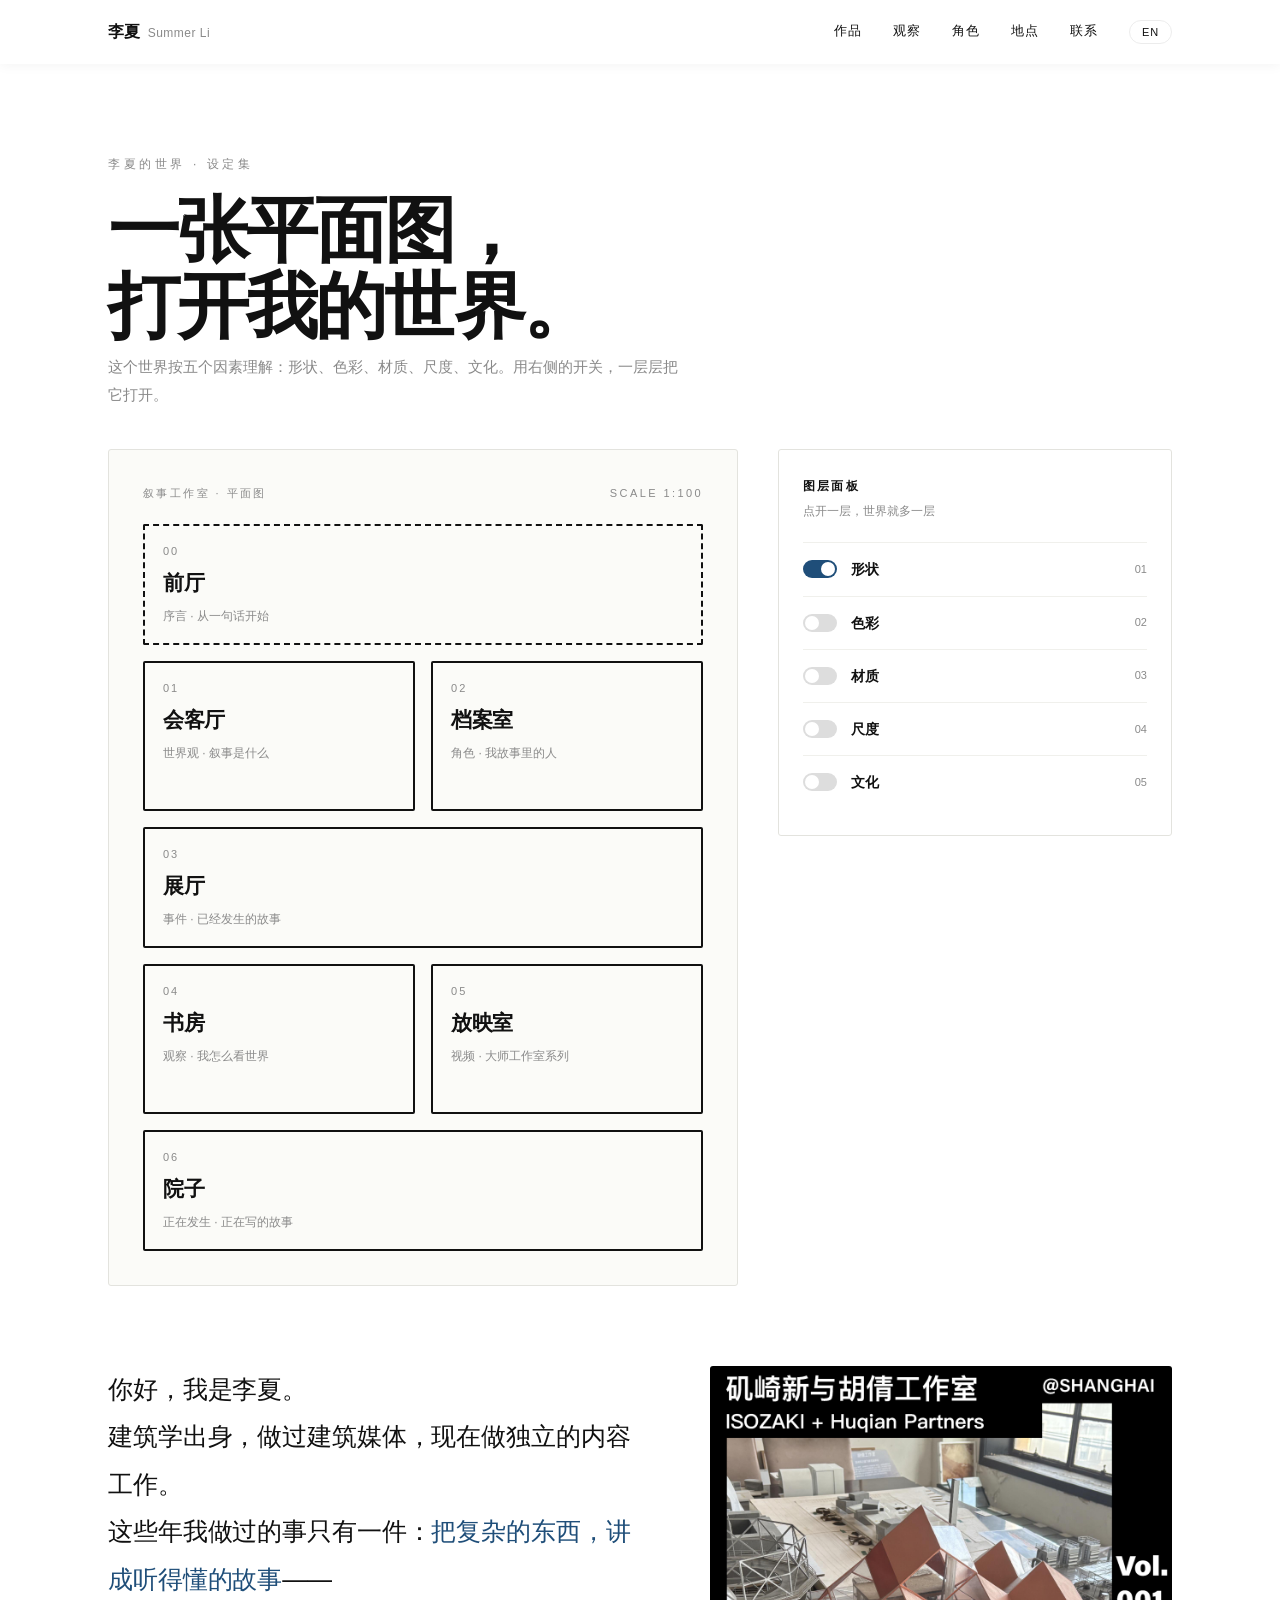
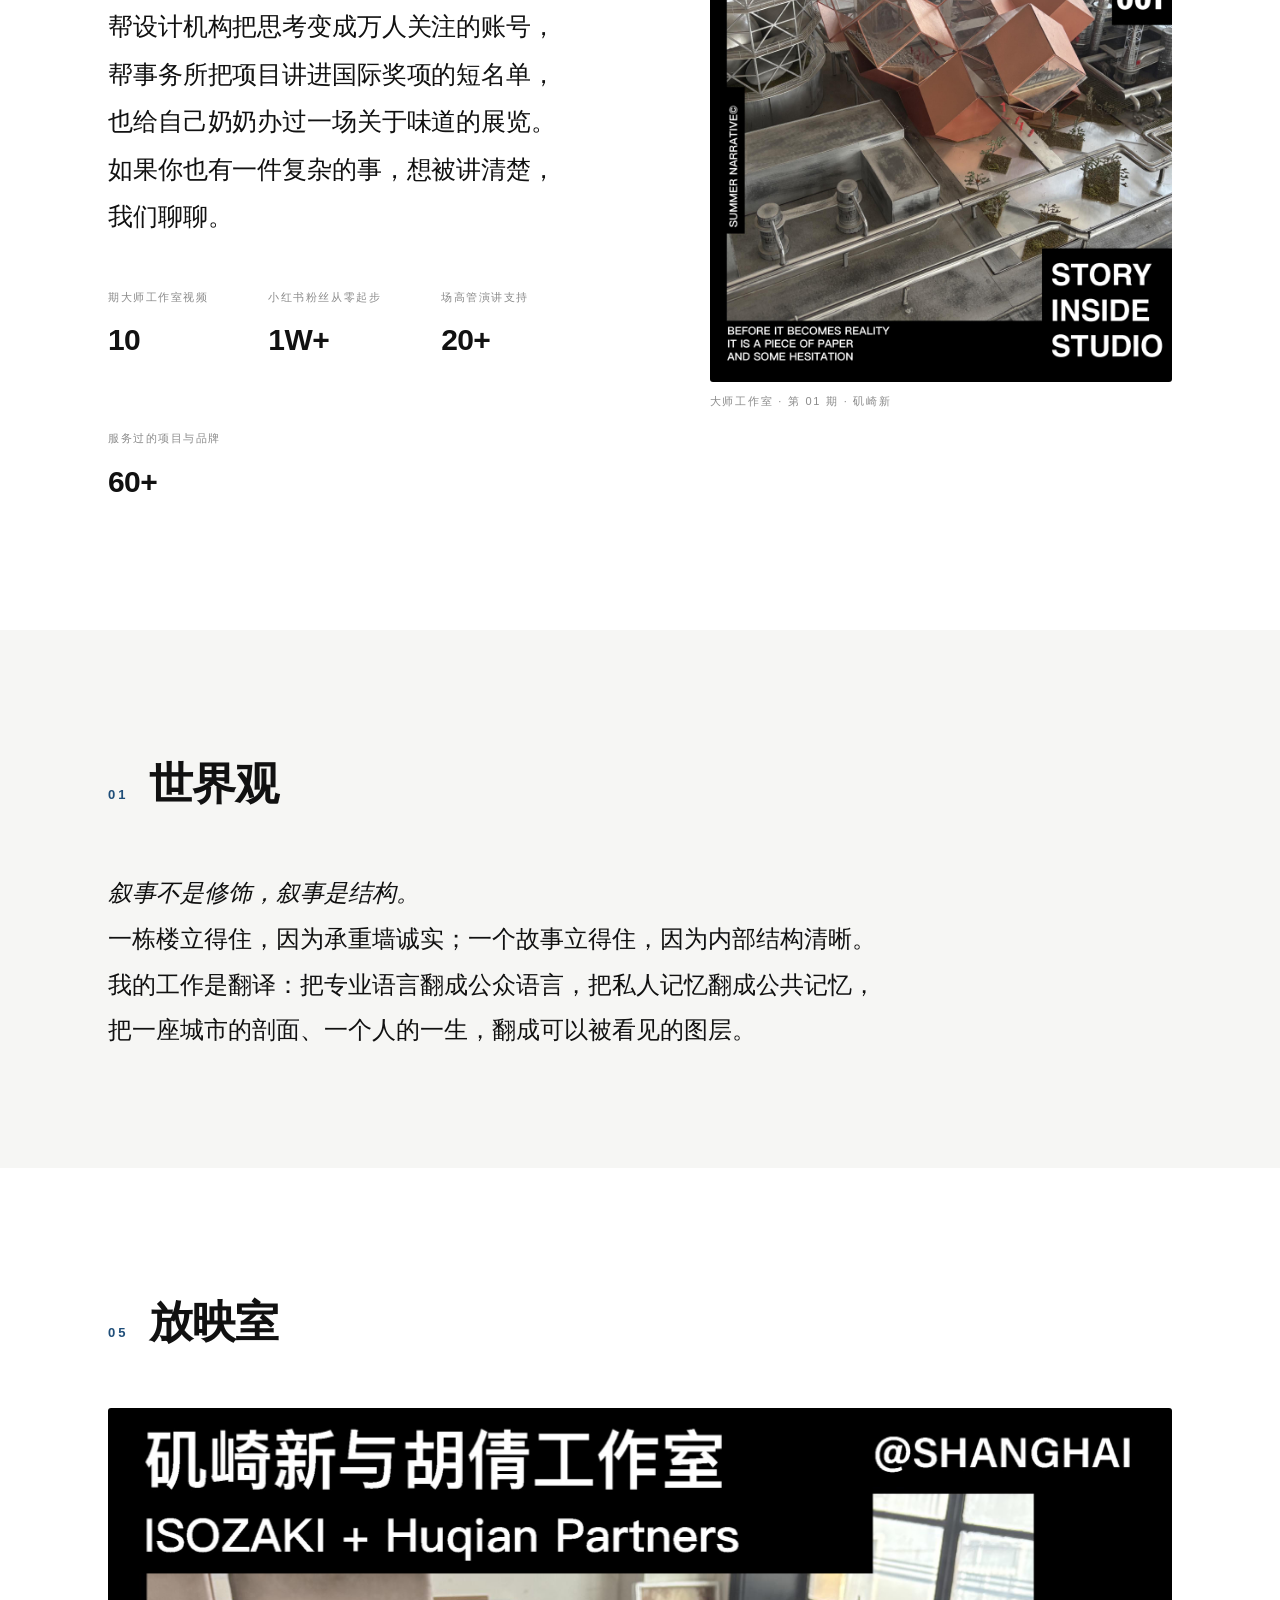
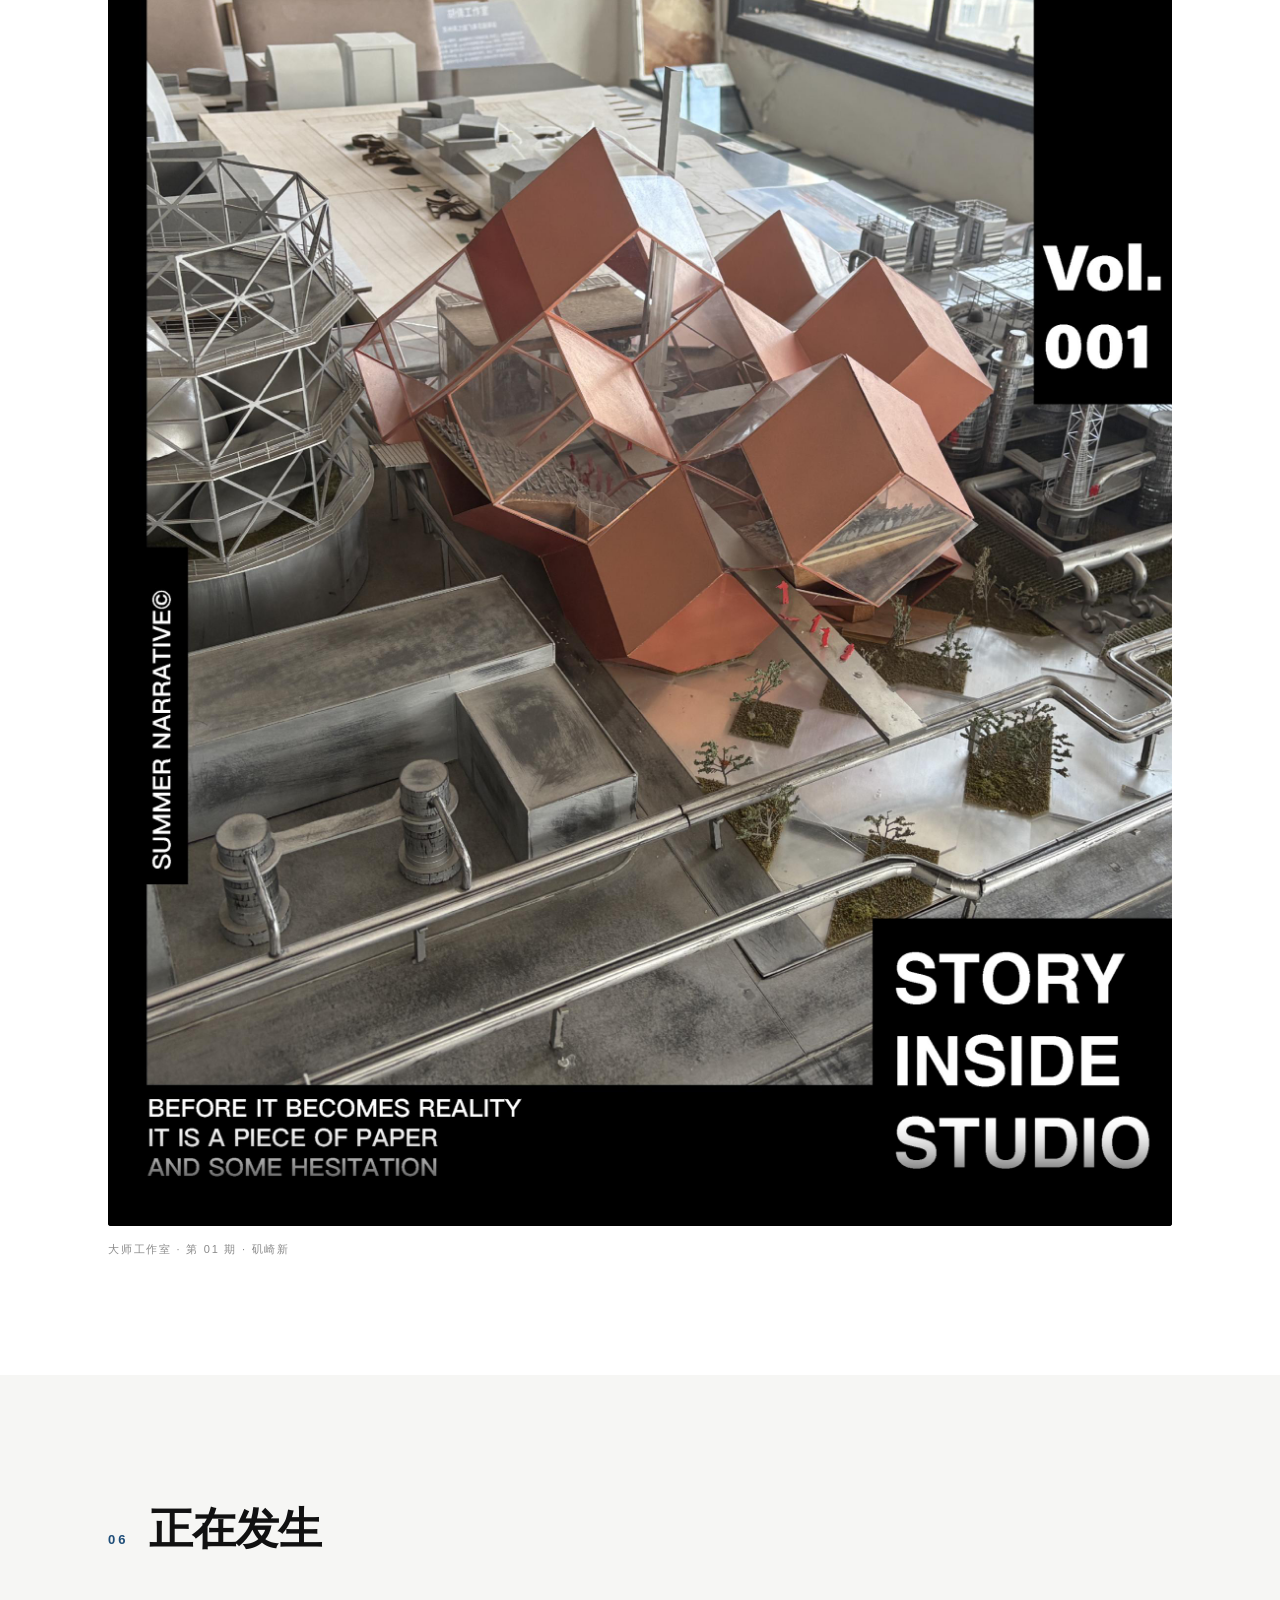
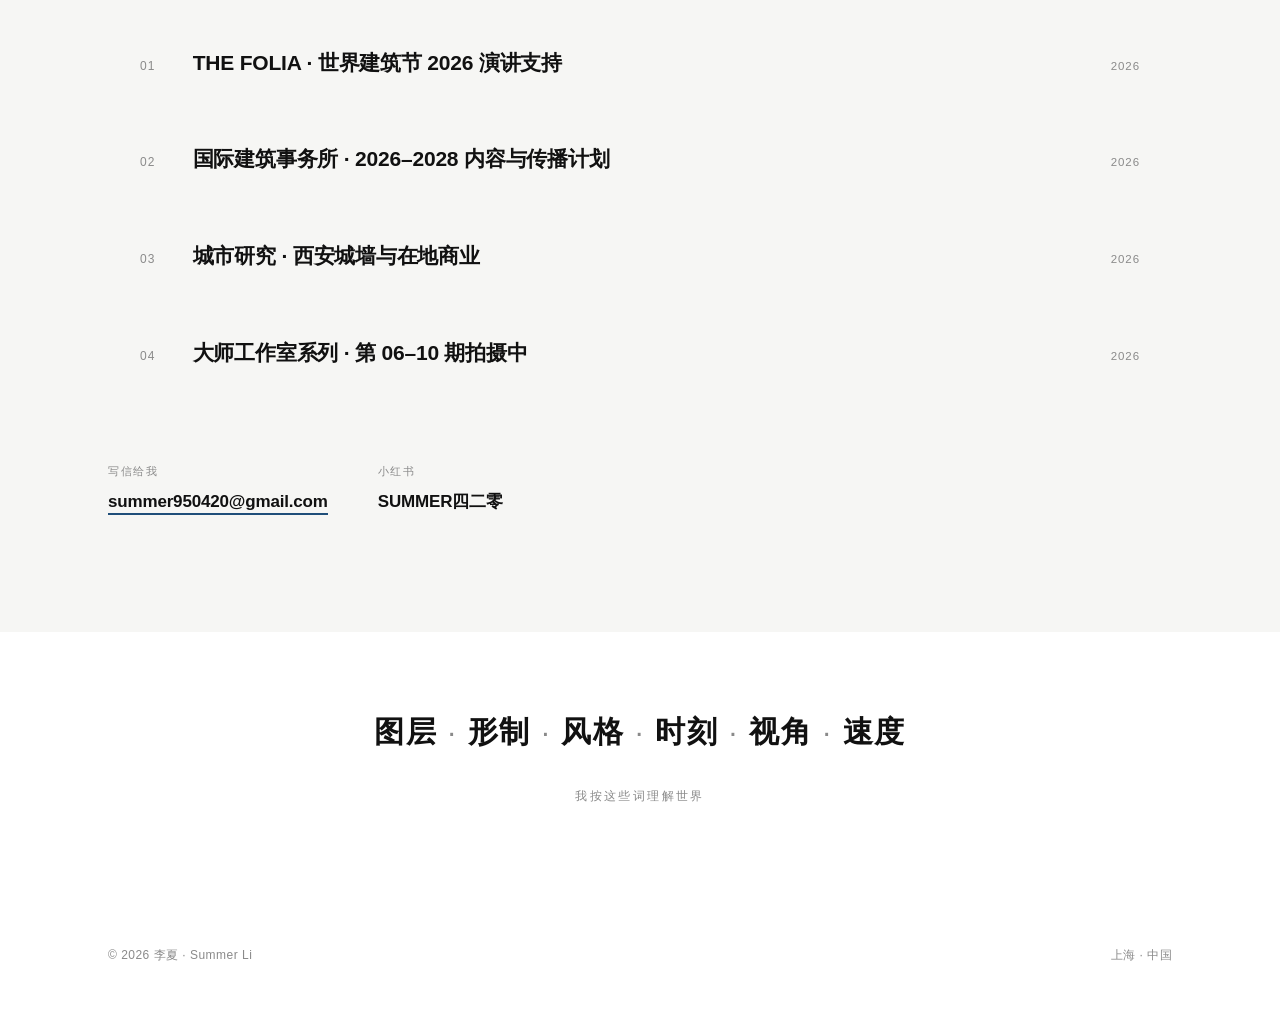
==== index.html @ 199f77d1 "世界设定集首页：平面图+五个图层+角色档案页" ====
<!DOCTYPE html>
<html lang="zh" data-lang="zh">
<head>
<meta charset="UTF-8">
<meta name="viewport" content="width=device-width, initial-scale=1.0">
<title>李夏 · Summer Li — 李夏的世界</title>
<link rel="stylesheet" href="css/style.css">
</head>
<body data-layers="shape">

<header class="site-head">
  <div class="inner">
    <a class="brand" href="index.html">李夏<span class="cn">Summer Li</span></a>
    <nav class="nav">
      <a href="works.html"><span class="zh">作品</span><span class="en">Work</span></a>
      <a href="writing.html"><span class="zh">观察</span><span class="en">Writing</span></a>
      <a href="roles.html"><span class="zh">角色</span><span class="en">Roles</span></a>
      <a href="places.html"><span class="zh">地点</span><span class="en">Places</span></a>
      <a href="mailto:summer950420@gmail.com"><span class="zh">联系</span><span class="en">Contact</span></a>
      <button class="lang-toggle" type="button">EN</button>
    </nav>
  </div>
</header>

<!-- 世界的平面图 -->
<section class="plan-world">
  <p class="kicker"><span class="zh">李夏的世界 · 设定集</span><span class="en">The World of Summer Li · Setting Book</span></p>
  <h1><span class="zh">一张平面图，<br>打开我的世界。</span><span class="en">A plan,<br>opening my world.</span></h1>
  <p class="sub">
    <span class="zh">这个世界按五个因素理解：形状、色彩、材质、尺度、文化。用右侧的开关，一层层把它打开。</span>
    <span class="en">This world is understood through five factors: shape, colour, material, scale, culture. Open them layer by layer.</span>
  </p>

  <div class="plan-layout">
    <!-- 平面图 -->
    <div class="plan">
      <p class="plan-title">
        <span><span class="zh">叙事工作室 · 平面图</span><span class="en">Narrative Studio · Plan</span></span>
        <span>SCALE 1:100</span>
      </p>
      <div class="plan-grid">
        <a class="room entrance double r1" href="#preface">
          <div>
            <p class="no">00</p>
            <p class="name"><span class="zh">前厅</span><span class="en">Foyer</span></p>
            <p class="desc"><span class="zh">序言 · 从一句话开始</span><span class="en">Preface — starts with one line</span></p>
          </div>
          <span class="go"><span class="zh">进入</span><span class="en">Enter</span></span>
          <span class="obj"><span class="zh">门开向世界</span><span class="en">the door opens</span></span>
        </a>

        <a class="room r2" href="#worldview">
          <div>
            <p class="no">01</p>
            <p class="name"><span class="zh">会客厅</span><span class="en">Sitting Room</span></p>
            <p class="desc"><span class="zh">世界观 · 叙事是什么</span><span class="en">Worldview — what narrative is</span></p>
          </div>
          <span class="go"><span class="zh">进入</span><span class="en">Enter</span></span>
          <span class="obj"><span class="zh">墙上有七句话</span><span class="en">seven lines on the wall</span></span>
        </a>

        <a class="room r3" href="roles.html">
          <div>
            <p class="no">02</p>
            <p class="name"><span class="zh">档案室</span><span class="en">Archive</span></p>
            <p class="desc"><span class="zh">角色 · 我故事里的人</span><span class="en">Roles — people in my stories</span></p>
          </div>
          <span class="go"><span class="zh">进入</span><span class="en">Enter</span></span>
          <span class="obj"><span class="zh">菜谱 · 名片 · 采访稿</span><span class="en">recipes · cards · transcripts</span></span>
        </a>

        <a class="room double r4" href="works.html">
          <div>
            <p class="no">03</p>
            <p class="name"><span class="zh">展厅</span><span class="en">Gallery</span></p>
            <p class="desc"><span class="zh">事件 · 已经发生的故事</span><span class="en">Events — stories that happened</span></p>
          </div>
          <span class="go"><span class="zh">进入</span><span class="en">Enter</span></span>
          <span class="obj"><span class="zh">墙上挂着作品</span><span class="en">works on the wall</span></span>
        </a>

        <a class="room r5" href="writing.html">
          <div>
            <p class="no">04</p>
            <p class="name"><span class="zh">书房</span><span class="en">Study</span></p>
            <p class="desc"><span class="zh">观察 · 我怎么看世界</span><span class="en">Observation — how I read the world</span></p>
          </div>
          <span class="go"><span class="zh">进入</span><span class="en">Enter</span></span>
          <span class="obj"><span class="zh">《引力场2》 · 演讲稿</span><span class="en">books · speeches</span></span>
        </a>

        <a class="room r6" href="works.html">
          <div>
            <p class="no">05</p>
            <p class="name"><span class="zh">放映室</span><span class="en">Projection Room</span></p>
            <p class="desc"><span class="zh">视频 · 大师工作室系列</span><span class="en">Video — Studio Visits</span></p>
          </div>
          <span class="go"><span class="zh">进入</span><span class="en">Enter</span></span>
          <span class="obj"><span class="zh">十段胶片</span><span class="en">ten reels</span></span>
        </a>

        <a class="room double r7" href="#now">
          <div>
            <p class="no">06</p>
            <p class="name"><span class="zh">院子</span><span class="en">Courtyard</span></p>
            <p class="desc"><span class="zh">正在发生 · 正在写的故事</span><span class="en">Now — stories in progress</span></p>
          </div>
          <span class="go"><span class="zh">进入</span><span class="en">Enter</span></span>
          <span class="obj"><span class="zh">花灯亮着</span><span class="en">lanterns lit</span></span>
        </a>
      </div>
    </div>

    <!-- 图层面板 -->
    <div class="layer-panel">
      <p class="t"><span class="zh">图层面板</span><span class="en">Layer Panel</span></p>
      <p class="hint"><span class="zh">点开一层，世界就多一层</span><span class="en">Open a layer — the world gains one</span></p>

      <label class="layer">
        <input type="checkbox" value="shape" checked>
        <span class="sw"></span>
        <span><span class="nm"><span class="zh">形状</span><span class="en">Shape</span></span></span>
        <span class="order">01</span>
      </label>
      <label class="layer">
        <input type="checkbox" value="color">
        <span class="sw"></span>
        <span><span class="nm"><span class="zh">色彩</span><span class="en">Colour</span></span></span>
        <span class="order">02</span>
      </label>
      <label class="layer">
        <input type="checkbox" value="material">
        <span class="sw"></span>
        <span><span class="nm"><span class="zh">材质</span><span class="en">Material</span></span></span>
        <span class="order">03</span>
      </label>
      <label class="layer">
        <input type="checkbox" value="scale">
        <span class="sw"></span>
        <span><span class="nm"><span class="zh">尺度</span><span class="en">Scale</span></span></span>
        <span class="order">04</span>
      </label>
      <label class="layer">
        <input type="checkbox" value="culture">
        <span class="sw"></span>
        <span><span class="nm"><span class="zh">文化</span><span class="en">Culture</span></span></span>
        <span class="order">05</span>
      </label>
    </div>
  </div>
</section>

<!-- 前厅：序言 -->
<section class="preface reveal" id="preface">
  <div class="talk">
    <span class="zh">
      你好，我是李夏。<br>
      建筑学出身，做过建筑媒体，现在做独立的内容工作。<br>
      这些年我做过的事只有一件：<em>把复杂的东西，讲成听得懂的故事</em>——<br>
      帮设计机构把思考变成万人关注的账号，<br>
      帮事务所把项目讲进国际奖项的短名单，<br>
      也给自己奶奶办过一场关于味道的展览。<br>
      如果你也有一件复杂的事，想被讲清楚，<br>
      我们聊聊。
    </span>
    <span class="en">
      Hello, I'm Summer.<br>
      Architecture-trained, media-born, now working independently.<br>
      For years I have been doing one thing: <em>turning complex things into stories people can hear</em> —<br>
      growing a design practice's account to ten thousand followers,<br>
      carrying projects into international award shortlists,<br>
      and curating an exhibition about my grandmother's cooking.<br>
      If you have something complex that deserves a story,<br>
      let's talk.
    </span>
    <div class="nums">
      <div class="cell"><span class="zh">期大师工作室视频</span><span class="en">Studio visits</span><b>10</b></div>
      <div class="cell"><span class="zh">小红书粉丝从零起步</span><span class="en">Followers from zero</span><b>1W+</b></div>
      <div class="cell"><span class="zh">场高管演讲支持</span><span class="en">Keynote supports</span><b>20+</b></div>
      <div class="cell"><span class="zh">服务过的项目与品牌</span><span class="en">Projects served</span><b>60+</b></div>
    </div>
  </div>
  <div>
    <div class="frame"><img src="images/studio_arata.jpg" alt="大师工作室 · 矶崎新"></div>
    <p class="cap"><span class="zh">大师工作室 · 第 01 期 · 矶崎新</span><span class="en">Studio Visits No.01 · Arata Isozaki</span></p>
  </div>
</section>

<!-- 会客厅：世界观 -->
<section class="chapter tint reveal" id="worldview">
  <div class="ch-head">
    <span class="no">01</span>
    <span class="t"><span class="zh">世界观</span><span class="en">Worldview</span></span>
    <span class="en">WHAT NARRATIVE IS</span>
  </div>
  <div class="wrap">
    <div class="talk" style="font-size:clamp(18px,2.2vw,24px);font-weight:500;line-height:1.9;max-width:32em;">
      <span class="zh">
        <em>叙事不是修饰，叙事是结构。</em><br>
        一栋楼立得住，因为承重墙诚实；一个故事立得住，因为内部结构清晰。<br>
        我的工作是翻译：把专业语言翻成公众语言，把私人记忆翻成公共记忆，<br>
        把一座城市的剖面、一个人的一生，翻成可以被看见的图层。
      </span>
      <span class="en">
        <em>Narrative is not decoration — narrative is structure.</em><br>
        A building stands because its load-bearing walls are honest; a story stands because its inner structure is clear.<br>
        My work is translation: professional language into public language, private memory into shared memory,<br>
        a city's section or a person's life into layers that can be seen.
      </span>
    </div>
  </div>
</section>

<!-- 放映室：视频 -->
<section class="chapter reveal" id="video">
  <div class="ch-head">
    <span class="no">05</span>
    <span class="t"><span class="zh">放映室</span><span class="en">Projection</span></span>
    <span class="en">VIDEO · STUDIO VISITS</span>
  </div>
  <div class="video-block">
    <video controls poster="images/studio_arata.jpg">
      <source src="images/studio_arata.m4v" type="video/mp4">
    </video>
    <p class="cap"><span class="zh">大师工作室 · 第 01 期 · 矶崎新</span><span class="en">Studio Visits No.01 · Arata Isozaki</span></p>
  </div>
</section>

<!-- 院子：正在发生 -->
<section class="chapter tint reveal" id="now">
  <div class="ch-head">
    <span class="no">06</span>
    <span class="t"><span class="zh">正在发生</span><span class="en">Now</span></span>
    <span class="en">STORIES IN PROGRESS</span>
  </div>
  <div class="wrap">
    <ul class="serial">
      <li><span class="no">01</span><span class="t"><span class="zh">THE FOLIA · 世界建筑节 2026 演讲支持</span><span class="en">THE FOLIA · WAF 2026 keynote</span></span><span class="meta">2026</span></li>
      <li><span class="no">02</span><span class="t"><span class="zh">国际建筑事务所 · 2026–2028 内容与传播计划</span><span class="en">International practice · content plan</span></span><span class="meta">2026</span></li>
      <li><span class="no">03</span><span class="t"><span class="zh">城市研究 · 西安城墙与在地商业</span><span class="en">Urban research · Xi'an wall &amp; local commerce</span></span><span class="meta">2026</span></li>
      <li><span class="no">04</span><span class="t"><span class="zh">大师工作室系列 · 第 06–10 期拍摄中</span><span class="en">Studio visits · No.06–10 in production</span></span><span class="meta">2026</span></li>
    </ul>
    <div class="nums" style="margin-top:60px;display:flex;gap:50px;flex-wrap:wrap;">
      <div class="cell" style="font-size:11px;color:var(--gray);letter-spacing:0.14em;text-transform:uppercase;">
        <span class="zh">写信给我</span><span class="en">Write to me</span>
        <b style="display:block;font-size:17px;font-weight:600;color:var(--ink);letter-spacing:-0.01em;margin-top:6px;text-transform:none;">
          <a href="mailto:summer950420@gmail.com" style="text-decoration:none;border-bottom:2px solid var(--accent);padding-bottom:2px;">summer950420@gmail.com</a>
        </b>
      </div>
      <div class="cell" style="font-size:11px;color:var(--gray);letter-spacing:0.14em;text-transform:uppercase;">
        <span class="zh">小红书</span><span class="en">Xiaohongshu</span>
        <b style="display:block;font-size:17px;font-weight:600;color:var(--ink);letter-spacing:-0.01em;margin-top:6px;text-transform:none;">SUMMER四二零</b>
      </div>
    </div>
  </div>
</section>

<!-- 诗行 -->
<section class="plan-poem reveal">
  <p class="line">
    <span>图层</span><span class="sep">·</span><span>形制</span><span class="sep">·</span><span>风格</span><span class="sep">·</span><span>时刻</span><span class="sep">·</span><span>视角</span><span class="sep">·</span><span>速度</span>
  </p>
  <p class="foot"><span class="zh">我按这些词理解世界</span><span class="en">these are the words I read the world by</span></p>
</section>

<footer class="site-foot">
  <div>© 2026 <span class="zh">李夏 · Summer Li</span><span class="en">Li Xia · Summer Li</span></div>
  <div><span class="zh">上海 · 中国</span><span class="en">Shanghai, China</span></div>
</footer>

<script src="js/main.js"></script>
</body>
</html>
---- css/style.css ----
/* 个人网站 · 国际媒体感设计系统
   白底、墨黑、一色强调；大写小标签、紧字距大标题、细线目录 */

:root {
  --ink: #111111;
  --gray: #8a8a8a;
  --line: #ececec;
  --paper: #ffffff;
  --accent: #1f4e79;
  --accent-soft: #f2f6fa;
  --sans: "Helvetica Neue", Helvetica, Arial, -apple-system, BlinkMacSystemFont, "PingFang SC", "Hiragino Sans GB", "Microsoft YaHei", sans-serif;
  --maxw: 1120px;
  --colw: 700px;
}

* { margin: 0; padding: 0; box-sizing: border-box; }
html { scroll-behavior: smooth; }
body {
  font-family: var(--sans);
  color: var(--ink);
  background: var(--paper);
  line-height: 1.75;
  font-size: 15px;
  -webkit-font-smoothing: antialiased;
}
a { color: inherit; }
img { display: block; }

/* ============ 顶栏 ============ */
.site-head {
  position: sticky; top: 0; z-index: 50;
  background: rgba(255, 255, 255, 0.94);
  backdrop-filter: blur(10px);
  box-shadow: 0 1px 12px rgba(0, 0, 0, 0.05);
}
.site-head .inner {
  max-width: var(--maxw); margin: 0 auto;
  display: flex; align-items: center; justify-content: space-between;
  padding: 18px 28px;
}
.brand { font-size: 16px; font-weight: 700; letter-spacing: -0.01em; text-decoration: none; color: var(--ink); }
.brand .cn { color: var(--gray); font-weight: 400; font-size: 12px; margin-left: 8px; letter-spacing: 0.04em; }
.nav { display: flex; gap: 30px; align-items: center; }
.nav a { text-decoration: none; color: var(--ink); font-size: 12.5px; letter-spacing: 0.12em; text-transform: uppercase; }
.nav a:hover { color: var(--accent); }
.nav a.active { color: var(--accent); }
.lang-toggle {
  border: 1px solid var(--line); background: none;
  font-size: 11px; padding: 5px 12px; border-radius: 999px;
  cursor: pointer; color: var(--ink); font-family: var(--sans);
  letter-spacing: 0.08em;
}
.lang-toggle:hover { border-color: var(--accent); color: var(--accent); }

/* ============ 版面 ============ */
.wrap { max-width: var(--maxw); margin: 0 auto; padding: 0 28px; }
.section { padding: 110px 0; }
.section.alt { background: #fafafa; }

/* 小节标签：编号 + 大写英文 + 细线 */
.section-label {
  display: flex; align-items: baseline; gap: 14px;
  font-size: 12px; color: var(--gray);
  letter-spacing: 0.26em; text-transform: uppercase;
  margin-bottom: 46px;
}
.section-label .no { font-size: 12px; color: var(--accent); letter-spacing: 0.1em; font-weight: 600; }
.section-label .zh, .section-label .en { font-weight: 500; color: var(--ink); }

/* ============ 首页 hero ============ */
.hero { padding: 120px 28px 96px; max-width: var(--maxw); margin: 0 auto; }
.hero .kicker {
  font-size: 11px; color: var(--gray); letter-spacing: 0.3em;
  text-transform: uppercase; margin-bottom: 30px;
}
.hero h1 {
  font-weight: 700; letter-spacing: -0.035em;
  font-size: clamp(44px, 7.2vw, 84px); line-height: 1.04;
  max-width: 11em;
}
.hero h1 .dim { color: var(--gray); }
.hero .sub { margin-top: 34px; font-size: 15.5px; color: var(--gray); max-width: 36em; line-height: 1.9; }
.hero .sub b { color: var(--ink); font-weight: 600; }
.hero .meta-row { margin-top: 64px; display: flex; gap: 72px; flex-wrap: wrap; }
.hero .meta-row .cell { font-size: 11px; color: var(--gray); letter-spacing: 0.14em; text-transform: uppercase; }
.hero .meta-row .cell b { display: block; font-size: 24px; font-weight: 600; color: var(--ink); letter-spacing: -0.01em; text-transform: none; margin-top: 6px; }

/* ============ 目录列表（写作 / 案例） ============ */
.dir-list { list-style: none; }
.dir-list a {
  display: flex; align-items: baseline; gap: 26px;
  padding: 30px 8px; text-decoration: none; color: var(--ink);
  transition: background 0.25s ease;
  border-radius: 4px;
}
.dir-list a:hover { background: var(--accent-soft); }
.dir-list .no { font-size: 12px; color: var(--gray); width: 3ch; flex: none; letter-spacing: 0.06em; }
.dir-list .t { font-size: 19px; font-weight: 500; letter-spacing: -0.01em; line-height: 1.4; transition: color 0.2s; }
.dir-list a:hover .t { color: var(--accent); }
.dir-list .meta { margin-left: auto; font-size: 11.5px; color: var(--gray); text-align: right; flex: none; letter-spacing: 0.06em; }
.dir-list .meta .full { color: var(--accent); }

/* ============ 作品网格 ============ */
.grid-works { display: grid; grid-template-columns: repeat(3, 1fr); gap: 34px 28px; }
.grid-works .card { text-decoration: none; color: var(--ink); }
.grid-works .thumb {
  aspect-ratio: 4 / 3; overflow: hidden; background: var(--accent-soft);
}
.grid-works .thumb img { width: 100%; height: 100%; object-fit: cover; transition: transform 0.5s ease; }
.grid-works .card:hover .thumb img { transform: scale(1.04); }
.grid-works .no { font-size: 11px; color: var(--gray); letter-spacing: 0.2em; margin-top: 16px; }
.grid-works .t { margin-top: 6px; font-size: 17px; font-weight: 600; letter-spacing: -0.01em; }
.grid-works .m { font-size: 11.5px; color: var(--gray); margin-top: 4px; letter-spacing: 0.06em; }
@media (max-width: 800px) { .grid-works { grid-template-columns: 1fr 1fr; } }
@media (max-width: 520px) { .grid-works { grid-template-columns: 1fr; } }

/* ============ 地点横幅 ============ */
.map-banner {
  display: flex; align-items: center; gap: 40px;
  background: var(--ink); color: #fff; padding: 56px 48px;
  transition: background 0.3s;
}
.map-banner:hover { background: var(--accent); }
.map-banner .t { font-size: 26px; font-weight: 600; letter-spacing: -0.01em; line-height: 1.4; }
.map-banner .m { margin-top: 12px; font-size: 13px; color: rgba(255,255,255,0.65); }
.map-banner .go {
  margin-left: auto; text-decoration: none; color: #fff;
  border: 1px solid rgba(255,255,255,0.4); border-radius: 999px;
  padding: 12px 26px; font-size: 12px; letter-spacing: 0.14em;
  white-space: nowrap; text-transform: uppercase;
}
.map-banner .go:hover { background: #fff; color: var(--ink); border-color: #fff; }

/* ============ 正在做的事 ============ */
.now-list { list-style: none; }
.now-list li { display: flex; gap: 24px; padding: 24px 4px; align-items: baseline; }
.now-list .tag {
  flex: none; font-size: 10.5px; color: var(--accent);
  border: 1px solid var(--accent); border-radius: 999px;
  padding: 3px 12px; letter-spacing: 0.14em; text-transform: uppercase;
}
.now-list .t { font-size: 17px; font-weight: 500; }
.now-list .m { margin-left: auto; font-size: 11.5px; color: var(--gray); letter-spacing: 0.06em; }

/* ============ 关于 / 时间线 ============ */
.about-grid { display: grid; grid-template-columns: 1.25fr 1fr; gap: 64px; }
.about-grid .t { font-size: 21px; font-weight: 500; line-height: 1.7; letter-spacing: -0.01em; }
.about-grid .p { color: var(--gray); font-size: 14px; margin-top: 20px; line-height: 1.9; }
.timeline { list-style: none; margin-top: 4px; }
.timeline li {
  display: flex; gap: 20px; padding: 14px 0; font-size: 14px;
}
.timeline .y { color: var(--accent); font-weight: 600; width: 5ch; flex: none; letter-spacing: 0.04em; }
.timeline .route { margin-top: 18px; font-size: 12px; color: var(--gray); letter-spacing: 0.14em; text-transform: uppercase; }

/* ============ 页脚 ============ */
.site-foot {
  padding: 48px 28px 60px; max-width: var(--maxw); margin: 0 auto;
  display: flex; justify-content: space-between; flex-wrap: wrap; gap: 16px;
  color: var(--gray); font-size: 12px; letter-spacing: 0.04em;
}
.site-foot a { color: var(--ink); text-decoration: none; }
.site-foot a:hover { color: var(--accent); }

/* ============ 内页页头 ============ */
.page-head { max-width: var(--maxw); margin: 0 auto; padding: 100px 28px 60px; }
.page-head .kicker {
  font-size: 11px; color: var(--gray); letter-spacing: 0.3em;
  text-transform: uppercase; margin-bottom: 24px;
}
.page-head h1 {
  font-weight: 700; letter-spacing: -0.03em;
  font-size: clamp(40px, 6vw, 68px); line-height: 1.08;
  max-width: 14em;
}
.page-head .lead { margin-top: 26px; color: var(--gray); font-size: 15px; max-width: 38em; line-height: 1.9; }

/* ============ 文章页 ============ */
.post-head { max-width: var(--colw); margin: 0 auto; padding: 90px 24px 16px; }
.post-head .series {
  font-size: 11px; color: var(--accent); letter-spacing: 0.28em;
  text-transform: uppercase;
}
.post-head h1 { font-weight: 700; letter-spacing: -0.025em; font-size: clamp(32px, 5vw, 52px); line-height: 1.18; margin: 20px 0 12px; }
.post-head .meta { font-size: 12px; color: var(--gray); letter-spacing: 0.1em; }
.post-head .lead { margin-top: 30px; font-size: 15px; color: var(--gray); border-left: 2px solid var(--accent); padding-left: 18px; line-height: 1.9; }
.post-body { max-width: var(--colw); margin: 0 auto; padding: 44px 24px 100px; }
.post-body p { margin-bottom: 1.7em; font-size: 16.5px; line-height: 2.05; }
.post-body .sec { font-weight: 700; font-size: 15px; letter-spacing: 0.24em; text-transform: uppercase; color: var(--accent); margin: 3em 0 1em; }
.post-body .dedication { margin-top: 3.4em; font-size: 18px; font-weight: 500; line-height: 1.9; }
.post-foot { max-width: var(--colw); margin: 0 auto; padding: 40px 24px 90px; display: flex; justify-content: space-between; flex-wrap: wrap; gap: 12px; }
.post-foot a { color: var(--ink); text-decoration: none; font-size: 13px; letter-spacing: 0.04em; }
.post-foot a:hover { color: var(--accent); }

/* ============ 地点地图页 ============ */
.places-layout { display: grid; grid-template-columns: 330px 1fr; height: calc(100vh - 61px); }
.places-side { overflow-y: auto; padding: 34px 24px 50px; background: #fafafa; }
.places-side h2 { font-size: 15px; font-weight: 700; letter-spacing: -0.01em; }
.places-side .hint { font-size: 11px; color: var(--gray); letter-spacing: 0.08em; margin: 8px 0 22px; }
.place-list { list-style: none; }

.place-list button {
  width: 100%; text-align: left; background: none; border: none;
  padding: 15px 6px; cursor: pointer; font-family: var(--sans);
  display: flex; align-items: baseline; gap: 14px;
  transition: padding 0.25s ease;
}
.place-list button:hover { background: var(--accent-soft); }
.place-list .n { font-size: 11.5px; color: var(--gray); letter-spacing: 0.06em; }
.place-list .p { font-size: 15.5px; font-weight: 500; color: var(--ink); }
.place-list .y { margin-left: auto; font-size: 11px; color: var(--gray); letter-spacing: 0.06em; }
#map { position: relative; }
#map .leaflet-container { width: 100%; height: 100%; background: #f4f4f2; }
.map-controls { position: absolute; z-index: 1000; right: 18px; top: 18px; }
.map-controls button {
  background: #fff; border: 1px solid var(--line); border-radius: 2px;
  padding: 9px 16px; font-size: 11px; letter-spacing: 0.1em; text-transform: uppercase;
  cursor: pointer; color: var(--ink); font-family: var(--sans);
  box-shadow: 0 1px 3px rgba(0,0,0,0.08);
}
.map-controls button:hover { color: var(--accent); border-color: var(--accent); }
.leaflet-popup-content { font-family: var(--sans); }
.leaflet-popup-content .pt { font-size: 16px; font-weight: 600; margin-bottom: 2px; letter-spacing: -0.01em; }
.leaflet-popup-content .py { font-size: 11px; color: var(--gray); letter-spacing: 0.08em; }
.leaflet-popup-content .pd { font-size: 12.5px; margin-top: 8px; max-width: 250px; line-height: 1.7; }
.leaflet-popup-content img { width: 240px; max-height: 170px; object-fit: cover; display: block; margin-bottom: 10px; }

/* 地图标记 */
.place-dot {
  background: var(--ink); border-radius: 50%; color: #fff;
  font-size: 11px; display: flex; align-items: center; justify-content: center;
  border: 2px solid #fff; box-shadow: 0 1px 4px rgba(0,0,0,0.3);
  font-family: var(--sans); font-weight: 600;
}

/* ============ 语言切换 ============ */
[data-lang="zh"] .en { display: none; }
[data-lang="en"] .zh { display: none; }

/* ============ 冲击力改版 ============ */
/* 滚动进场动画 */
.reveal { opacity: 0; transform: translateY(26px); transition: opacity 0.7s ease, transform 0.7s ease; }
.reveal.in { opacity: 1; transform: none; }

/* 超大标题页首 */
.hero-big {
  min-height: 92vh;
  display: flex; align-items: center; gap: 60px;
  max-width: var(--maxw); margin: 0 auto;
  padding: 110px 28px 90px;
}
.hero-big .left { flex: 1.15; }
.hero-big .right { flex: 1; }
.hero-big h1 {
  font-weight: 800; letter-spacing: -0.04em;
  font-size: clamp(56px, 9vw, 108px); line-height: 0.98;
}
.hero-big h1 .dim { color: var(--gray); }
.hero-big .right .frame { overflow: hidden; border-radius: 3px; }
.hero-big .right img { width: 100%; display: block; }
.hero-big .caption { margin-top: 12px; font-size: 11px; color: var(--gray); letter-spacing: 0.16em; text-transform: uppercase; }
@media (max-width: 860px) { .hero-big { flex-direction: column; padding-top: 70px; } }

/* 错落网格 */
.grid-masonry { display: grid; grid-template-columns: repeat(12, 1fr); gap: 26px; }
.grid-masonry .cell { position: relative; }
.g1 { grid-column: span 5; }
.g2 { grid-column: span 7; margin-top: 70px; }
.g3 { grid-column: span 6; }
.g4 { grid-column: span 6; margin-top: 40px; }
.grid-masonry .frame { overflow: hidden; border-radius: 3px; }
.grid-masonry .frame img { width: 100%; height: 100%; object-fit: cover; transition: transform 0.6s ease; }
.grid-masonry a:hover .frame img { transform: scale(1.05); }
.grid-masonry .cap { margin-top: 12px; }
.grid-masonry .cap .t { font-size: 17px; font-weight: 700; letter-spacing: -0.01em; }
.grid-masonry .cap .m { font-size: 11px; color: var(--gray); letter-spacing: 0.14em; text-transform: uppercase; margin-top: 3px; }
.grid-masonry a { text-decoration: none; color: var(--ink); }
@media (max-width: 860px) { .grid-masonry { grid-template-columns: 1fr; } .g1,.g2,.g3,.g4 { grid-column: span 1; margin-top: 0; } }

/* 视频区 */
.video-block { max-width: var(--maxw); margin: 0 auto; padding: 0 28px; }
.video-block video { width: 100%; border-radius: 3px; display: block; }
.video-block .cap { margin-top: 14px; font-size: 11px; color: var(--gray); letter-spacing: 0.16em; text-transform: uppercase; }

/* 超大编号 */
.big-no { font-size: 72px; font-weight: 800; line-height: 1; color: var(--ink); letter-spacing: -0.03em; }
.big-no small { font-size: 18px; color: var(--gray); font-weight: 500; margin-left: 10px; letter-spacing: 0.06em; }

/* 作品页错落网格大图 */
.grid-hero-works { display: grid; grid-template-columns: repeat(2, 1fr); gap: 30px; }
.grid-hero-works .big { grid-column: span 2; }
.grid-hero-works .frame { overflow: hidden; border-radius: 3px; }
.grid-hero-works img { width: 100%; height: 100%; object-fit: cover; transition: transform 0.6s ease; }
.grid-hero-works a:hover img { transform: scale(1.04); }
@media (max-width: 860px) { .grid-hero-works { grid-template-columns: 1fr; } .grid-hero-works .big { grid-column: span 1; } }

/* ============ 叙事者版本：封面 / 序言 / 章节 ============ */
.cover {
  min-height: 90vh;
  display: flex; flex-direction: column; justify-content: center;
  max-width: var(--maxw); margin: 0 auto;
  padding: 130px 28px 70px;
}
.cover .kicker { font-size: 12px; color: var(--gray); letter-spacing: 0.34em; text-transform: uppercase; margin-bottom: 34px; }
.cover h1 {
  font-weight: 900; letter-spacing: -0.045em;
  font-size: clamp(60px, 10.5vw, 128px); line-height: 0.94;
}
.cover h1 .dim { color: var(--gray); }
.cover .rule {
  margin-top: 44px; font-size: 16px; color: var(--gray);
  max-width: 34em; line-height: 2;
}
.cover .scroll-hint { margin-top: 70px; font-size: 11px; color: var(--gray); letter-spacing: 0.3em; text-transform: uppercase; }

/* 序言：第一人称 */
.preface {
  max-width: var(--maxw); margin: 0 auto;
  padding: 40px 28px 120px;
  display: grid; grid-template-columns: 1.15fr 1fr; gap: 70px; align-items: start;
}
.preface .talk { font-size: clamp(19px, 2.3vw, 25px); font-weight: 500; line-height: 1.9; letter-spacing: -0.005em; }
.preface .talk em { font-style: normal; color: var(--accent); }
.preface .frame { overflow: hidden; border-radius: 3px; }
.preface .frame img { width: 100%; display: block; }
.preface .cap { margin-top: 10px; font-size: 11px; color: var(--gray); letter-spacing: 0.16em; text-transform: uppercase; }
.preface .nums { margin-top: 46px; display: flex; gap: 60px; flex-wrap: wrap; }
.preface .nums .cell { font-size: 11px; color: var(--gray); letter-spacing: 0.14em; text-transform: uppercase; }
.preface .nums .cell b { display: block; font-size: 30px; font-weight: 800; color: var(--ink); letter-spacing: -0.02em; margin-top: 4px; text-transform: none; }
@media (max-width: 860px) { .preface { grid-template-columns: 1fr; } }

/* 章节 */
.chapter { padding: 115px 0; }
.chapter.tint { background: #f6f6f4; }
.chapter.dark { background: var(--ink); color: #fff; }
.ch-head { display: flex; align-items: baseline; gap: 20px; margin-bottom: 48px; max-width: var(--maxw); margin-left: auto; margin-right: auto; padding: 0 28px; }
.ch-head .no { font-size: 13px; font-weight: 700; letter-spacing: 0.24em; color: var(--accent); }
.ch-head .t { font-size: clamp(30px, 3.6vw, 44px); font-weight: 800; letter-spacing: -0.02em; }
.ch-head .en { margin-left: auto; font-size: 12px; color: var(--gray); letter-spacing: 0.2em; text-transform: uppercase; }
.chapter.dark .ch-head .en { color: rgba(255,255,255,0.5); }
.chapter.dark .ch-head .no { color: #8fb3d9; }

/* 章节内文字配色（深色区） */
.chapter.dark a { color: #fff; }
.chapter.dark .sub { color: rgba(255,255,255,0.6); }

/* 正在写 · 期刊式 */
.serial { list-style: none; max-width: var(--maxw); margin: 0 auto; padding: 0 28px; }
.serial li { display: flex; gap: 26px; padding: 30px 4px; align-items: baseline; }
.serial .no { font-size: 12px; color: var(--gray); width: 4ch; letter-spacing: 0.08em; }
.serial .t { font-size: 21px; font-weight: 700; letter-spacing: -0.01em; }
.serial .meta { margin-left: auto; font-size: 11.5px; color: var(--gray); letter-spacing: 0.08em; }
.serial a { text-decoration: none; color: var(--ink); display: flex; gap: 26px; align-items: baseline; width: 100%; }
.serial a:hover .t { color: var(--accent); }
.chapter.dark .serial a { color: #fff; }

/* 深色地图入口 */
.map-enter { max-width: var(--maxw); margin: 0 auto; padding: 20px 28px 0; }
.map-enter .t { font-size: clamp(26px, 3.4vw, 40px); font-weight: 800; letter-spacing: -0.02em; line-height: 1.35; }
.map-enter .t em { font-style: normal; color: #8fb3d9; }
.map-enter .go {
  display: inline-block; margin-top: 34px; color: #fff;
  border: 1px solid rgba(255,255,255,0.45); border-radius: 999px;
  padding: 14px 30px; font-size: 12px; letter-spacing: 0.16em;
  text-transform: uppercase; text-decoration: none;
  transition: background 0.3s;
}
.map-enter .go:hover { background: var(--accent); border-color: var(--accent); }

/* ============ 平面图世界：首页 ============ */
.plan-world { max-width: var(--maxw); margin: 0 auto; padding: 90px 28px 40px; }
.plan-world .kicker { font-size: 12px; color: var(--gray); letter-spacing: 0.3em; text-transform: uppercase; }
.plan-world h1 { font-weight: 900; letter-spacing: -0.04em; font-size: clamp(40px, 6vw, 72px); line-height: 1.05; margin: 18px 0 10px; }
.plan-world .sub { color: var(--gray); font-size: 14.5px; max-width: 40em; line-height: 1.9; }

.plan-layout { display: grid; grid-template-columns: 1.6fr 1fr; gap: 40px; margin-top: 40px; align-items: start; }
@media (max-width: 900px) { .plan-layout { grid-template-columns: 1fr; } }

/* 平面图 */
.plan {
  position: relative;
  background: #fbfbf8;
  border: 1px solid #e3e3de;
  border-radius: 3px;
  padding: 34px;
}
.plan .plan-title { font-size: 11px; color: var(--gray); letter-spacing: 0.22em; text-transform: uppercase; margin-bottom: 20px; display: flex; justify-content: space-between; }
.plan-grid { display: grid; grid-template-columns: 1fr 1fr; gap: 16px; }
.plan-grid .room { grid-column: span 1; }

.room {
  position: relative;
  border: 2px solid var(--ink);
  border-radius: 2px;
  min-height: 150px;
  display: flex; flex-direction: column; justify-content: space-between;
  padding: 16px 18px;
  text-decoration: none; color: var(--ink);
  transition: transform 0.3s ease, box-shadow 0.3s ease;
  overflow: hidden;
}
.room:hover { transform: translateY(-3px); box-shadow: 0 10px 30px rgba(0,0,0,0.08); }
.room .no { font-size: 11px; letter-spacing: 0.18em; color: var(--gray); }
.room .name { font-size: 21px; font-weight: 800; letter-spacing: -0.02em; margin-top: 4px; }
.room .desc { font-size: 12px; color: var(--gray); margin-top: 4px; }
.room .obj { position: absolute; right: 14px; bottom: 12px; font-size: 26px; opacity: 0; transform: translateY(6px); transition: opacity 0.4s, transform 0.4s; }
.room .go { position: absolute; right: 14px; top: 12px; font-size: 11px; letter-spacing: 0.12em; color: var(--ink); border: 1px solid var(--ink); border-radius: 999px; padding: 3px 10px; opacity: 0; transition: opacity 0.3s; }

/* 房间：形制 */
.room.entrance { border-style: dashed; }
.room.double { grid-column: span 2; min-height: 120px; }

/* 图层状态 */
body[data-layers~="shape"] .room { border-color: var(--ink); }
body[data-layers~="color"] .room.r1 { background: #f2ede4; }
body[data-layers~="color"] .room.r2 { background: #e8eef5; }
body[data-layers~="color"] .room.r3 { background: #f5e9e6; }
body[data-layers~="color"] .room.r4 { background: #eef3ec; }
body[data-layers~="color"] .room.r5 { background: #f0eaf4; }
body[data-layers~="color"] .room.r6 { background: #fdf3dc; }
body[data-layers~="color"] .room.r7 { background: #e7e7e7; }
body[data-layers~="material"] .room { background-image: linear-gradient(rgba(0,0,0,0.02) 1px, transparent 1px), linear-gradient(90deg, rgba(0,0,0,0.02) 1px, transparent 1px); background-size: 18px 18px; }
body[data-layers~="scale"] .room.r4 { transform: scale(1.04); box-shadow: 0 8px 24px rgba(0,0,0,0.1); z-index: 2; }
body[data-layers~="culture"] .room .obj { opacity: 1; transform: none; }
body[data-layers~="culture"] .room .go { opacity: 1; }

/* 图层面板 */
.layer-panel { border: 1px solid #e3e3de; border-radius: 3px; padding: 26px 24px; background: #fff; position: sticky; top: 90px; }
.layer-panel .t { font-size: 12px; font-weight: 700; letter-spacing: 0.18em; text-transform: uppercase; margin-bottom: 4px; }
.layer-panel .hint { font-size: 12px; color: var(--gray); margin-bottom: 20px; }
.layer { display: flex; align-items: center; gap: 14px; padding: 13px 0; border-top: 1px solid #f0f0ec; cursor: pointer; }
.layer input { display: none; }
.layer .sw { width: 34px; height: 18px; border-radius: 999px; background: #ddd; position: relative; transition: background 0.25s; flex: none; }
.layer .sw::after { content: ""; position: absolute; width: 14px; height: 14px; border-radius: 50%; background: #fff; top: 2px; left: 2px; transition: left 0.25s; }
.layer input:checked + .sw { background: var(--accent); }
.layer input:checked + .sw::after { left: 18px; }
.layer .nm { font-size: 14px; font-weight: 600; }
.layer .en { font-size: 10.5px; color: var(--gray); letter-spacing: 0.14em; text-transform: uppercase; }
.layer .order { margin-left: auto; font-size: 11px; color: var(--gray); font-family: var(--sans); }

/* 演讲诗行 */
.plan-poem { max-width: var(--maxw); margin: 0 auto; padding: 70px 28px 90px; text-align: center; }
.plan-poem .line { font-size: clamp(20px, 2.6vw, 30px); font-weight: 800; letter-spacing: 0.06em; line-height: 2; }
.plan-poem .line span { display: inline-block; }
.plan-poem .line .sep { color: var(--gray); font-weight: 400; margin: 0 10px; }
.plan-poem .foot { margin-top: 24px; font-size: 12px; color: var(--gray); letter-spacing: 0.2em; text-transform: uppercase; }
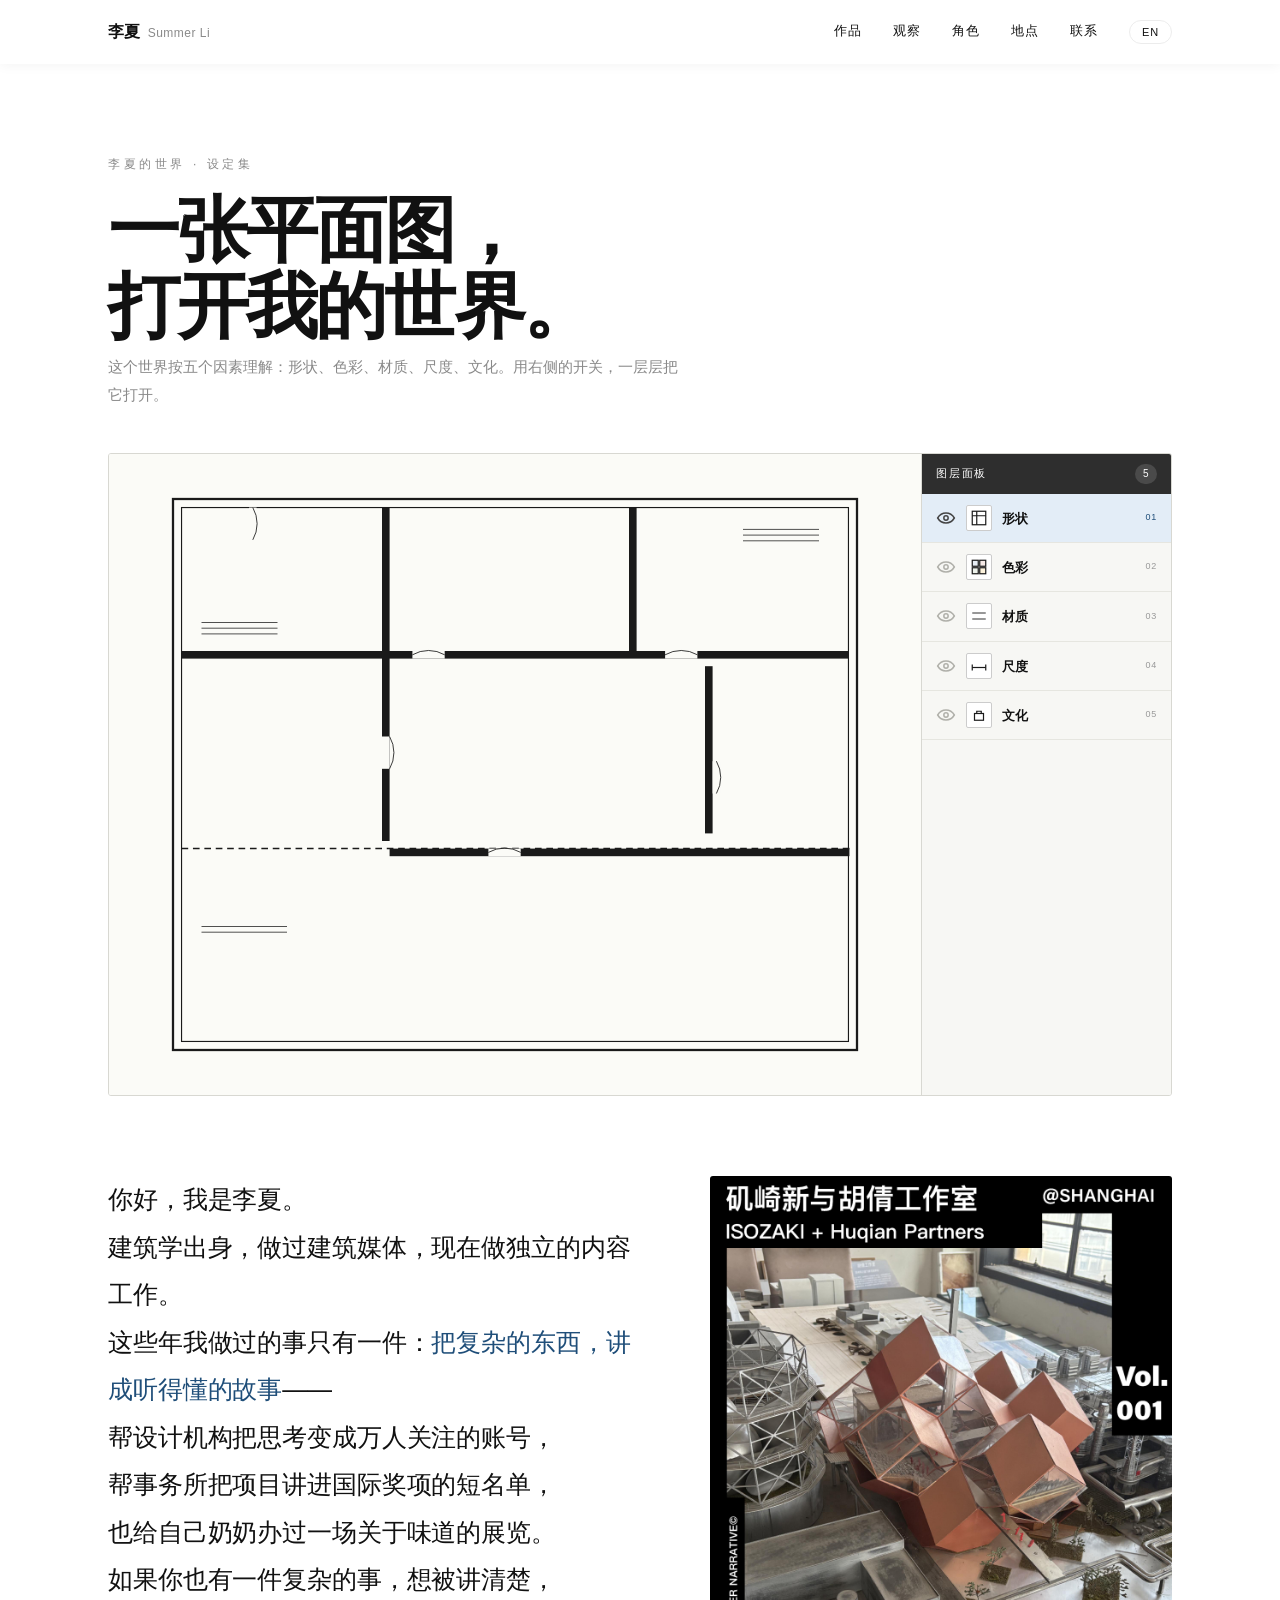
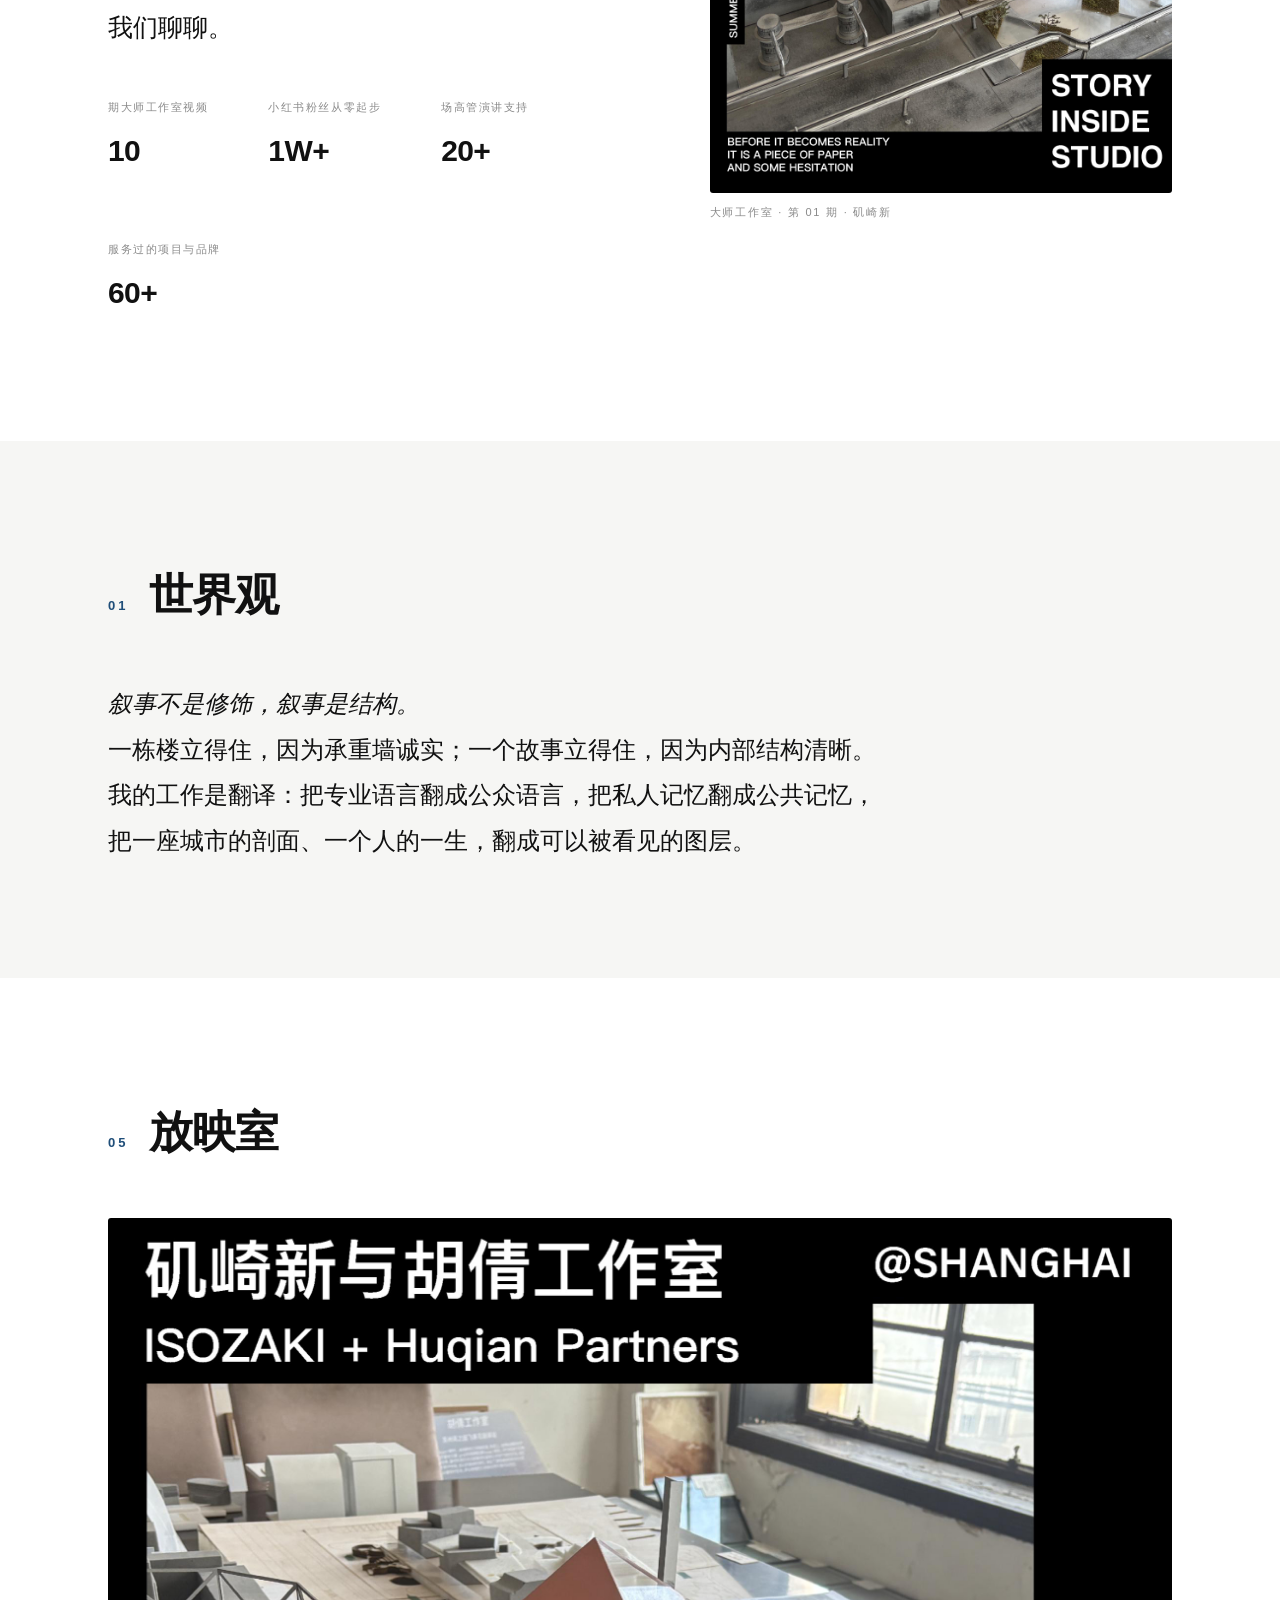
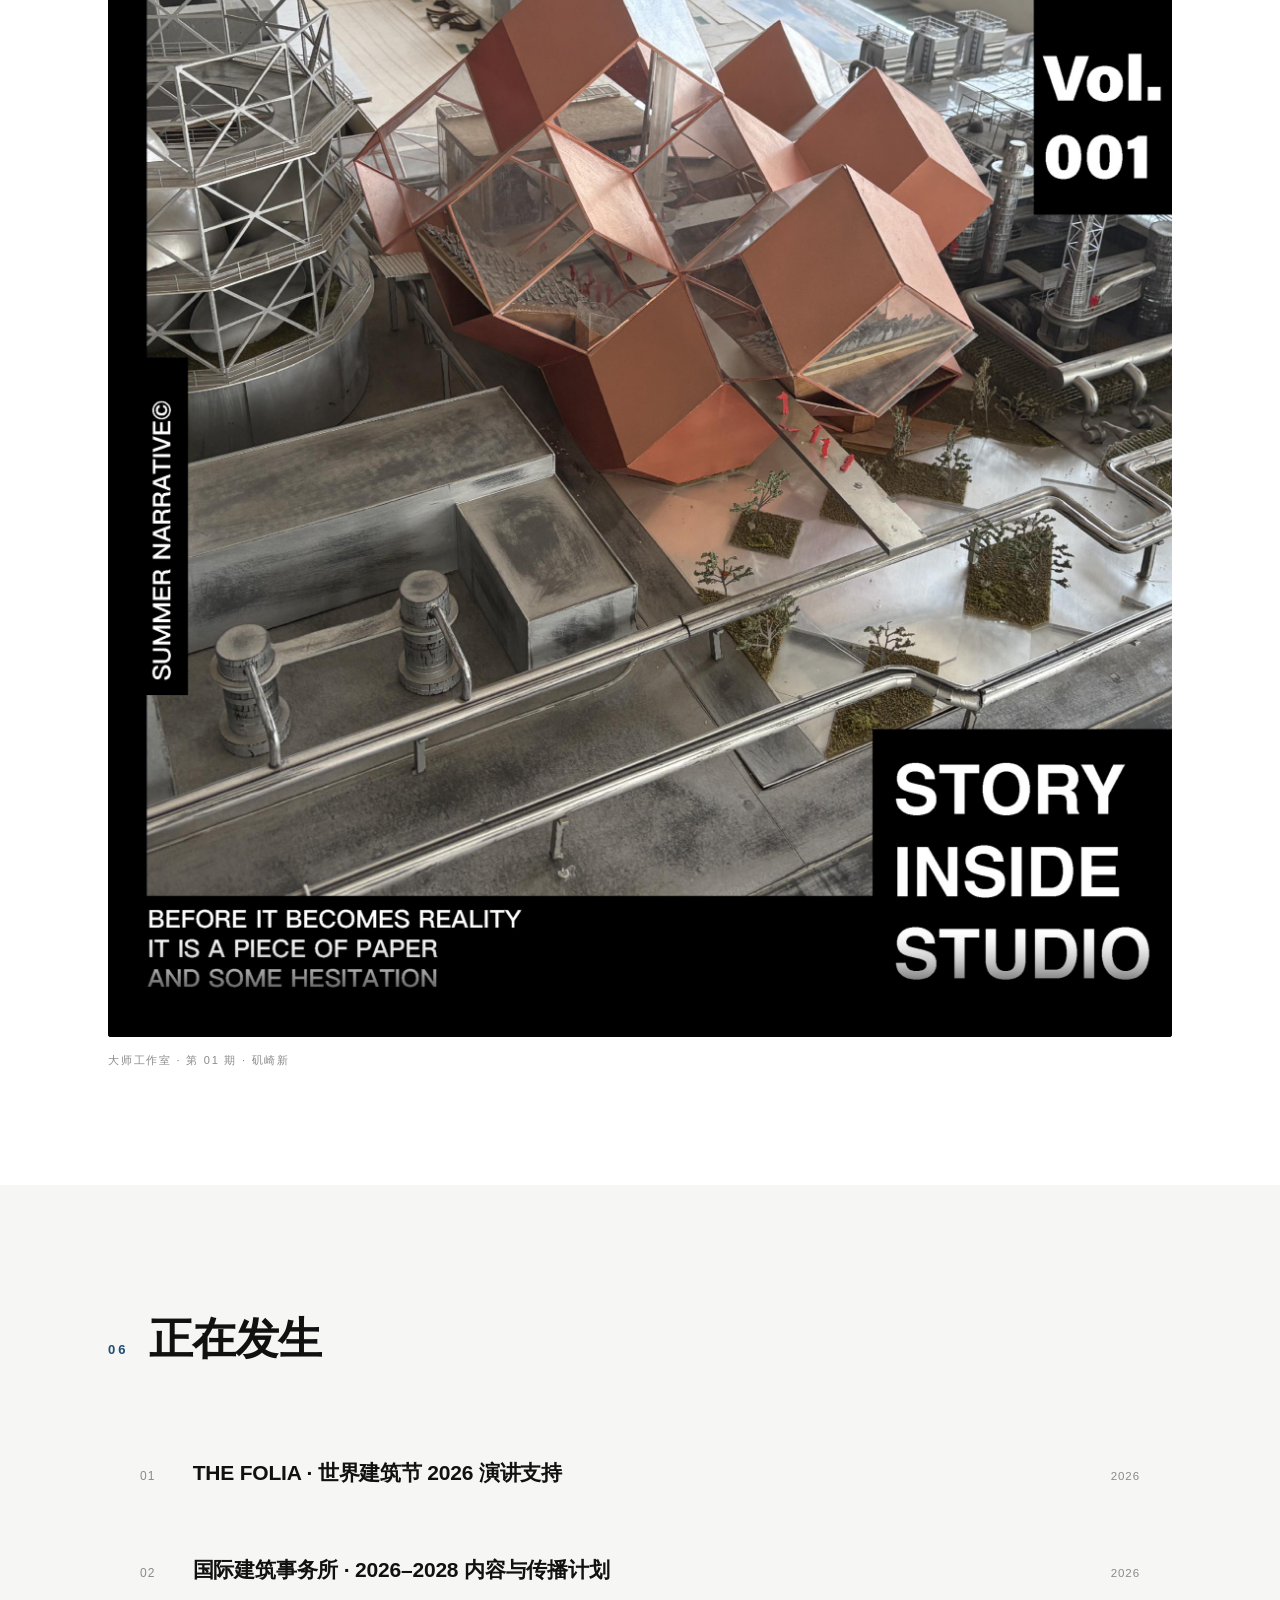
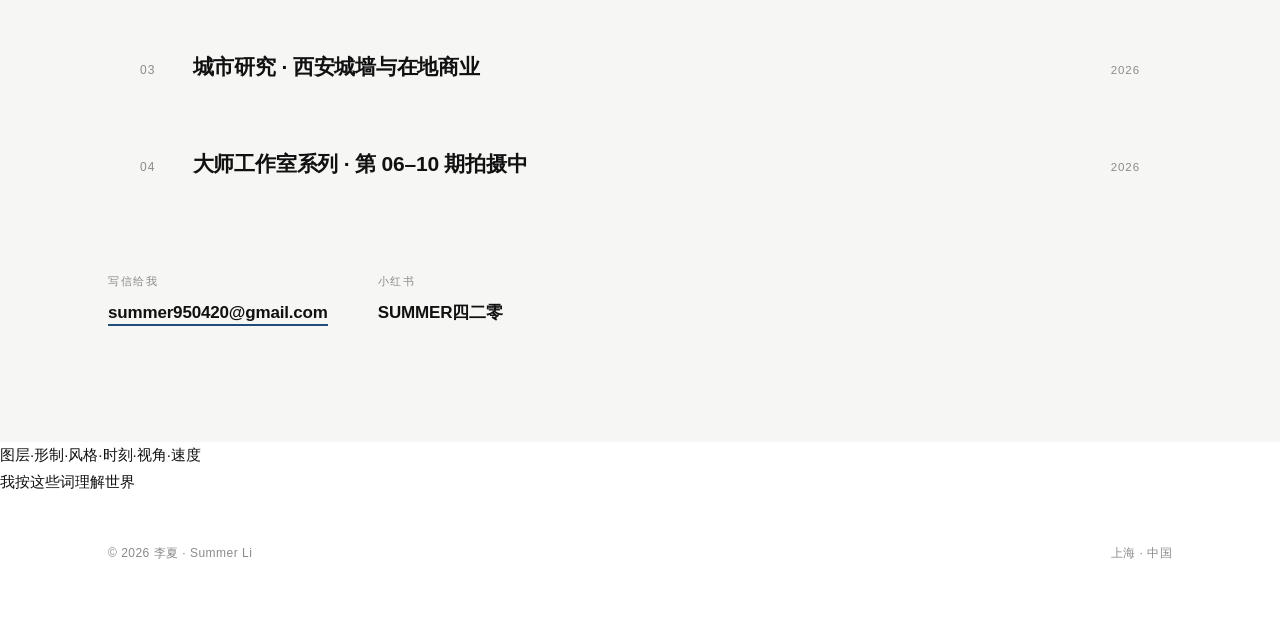
==== commit 3286338b: "首页重做：建筑平面图SVG+Adobe式图层面板（形状/色彩/材质/尺度/文化）" ====
--- a/index.html
+++ b/index.html
@@ -31,123 +31,232 @@
     <span class="en">This world is understood through five factors: shape, colour, material, scale, culture. Open them layer by layer.</span>
   </p>
 
-  <div class="plan-layout">
-    <!-- 平面图 -->
-    <div class="plan">
-      <p class="plan-title">
-        <span><span class="zh">叙事工作室 · 平面图</span><span class="en">Narrative Studio · Plan</span></span>
-        <span>SCALE 1:100</span>
-      </p>
-      <div class="plan-grid">
-        <a class="room entrance double r1" href="#preface">
-          <div>
-            <p class="no">00</p>
-            <p class="name"><span class="zh">前厅</span><span class="en">Foyer</span></p>
-            <p class="desc"><span class="zh">序言 · 从一句话开始</span><span class="en">Preface — starts with one line</span></p>
-          </div>
-          <span class="go"><span class="zh">进入</span><span class="en">Enter</span></span>
-          <span class="obj"><span class="zh">门开向世界</span><span class="en">the door opens</span></span>
-        </a>
-
-        <a class="room r2" href="#worldview">
-          <div>
-            <p class="no">01</p>
-            <p class="name"><span class="zh">会客厅</span><span class="en">Sitting Room</span></p>
-            <p class="desc"><span class="zh">世界观 · 叙事是什么</span><span class="en">Worldview — what narrative is</span></p>
-          </div>
-          <span class="go"><span class="zh">进入</span><span class="en">Enter</span></span>
-          <span class="obj"><span class="zh">墙上有七句话</span><span class="en">seven lines on the wall</span></span>
-        </a>
-
-        <a class="room r3" href="roles.html">
-          <div>
-            <p class="no">02</p>
-            <p class="name"><span class="zh">档案室</span><span class="en">Archive</span></p>
-            <p class="desc"><span class="zh">角色 · 我故事里的人</span><span class="en">Roles — people in my stories</span></p>
-          </div>
-          <span class="go"><span class="zh">进入</span><span class="en">Enter</span></span>
-          <span class="obj"><span class="zh">菜谱 · 名片 · 采访稿</span><span class="en">recipes · cards · transcripts</span></span>
-        </a>
-
-        <a class="room double r4" href="works.html">
-          <div>
-            <p class="no">03</p>
-            <p class="name"><span class="zh">展厅</span><span class="en">Gallery</span></p>
-            <p class="desc"><span class="zh">事件 · 已经发生的故事</span><span class="en">Events — stories that happened</span></p>
-          </div>
-          <span class="go"><span class="zh">进入</span><span class="en">Enter</span></span>
-          <span class="obj"><span class="zh">墙上挂着作品</span><span class="en">works on the wall</span></span>
-        </a>
-
-        <a class="room r5" href="writing.html">
-          <div>
-            <p class="no">04</p>
-            <p class="name"><span class="zh">书房</span><span class="en">Study</span></p>
-            <p class="desc"><span class="zh">观察 · 我怎么看世界</span><span class="en">Observation — how I read the world</span></p>
-          </div>
-          <span class="go"><span class="zh">进入</span><span class="en">Enter</span></span>
-          <span class="obj"><span class="zh">《引力场2》 · 演讲稿</span><span class="en">books · speeches</span></span>
-        </a>
-
-        <a class="room r6" href="works.html">
-          <div>
-            <p class="no">05</p>
-            <p class="name"><span class="zh">放映室</span><span class="en">Projection Room</span></p>
-            <p class="desc"><span class="zh">视频 · 大师工作室系列</span><span class="en">Video — Studio Visits</span></p>
-          </div>
-          <span class="go"><span class="zh">进入</span><span class="en">Enter</span></span>
-          <span class="obj"><span class="zh">十段胶片</span><span class="en">ten reels</span></span>
-        </a>
-
-        <a class="room double r7" href="#now">
-          <div>
-            <p class="no">06</p>
-            <p class="name"><span class="zh">院子</span><span class="en">Courtyard</span></p>
-            <p class="desc"><span class="zh">正在发生 · 正在写的故事</span><span class="en">Now — stories in progress</span></p>
-          </div>
-          <span class="go"><span class="zh">进入</span><span class="en">Enter</span></span>
-          <span class="obj"><span class="zh">花灯亮着</span><span class="en">lanterns lit</span></span>
-        </a>
-      </div>
+  <div class="studio-layout">
+    <!-- 图纸画布 -->
+    <div class="plan-canvas">
+      <svg viewBox="0 0 800 620" class="plan-svg" xmlns="http://www.w3.org/2000/svg">
+        <defs>
+          <pattern id="pat-wood" width="18" height="10" patternUnits="userSpaceOnUse">
+            <rect width="18" height="10" fill="#eef3ec"/>
+            <path d="M0 5 H18" stroke="#c8d2c2" stroke-width="0.7"/>
+          </pattern>
+          <pattern id="pat-brick" width="22" height="11" patternUnits="userSpaceOnUse">
+            <rect width="22" height="11" fill="#f5e9e6"/>
+            <path d="M0 5.5 H22 M5.5 0 V11 M16.5 0 V11" stroke="#e0cbc3" stroke-width="0.7"/>
+          </pattern>
+          <pattern id="pat-dot" width="12" height="12" patternUnits="userSpaceOnUse">
+            <rect width="12" height="12" fill="#f0eaf4"/>
+            <circle cx="3" cy="3" r="0.9" fill="#d3c8dc"/>
+            <circle cx="9" cy="9" r="0.9" fill="#d3c8dc"/>
+          </pattern>
+          <pattern id="pat-slash" width="12" height="12" patternUnits="userSpaceOnUse">
+            <rect width="12" height="12" fill="#fdf3dc"/>
+            <path d="M0 12 L12 0" stroke="#ead9ae" stroke-width="0.8"/>
+          </pattern>
+          <pattern id="pat-grid" width="16" height="16" patternUnits="userSpaceOnUse">
+            <rect width="16" height="16" fill="#e8eef5"/>
+            <path d="M0 8 H16 M8 0 V16" stroke="#c9d6e2" stroke-width="0.6"/>
+          </pattern>
+          <pattern id="pat-grass" width="14" height="14" patternUnits="userSpaceOnUse">
+            <rect width="14" height="14" fill="#e9f0e4"/>
+            <path d="M3 10 L3 4 M7 10 L7 4 M11 10 L11 4" stroke="#c4d3ba" stroke-width="0.8"/>
+          </pattern>
+        </defs>
+
+        <!-- 图层 02 色彩 -->
+        <g data-layer="color" style="display:none">
+          <rect x="49" y="29" width="211" height="143" fill="#f2ede4"/>
+          <rect x="268" y="29" width="244" height="143" fill="url(#pat-grid)"/>
+          <rect x="528" y="29" width="224" height="143" fill="#f5e9e6"/>
+          <rect x="49" y="196" width="203" height="176" fill="#eef3ec"/>
+          <rect x="268" y="196" width="324" height="176" fill="#f0eaf4"/>
+          <rect x="608" y="196" width="144" height="176" fill="#fdf3dc"/>
+          <rect x="49" y="388" width="703" height="184" fill="url(#pat-grass)"/>
+        </g>
+
+        <!-- 图层 03 材质 -->
+        <g data-layer="material" style="display:none">
+          <rect x="268" y="29" width="244" height="143" fill="url(#pat-grid)"/>
+          <rect x="528" y="29" width="224" height="143" fill="url(#pat-brick)"/>
+          <rect x="49" y="196" width="203" height="176" fill="url(#pat-wood)"/>
+          <rect x="268" y="196" width="324" height="176" fill="url(#pat-dot)"/>
+          <rect x="608" y="196" width="144" height="176" fill="url(#pat-slash)"/>
+          <rect x="49" y="388" width="703" height="184" fill="url(#pat-grass)"/>
+        </g>
+
+        <!-- 图层 01 形状：墙、门、窗 -->
+        <g data-layer="shape">
+          <rect x="40" y="20" width="720" height="580" fill="none" stroke="#1a1a1a" stroke-width="2.4"/>
+          <rect x="49" y="29" width="702" height="562" fill="none" stroke="#1a1a1a" stroke-width="1.2"/>
+          <rect x="49" y="180" width="702" height="8" fill="#1a1a1a"/>
+          <rect x="260" y="29" width="8" height="351" fill="#1a1a1a"/>
+          <rect x="520" y="29" width="8" height="151" fill="#1a1a1a"/>
+          <rect x="600" y="196" width="8" height="176" fill="#1a1a1a"/>
+          <rect x="268" y="388" width="484" height="8" fill="#1a1a1a"/>
+          <!-- 院子边界（虚线） -->
+          <path d="M49 388 H752" stroke="#1a1a1a" stroke-width="1.6" stroke-dasharray="7 5" fill="none"/>
+
+          <!-- 门洞（白盖） -->
+          <rect x="292" y="180" width="34" height="8" fill="#fbfbf7"/>
+          <rect x="558" y="180" width="34" height="8" fill="#fbfbf7"/>
+          <rect x="260" y="270" width="8" height="34" fill="#fbfbf7"/>
+          <rect x="372" y="388" width="34" height="8" fill="#fbfbf7"/>
+          <rect x="608" y="296" width="8" height="34" fill="#fbfbf7"/>
+          <rect x="120" y="29" width="8" height="34" fill="#fbfbf7"/>
+
+          <!-- 门扇弧线 -->
+          <path d="M292 184 a34 34 0 0 1 34 0" stroke="#1a1a1a" stroke-width="0.9" fill="none"/>
+          <path d="M558 184 a34 34 0 0 1 34 0" stroke="#1a1a1a" stroke-width="0.9" fill="none"/>
+          <path d="M268 270 a34 34 0 0 1 0 34" stroke="#1a1a1a" stroke-width="0.9" fill="none"/>
+          <path d="M372 392 a34 34 0 0 1 34 0" stroke="#1a1a1a" stroke-width="0.9" fill="none"/>
+          <path d="M612 296 a34 34 0 0 1 0 34" stroke="#1a1a1a" stroke-width="0.9" fill="none"/>
+          <path d="M124 29 a34 34 0 0 1 0 34" stroke="#1a1a1a" stroke-width="0.9" fill="none"/>
+
+          <!-- 窗 -->
+          <path d="M70 150 h80 M70 156 h80 M70 162 h80" stroke="#1a1a1a" stroke-width="0.8"/>
+          <path d="M640 52 h80 M640 58 h80 M640 64 h80" stroke="#1a1a1a" stroke-width="0.8"/>
+          <path d="M70 470 h90 M70 476 h90" stroke="#1a1a1a" stroke-width="0.8"/>
+        </g>
+
+        <!-- 图层 05 文化：家具与物件 -->
+        <g data-layer="culture" style="display:none">
+          <!-- 前厅：地毯 + 立伞 -->
+          <rect x="110" y="90" width="70" height="50" rx="4" fill="none" stroke="#8a8a8a" stroke-width="0.8"/>
+          <circle cx="172" cy="70" r="6" fill="none" stroke="#8a8a8a" stroke-width="0.9"/>
+          <line x1="172" y1="76" x2="172" y2="92" stroke="#8a8a8a" stroke-width="0.9"/>
+          <!-- 会客厅：沙发 + 茶几 -->
+          <rect x="300" y="60" width="70" height="22" rx="3" fill="none" stroke="#8a8a8a" stroke-width="1"/>
+          <rect x="296" y="52" width="8" height="22" rx="2" fill="none" stroke="#8a8a8a" stroke-width="1"/>
+          <rect x="366" y="52" width="8" height="22" rx="2" fill="none" stroke="#8a8a8a" stroke-width="1"/>
+          <rect x="322" y="96" width="26" height="10" rx="5" fill="none" stroke="#8a8a8a" stroke-width="0.9"/>
+          <!-- 档案室：书架 + 桌 + 盒子 -->
+          <rect x="548" y="48" width="70" height="44" fill="none" stroke="#8a8a8a" stroke-width="1"/>
+          <line x1="566" y1="48" x2="566" y2="92" stroke="#8a8a8a" stroke-width="0.7"/>
+          <line x1="584" y1="48" x2="584" y2="92" stroke="#8a8a8a" stroke-width="0.7"/>
+          <line x1="602" y1="48" x2="602" y2="92" stroke="#8a8a8a" stroke-width="0.7"/>
+          <line x1="548" y1="70" x2="618" y2="70" stroke="#8a8a8a" stroke-width="0.7"/>
+          <rect x="556" y="106" width="46" height="16" fill="none" stroke="#8a8a8a" stroke-width="0.9"/>
+          <rect x="620" y="102" width="12" height="12" fill="none" stroke="#8a8a8a" stroke-width="0.9"/>
+          <rect x="636" y="102" width="12" height="12" fill="none" stroke="#8a8a8a" stroke-width="0.9"/>
+          <!-- 书房：书桌 + 椅 + 书架 -->
+          <rect x="80" y="240" width="60" height="18" fill="none" stroke="#8a8a8a" stroke-width="1"/>
+          <rect x="92" y="258" width="6" height="10" fill="none" stroke="#8a8a8a" stroke-width="0.9"/>
+          <rect x="122" y="258" width="6" height="10" fill="none" stroke="#8a8a8a" stroke-width="0.9"/>
+          <circle cx="144" cy="232" r="9" fill="none" stroke="#8a8a8a" stroke-width="0.9"/>
+          <rect x="170" y="226" width="48" height="40" fill="none" stroke="#8a8a8a" stroke-width="1"/>
+          <line x1="170" y1="246" x2="218" y2="246" stroke="#8a8a8a" stroke-width="0.7"/>
+          <line x1="186" y1="226" x2="186" y2="266" stroke="#8a8a8a" stroke-width="0.7"/>
+          <line x1="202" y1="226" x2="202" y2="266" stroke="#8a8a8a" stroke-width="0.7"/>
+          <!-- 展厅：挂画 + 展台 -->
+          <rect x="300" y="230" width="34" height="26" fill="none" stroke="#8a8a8a" stroke-width="1"/>
+          <rect x="344" y="240" width="34" height="26" fill="none" stroke="#8a8a8a" stroke-width="1"/>
+          <rect x="388" y="218" width="60" height="60" fill="none" stroke="#8a8a8a" stroke-width="1.1"/>
+          <rect x="430" y="300" width="70" height="8" fill="#8a8a8a"/>
+          <!-- 放映室：放映机 + 银幕 -->
+          <path d="M640 260 l16 -16 h28 l16 16 z" fill="none" stroke="#8a8a8a" stroke-width="1"/>
+          <circle cx="670" cy="252" r="3.5" fill="#8a8a8a"/>
+          <rect x="644" y="290" width="70" height="40" fill="none" stroke="#8a8a8a" stroke-width="0.9"/>
+          <!-- 院子：树 + 长椅 + 花灯 -->
+          <circle cx="170" cy="470" r="16" fill="none" stroke="#8a8a8a" stroke-width="1"/>
+          <line x1="170" y1="486" x2="170" y2="512" stroke="#8a8a8a" stroke-width="1.1"/>
+          <rect x="380" y="480" width="60" height="10" rx="3" fill="none" stroke="#8a8a8a" stroke-width="1"/>
+          <rect x="392" y="490" width="6" height="10" fill="none" stroke="#8a8a8a" stroke-width="0.9"/>
+          <rect x="422" y="490" width="6" height="10" fill="none" stroke="#8a8a8a" stroke-width="0.9"/>
+          <line x1="640" y1="470" x2="640" y2="500" stroke="#8a8a8a" stroke-width="1.1"/>
+          <path d="M632 470 l8 -10 l8 10 z" fill="#8a8a8a"/>
+        </g>
+
+        <!-- 图层 04 尺度：标注、尺寸、指北针、比例尺、图名 -->
+        <g data-layer="scale" style="display:none">
+          <!-- 房间名 + 面积 -->
+          <text x="70" y="70" font-size="13" font-weight="700" fill="#1a1a1a">前厅</text>
+          <text x="70" y="86" font-size="9" fill="#8a8a8a">12.6 ㎡</text>
+          <text x="300" y="52" font-size="13" font-weight="700" fill="#1a1a1a">会客厅</text>
+          <text x="300" y="68" font-size="9" fill="#8a8a8a">27.4 ㎡</text>
+          <text x="560" y="52" font-size="13" font-weight="700" fill="#1a1a1a">档案室</text>
+          <text x="560" y="68" font-size="9" fill="#8a8a8a">25.1 ㎡</text>
+          <text x="70" y="232" font-size="13" font-weight="700" fill="#1a1a1a">书房</text>
+          <text x="70" y="248" font-size="9" fill="#8a8a8a">22.8 ㎡</text>
+          <text x="300" y="232" font-size="13" font-weight="700" fill="#1a1a1a">展厅</text>
+          <text x="300" y="248" font-size="9" fill="#8a8a8a">36.3 ㎡</text>
+          <text x="620" y="232" font-size="13" font-weight="700" fill="#1a1a1a">放映室</text>
+          <text x="620" y="248" font-size="9" fill="#8a8a8a">16.2 ㎡</text>
+          <text x="70" y="432" font-size="13" font-weight="700" fill="#1a1a1a">院子</text>
+          <text x="70" y="448" font-size="9" fill="#8a8a8a">92.1 ㎡ · 室外</text>
+
+          <!-- 标高 -->
+          <text x="640" y="580" font-size="9" fill="#8a8a8a">±0.000</text>
+
+          <!-- 尺寸线 -->
+          <line x1="40" y1="14" x2="760" y2="14" stroke="#8a8a8a" stroke-width="0.7"/>
+          <line x1="40" y1="10" x2="40" y2="18" stroke="#8a8a8a" stroke-width="0.7"/>
+          <line x1="760" y1="10" x2="760" y2="18" stroke="#8a8a8a" stroke-width="0.7"/>
+          <text x="390" y="10" font-size="9" fill="#8a8a8a" text-anchor="middle">7200</text>
+
+          <!-- 指北针 -->
+          <g transform="translate(736,60)">
+            <circle r="14" fill="none" stroke="#1a1a1a" stroke-width="0.9"/>
+            <path d="M0 -9 L4 5 L0 2 L-4 5 Z" fill="#1a1a1a"/>
+            <text y="-18" font-size="9" text-anchor="middle" fill="#1a1a1a">N</text>
+          </g>
+
+          <!-- 比例尺 -->
+          <g transform="translate(560,600)">
+            <rect x="0" y="-4" width="40" height="4" fill="#1a1a1a"/>
+            <rect x="40" y="-4" width="40" height="4" fill="none" stroke="#1a1a1a" stroke-width="1"/>
+            <text x="0" y="8" font-size="8" fill="#8a8a8a">0</text>
+            <text x="40" y="8" font-size="8" fill="#8a8a8a">2.5m</text>
+            <text x="80" y="8" font-size="8" fill="#8a8a8a">5m</text>
+          </g>
+
+          <!-- 图名 -->
+          <text x="700" y="598" font-size="11" font-weight="700" fill="#1a1a1a" text-anchor="end">李夏的世界 · 叙事工作室平面图</text>
+          <text x="700" y="610" font-size="8" fill="#8a8a8a" text-anchor="end">NARRATIVE STUDIO PLAN · 1:100</text>
+        </g>
+      </svg>
     </div>
 
-    <!-- 图层面板 -->
-    <div class="layer-panel">
-      <p class="t"><span class="zh">图层面板</span><span class="en">Layer Panel</span></p>
-      <p class="hint"><span class="zh">点开一层，世界就多一层</span><span class="en">Open a layer — the world gains one</span></p>
-
-      <label class="layer">
-        <input type="checkbox" value="shape" checked>
-        <span class="sw"></span>
-        <span><span class="nm"><span class="zh">形状</span><span class="en">Shape</span></span></span>
-        <span class="order">01</span>
-      </label>
-      <label class="layer">
-        <input type="checkbox" value="color">
-        <span class="sw"></span>
-        <span><span class="nm"><span class="zh">色彩</span><span class="en">Colour</span></span></span>
-        <span class="order">02</span>
-      </label>
-      <label class="layer">
-        <input type="checkbox" value="material">
-        <span class="sw"></span>
-        <span><span class="nm"><span class="zh">材质</span><span class="en">Material</span></span></span>
-        <span class="order">03</span>
-      </label>
-      <label class="layer">
-        <input type="checkbox" value="scale">
-        <span class="sw"></span>
-        <span><span class="nm"><span class="zh">尺度</span><span class="en">Scale</span></span></span>
-        <span class="order">04</span>
-      </label>
-      <label class="layer">
-        <input type="checkbox" value="culture">
-        <span class="sw"></span>
-        <span><span class="nm"><span class="zh">文化</span><span class="en">Culture</span></span></span>
-        <span class="order">05</span>
-      </label>
-    </div>
-  </div>
+    <!-- Adobe 式图层面板 -->
+    <aside class="layers-panel">
+      <div class="phead"><span><span class="zh">图层面板</span><span class="en">LAYERS</span></span><span class="cnt">5</span></div>
+
+      <div class="layer-row on" data-layer="shape">
+        <span class="eye"><svg viewBox="0 0 24 24" fill="none" stroke="currentColor" stroke-width="1.8"><path d="M2 12s3.5-6 10-6 10 6 10 6-3.5 6-10 6S2 12 2 12z"/><circle cx="12" cy="12" r="2.6"/></svg></span>
+        <span class="thumb"><svg viewBox="0 0 24 24" fill="none" stroke="#1a1a1a" stroke-width="1.6"><rect x="3" y="3" width="18" height="18"/><path d="M3 9h18M9 3v18"/></svg></span>
+        <span><span class="nm"><span class="zh">形状</span><span class="en">Shape</span></span><br><span class="en">WALLS &amp; DOORS</span></span>
+        <span class="tag">01</span>
+      </div>
+
+      <div class="layer-row off" data-layer="color">
+        <span class="eye"><svg viewBox="0 0 24 24" fill="none" stroke="currentColor" stroke-width="1.8"><path d="M2 12s3.5-6 10-6 10 6 10 6-3.5 6-10 6S2 12 2 12z"/><circle cx="12" cy="12" r="2.6"/></svg></span>
+        <span class="thumb"><svg viewBox="0 0 24 24" fill="none" stroke="#1a1a1a" stroke-width="1.6"><rect x="3" y="3" width="8" height="8" fill="#e8eef5"/><rect x="13" y="3" width="8" height="8" fill="#f5e9e6"/><rect x="3" y="13" width="8" height="8" fill="#eef3ec"/><rect x="13" y="13" width="8" height="8" fill="#fdf3dc"/></svg></span>
+        <span><span class="nm"><span class="zh">色彩</span><span class="en">Colour</span></span><br><span class="en">ROOM TONES</span></span>
+        <span class="tag">02</span>
+      </div>
+
+      <div class="layer-row off" data-layer="material">
+        <span class="eye"><svg viewBox="0 0 24 24" fill="none" stroke="currentColor" stroke-width="1.8"><path d="M2 12s3.5-6 10-6 10 6 10 6-3.5 6-10 6S2 12 2 12z"/><circle cx="12" cy="12" r="2.6"/></svg></span>
+        <span class="thumb"><svg viewBox="0 0 24 24" fill="none" stroke="#1a1a1a" stroke-width="1.2"><path d="M3 8h18M3 16h18"/></svg></span>
+        <span><span class="nm"><span class="zh">材质</span><span class="en">Material</span></span><br><span class="en">TEXTURES</span></span>
+        <span class="tag">03</span>
+      </div>
+
+      <div class="layer-row off" data-layer="scale">
+        <span class="eye"><svg viewBox="0 0 24 24" fill="none" stroke="currentColor" stroke-width="1.8"><path d="M2 12s3.5-6 10-6 10 6 10 6-3.5 6-10 6S2 12 2 12z"/><circle cx="12" cy="12" r="2.6"/></svg></span>
+        <span class="thumb"><svg viewBox="0 0 24 24" fill="none" stroke="#1a1a1a" stroke-width="1.6"><line x1="3" y1="14" x2="21" y2="14"/><line x1="3" y1="10" x2="3" y2="18"/><line x1="21" y1="10" x2="21" y2="18"/></svg></span>
+        <span><span class="nm"><span class="zh">尺度</span><span class="en">Scale</span></span><br><span class="en">DIMENSIONS</span></span>
+        <span class="tag">04</span>
+      </div>
+
+      <div class="layer-row off" data-layer="culture">
+        <span class="eye"><svg viewBox="0 0 24 24" fill="none" stroke="currentColor" stroke-width="1.8"><path d="M2 12s3.5-6 10-6 10 6 10 6-3.5 6-10 6S2 12 2 12z"/><circle cx="12" cy="12" r="2.6"/></svg></span>
+        <span class="thumb"><svg viewBox="0 0 24 24" fill="none" stroke="#1a1a1a" stroke-width="1.6"><rect x="6" y="10" width="12" height="9"/><path d="M9 10V7h6v3"/></svg></span>
+        <span><span class="nm"><span class="zh">文化</span><span class="en">Culture</span></span><br><span class="en">FURNITURE &amp; OBJECTS</span></span>
+        <span class="tag">05</span>
+      </div>
+    </aside>
+  </div>
+</div>
 </section>
 
 <!-- 前厅：序言 -->
--- a/css/style.css
+++ b/css/style.css
@@ -373,74 +373,37 @@
 .plan-world h1 { font-weight: 900; letter-spacing: -0.04em; font-size: clamp(40px, 6vw, 72px); line-height: 1.05; margin: 18px 0 10px; }
 .plan-world .sub { color: var(--gray); font-size: 14.5px; max-width: 40em; line-height: 1.9; }
 
-.plan-layout { display: grid; grid-template-columns: 1.6fr 1fr; gap: 40px; margin-top: 40px; align-items: start; }
-@media (max-width: 900px) { .plan-layout { grid-template-columns: 1fr; } }
-
-/* 平面图 */
-.plan {
-  position: relative;
-  background: #fbfbf8;
-  border: 1px solid #e3e3de;
-  border-radius: 3px;
-  padding: 34px;
-}
-.plan .plan-title { font-size: 11px; color: var(--gray); letter-spacing: 0.22em; text-transform: uppercase; margin-bottom: 20px; display: flex; justify-content: space-between; }
-.plan-grid { display: grid; grid-template-columns: 1fr 1fr; gap: 16px; }
-.plan-grid .room { grid-column: span 1; }
-
-.room {
-  position: relative;
-  border: 2px solid var(--ink);
-  border-radius: 2px;
-  min-height: 150px;
-  display: flex; flex-direction: column; justify-content: space-between;
-  padding: 16px 18px;
-  text-decoration: none; color: var(--ink);
-  transition: transform 0.3s ease, box-shadow 0.3s ease;
-  overflow: hidden;
-}
-.room:hover { transform: translateY(-3px); box-shadow: 0 10px 30px rgba(0,0,0,0.08); }
-.room .no { font-size: 11px; letter-spacing: 0.18em; color: var(--gray); }
-.room .name { font-size: 21px; font-weight: 800; letter-spacing: -0.02em; margin-top: 4px; }
-.room .desc { font-size: 12px; color: var(--gray); margin-top: 4px; }
-.room .obj { position: absolute; right: 14px; bottom: 12px; font-size: 26px; opacity: 0; transform: translateY(6px); transition: opacity 0.4s, transform 0.4s; }
-.room .go { position: absolute; right: 14px; top: 12px; font-size: 11px; letter-spacing: 0.12em; color: var(--ink); border: 1px solid var(--ink); border-radius: 999px; padding: 3px 10px; opacity: 0; transition: opacity 0.3s; }
-
-/* 房间：形制 */
-.room.entrance { border-style: dashed; }
-.room.double { grid-column: span 2; min-height: 120px; }
-
-/* 图层状态 */
-body[data-layers~="shape"] .room { border-color: var(--ink); }
-body[data-layers~="color"] .room.r1 { background: #f2ede4; }
-body[data-layers~="color"] .room.r2 { background: #e8eef5; }
-body[data-layers~="color"] .room.r3 { background: #f5e9e6; }
-body[data-layers~="color"] .room.r4 { background: #eef3ec; }
-body[data-layers~="color"] .room.r5 { background: #f0eaf4; }
-body[data-layers~="color"] .room.r6 { background: #fdf3dc; }
-body[data-layers~="color"] .room.r7 { background: #e7e7e7; }
-body[data-layers~="material"] .room { background-image: linear-gradient(rgba(0,0,0,0.02) 1px, transparent 1px), linear-gradient(90deg, rgba(0,0,0,0.02) 1px, transparent 1px); background-size: 18px 18px; }
-body[data-layers~="scale"] .room.r4 { transform: scale(1.04); box-shadow: 0 8px 24px rgba(0,0,0,0.1); z-index: 2; }
-body[data-layers~="culture"] .room .obj { opacity: 1; transform: none; }
-body[data-layers~="culture"] .room .go { opacity: 1; }
-
-/* 图层面板 */
-.layer-panel { border: 1px solid #e3e3de; border-radius: 3px; padding: 26px 24px; background: #fff; position: sticky; top: 90px; }
-.layer-panel .t { font-size: 12px; font-weight: 700; letter-spacing: 0.18em; text-transform: uppercase; margin-bottom: 4px; }
-.layer-panel .hint { font-size: 12px; color: var(--gray); margin-bottom: 20px; }
-.layer { display: flex; align-items: center; gap: 14px; padding: 13px 0; border-top: 1px solid #f0f0ec; cursor: pointer; }
-.layer input { display: none; }
-.layer .sw { width: 34px; height: 18px; border-radius: 999px; background: #ddd; position: relative; transition: background 0.25s; flex: none; }
-.layer .sw::after { content: ""; position: absolute; width: 14px; height: 14px; border-radius: 50%; background: #fff; top: 2px; left: 2px; transition: left 0.25s; }
-.layer input:checked + .sw { background: var(--accent); }
-.layer input:checked + .sw::after { left: 18px; }
-.layer .nm { font-size: 14px; font-weight: 600; }
-.layer .en { font-size: 10.5px; color: var(--gray); letter-spacing: 0.14em; text-transform: uppercase; }
-.layer .order { margin-left: auto; font-size: 11px; color: var(--gray); font-family: var(--sans); }
-
-/* 演讲诗行 */
-.plan-poem { max-width: var(--maxw); margin: 0 auto; padding: 70px 28px 90px; text-align: center; }
-.plan-poem .line { font-size: clamp(20px, 2.6vw, 30px); font-weight: 800; letter-spacing: 0.06em; line-height: 2; }
-.plan-poem .line span { display: inline-block; }
-.plan-poem .line .sep { color: var(--gray); font-weight: 400; margin: 0 10px; }
-.plan-poem .foot { margin-top: 24px; font-size: 12px; color: var(--gray); letter-spacing: 0.2em; text-transform: uppercase; }
+.studio-layout { display: grid; grid-template-columns: 1fr 250px; gap: 0; margin-top: 44px; border: 1px solid #d8d8d2; border-radius: 3px; overflow: hidden; }
+@media (max-width: 900px) { .studio-layout { grid-template-columns: 1fr; } }
+
+/* 图纸画布 */
+.plan-canvas { background: #fbfbf7; padding: 26px; }
+.plan-canvas svg { width: 100%; height: auto; display: block; }
+
+/* Adobe 式图层面板 */
+.layers-panel { background: #f7f7f4; border-left: 1px solid #d8d8d2; display: flex; flex-direction: column; }
+.layers-panel .phead {
+  background: #2e2e2e; color: #fff; font-size: 11px; letter-spacing: 0.16em;
+  text-transform: uppercase; padding: 10px 14px; display: flex; justify-content: space-between; align-items: center;
+}
+.layers-panel .phead .cnt { background: #4a4a4a; border-radius: 999px; font-size: 10px; padding: 1px 8px; letter-spacing: 0.05em; }
+.layer-row {
+  display: flex; align-items: center; gap: 10px;
+  padding: 11px 14px; cursor: pointer; border-bottom: 1px solid #e6e6e0;
+  user-select: none;
+}
+.layer-row:hover { background: #ececea; }
+.layer-row.on { background: #e3edf7; }
+.layer-row .eye { flex: none; width: 20px; height: 20px; color: #444; }
+.layer-row.off .eye { color: #b0b0aa; }
+.layer-row .thumb { flex: none; width: 26px; height: 26px; border: 1px solid #ccc; border-radius: 2px; background: #fff; display: flex; align-items: center; justify-content: center; }
+.layer-row .thumb svg { width: 18px; height: 18px; }
+.layer-row .nm { font-size: 12.5px; font-weight: 600; }
+.layer-row .en { font-size: 9.5px; color: #999; letter-spacing: 0.12em; text-transform: uppercase; }
+.layer-row .tag { margin-left: auto; font-size: 9px; color: #999; letter-spacing: 0.08em; }
+.layer-row.on .tag { color: var(--accent); }
+@media (max-width: 900px) { .layers-panel { border-left: none; border-top: 1px solid #d8d8d2; } }
+
+/* 平面图内文字 */
+.plan-svg text { font-family: var(--sans); }
+
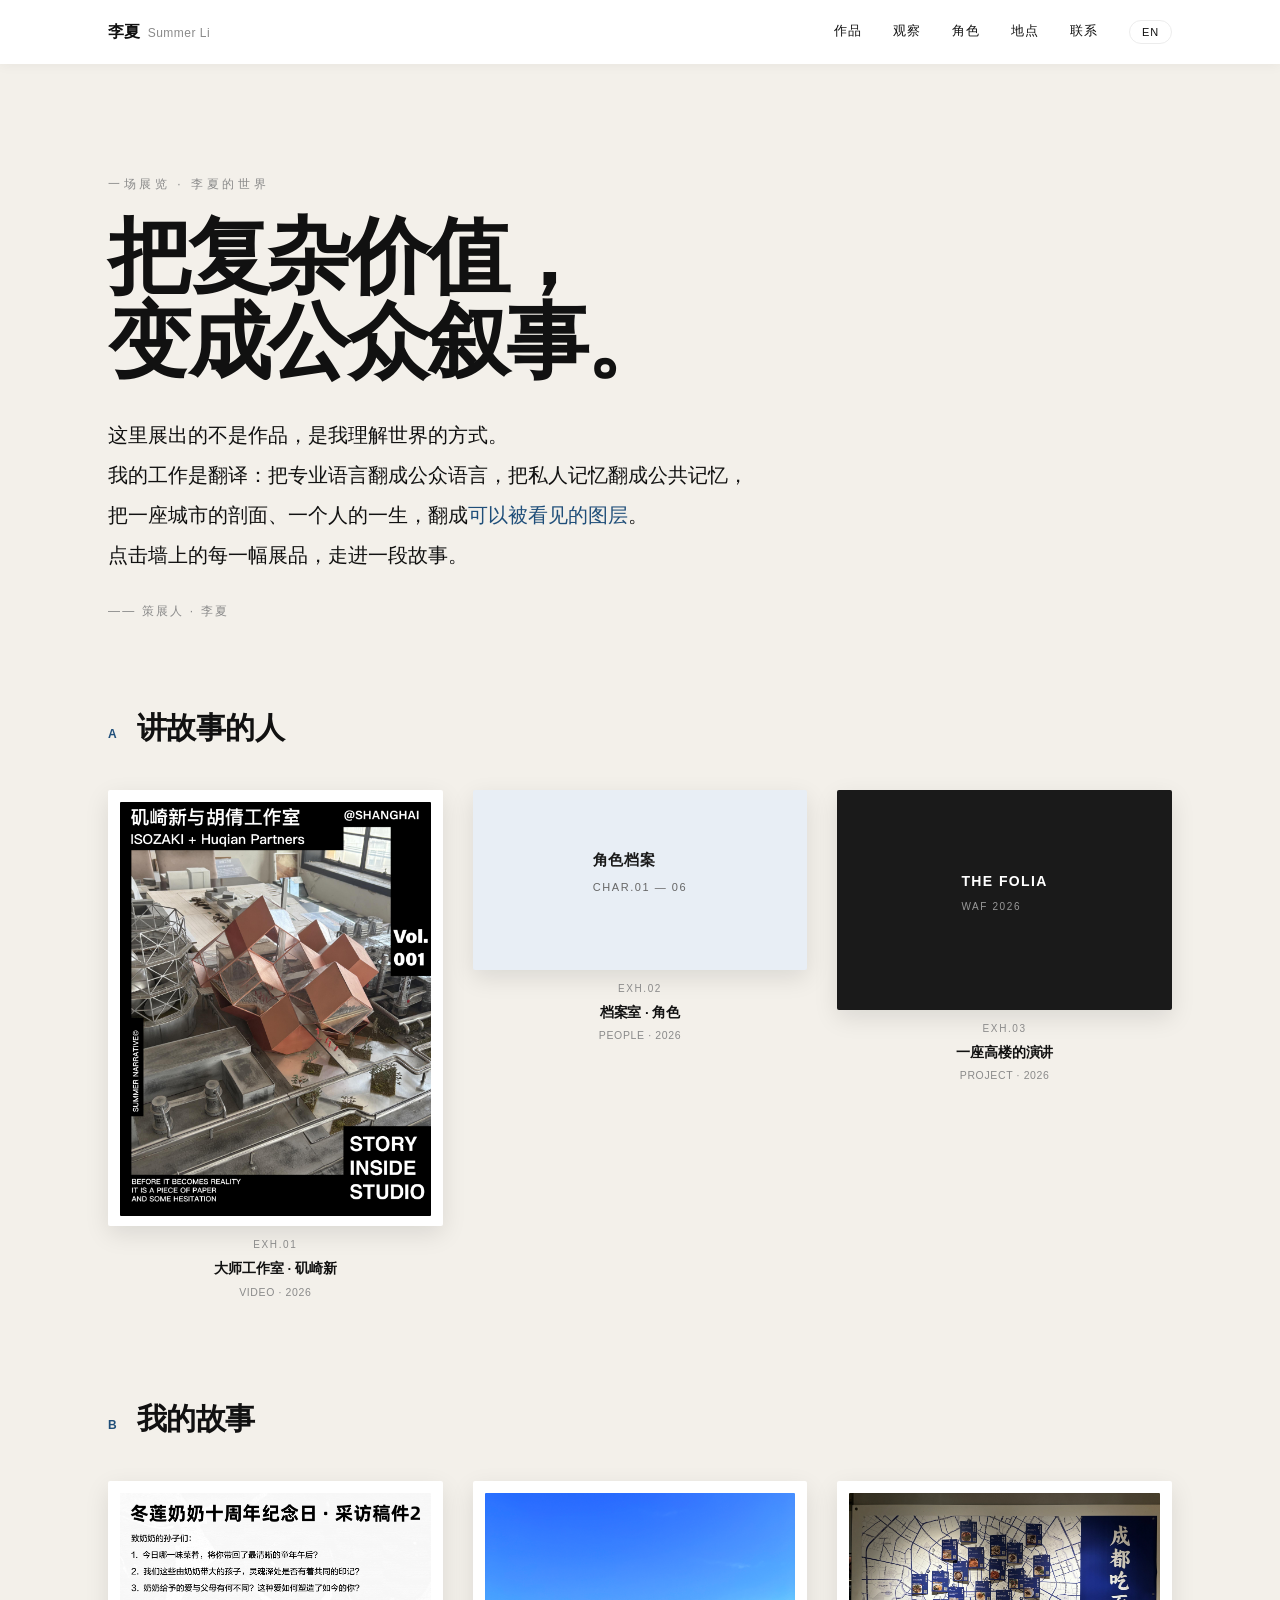
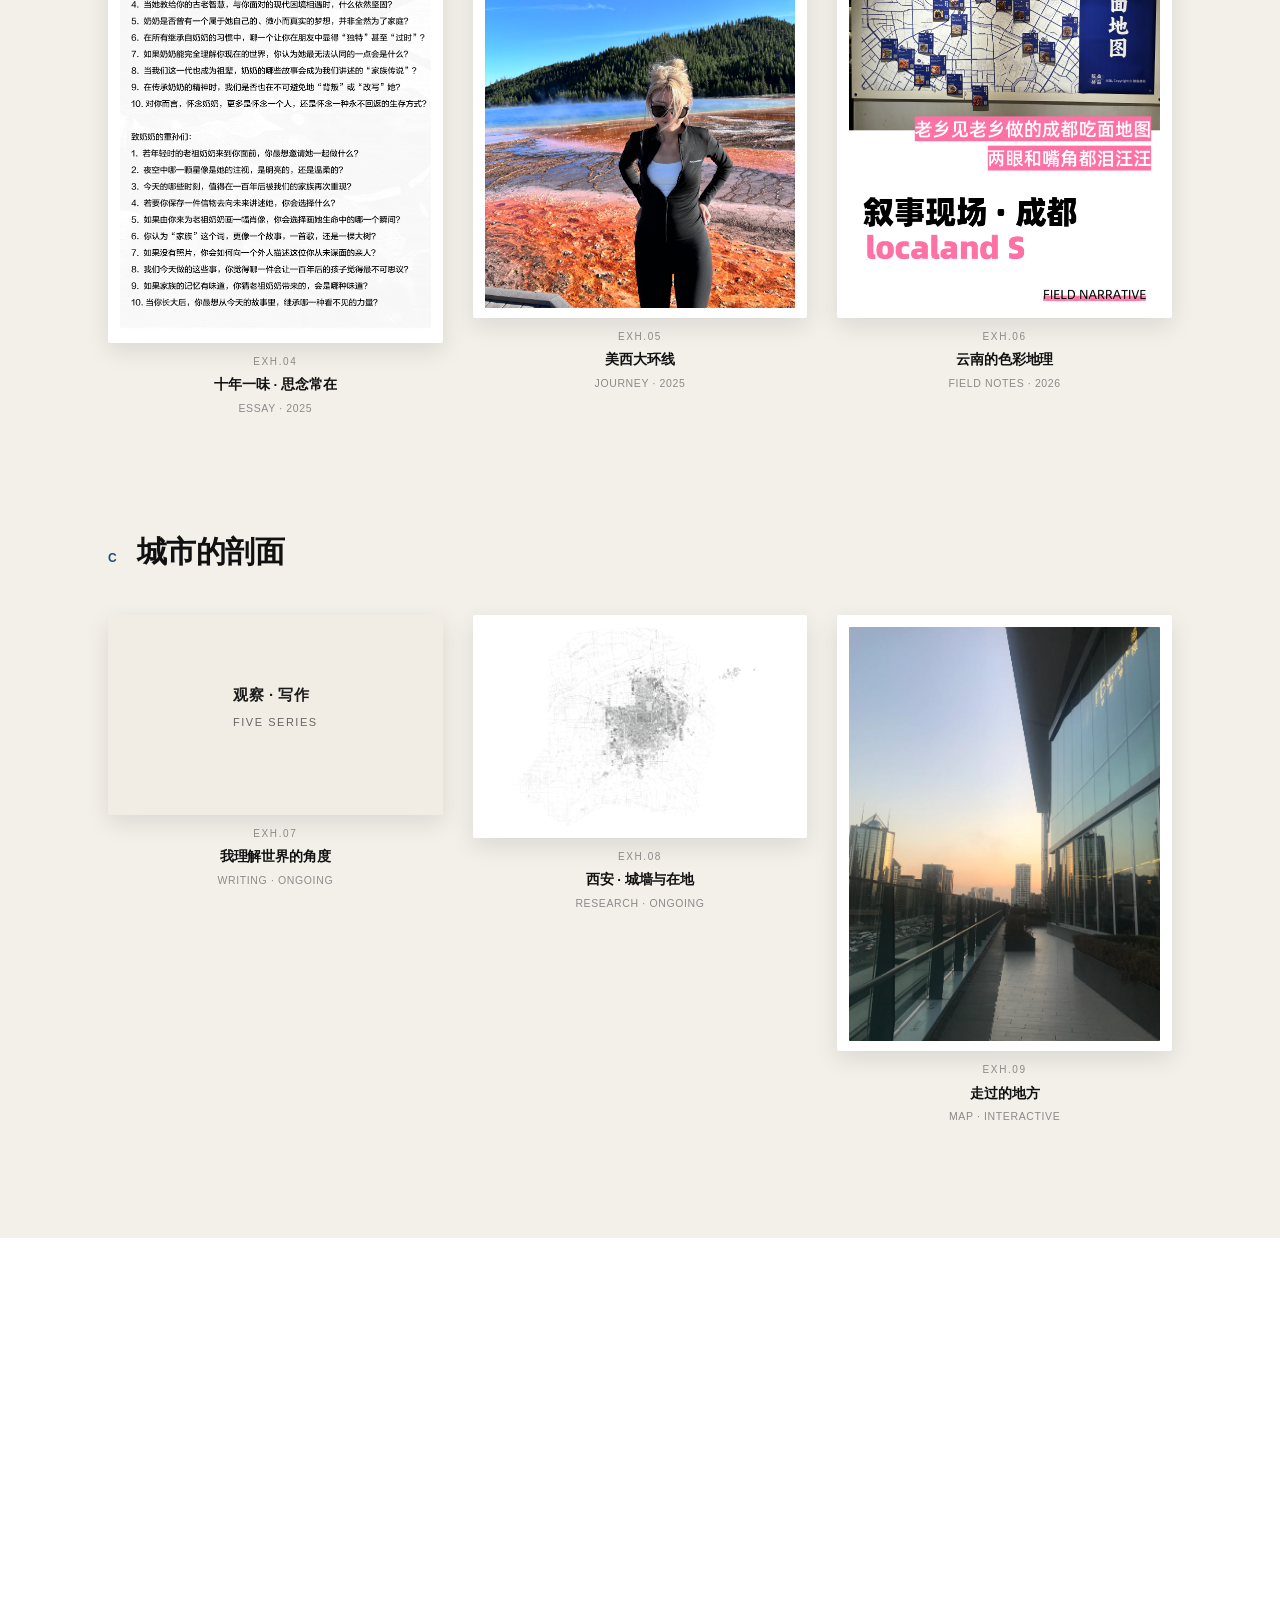
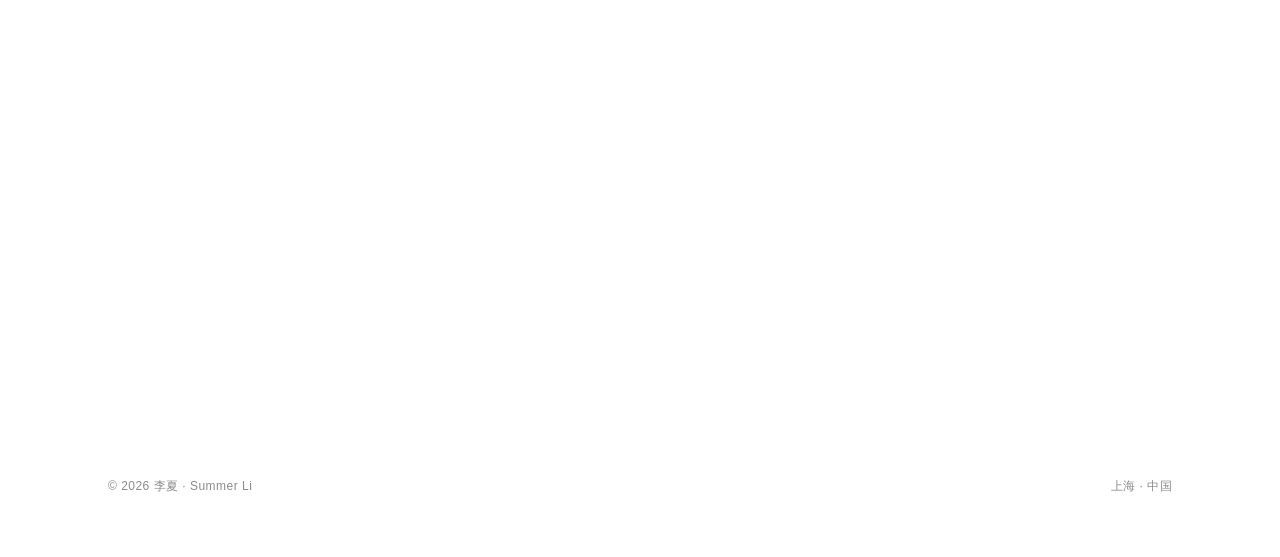
==== commit ed7ae97a: "首页改为展墙：前言+三个展区+九幅展品，点击进栏目" ====
--- a/index.html
+++ b/index.html
@@ -3,10 +3,10 @@
 <head>
 <meta charset="UTF-8">
 <meta name="viewport" content="width=device-width, initial-scale=1.0">
-<title>李夏 · Summer Li — 李夏的世界</title>
+<title>李夏 · Summer Li — 把复杂价值变成公众叙事</title>
 <link rel="stylesheet" href="css/style.css">
 </head>
-<body data-layers="shape">
+<body>
 
 <header class="site-head">
   <div class="inner">
@@ -22,354 +22,153 @@
   </div>
 </header>
 
-<!-- 世界的平面图 -->
-<section class="plan-world">
-  <p class="kicker"><span class="zh">李夏的世界 · 设定集</span><span class="en">The World of Summer Li · Setting Book</span></p>
-  <h1><span class="zh">一张平面图，<br>打开我的世界。</span><span class="en">A plan,<br>opening my world.</span></h1>
-  <p class="sub">
-    <span class="zh">这个世界按五个因素理解：形状、色彩、材质、尺度、文化。用右侧的开关，一层层把它打开。</span>
-    <span class="en">This world is understood through five factors: shape, colour, material, scale, culture. Open them layer by layer.</span>
-  </p>
+<!-- 展墙：前言 -->
+<section class="wall">
+  <div class="wall-head">
+    <p class="kicker"><span class="zh">一场展览 · 李夏的世界</span><span class="en">An Exhibition · The World of Summer Li</span></p>
+    <h1>
+      <span class="zh">把复杂价值，<br>变成公众叙事。</span>
+      <span class="en">Turning complex value<br>into public narrative.</span>
+    </h1>
+    <p class="curator">
+      <span class="zh">
+        这里展出的不是作品，是我理解世界的方式。<br>
+        我的工作是翻译：把专业语言翻成公众语言，把私人记忆翻成公共记忆，<br>
+        把一座城市的剖面、一个人的一生，翻成<em>可以被看见的图层</em>。<br>
+        点击墙上的每一幅展品，走进一段故事。
+      </span>
+      <span class="en">
+        What hangs here is not my work — it is the way I read the world.<br>
+        My work is translation: professional language into public language, private memory into shared memory,<br>
+        a city's section, or a life, into <em>layers that can be seen</em>.<br>
+        Click any piece on the wall to step into a story.
+      </span>
+    </p>
+    <p class="sign"><span class="zh">—— 策展人 · 李夏</span><span class="en">— Curated by Summer Li</span></p>
+  </div>
 
-  <div class="studio-layout">
-    <!-- 图纸画布 -->
-    <div class="plan-canvas">
-      <svg viewBox="0 0 800 620" class="plan-svg" xmlns="http://www.w3.org/2000/svg">
-        <defs>
-          <pattern id="pat-wood" width="18" height="10" patternUnits="userSpaceOnUse">
-            <rect width="18" height="10" fill="#eef3ec"/>
-            <path d="M0 5 H18" stroke="#c8d2c2" stroke-width="0.7"/>
-          </pattern>
-          <pattern id="pat-brick" width="22" height="11" patternUnits="userSpaceOnUse">
-            <rect width="22" height="11" fill="#f5e9e6"/>
-            <path d="M0 5.5 H22 M5.5 0 V11 M16.5 0 V11" stroke="#e0cbc3" stroke-width="0.7"/>
-          </pattern>
-          <pattern id="pat-dot" width="12" height="12" patternUnits="userSpaceOnUse">
-            <rect width="12" height="12" fill="#f0eaf4"/>
-            <circle cx="3" cy="3" r="0.9" fill="#d3c8dc"/>
-            <circle cx="9" cy="9" r="0.9" fill="#d3c8dc"/>
-          </pattern>
-          <pattern id="pat-slash" width="12" height="12" patternUnits="userSpaceOnUse">
-            <rect width="12" height="12" fill="#fdf3dc"/>
-            <path d="M0 12 L12 0" stroke="#ead9ae" stroke-width="0.8"/>
-          </pattern>
-          <pattern id="pat-grid" width="16" height="16" patternUnits="userSpaceOnUse">
-            <rect width="16" height="16" fill="#e8eef5"/>
-            <path d="M0 8 H16 M8 0 V16" stroke="#c9d6e2" stroke-width="0.6"/>
-          </pattern>
-          <pattern id="pat-grass" width="14" height="14" patternUnits="userSpaceOnUse">
-            <rect width="14" height="14" fill="#e9f0e4"/>
-            <path d="M3 10 L3 4 M7 10 L7 4 M11 10 L11 4" stroke="#c4d3ba" stroke-width="0.8"/>
-          </pattern>
-        </defs>
+  <!-- 展墙主体 -->
+  <div class="wall-body">
 
-        <!-- 图层 02 色彩 -->
-        <g data-layer="color" style="display:none">
-          <rect x="49" y="29" width="211" height="143" fill="#f2ede4"/>
-          <rect x="268" y="29" width="244" height="143" fill="url(#pat-grid)"/>
-          <rect x="528" y="29" width="224" height="143" fill="#f5e9e6"/>
-          <rect x="49" y="196" width="203" height="176" fill="#eef3ec"/>
-          <rect x="268" y="196" width="324" height="176" fill="#f0eaf4"/>
-          <rect x="608" y="196" width="144" height="176" fill="#fdf3dc"/>
-          <rect x="49" y="388" width="703" height="184" fill="url(#pat-grass)"/>
-        </g>
-
-        <!-- 图层 03 材质 -->
-        <g data-layer="material" style="display:none">
-          <rect x="268" y="29" width="244" height="143" fill="url(#pat-grid)"/>
-          <rect x="528" y="29" width="224" height="143" fill="url(#pat-brick)"/>
-          <rect x="49" y="196" width="203" height="176" fill="url(#pat-wood)"/>
-          <rect x="268" y="196" width="324" height="176" fill="url(#pat-dot)"/>
-          <rect x="608" y="196" width="144" height="176" fill="url(#pat-slash)"/>
-          <rect x="49" y="388" width="703" height="184" fill="url(#pat-grass)"/>
-        </g>
-
-        <!-- 图层 01 形状：墙、门、窗 -->
-        <g data-layer="shape">
-          <rect x="40" y="20" width="720" height="580" fill="none" stroke="#1a1a1a" stroke-width="2.4"/>
-          <rect x="49" y="29" width="702" height="562" fill="none" stroke="#1a1a1a" stroke-width="1.2"/>
-          <rect x="49" y="180" width="702" height="8" fill="#1a1a1a"/>
-          <rect x="260" y="29" width="8" height="351" fill="#1a1a1a"/>
-          <rect x="520" y="29" width="8" height="151" fill="#1a1a1a"/>
-          <rect x="600" y="196" width="8" height="176" fill="#1a1a1a"/>
-          <rect x="268" y="388" width="484" height="8" fill="#1a1a1a"/>
-          <!-- 院子边界（虚线） -->
-          <path d="M49 388 H752" stroke="#1a1a1a" stroke-width="1.6" stroke-dasharray="7 5" fill="none"/>
-
-          <!-- 门洞（白盖） -->
-          <rect x="292" y="180" width="34" height="8" fill="#fbfbf7"/>
-          <rect x="558" y="180" width="34" height="8" fill="#fbfbf7"/>
-          <rect x="260" y="270" width="8" height="34" fill="#fbfbf7"/>
-          <rect x="372" y="388" width="34" height="8" fill="#fbfbf7"/>
-          <rect x="608" y="296" width="8" height="34" fill="#fbfbf7"/>
-          <rect x="120" y="29" width="8" height="34" fill="#fbfbf7"/>
-
-          <!-- 门扇弧线 -->
-          <path d="M292 184 a34 34 0 0 1 34 0" stroke="#1a1a1a" stroke-width="0.9" fill="none"/>
-          <path d="M558 184 a34 34 0 0 1 34 0" stroke="#1a1a1a" stroke-width="0.9" fill="none"/>
-          <path d="M268 270 a34 34 0 0 1 0 34" stroke="#1a1a1a" stroke-width="0.9" fill="none"/>
-          <path d="M372 392 a34 34 0 0 1 34 0" stroke="#1a1a1a" stroke-width="0.9" fill="none"/>
-          <path d="M612 296 a34 34 0 0 1 0 34" stroke="#1a1a1a" stroke-width="0.9" fill="none"/>
-          <path d="M124 29 a34 34 0 0 1 0 34" stroke="#1a1a1a" stroke-width="0.9" fill="none"/>
-
-          <!-- 窗 -->
-          <path d="M70 150 h80 M70 156 h80 M70 162 h80" stroke="#1a1a1a" stroke-width="0.8"/>
-          <path d="M640 52 h80 M640 58 h80 M640 64 h80" stroke="#1a1a1a" stroke-width="0.8"/>
-          <path d="M70 470 h90 M70 476 h90" stroke="#1a1a1a" stroke-width="0.8"/>
-        </g>
-
-        <!-- 图层 05 文化：家具与物件 -->
-        <g data-layer="culture" style="display:none">
-          <!-- 前厅：地毯 + 立伞 -->
-          <rect x="110" y="90" width="70" height="50" rx="4" fill="none" stroke="#8a8a8a" stroke-width="0.8"/>
-          <circle cx="172" cy="70" r="6" fill="none" stroke="#8a8a8a" stroke-width="0.9"/>
-          <line x1="172" y1="76" x2="172" y2="92" stroke="#8a8a8a" stroke-width="0.9"/>
-          <!-- 会客厅：沙发 + 茶几 -->
-          <rect x="300" y="60" width="70" height="22" rx="3" fill="none" stroke="#8a8a8a" stroke-width="1"/>
-          <rect x="296" y="52" width="8" height="22" rx="2" fill="none" stroke="#8a8a8a" stroke-width="1"/>
-          <rect x="366" y="52" width="8" height="22" rx="2" fill="none" stroke="#8a8a8a" stroke-width="1"/>
-          <rect x="322" y="96" width="26" height="10" rx="5" fill="none" stroke="#8a8a8a" stroke-width="0.9"/>
-          <!-- 档案室：书架 + 桌 + 盒子 -->
-          <rect x="548" y="48" width="70" height="44" fill="none" stroke="#8a8a8a" stroke-width="1"/>
-          <line x1="566" y1="48" x2="566" y2="92" stroke="#8a8a8a" stroke-width="0.7"/>
-          <line x1="584" y1="48" x2="584" y2="92" stroke="#8a8a8a" stroke-width="0.7"/>
-          <line x1="602" y1="48" x2="602" y2="92" stroke="#8a8a8a" stroke-width="0.7"/>
-          <line x1="548" y1="70" x2="618" y2="70" stroke="#8a8a8a" stroke-width="0.7"/>
-          <rect x="556" y="106" width="46" height="16" fill="none" stroke="#8a8a8a" stroke-width="0.9"/>
-          <rect x="620" y="102" width="12" height="12" fill="none" stroke="#8a8a8a" stroke-width="0.9"/>
-          <rect x="636" y="102" width="12" height="12" fill="none" stroke="#8a8a8a" stroke-width="0.9"/>
-          <!-- 书房：书桌 + 椅 + 书架 -->
-          <rect x="80" y="240" width="60" height="18" fill="none" stroke="#8a8a8a" stroke-width="1"/>
-          <rect x="92" y="258" width="6" height="10" fill="none" stroke="#8a8a8a" stroke-width="0.9"/>
-          <rect x="122" y="258" width="6" height="10" fill="none" stroke="#8a8a8a" stroke-width="0.9"/>
-          <circle cx="144" cy="232" r="9" fill="none" stroke="#8a8a8a" stroke-width="0.9"/>
-          <rect x="170" y="226" width="48" height="40" fill="none" stroke="#8a8a8a" stroke-width="1"/>
-          <line x1="170" y1="246" x2="218" y2="246" stroke="#8a8a8a" stroke-width="0.7"/>
-          <line x1="186" y1="226" x2="186" y2="266" stroke="#8a8a8a" stroke-width="0.7"/>
-          <line x1="202" y1="226" x2="202" y2="266" stroke="#8a8a8a" stroke-width="0.7"/>
-          <!-- 展厅：挂画 + 展台 -->
-          <rect x="300" y="230" width="34" height="26" fill="none" stroke="#8a8a8a" stroke-width="1"/>
-          <rect x="344" y="240" width="34" height="26" fill="none" stroke="#8a8a8a" stroke-width="1"/>
-          <rect x="388" y="218" width="60" height="60" fill="none" stroke="#8a8a8a" stroke-width="1.1"/>
-          <rect x="430" y="300" width="70" height="8" fill="#8a8a8a"/>
-          <!-- 放映室：放映机 + 银幕 -->
-          <path d="M640 260 l16 -16 h28 l16 16 z" fill="none" stroke="#8a8a8a" stroke-width="1"/>
-          <circle cx="670" cy="252" r="3.5" fill="#8a8a8a"/>
-          <rect x="644" y="290" width="70" height="40" fill="none" stroke="#8a8a8a" stroke-width="0.9"/>
-          <!-- 院子：树 + 长椅 + 花灯 -->
-          <circle cx="170" cy="470" r="16" fill="none" stroke="#8a8a8a" stroke-width="1"/>
-          <line x1="170" y1="486" x2="170" y2="512" stroke="#8a8a8a" stroke-width="1.1"/>
-          <rect x="380" y="480" width="60" height="10" rx="3" fill="none" stroke="#8a8a8a" stroke-width="1"/>
-          <rect x="392" y="490" width="6" height="10" fill="none" stroke="#8a8a8a" stroke-width="0.9"/>
-          <rect x="422" y="490" width="6" height="10" fill="none" stroke="#8a8a8a" stroke-width="0.9"/>
-          <line x1="640" y1="470" x2="640" y2="500" stroke="#8a8a8a" stroke-width="1.1"/>
-          <path d="M632 470 l8 -10 l8 10 z" fill="#8a8a8a"/>
-        </g>
-
-        <!-- 图层 04 尺度：标注、尺寸、指北针、比例尺、图名 -->
-        <g data-layer="scale" style="display:none">
-          <!-- 房间名 + 面积 -->
-          <text x="70" y="70" font-size="13" font-weight="700" fill="#1a1a1a">前厅</text>
-          <text x="70" y="86" font-size="9" fill="#8a8a8a">12.6 ㎡</text>
-          <text x="300" y="52" font-size="13" font-weight="700" fill="#1a1a1a">会客厅</text>
-          <text x="300" y="68" font-size="9" fill="#8a8a8a">27.4 ㎡</text>
-          <text x="560" y="52" font-size="13" font-weight="700" fill="#1a1a1a">档案室</text>
-          <text x="560" y="68" font-size="9" fill="#8a8a8a">25.1 ㎡</text>
-          <text x="70" y="232" font-size="13" font-weight="700" fill="#1a1a1a">书房</text>
-          <text x="70" y="248" font-size="9" fill="#8a8a8a">22.8 ㎡</text>
-          <text x="300" y="232" font-size="13" font-weight="700" fill="#1a1a1a">展厅</text>
-          <text x="300" y="248" font-size="9" fill="#8a8a8a">36.3 ㎡</text>
-          <text x="620" y="232" font-size="13" font-weight="700" fill="#1a1a1a">放映室</text>
-          <text x="620" y="248" font-size="9" fill="#8a8a8a">16.2 ㎡</text>
-          <text x="70" y="432" font-size="13" font-weight="700" fill="#1a1a1a">院子</text>
-          <text x="70" y="448" font-size="9" fill="#8a8a8a">92.1 ㎡ · 室外</text>
-
-          <!-- 标高 -->
-          <text x="640" y="580" font-size="9" fill="#8a8a8a">±0.000</text>
-
-          <!-- 尺寸线 -->
-          <line x1="40" y1="14" x2="760" y2="14" stroke="#8a8a8a" stroke-width="0.7"/>
-          <line x1="40" y1="10" x2="40" y2="18" stroke="#8a8a8a" stroke-width="0.7"/>
-          <line x1="760" y1="10" x2="760" y2="18" stroke="#8a8a8a" stroke-width="0.7"/>
-          <text x="390" y="10" font-size="9" fill="#8a8a8a" text-anchor="middle">7200</text>
-
-          <!-- 指北针 -->
-          <g transform="translate(736,60)">
-            <circle r="14" fill="none" stroke="#1a1a1a" stroke-width="0.9"/>
-            <path d="M0 -9 L4 5 L0 2 L-4 5 Z" fill="#1a1a1a"/>
-            <text y="-18" font-size="9" text-anchor="middle" fill="#1a1a1a">N</text>
-          </g>
-
-          <!-- 比例尺 -->
-          <g transform="translate(560,600)">
-            <rect x="0" y="-4" width="40" height="4" fill="#1a1a1a"/>
-            <rect x="40" y="-4" width="40" height="4" fill="none" stroke="#1a1a1a" stroke-width="1"/>
-            <text x="0" y="8" font-size="8" fill="#8a8a8a">0</text>
-            <text x="40" y="8" font-size="8" fill="#8a8a8a">2.5m</text>
-            <text x="80" y="8" font-size="8" fill="#8a8a8a">5m</text>
-          </g>
-
-          <!-- 图名 -->
-          <text x="700" y="598" font-size="11" font-weight="700" fill="#1a1a1a" text-anchor="end">李夏的世界 · 叙事工作室平面图</text>
-          <text x="700" y="610" font-size="8" fill="#8a8a8a" text-anchor="end">NARRATIVE STUDIO PLAN · 1:100</text>
-        </g>
-      </svg>
+    <!-- 展区 A -->
+    <div class="zone">
+      <div class="zone-head">
+        <span class="no">A</span>
+        <span class="t"><span class="zh">讲故事的人</span><span class="en">Storytellers</span></span>
+        <span class="en">OTHERS' STORIES</span>
+      </div>
+      <div class="gallery">
+        <a class="exh" href="works.html">
+          <div class="frame"><img src="images/studio_arata.jpg" alt="大师工作室 · 矶崎新"></div>
+          <div class="plate"><p class="no">EXH.01</p><p class="t">大师工作室 · 矶崎新</p><p class="m">VIDEO · 2026</p></div>
+        </a>
+        <a class="exh" href="roles.html">
+          <div class="frame" style="padding-bottom:26px;min-height:180px;display:flex;align-items:center;justify-content:center;background:#e8eef5;">
+            <p style="font-size:15px;font-weight:700;letter-spacing:0.04em;color:#1a1a1a;">角色档案<br><span style="font-size:11px;font-weight:400;color:#666;letter-spacing:0.14em;">CHAR.01 — 06</span></p>
+          </div>
+          <div class="plate"><p class="no">EXH.02</p><p class="t"><span class="zh">档案室 · 角色</span><span class="en">Archive · Roles</span></p><p class="m">PEOPLE · 2026</p></div>
+        </a>
+        <a class="exh" href="works.html">
+          <div class="frame" style="padding-bottom:26px;min-height:220px;display:flex;align-items:center;justify-content:center;background:#1a1a1a;">
+            <p style="font-size:14px;font-weight:700;letter-spacing:0.1em;color:#fff;">THE FOLIA<br><span style="font-size:10px;font-weight:400;color:#999;letter-spacing:0.16em;">WAF 2026</span></p>
+          </div>
+          <div class="plate"><p class="no">EXH.03</p><p class="t"><span class="zh">一座高楼的演讲</span><span class="en">A Tower's Speech</span></p><p class="m">PROJECT · 2026</p></div>
+        </a>
+      </div>
     </div>
 
-    <!-- Adobe 式图层面板 -->
-    <aside class="layers-panel">
-      <div class="phead"><span><span class="zh">图层面板</span><span class="en">LAYERS</span></span><span class="cnt">5</span></div>
+    <!-- 展区 B -->
+    <div class="zone">
+      <div class="zone-head">
+        <span class="no">B</span>
+        <span class="t"><span class="zh">我的故事</span><span class="en">My Stories</span></span>
+        <span class="en">MEMORY &amp; JOURNEY</span>
+      </div>
+      <div class="gallery">
+        <a class="exh" href="shi-nian-yi-wei.html">
+          <div class="frame"><img src="images/memorial.jpg" alt="十年一味 · 展览"></div>
+          <div class="plate"><p class="no">EXH.04</p><p class="t">十年一味 · 思念常在</p><p class="m">ESSAY · 2025</p></div>
+        </a>
+        <a class="exh" href="places.html">
+          <div class="frame"><img src="images/route_west.jpg" alt="美西大环线"></div>
+          <div class="plate"><p class="no">EXH.05</p><p class="t"><span class="zh">美西大环线</span><span class="en">US West Loop</span></p><p class="m">JOURNEY · 2025</p></div>
+        </a>
+        <a class="exh" href="places.html">
+          <div class="frame"><img src="images/yunnan.png" alt="云南 · 景迈山"></div>
+          <div class="plate"><p class="no">EXH.06</p><p class="t"><span class="zh">云南的色彩地理</span><span class="en">Colour Geography</span></p><p class="m">FIELD NOTES · 2026</p></div>
+        </a>
+      </div>
+    </div>
 
-      <div class="layer-row on" data-layer="shape">
-        <span class="eye"><svg viewBox="0 0 24 24" fill="none" stroke="currentColor" stroke-width="1.8"><path d="M2 12s3.5-6 10-6 10 6 10 6-3.5 6-10 6S2 12 2 12z"/><circle cx="12" cy="12" r="2.6"/></svg></span>
-        <span class="thumb"><svg viewBox="0 0 24 24" fill="none" stroke="#1a1a1a" stroke-width="1.6"><rect x="3" y="3" width="18" height="18"/><path d="M3 9h18M9 3v18"/></svg></span>
-        <span><span class="nm"><span class="zh">形状</span><span class="en">Shape</span></span><br><span class="en">WALLS &amp; DOORS</span></span>
-        <span class="tag">01</span>
+    <!-- 展区 C -->
+    <div class="zone">
+      <div class="zone-head">
+        <span class="no">C</span>
+        <span class="t"><span class="zh">城市的剖面</span><span class="en">City Sections</span></span>
+        <span class="en">OBSERVATION &amp; RESEARCH</span>
       </div>
-
-      <div class="layer-row off" data-layer="color">
-        <span class="eye"><svg viewBox="0 0 24 24" fill="none" stroke="currentColor" stroke-width="1.8"><path d="M2 12s3.5-6 10-6 10 6 10 6-3.5 6-10 6S2 12 2 12z"/><circle cx="12" cy="12" r="2.6"/></svg></span>
-        <span class="thumb"><svg viewBox="0 0 24 24" fill="none" stroke="#1a1a1a" stroke-width="1.6"><rect x="3" y="3" width="8" height="8" fill="#e8eef5"/><rect x="13" y="3" width="8" height="8" fill="#f5e9e6"/><rect x="3" y="13" width="8" height="8" fill="#eef3ec"/><rect x="13" y="13" width="8" height="8" fill="#fdf3dc"/></svg></span>
-        <span><span class="nm"><span class="zh">色彩</span><span class="en">Colour</span></span><br><span class="en">ROOM TONES</span></span>
-        <span class="tag">02</span>
-      </div>
-
-      <div class="layer-row off" data-layer="material">
-        <span class="eye"><svg viewBox="0 0 24 24" fill="none" stroke="currentColor" stroke-width="1.8"><path d="M2 12s3.5-6 10-6 10 6 10 6-3.5 6-10 6S2 12 2 12z"/><circle cx="12" cy="12" r="2.6"/></svg></span>
-        <span class="thumb"><svg viewBox="0 0 24 24" fill="none" stroke="#1a1a1a" stroke-width="1.2"><path d="M3 8h18M3 16h18"/></svg></span>
-        <span><span class="nm"><span class="zh">材质</span><span class="en">Material</span></span><br><span class="en">TEXTURES</span></span>
-        <span class="tag">03</span>
-      </div>
-
-      <div class="layer-row off" data-layer="scale">
-        <span class="eye"><svg viewBox="0 0 24 24" fill="none" stroke="currentColor" stroke-width="1.8"><path d="M2 12s3.5-6 10-6 10 6 10 6-3.5 6-10 6S2 12 2 12z"/><circle cx="12" cy="12" r="2.6"/></svg></span>
-        <span class="thumb"><svg viewBox="0 0 24 24" fill="none" stroke="#1a1a1a" stroke-width="1.6"><line x1="3" y1="14" x2="21" y2="14"/><line x1="3" y1="10" x2="3" y2="18"/><line x1="21" y1="10" x2="21" y2="18"/></svg></span>
-        <span><span class="nm"><span class="zh">尺度</span><span class="en">Scale</span></span><br><span class="en">DIMENSIONS</span></span>
-        <span class="tag">04</span>
-      </div>
-
-      <div class="layer-row off" data-layer="culture">
-        <span class="eye"><svg viewBox="0 0 24 24" fill="none" stroke="currentColor" stroke-width="1.8"><path d="M2 12s3.5-6 10-6 10 6 10 6-3.5 6-10 6S2 12 2 12z"/><circle cx="12" cy="12" r="2.6"/></svg></span>
-        <span class="thumb"><svg viewBox="0 0 24 24" fill="none" stroke="#1a1a1a" stroke-width="1.6"><rect x="6" y="10" width="12" height="9"/><path d="M9 10V7h6v3"/></svg></span>
-        <span><span class="nm"><span class="zh">文化</span><span class="en">Culture</span></span><br><span class="en">FURNITURE &amp; OBJECTS</span></span>
-        <span class="tag">05</span>
-      </div>
-    </aside>
-  </div>
-</div>
-</section>
-
-<!-- 前厅：序言 -->
-<section class="preface reveal" id="preface">
-  <div class="talk">
-    <span class="zh">
-      你好，我是李夏。<br>
-      建筑学出身，做过建筑媒体，现在做独立的内容工作。<br>
-      这些年我做过的事只有一件：<em>把复杂的东西，讲成听得懂的故事</em>——<br>
-      帮设计机构把思考变成万人关注的账号，<br>
-      帮事务所把项目讲进国际奖项的短名单，<br>
-      也给自己奶奶办过一场关于味道的展览。<br>
-      如果你也有一件复杂的事，想被讲清楚，<br>
-      我们聊聊。
-    </span>
-    <span class="en">
-      Hello, I'm Summer.<br>
-      Architecture-trained, media-born, now working independently.<br>
-      For years I have been doing one thing: <em>turning complex things into stories people can hear</em> —<br>
-      growing a design practice's account to ten thousand followers,<br>
-      carrying projects into international award shortlists,<br>
-      and curating an exhibition about my grandmother's cooking.<br>
-      If you have something complex that deserves a story,<br>
-      let's talk.
-    </span>
-    <div class="nums">
-      <div class="cell"><span class="zh">期大师工作室视频</span><span class="en">Studio visits</span><b>10</b></div>
-      <div class="cell"><span class="zh">小红书粉丝从零起步</span><span class="en">Followers from zero</span><b>1W+</b></div>
-      <div class="cell"><span class="zh">场高管演讲支持</span><span class="en">Keynote supports</span><b>20+</b></div>
-      <div class="cell"><span class="zh">服务过的项目与品牌</span><span class="en">Projects served</span><b>60+</b></div>
-    </div>
-  </div>
-  <div>
-    <div class="frame"><img src="images/studio_arata.jpg" alt="大师工作室 · 矶崎新"></div>
-    <p class="cap"><span class="zh">大师工作室 · 第 01 期 · 矶崎新</span><span class="en">Studio Visits No.01 · Arata Isozaki</span></p>
-  </div>
-</section>
-
-<!-- 会客厅：世界观 -->
-<section class="chapter tint reveal" id="worldview">
-  <div class="ch-head">
-    <span class="no">01</span>
-    <span class="t"><span class="zh">世界观</span><span class="en">Worldview</span></span>
-    <span class="en">WHAT NARRATIVE IS</span>
-  </div>
-  <div class="wrap">
-    <div class="talk" style="font-size:clamp(18px,2.2vw,24px);font-weight:500;line-height:1.9;max-width:32em;">
-      <span class="zh">
-        <em>叙事不是修饰，叙事是结构。</em><br>
-        一栋楼立得住，因为承重墙诚实；一个故事立得住，因为内部结构清晰。<br>
-        我的工作是翻译：把专业语言翻成公众语言，把私人记忆翻成公共记忆，<br>
-        把一座城市的剖面、一个人的一生，翻成可以被看见的图层。
-      </span>
-      <span class="en">
-        <em>Narrative is not decoration — narrative is structure.</em><br>
-        A building stands because its load-bearing walls are honest; a story stands because its inner structure is clear.<br>
-        My work is translation: professional language into public language, private memory into shared memory,<br>
-        a city's section or a person's life into layers that can be seen.
-      </span>
-    </div>
-  </div>
-</section>
-
-<!-- 放映室：视频 -->
-<section class="chapter reveal" id="video">
-  <div class="ch-head">
-    <span class="no">05</span>
-    <span class="t"><span class="zh">放映室</span><span class="en">Projection</span></span>
-    <span class="en">VIDEO · STUDIO VISITS</span>
-  </div>
-  <div class="video-block">
-    <video controls poster="images/studio_arata.jpg">
-      <source src="images/studio_arata.m4v" type="video/mp4">
-    </video>
-    <p class="cap"><span class="zh">大师工作室 · 第 01 期 · 矶崎新</span><span class="en">Studio Visits No.01 · Arata Isozaki</span></p>
-  </div>
-</section>
-
-<!-- 院子：正在发生 -->
-<section class="chapter tint reveal" id="now">
-  <div class="ch-head">
-    <span class="no">06</span>
-    <span class="t"><span class="zh">正在发生</span><span class="en">Now</span></span>
-    <span class="en">STORIES IN PROGRESS</span>
-  </div>
-  <div class="wrap">
-    <ul class="serial">
-      <li><span class="no">01</span><span class="t"><span class="zh">THE FOLIA · 世界建筑节 2026 演讲支持</span><span class="en">THE FOLIA · WAF 2026 keynote</span></span><span class="meta">2026</span></li>
-      <li><span class="no">02</span><span class="t"><span class="zh">国际建筑事务所 · 2026–2028 内容与传播计划</span><span class="en">International practice · content plan</span></span><span class="meta">2026</span></li>
-      <li><span class="no">03</span><span class="t"><span class="zh">城市研究 · 西安城墙与在地商业</span><span class="en">Urban research · Xi'an wall &amp; local commerce</span></span><span class="meta">2026</span></li>
-      <li><span class="no">04</span><span class="t"><span class="zh">大师工作室系列 · 第 06–10 期拍摄中</span><span class="en">Studio visits · No.06–10 in production</span></span><span class="meta">2026</span></li>
-    </ul>
-    <div class="nums" style="margin-top:60px;display:flex;gap:50px;flex-wrap:wrap;">
-      <div class="cell" style="font-size:11px;color:var(--gray);letter-spacing:0.14em;text-transform:uppercase;">
-        <span class="zh">写信给我</span><span class="en">Write to me</span>
-        <b style="display:block;font-size:17px;font-weight:600;color:var(--ink);letter-spacing:-0.01em;margin-top:6px;text-transform:none;">
-          <a href="mailto:summer950420@gmail.com" style="text-decoration:none;border-bottom:2px solid var(--accent);padding-bottom:2px;">summer950420@gmail.com</a>
-        </b>
-      </div>
-      <div class="cell" style="font-size:11px;color:var(--gray);letter-spacing:0.14em;text-transform:uppercase;">
-        <span class="zh">小红书</span><span class="en">Xiaohongshu</span>
-        <b style="display:block;font-size:17px;font-weight:600;color:var(--ink);letter-spacing:-0.01em;margin-top:6px;text-transform:none;">SUMMER四二零</b>
+      <div class="gallery">
+        <a class="exh" href="writing.html">
+          <div class="frame" style="padding-bottom:26px;min-height:200px;display:flex;align-items:center;justify-content:center;background:#f2ede4;">
+            <p style="font-size:15px;font-weight:700;letter-spacing:0.04em;color:#1a1a1a;">观察 · 写作<br><span style="font-size:11px;font-weight:400;color:#666;letter-spacing:0.14em;">FIVE SERIES</span></p>
+          </div>
+          <div class="plate"><p class="no">EXH.07</p><p class="t"><span class="zh">我理解世界的角度</span><span class="en">How I Read the World</span></p><p class="m">WRITING · ONGOING</p></div>
+        </a>
+        <a class="exh" href="places.html">
+          <div class="frame"><img src="images/xian.png" alt="西安研究"></div>
+          <div class="plate"><p class="no">EXH.08</p><p class="t"><span class="zh">西安 · 城墙与在地</span><span class="en">Xi'an · Wall &amp; Local</span></p><p class="m">RESEARCH · ONGOING</p></div>
+        </a>
+        <a class="exh" href="places.html">
+          <div class="frame"><img src="images/place_beijing.webp" alt="地点地图"></div>
+          <div class="plate"><p class="no">EXH.09</p><p class="t"><span class="zh">走过的地方</span><span class="en">Places</span></p><p class="m">MAP · INTERACTIVE</p></div>
+        </a>
       </div>
     </div>
   </div>
 </section>
 
 <!-- 诗行 -->
-<section class="plan-poem reveal">
+<section class="plan-poem reveal" style="background:#fff;">
   <p class="line">
     <span>图层</span><span class="sep">·</span><span>形制</span><span class="sep">·</span><span>风格</span><span class="sep">·</span><span>时刻</span><span class="sep">·</span><span>视角</span><span class="sep">·</span><span>速度</span>
   </p>
   <p class="foot"><span class="zh">我按这些词理解世界</span><span class="en">these are the words I read the world by</span></p>
+</section>
+
+<!-- 关于与联系 -->
+<section class="section reveal" id="about">
+  <div class="wrap">
+    <div class="about-grid">
+      <div>
+        <p class="t">
+          <span class="zh">你好，我是李夏。建筑学出身，做过建筑媒体，现在做独立的内容工作。帮设计机构把思考变成万人关注的账号，帮事务所把项目讲进国际奖项的短名单，也给自己奶奶办过一场关于味道的展览。</span>
+          <span class="en">Hello, I'm Summer. Architecture-trained, media-born, now working independently — growing accounts, carrying projects into award shortlists, and curating exhibitions about my grandmother's cooking.</span>
+        </p>
+        <p class="p">
+          <span class="zh">如果你也有一件复杂的事，想被讲清楚，我们聊聊。</span>
+          <span class="en">If you have something complex that deserves a story, let's talk.</span>
+        </p>
+        <div class="nums" style="margin-top:34px;display:flex;gap:48px;flex-wrap:wrap;">
+          <div class="cell" style="font-size:11px;color:var(--gray);letter-spacing:0.14em;text-transform:uppercase;"><span class="zh">期工作室视频</span><span class="en">Studio visits</span><b>10</b></div>
+          <div class="cell" style="font-size:11px;color:var(--gray);letter-spacing:0.14em;text-transform:uppercase;"><span class="zh">粉丝从零起步</span><span class="en">Followers</span><b>1W+</b></div>
+          <div class="cell" style="font-size:11px;color:var(--gray);letter-spacing:0.14em;text-transform:uppercase;"><span class="zh">演讲支持</span><span class="en">Keynotes</span><b>20+</b></div>
+          <div class="cell" style="font-size:11px;color:var(--gray);letter-spacing:0.14em;text-transform:uppercase;"><span class="zh">服务项目</span><span class="en">Projects</span><b>60+</b></div>
+        </div>
+      </div>
+      <div>
+        <ul class="serial" style="padding:0;">
+          <li><span class="no">01</span><span class="t"><span class="zh">THE FOLIA · WAF 2026 演讲支持</span><span class="en">THE FOLIA · WAF keynote</span></span><span class="meta">2026</span></li>
+          <li><span class="no">02</span><span class="t"><span class="zh">国际建筑事务所 · 内容与传播计划</span><span class="en">International practice · content plan</span></span><span class="meta">2026</span></li>
+          <li><span class="no">03</span><span class="t"><span class="zh">西安城墙与在地商业 · 城市研究</span><span class="en">Xi'an wall · urban research</span></span><span class="meta">2026</span></li>
+          <li><span class="no">04</span><span class="t"><span class="zh">大师工作室系列 · 第 06–10 期拍摄中</span><span class="en">Studio visits · No.06–10</span></span><span class="meta">2026</span></li>
+        </ul>
+        <div style="margin-top:40px;">
+          <a href="mailto:summer950420@gmail.com" style="font-size:16px;font-weight:600;color:var(--ink);text-decoration:none;border-bottom:2px solid var(--accent);padding-bottom:2px;">summer950420@gmail.com</a>
+          <p style="margin-top:10px;font-size:12px;color:var(--gray);letter-spacing:0.1em;">小红书 · SUMMER四二零</p>
+        </div>
+      </div>
+    </div>
+  </div>
 </section>
 
 <footer class="site-foot">
--- a/css/style.css
+++ b/css/style.css
@@ -407,3 +407,40 @@
 /* 平面图内文字 */
 .plan-svg text { font-family: var(--sans); }
 
+
+/* ============ 展墙首页 ============ */
+.wall { background: #f3f0ea; }
+.wall-head { max-width: var(--maxw); margin: 0 auto; padding: 110px 28px 0; }
+.wall-head .kicker { font-size: 12px; color: var(--gray); letter-spacing: 0.3em; text-transform: uppercase; }
+.wall-head h1 { font-weight: 900; letter-spacing: -0.04em; font-size: clamp(44px, 6.5vw, 84px); line-height: 1.02; margin: 20px 0 30px; }
+.wall-head .curator {
+  max-width: 46em; font-size: clamp(16px, 1.9vw, 20px); line-height: 2;
+  color: var(--ink); font-weight: 500;
+}
+.wall-head .curator em { font-style: normal; color: var(--accent); }
+.wall-head .sign { margin-top: 26px; font-size: 12px; color: var(--gray); letter-spacing: 0.18em; text-transform: uppercase; }
+
+.wall-body { max-width: var(--maxw); margin: 0 auto; padding: 80px 28px 110px; }
+.zone { margin-bottom: 90px; }
+.zone:last-child { margin-bottom: 0; }
+.zone-head { display: flex; align-items: baseline; gap: 18px; margin-bottom: 36px; }
+.zone-head .no { font-size: 12px; font-weight: 700; color: var(--accent); letter-spacing: 0.2em; }
+.zone-head .t { font-size: clamp(22px, 2.6vw, 30px); font-weight: 800; letter-spacing: -0.02em; }
+.zone-head .en { margin-left: auto; font-size: 11px; color: var(--gray); letter-spacing: 0.2em; text-transform: uppercase; }
+
+.gallery { columns: 3; column-gap: 30px; }
+@media (max-width: 900px) { .gallery { columns: 2; } }
+@media (max-width: 560px) { .gallery { columns: 1; } }
+.exh { break-inside: avoid; margin-bottom: 34px; text-decoration: none; color: var(--ink); display: block; }
+.exh .frame {
+  background: #fff; padding: 12px 12px 10px;
+  box-shadow: 0 8px 24px rgba(0,0,0,0.1);
+  border-radius: 2px;
+  transition: transform 0.3s ease, box-shadow 0.3s ease;
+}
+.exh:hover .frame { transform: translateY(-5px); box-shadow: 0 16px 38px rgba(0,0,0,0.16); }
+.exh .frame img { width: 100%; display: block; border-radius: 1px; }
+.exh .plate { text-align: center; padding: 10px 4px 2px; }
+.exh .plate .no { font-size: 10px; color: var(--gray); letter-spacing: 0.16em; }
+.exh .plate .t { font-size: 13.5px; font-weight: 700; margin-top: 3px; letter-spacing: -0.005em; }
+.exh .plate .m { font-size: 10.5px; color: var(--gray); margin-top: 2px; letter-spacing: 0.06em; }
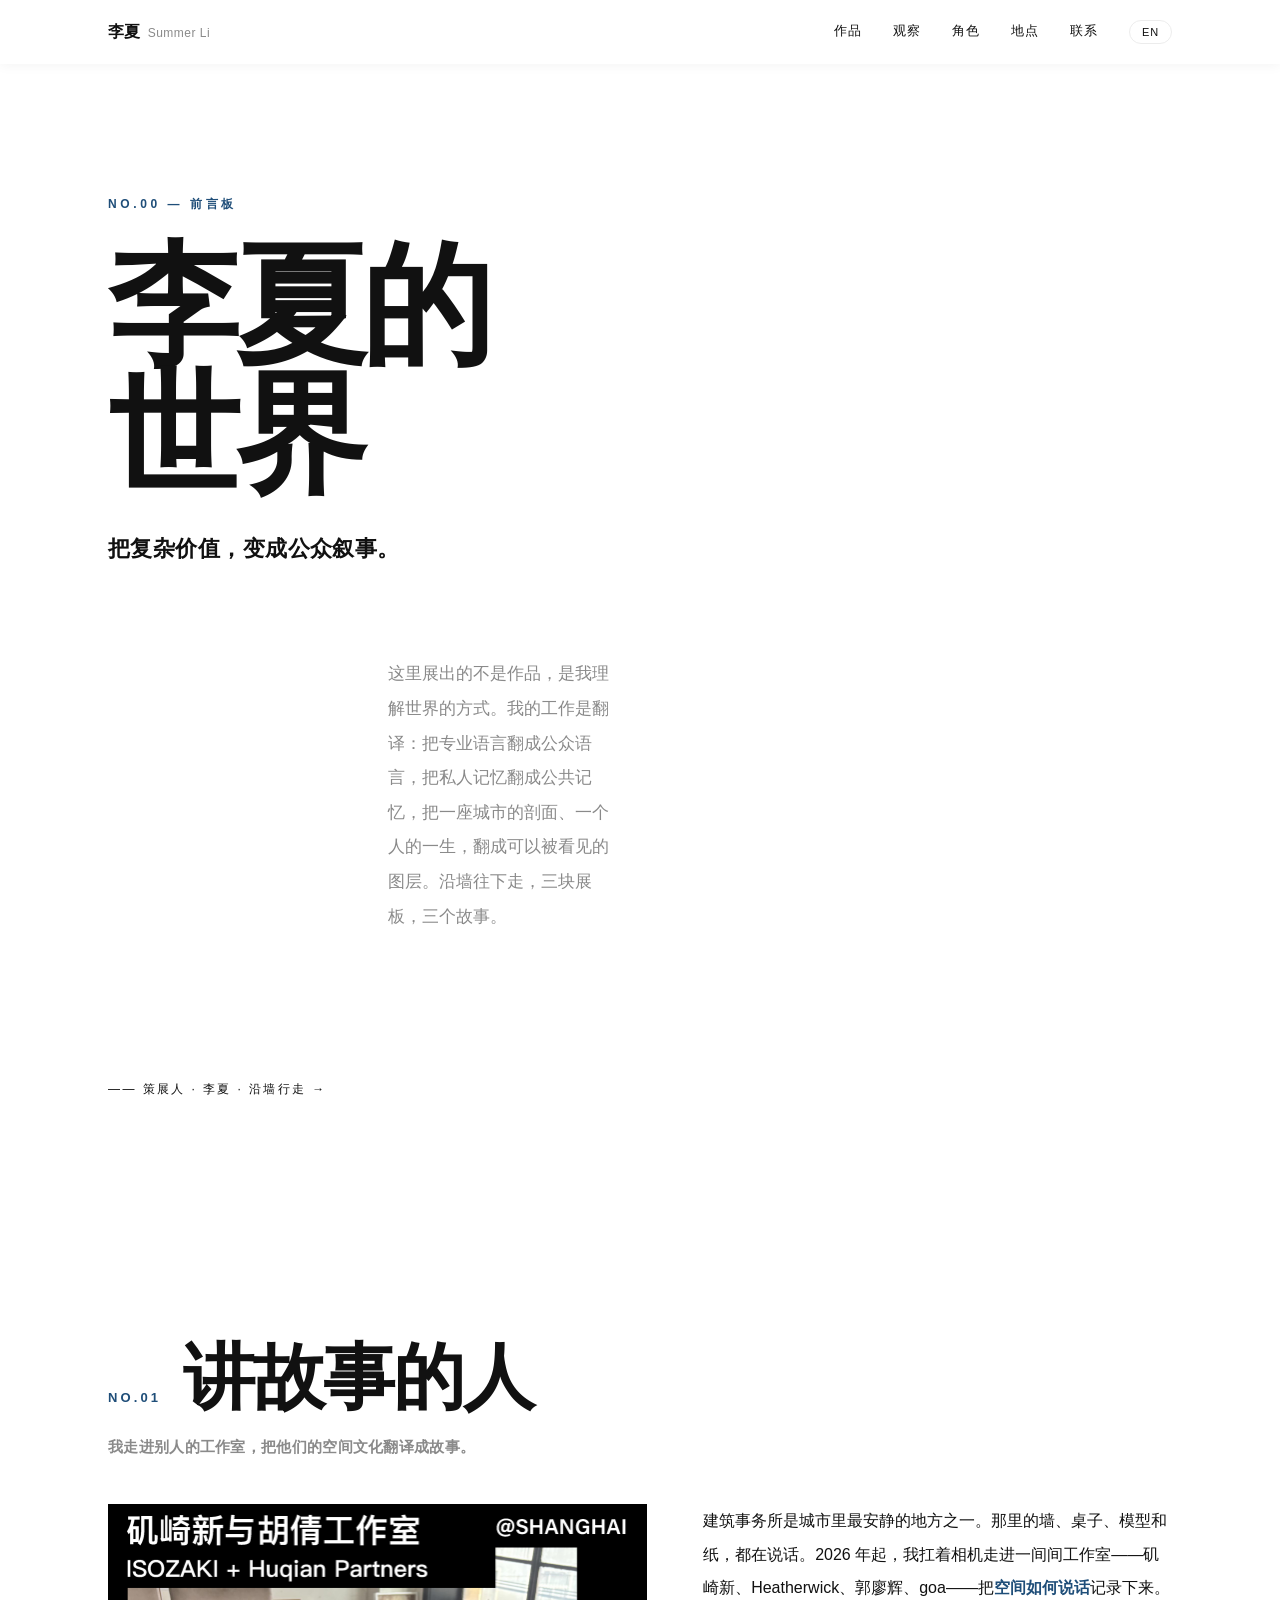
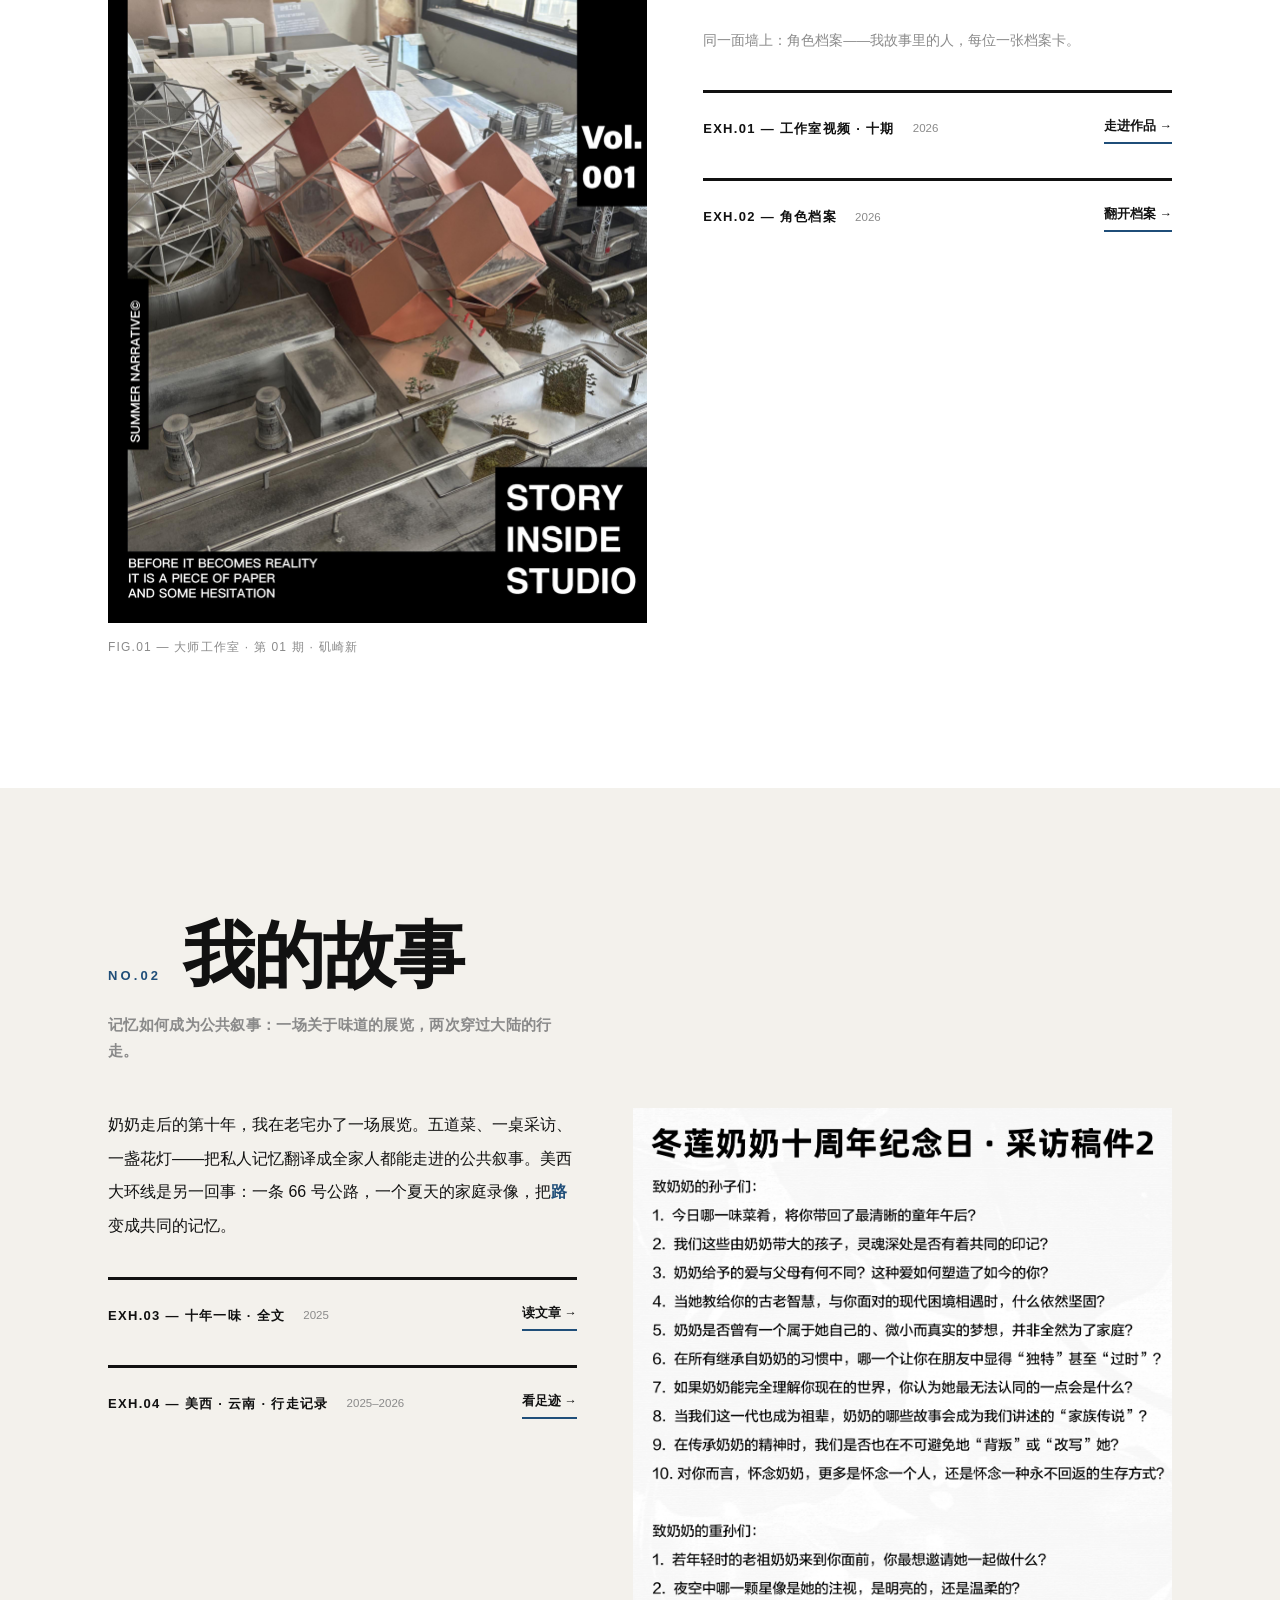
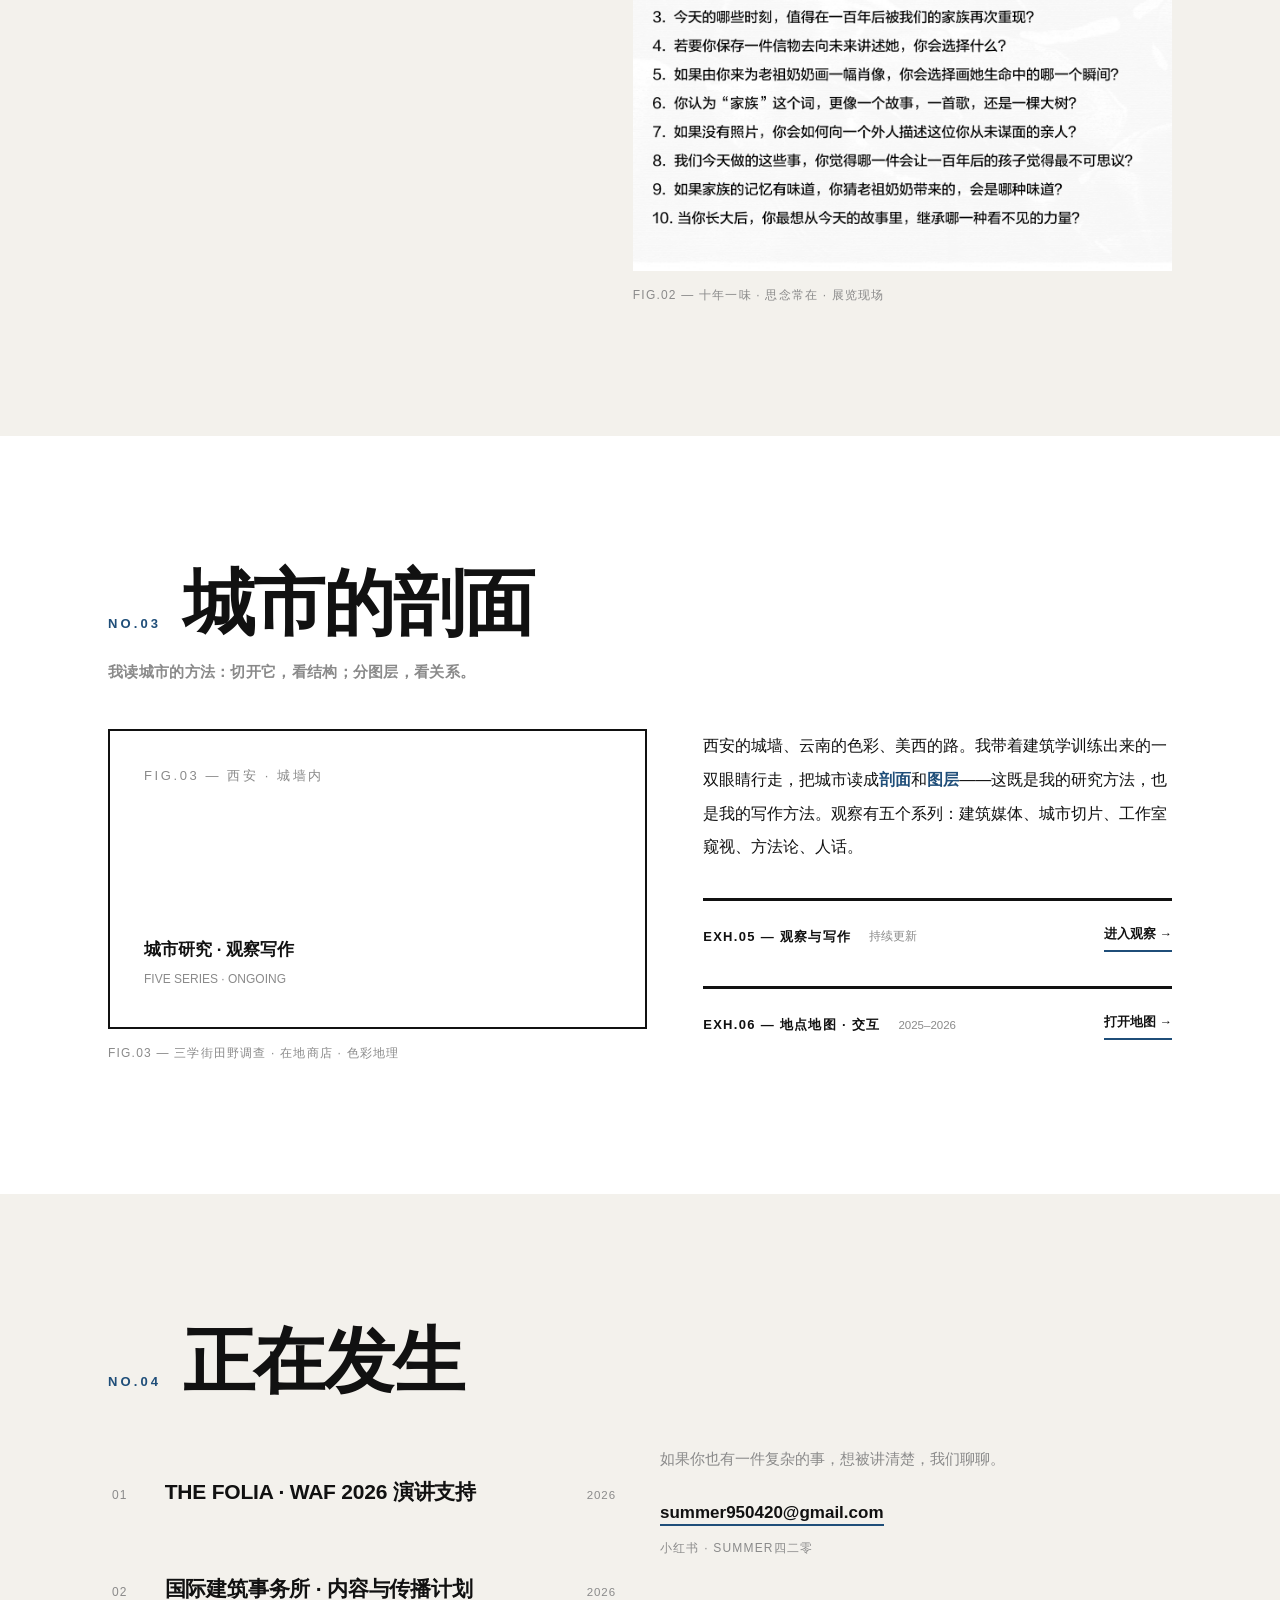
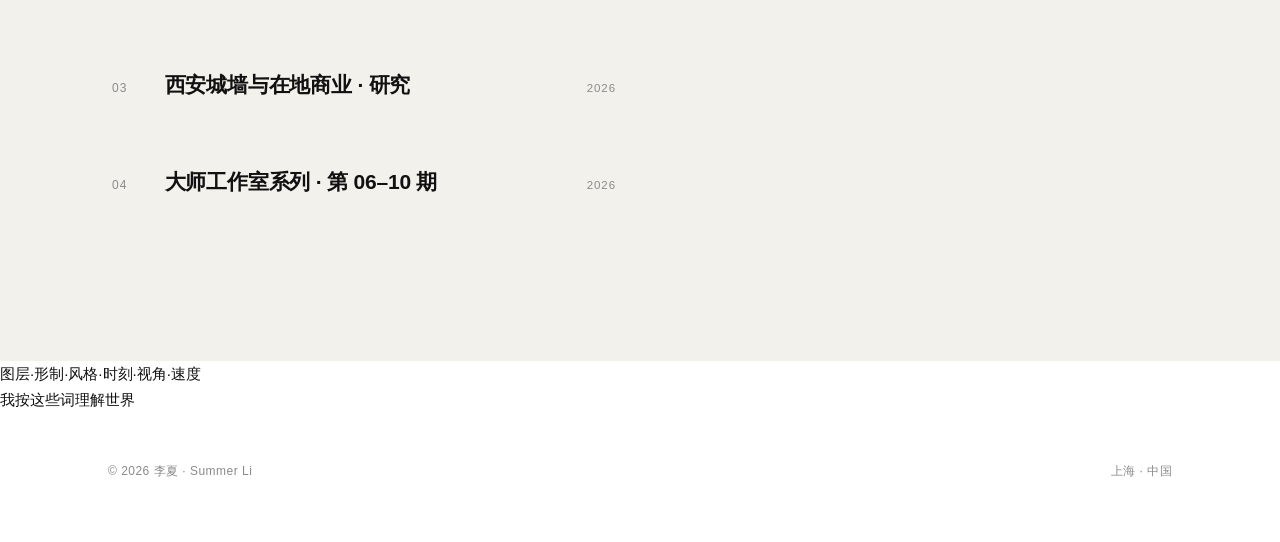
==== commit 1cc81769: "首页重做为真实展墙版面：前言板+三块展板+结语，图文混排整幅版面" ====
--- a/index.html
+++ b/index.html
@@ -3,7 +3,7 @@
 <head>
 <meta charset="UTF-8">
 <meta name="viewport" content="width=device-width, initial-scale=1.0">
-<title>李夏 · Summer Li — 把复杂价值变成公众叙事</title>
+<title>李夏 · Summer Li — 李夏的世界</title>
 <link rel="stylesheet" href="css/style.css">
 </head>
 <body>
@@ -22,153 +22,160 @@
   </div>
 </header>
 
-<!-- 展墙：前言 -->
-<section class="wall">
-  <div class="wall-head">
-    <p class="kicker"><span class="zh">一场展览 · 李夏的世界</span><span class="en">An Exhibition · The World of Summer Li</span></p>
-    <h1>
-      <span class="zh">把复杂价值，<br>变成公众叙事。</span>
-      <span class="en">Turning complex value<br>into public narrative.</span>
-    </h1>
-    <p class="curator">
-      <span class="zh">
-        这里展出的不是作品，是我理解世界的方式。<br>
-        我的工作是翻译：把专业语言翻成公众语言，把私人记忆翻成公共记忆，<br>
-        把一座城市的剖面、一个人的一生，翻成<em>可以被看见的图层</em>。<br>
-        点击墙上的每一幅展品，走进一段故事。
-      </span>
-      <span class="en">
-        What hangs here is not my work — it is the way I read the world.<br>
-        My work is translation: professional language into public language, private memory into shared memory,<br>
-        a city's section, or a life, into <em>layers that can be seen</em>.<br>
-        Click any piece on the wall to step into a story.
-      </span>
-    </p>
-    <p class="sign"><span class="zh">—— 策展人 · 李夏</span><span class="en">— Curated by Summer Li</span></p>
-  </div>
+<!-- 前言板 -->
+<section class="wall-intro">
+  <p class="num">NO.00 — <span class="zh">前言板</span><span class="en">INTRO</span></p>
+  <h1>
+    <span class="zh">李夏的<br>世界</span>
+    <span class="en">Summer's<br>World</span>
+  </h1>
+  <p class="subline"><span class="zh">把复杂价值，变成公众叙事。</span><span class="en">Turning complex value into public narrative.</span></p>
+  <p class="preface">
+    <span class="zh">
+      这里展出的不是作品，是我理解世界的方式。我的工作是翻译：把专业语言翻成公众语言，把私人记忆翻成公共记忆，把一座城市的剖面、一个人的一生，翻成可以被看见的图层。沿墙往下走，三块展板，三个故事。
+    </span>
+    <span class="en">
+      What hangs here is not my work — it is the way I read the world. My work is translation: professional language into public language, private memory into shared memory, a city's section or a life into layers that can be seen. Walk along the wall — three panels, three stories.
+    </span>
+  </p>
+  <p class="sign"><span class="zh">—— 策展人 · 李夏 · 沿墙行走 →</span><span class="en">— Curated by Summer Li · Walk the wall →</span></p>
+</section>
 
-  <!-- 展墙主体 -->
-  <div class="wall-body">
+<!-- A 展板 · 讲故事的人 -->
+<section class="panel">
+  <div class="p-in">
+    <div class="p-head">
+      <span class="p-no">NO.01</span>
+      <span class="p-title"><span class="zh">讲故事的人</span><span class="en">Storytellers</span></span>
+    </div>
+    <p class="p-sub"><span class="zh">我走进别人的工作室，把他们的空间文化翻译成故事。</span><span class="en">I step into other people's studios and translate their spatial culture into stories.</span></p>
 
-    <!-- 展区 A -->
-    <div class="zone">
-      <div class="zone-head">
-        <span class="no">A</span>
-        <span class="t"><span class="zh">讲故事的人</span><span class="en">Storytellers</span></span>
-        <span class="en">OTHERS' STORIES</span>
+    <div class="p-grid">
+      <div class="p-fig">
+        <div class="fig"><img src="images/studio_arata.jpg" alt="大师工作室 · 矶崎新"></div>
+        <p class="p-cap">FIG.01 — <span class="zh">大师工作室 · 第 01 期 · 矶崎新</span><span class="en">Studio Visits No.01 · Arata Isozaki</span></p>
       </div>
-      <div class="gallery">
-        <a class="exh" href="works.html">
-          <div class="frame"><img src="images/studio_arata.jpg" alt="大师工作室 · 矶崎新"></div>
-          <div class="plate"><p class="no">EXH.01</p><p class="t">大师工作室 · 矶崎新</p><p class="m">VIDEO · 2026</p></div>
-        </a>
-        <a class="exh" href="roles.html">
-          <div class="frame" style="padding-bottom:26px;min-height:180px;display:flex;align-items:center;justify-content:center;background:#e8eef5;">
-            <p style="font-size:15px;font-weight:700;letter-spacing:0.04em;color:#1a1a1a;">角色档案<br><span style="font-size:11px;font-weight:400;color:#666;letter-spacing:0.14em;">CHAR.01 — 06</span></p>
-          </div>
-          <div class="plate"><p class="no">EXH.02</p><p class="t"><span class="zh">档案室 · 角色</span><span class="en">Archive · Roles</span></p><p class="m">PEOPLE · 2026</p></div>
-        </a>
-        <a class="exh" href="works.html">
-          <div class="frame" style="padding-bottom:26px;min-height:220px;display:flex;align-items:center;justify-content:center;background:#1a1a1a;">
-            <p style="font-size:14px;font-weight:700;letter-spacing:0.1em;color:#fff;">THE FOLIA<br><span style="font-size:10px;font-weight:400;color:#999;letter-spacing:0.16em;">WAF 2026</span></p>
-          </div>
-          <div class="plate"><p class="no">EXH.03</p><p class="t"><span class="zh">一座高楼的演讲</span><span class="en">A Tower's Speech</span></p><p class="m">PROJECT · 2026</p></div>
-        </a>
+      <div class="p-body">
+        <p><span class="zh">建筑事务所是城市里最安静的地方之一。那里的墙、桌子、模型和纸，都在说话。2026 年起，我扛着相机走进一间间工作室——矶崎新、Heatherwick、郭廖辉、goa——把<em>空间如何说话</em>记录下来。</span><span class="en">Architecture studios are among the quietest places in the city — yet their walls, tables, models and paper all speak. Since 2026 I have carried a camera into one studio after another — Isozaki, Heatherwick, Guo Liaohui, goa — recording <em>how space speaks</em>.</span></p>
+        <p style="font-size:13.5px;color:var(--gray);"><span class="zh">同一面墙上：角色档案——我故事里的人，每位一张档案卡。</span><span class="en">On the same wall: the character archive — people in my stories.</span></p>
+        <div class="p-plate">
+          <span class="t">EXH.01 — <span class="zh">工作室视频 · 十期</span><span class="en">STUDIO VISITS · 10</span></span>
+          <span class="m">2026</span>
+          <a class="go" href="works.html"><span class="zh">走进作品 →</span><span class="en">Enter works →</span></a>
+        </div>
+        <div class="p-plate">
+          <span class="t">EXH.02 — <span class="zh">角色档案</span><span class="en">ROLE ARCHIVE</span></span>
+          <span class="m">2026</span>
+          <a class="go" href="roles.html"><span class="zh">翻开档案 →</span><span class="en">Open archive →</span></a>
+        </div>
       </div>
     </div>
+  </div>
+</section>
 
-    <!-- 展区 B -->
-    <div class="zone">
-      <div class="zone-head">
-        <span class="no">B</span>
-        <span class="t"><span class="zh">我的故事</span><span class="en">My Stories</span></span>
-        <span class="en">MEMORY &amp; JOURNEY</span>
+<!-- B 展板 · 我的故事 -->
+<section class="panel alt">
+  <div class="p-in">
+    <div class="p-head">
+      <span class="p-no">NO.02</span>
+      <span class="p-title"><span class="zh">我的故事</span><span class="en">My Stories</span></span>
+    </div>
+    <p class="p-sub"><span class="zh">记忆如何成为公共叙事：一场关于味道的展览，两次穿过大陆的行走。</span><span class="en">How memory becomes narrative: an exhibition about taste, and two journeys across continents.</span></p>
+
+    <div class="p-grid rev">
+      <div class="p-body">
+        <p><span class="zh">奶奶走后的第十年，我在老宅办了一场展览。五道菜、一桌采访、一盏花灯——把私人记忆翻译成全家人都能走进的公共叙事。美西大环线是另一回事：一条 66 号公路，一个夏天的家庭录像，把<em>路</em>变成共同的记忆。</span><span class="en">Ten years after my grandmother passed away, I held an exhibition in the old house — five dishes, a round of interviews, one paper lantern: private memory translated into a story the whole family could walk into. The US West loop was another kind of story: one summer, one family, a road that became shared memory.</span></p>
+        <div class="p-plate">
+          <span class="t">EXH.03 — <span class="zh">十年一味 · 全文</span><span class="en">A TASTE OF TEN YEARS · ESSAY</span></span>
+          <span class="m">2025</span>
+          <a class="go" href="shi-nian-yi-wei.html"><span class="zh">读文章 →</span><span class="en">Read →</span></a>
+        </div>
+        <div class="p-plate">
+          <span class="t">EXH.04 — <span class="zh">美西 · 云南 · 行走记录</span><span class="en">JOURNEYS · US &amp; YUNNAN</span></span>
+          <span class="m">2025–2026</span>
+          <a class="go" href="places.html"><span class="zh">看足迹 →</span><span class="en">See footprints →</span></a>
+        </div>
       </div>
-      <div class="gallery">
-        <a class="exh" href="shi-nian-yi-wei.html">
-          <div class="frame"><img src="images/memorial.jpg" alt="十年一味 · 展览"></div>
-          <div class="plate"><p class="no">EXH.04</p><p class="t">十年一味 · 思念常在</p><p class="m">ESSAY · 2025</p></div>
-        </a>
-        <a class="exh" href="places.html">
-          <div class="frame"><img src="images/route_west.jpg" alt="美西大环线"></div>
-          <div class="plate"><p class="no">EXH.05</p><p class="t"><span class="zh">美西大环线</span><span class="en">US West Loop</span></p><p class="m">JOURNEY · 2025</p></div>
-        </a>
-        <a class="exh" href="places.html">
-          <div class="frame"><img src="images/yunnan.png" alt="云南 · 景迈山"></div>
-          <div class="plate"><p class="no">EXH.06</p><p class="t"><span class="zh">云南的色彩地理</span><span class="en">Colour Geography</span></p><p class="m">FIELD NOTES · 2026</p></div>
-        </a>
+      <div class="p-fig">
+        <div class="fig"><img src="images/memorial.jpg" alt="十年一味 · 展览"></div>
+        <p class="p-cap">FIG.02 — <span class="zh">十年一味 · 思念常在 · 展览现场</span><span class="en">A Taste of Ten Years · exhibition</span></p>
       </div>
     </div>
+  </div>
+</section>
 
-    <!-- 展区 C -->
-    <div class="zone">
-      <div class="zone-head">
-        <span class="no">C</span>
-        <span class="t"><span class="zh">城市的剖面</span><span class="en">City Sections</span></span>
-        <span class="en">OBSERVATION &amp; RESEARCH</span>
+<!-- C 展板 · 城市的剖面 -->
+<section class="panel">
+  <div class="p-in">
+    <div class="p-head">
+      <span class="p-no">NO.03</span>
+      <span class="p-title"><span class="zh">城市的剖面</span><span class="en">City Sections</span></span>
+    </div>
+    <p class="p-sub"><span class="zh">我读城市的方法：切开它，看结构；分图层，看关系。</span><span class="en">My way of reading cities: cut them open to see structure, split into layers to see relations.</span></p>
+
+    <div class="p-grid">
+      <div class="p-fig">
+        <div class="fig plain">
+          <p style="font-size:13px;letter-spacing:0.2em;color:var(--gray);">FIG.03 — <span class="zh">西安 · 城墙内</span><span class="en">Xi'an · Inside the Wall</span></p>
+          <p style="font-size:17px;font-weight:700;line-height:1.7;">城市研究 · 观察写作<br><span style="font-size:12px;font-weight:400;color:var(--gray);">FIVE SERIES · ONGOING</span></p>
+        </div>
+        <p class="p-cap">FIG.03 — <span class="zh">三学街田野调查 · 在地商店 · 色彩地理</span><span class="en">Field notes · local shops · colour geography</span></p>
       </div>
-      <div class="gallery">
-        <a class="exh" href="writing.html">
-          <div class="frame" style="padding-bottom:26px;min-height:200px;display:flex;align-items:center;justify-content:center;background:#f2ede4;">
-            <p style="font-size:15px;font-weight:700;letter-spacing:0.04em;color:#1a1a1a;">观察 · 写作<br><span style="font-size:11px;font-weight:400;color:#666;letter-spacing:0.14em;">FIVE SERIES</span></p>
-          </div>
-          <div class="plate"><p class="no">EXH.07</p><p class="t"><span class="zh">我理解世界的角度</span><span class="en">How I Read the World</span></p><p class="m">WRITING · ONGOING</p></div>
-        </a>
-        <a class="exh" href="places.html">
-          <div class="frame"><img src="images/xian.png" alt="西安研究"></div>
-          <div class="plate"><p class="no">EXH.08</p><p class="t"><span class="zh">西安 · 城墙与在地</span><span class="en">Xi'an · Wall &amp; Local</span></p><p class="m">RESEARCH · ONGOING</p></div>
-        </a>
-        <a class="exh" href="places.html">
-          <div class="frame"><img src="images/place_beijing.webp" alt="地点地图"></div>
-          <div class="plate"><p class="no">EXH.09</p><p class="t"><span class="zh">走过的地方</span><span class="en">Places</span></p><p class="m">MAP · INTERACTIVE</p></div>
-        </a>
+      <div class="p-body">
+        <p><span class="zh">西安的城墙、云南的色彩、美西的路。我带着建筑学训练出来的一双眼睛行走，把城市读成<em>剖面</em>和<em>图层</em>——这既是我的研究方法，也是我的写作方法。观察有五个系列：建筑媒体、城市切片、工作室窥视、方法论、人话。</span><span class="en">The wall of Xi'an, the colours of Yunnan, the roads of the American West. I walk with a pair of eyes trained in architecture, reading cities as <em>sections</em> and <em>layers</em> — my way of research, and my way of writing. Five series: media watch, city slices, studio peeks, method, notes.</span></p>
+        <div class="p-plate">
+          <span class="t">EXH.05 — <span class="zh">观察与写作</span><span class="en">WRITING</span></span>
+          <span class="m"><span class="zh">持续更新</span><span class="en">ONGOING</span></span>
+          <a class="go" href="writing.html"><span class="zh">进入观察 →</span><span class="en">Enter writing →</span></a>
+        </div>
+        <div class="p-plate">
+          <span class="t">EXH.06 — <span class="zh">地点地图 · 交互</span><span class="en">PLACES · INTERACTIVE</span></span>
+          <span class="m">2025–2026</span>
+          <a class="go" href="places.html"><span class="zh">打开地图 →</span><span class="en">Open map →</span></a>
+        </div>
+      </div>
+    </div>
+  </div>
+</section>
+
+<!-- 结语板 -->
+<section class="panel alt">
+  <div class="p-in">
+    <div class="p-head">
+      <span class="p-no">NO.04</span>
+      <span class="p-title"><span class="zh">正在发生</span><span class="en">Now</span></span>
+    </div>
+    <div class="wall-end" style="padding:0;">
+      <div class="ends">
+        <div>
+          <ul class="serial" style="padding:0;">
+            <li><span class="no">01</span><span class="t"><span class="zh">THE FOLIA · WAF 2026 演讲支持</span><span class="en">THE FOLIA · WAF keynote</span></span><span class="meta">2026</span></li>
+            <li><span class="no">02</span><span class="t"><span class="zh">国际建筑事务所 · 内容与传播计划</span><span class="en">International practice · content plan</span></span><span class="meta">2026</span></li>
+            <li><span class="no">03</span><span class="t"><span class="zh">西安城墙与在地商业 · 研究</span><span class="en">Xi'an wall · urban research</span></span><span class="meta">2026</span></li>
+            <li><span class="no">04</span><span class="t"><span class="zh">大师工作室系列 · 第 06–10 期</span><span class="en">Studio visits · No.06–10</span></span><span class="meta">2026</span></li>
+          </ul>
+        </div>
+        <div>
+          <p style="font-size:15px;line-height:2;color:var(--gray);">
+            <span class="zh">如果你也有一件复杂的事，想被讲清楚，我们聊聊。</span>
+            <span class="en">If you have something complex that deserves a story, let's talk.</span>
+          </p>
+          <p style="margin-top:24px;">
+            <a href="mailto:summer950420@gmail.com" style="font-size:17px;font-weight:600;color:var(--ink);text-decoration:none;border-bottom:2px solid var(--accent);padding-bottom:2px;">summer950420@gmail.com</a>
+          </p>
+          <p style="margin-top:10px;font-size:12px;color:var(--gray);letter-spacing:0.1em;">小红书 · SUMMER四二零</p>
+        </div>
       </div>
     </div>
   </div>
 </section>
 
 <!-- 诗行 -->
-<section class="plan-poem reveal" style="background:#fff;">
+<section class="plan-poem reveal">
   <p class="line">
     <span>图层</span><span class="sep">·</span><span>形制</span><span class="sep">·</span><span>风格</span><span class="sep">·</span><span>时刻</span><span class="sep">·</span><span>视角</span><span class="sep">·</span><span>速度</span>
   </p>
   <p class="foot"><span class="zh">我按这些词理解世界</span><span class="en">these are the words I read the world by</span></p>
-</section>
-
-<!-- 关于与联系 -->
-<section class="section reveal" id="about">
-  <div class="wrap">
-    <div class="about-grid">
-      <div>
-        <p class="t">
-          <span class="zh">你好，我是李夏。建筑学出身，做过建筑媒体，现在做独立的内容工作。帮设计机构把思考变成万人关注的账号，帮事务所把项目讲进国际奖项的短名单，也给自己奶奶办过一场关于味道的展览。</span>
-          <span class="en">Hello, I'm Summer. Architecture-trained, media-born, now working independently — growing accounts, carrying projects into award shortlists, and curating exhibitions about my grandmother's cooking.</span>
-        </p>
-        <p class="p">
-          <span class="zh">如果你也有一件复杂的事，想被讲清楚，我们聊聊。</span>
-          <span class="en">If you have something complex that deserves a story, let's talk.</span>
-        </p>
-        <div class="nums" style="margin-top:34px;display:flex;gap:48px;flex-wrap:wrap;">
-          <div class="cell" style="font-size:11px;color:var(--gray);letter-spacing:0.14em;text-transform:uppercase;"><span class="zh">期工作室视频</span><span class="en">Studio visits</span><b>10</b></div>
-          <div class="cell" style="font-size:11px;color:var(--gray);letter-spacing:0.14em;text-transform:uppercase;"><span class="zh">粉丝从零起步</span><span class="en">Followers</span><b>1W+</b></div>
-          <div class="cell" style="font-size:11px;color:var(--gray);letter-spacing:0.14em;text-transform:uppercase;"><span class="zh">演讲支持</span><span class="en">Keynotes</span><b>20+</b></div>
-          <div class="cell" style="font-size:11px;color:var(--gray);letter-spacing:0.14em;text-transform:uppercase;"><span class="zh">服务项目</span><span class="en">Projects</span><b>60+</b></div>
-        </div>
-      </div>
-      <div>
-        <ul class="serial" style="padding:0;">
-          <li><span class="no">01</span><span class="t"><span class="zh">THE FOLIA · WAF 2026 演讲支持</span><span class="en">THE FOLIA · WAF keynote</span></span><span class="meta">2026</span></li>
-          <li><span class="no">02</span><span class="t"><span class="zh">国际建筑事务所 · 内容与传播计划</span><span class="en">International practice · content plan</span></span><span class="meta">2026</span></li>
-          <li><span class="no">03</span><span class="t"><span class="zh">西安城墙与在地商业 · 城市研究</span><span class="en">Xi'an wall · urban research</span></span><span class="meta">2026</span></li>
-          <li><span class="no">04</span><span class="t"><span class="zh">大师工作室系列 · 第 06–10 期拍摄中</span><span class="en">Studio visits · No.06–10</span></span><span class="meta">2026</span></li>
-        </ul>
-        <div style="margin-top:40px;">
-          <a href="mailto:summer950420@gmail.com" style="font-size:16px;font-weight:600;color:var(--ink);text-decoration:none;border-bottom:2px solid var(--accent);padding-bottom:2px;">summer950420@gmail.com</a>
-          <p style="margin-top:10px;font-size:12px;color:var(--gray);letter-spacing:0.1em;">小红书 · SUMMER四二零</p>
-        </div>
-      </div>
-    </div>
-  </div>
 </section>
 
 <footer class="site-foot">
--- a/css/style.css
+++ b/css/style.css
@@ -444,3 +444,66 @@
 .exh .plate .no { font-size: 10px; color: var(--gray); letter-spacing: 0.16em; }
 .exh .plate .t { font-size: 13.5px; font-weight: 700; margin-top: 3px; letter-spacing: -0.005em; }
 .exh .plate .m { font-size: 10.5px; color: var(--gray); margin-top: 2px; letter-spacing: 0.06em; }
+
+/* ============ 展墙：整面墙的版面 ============ */
+.wall-intro {
+  max-width: var(--maxw); margin: 0 auto;
+  padding: 130px 28px 110px;
+}
+.wall-intro .num { font-size: 12px; color: var(--accent); font-weight: 700; letter-spacing: 0.3em; }
+.wall-intro h1 {
+  font-weight: 900; letter-spacing: -0.04em;
+  font-size: clamp(64px, 11vw, 132px); line-height: 0.98;
+  margin: 26px 0 0;
+}
+.wall-intro .subline {
+  margin-top: 30px; font-size: clamp(17px, 2vw, 22px); font-weight: 600;
+  letter-spacing: 0.02em; max-width: 24em;
+}
+.wall-intro .preface {
+  margin-top: 48px; max-width: 34em;
+  font-size: 16.5px; line-height: 2.1; color: var(--gray);
+}
+.wall-intro .sign { margin-top: 26px; font-size: 12px; color: var(--ink); letter-spacing: 0.2em; }
+
+/* 展板：图文混排整幅版面 */
+.panel { padding: 130px 0; }
+.panel.alt { background: #f3f1ec; }
+.panel .p-in { max-width: var(--maxw); margin: 0 auto; padding: 0 28px; }
+.panel .p-head { display: flex; align-items: baseline; gap: 22px; margin-bottom: 18px; }
+.panel .p-no { font-size: 13px; font-weight: 700; color: var(--accent); letter-spacing: 0.24em; }
+.panel .p-title { font-size: clamp(40px, 6vw, 72px); font-weight: 900; letter-spacing: -0.03em; line-height: 1.05; }
+.panel .p-sub { margin-top: 14px; font-size: 15px; font-weight: 600; color: var(--gray); letter-spacing: 0.02em; max-width: 30em; }
+
+.panel .p-grid { display: grid; grid-template-columns: 1.15fr 1fr; gap: 56px; margin-top: 44px; align-items: start; }
+.panel .p-grid.rev { grid-template-columns: 1fr 1.15fr; }
+@media (max-width: 900px) { .panel .p-grid, .panel .p-grid.rev { grid-template-columns: 1fr; } }
+
+.panel .p-fig .fig { background: #fff; }
+.panel .p-fig .fig img { width: 100%; display: block; }
+.panel .p-fig .fig.plain {
+  padding: 34px; min-height: 300px; display: flex; flex-direction: column;
+  justify-content: space-between; border: 2px solid var(--ink);
+}
+.panel .p-cap { margin-top: 14px; font-size: 12px; color: var(--gray); letter-spacing: 0.1em; }
+
+.panel .p-body { font-size: 16px; line-height: 2.1; color: var(--ink); }
+.panel .p-body em { font-style: normal; color: var(--accent); font-weight: 600; }
+.panel .p-body p { margin-bottom: 1.4em; }
+.panel .p-plate {
+  margin-top: 34px; padding-top: 20px; border-top: 3px solid var(--ink);
+  display: flex; align-items: center; gap: 18px; flex-wrap: wrap;
+}
+.panel .p-plate .t { font-size: 13px; font-weight: 700; letter-spacing: 0.1em; }
+.panel .p-plate .m { font-size: 11.5px; color: var(--gray); }
+.panel .p-plate .go {
+  margin-left: auto; font-size: 12.5px; font-weight: 600; color: var(--ink);
+  text-decoration: none; border-bottom: 2px solid var(--accent); padding-bottom: 3px;
+}
+.panel .p-plate .go:hover { color: var(--accent); }
+
+/* 结语板 */
+.wall-end { max-width: var(--maxw); margin: 0 auto; padding: 100px 28px 110px; }
+.wall-end h2 { font-weight: 900; letter-spacing: -0.03em; font-size: clamp(36px, 5vw, 60px); }
+.wall-end .ends { margin-top: 44px; display: grid; grid-template-columns: 1fr 1fr; gap: 40px; }
+@media (max-width: 800px) { .wall-end .ends { grid-template-columns: 1fr; } }
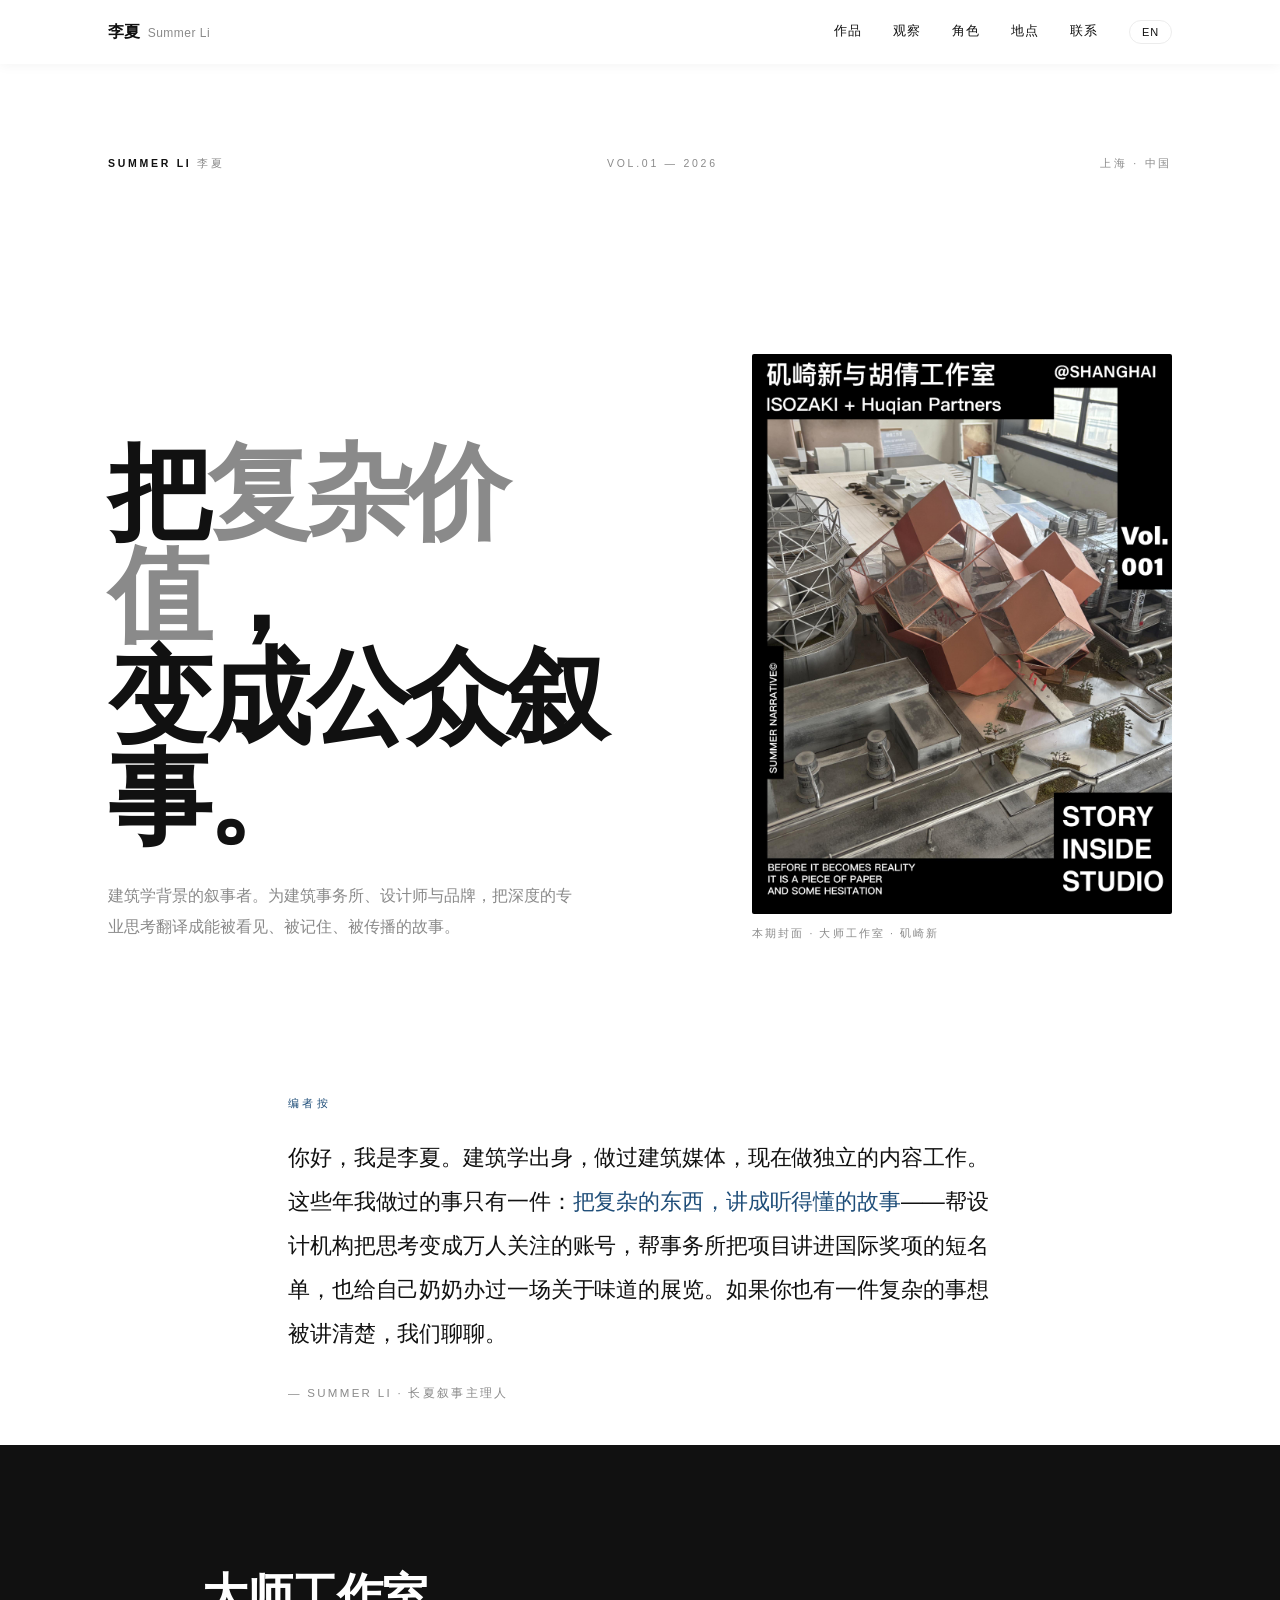
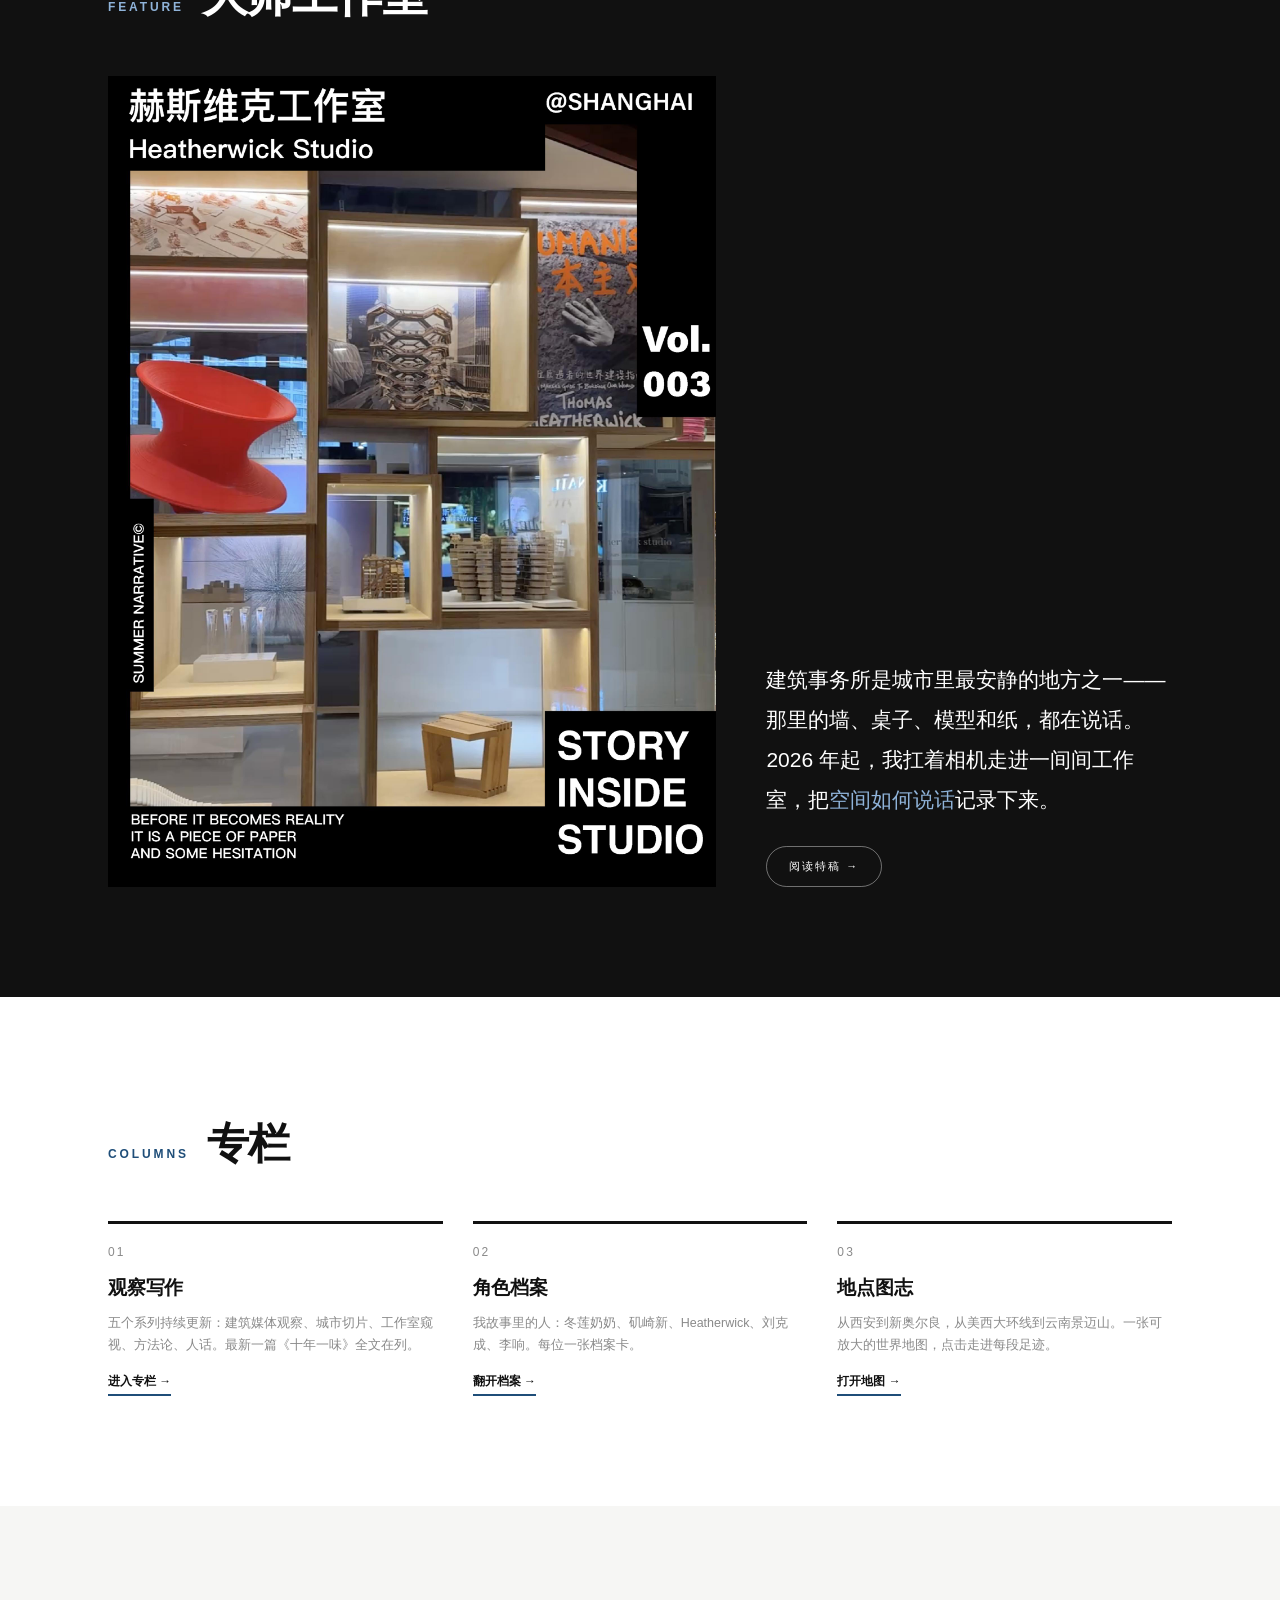
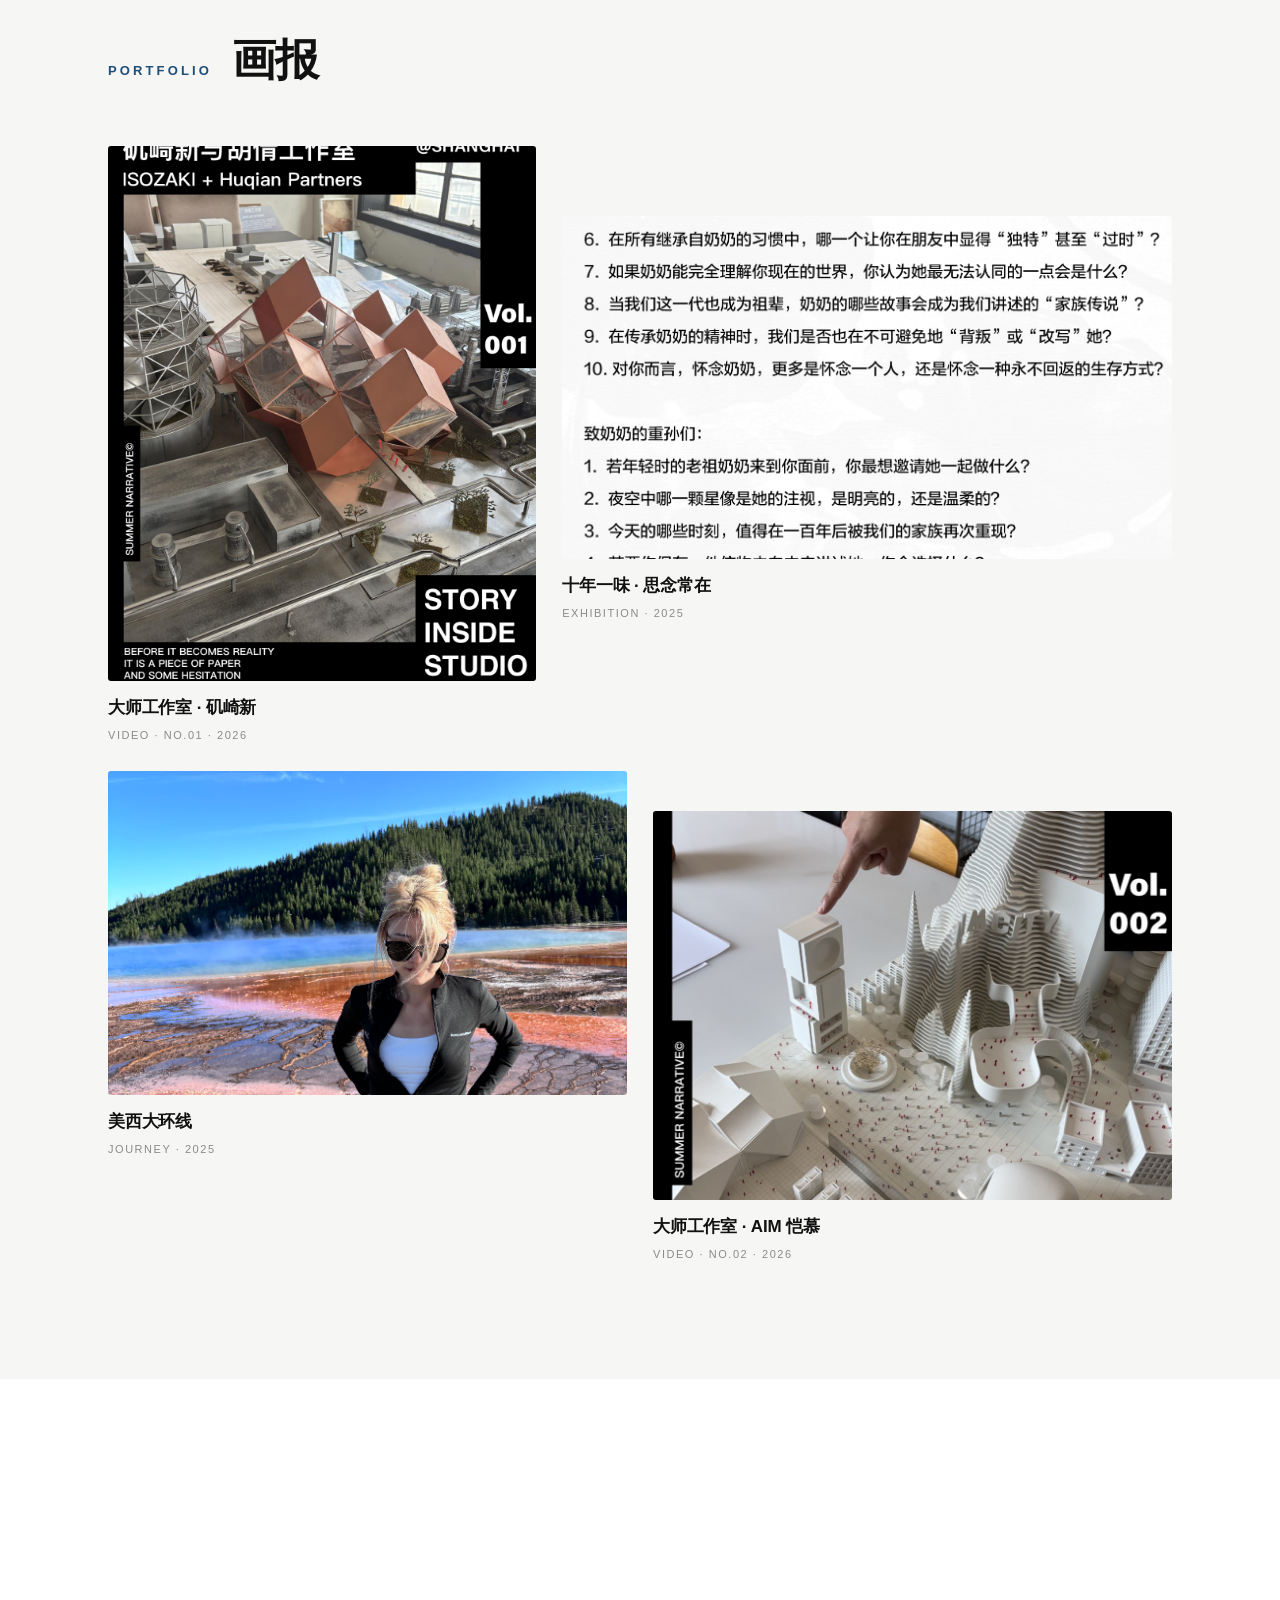
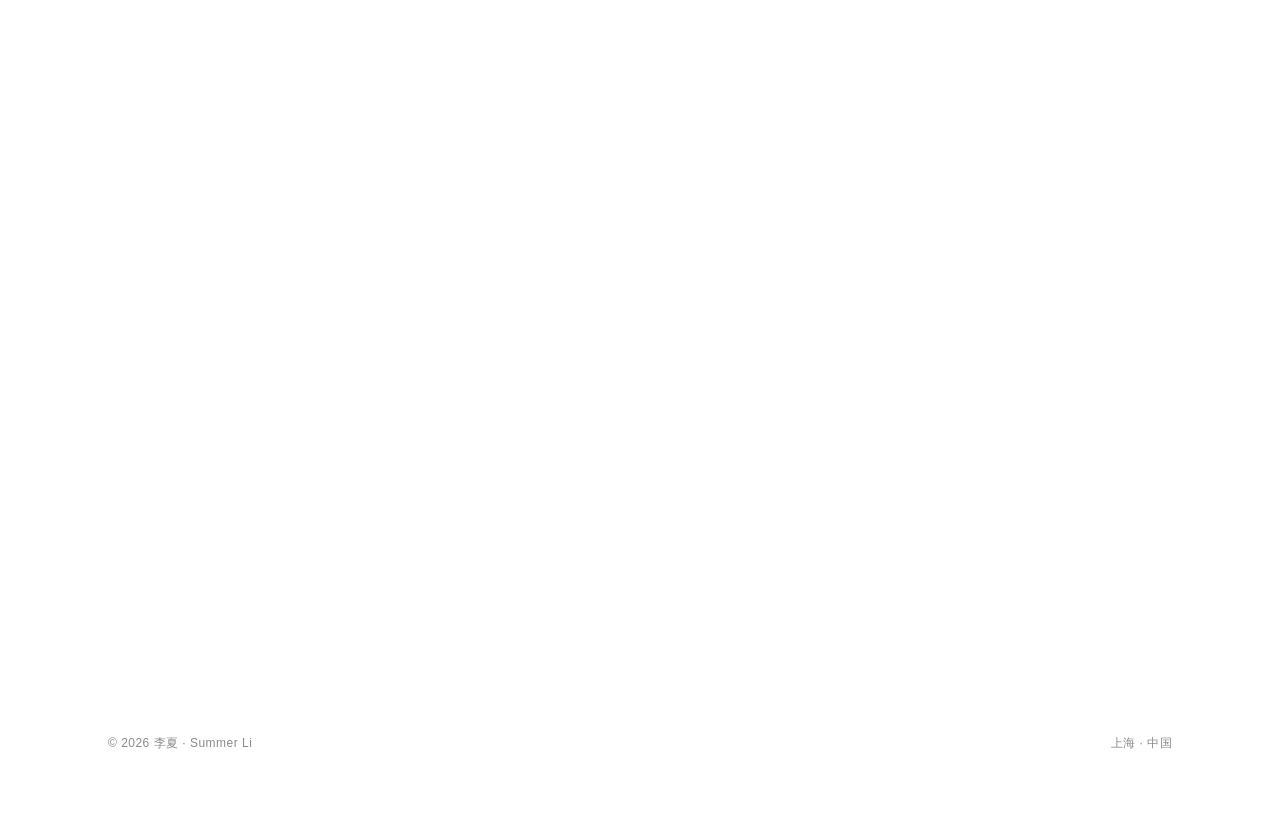
==== commit 8b5b74dc: "首页定稿为杂志刊：刊头+封面+编者按+特稿+专栏+画报+后记" ====
--- a/index.html
+++ b/index.html
@@ -3,7 +3,7 @@
 <head>
 <meta charset="UTF-8">
 <meta name="viewport" content="width=device-width, initial-scale=1.0">
-<title>李夏 · Summer Li — 李夏的世界</title>
+<title>李夏 · Summer Li — 把复杂价值变成公众叙事</title>
 <link rel="stylesheet" href="css/style.css">
 </head>
 <body>
@@ -22,160 +22,167 @@
   </div>
 </header>
 
-<!-- 前言板 -->
-<section class="wall-intro">
-  <p class="num">NO.00 — <span class="zh">前言板</span><span class="en">INTRO</span></p>
-  <h1>
-    <span class="zh">李夏的<br>世界</span>
-    <span class="en">Summer's<br>World</span>
-  </h1>
-  <p class="subline"><span class="zh">把复杂价值，变成公众叙事。</span><span class="en">Turning complex value into public narrative.</span></p>
-  <p class="preface">
+<!-- 刊头 -->
+<div class="mast">
+  <span><b>SUMMER LI</b> <span class="zh">李夏</span></span>
+  <span>VOL.01 — 2026</span>
+  <span><span class="zh">上海 · 中国</span><span class="en">SHANGHAI, CN</span></span>
+</div>
+
+<!-- 封面 -->
+<section class="cover">
+  <div class="cover-t">
+    <h1>
+      <span class="zh">把<span class="dim">复杂价值</span>，<br>变成公众叙事。</span>
+      <span class="en">Turning <span class="dim">complex value</span><br>into public narrative.</span>
+    </h1>
+    <p class="rule">
+      <span class="zh">建筑学背景的叙事者。为建筑事务所、设计师与品牌，把深度的专业思考翻译成能被看见、被记住、被传播的故事。</span>
+      <span class="en">Architecture-trained storyteller. For practices, designers and brands — translating deep thinking into stories that can be seen, remembered and shared.</span>
+    </p>
+  </div>
+  <div class="cover-img">
+    <div class="frame"><img src="images/studio_arata.jpg" alt="大师工作室 · 矶崎新"></div>
+    <p class="cap"><span class="zh">本期封面 · 大师工作室 · 矶崎新</span><span class="en">COVER · STUDIO VISITS NO.01</span></p>
+  </div>
+</section>
+
+<!-- 编者按 -->
+<section class="editorial reveal">
+  <p class="lab"><span class="zh">编者按</span><span class="en">EDITOR'S NOTE</span></p>
+  <p>
     <span class="zh">
-      这里展出的不是作品，是我理解世界的方式。我的工作是翻译：把专业语言翻成公众语言，把私人记忆翻成公共记忆，把一座城市的剖面、一个人的一生，翻成可以被看见的图层。沿墙往下走，三块展板，三个故事。
+      你好，我是李夏。建筑学出身，做过建筑媒体，现在做独立的内容工作。这些年我做过的事只有一件：<em>把复杂的东西，讲成听得懂的故事</em>——帮设计机构把思考变成万人关注的账号，帮事务所把项目讲进国际奖项的短名单，也给自己奶奶办过一场关于味道的展览。如果你也有一件复杂的事想被讲清楚，我们聊聊。
     </span>
     <span class="en">
-      What hangs here is not my work — it is the way I read the world. My work is translation: professional language into public language, private memory into shared memory, a city's section or a life into layers that can be seen. Walk along the wall — three panels, three stories.
+      Hello, I'm Summer. Architecture-trained, media-born, now working independently. For years I have been doing one thing: <em>turning complex things into stories people can hear</em> — growing accounts, carrying projects into award shortlists, and curating an exhibition about my grandmother's cooking. If you have something complex that deserves a story, let's talk.
     </span>
   </p>
-  <p class="sign"><span class="zh">—— 策展人 · 李夏 · 沿墙行走 →</span><span class="en">— Curated by Summer Li · Walk the wall →</span></p>
+  <p class="sign">— SUMMER LI · <span class="zh">长夏叙事主理人</span><span class="en">Summer Narrative</span></p>
 </section>
 
-<!-- A 展板 · 讲故事的人 -->
-<section class="panel">
-  <div class="p-in">
-    <div class="p-head">
-      <span class="p-no">NO.01</span>
-      <span class="p-title"><span class="zh">讲故事的人</span><span class="en">Storytellers</span></span>
+<!-- 特稿：大师工作室 -->
+<section class="feature reveal">
+  <div class="f-in">
+    <div class="f-head">
+      <span class="no">FEATURE</span>
+      <span class="t"><span class="zh">大师工作室</span><span class="en">Studio Visits</span></span>
+      <span class="en">INSIDE THE STUDIO</span>
     </div>
-    <p class="p-sub"><span class="zh">我走进别人的工作室，把他们的空间文化翻译成故事。</span><span class="en">I step into other people's studios and translate their spatial culture into stories.</span></p>
-
-    <div class="p-grid">
-      <div class="p-fig">
-        <div class="fig"><img src="images/studio_arata.jpg" alt="大师工作室 · 矶崎新"></div>
-        <p class="p-cap">FIG.01 — <span class="zh">大师工作室 · 第 01 期 · 矶崎新</span><span class="en">Studio Visits No.01 · Arata Isozaki</span></p>
-      </div>
-      <div class="p-body">
-        <p><span class="zh">建筑事务所是城市里最安静的地方之一。那里的墙、桌子、模型和纸，都在说话。2026 年起，我扛着相机走进一间间工作室——矶崎新、Heatherwick、郭廖辉、goa——把<em>空间如何说话</em>记录下来。</span><span class="en">Architecture studios are among the quietest places in the city — yet their walls, tables, models and paper all speak. Since 2026 I have carried a camera into one studio after another — Isozaki, Heatherwick, Guo Liaohui, goa — recording <em>how space speaks</em>.</span></p>
-        <p style="font-size:13.5px;color:var(--gray);"><span class="zh">同一面墙上：角色档案——我故事里的人，每位一张档案卡。</span><span class="en">On the same wall: the character archive — people in my stories.</span></p>
-        <div class="p-plate">
-          <span class="t">EXH.01 — <span class="zh">工作室视频 · 十期</span><span class="en">STUDIO VISITS · 10</span></span>
-          <span class="m">2026</span>
-          <a class="go" href="works.html"><span class="zh">走进作品 →</span><span class="en">Enter works →</span></a>
-        </div>
-        <div class="p-plate">
-          <span class="t">EXH.02 — <span class="zh">角色档案</span><span class="en">ROLE ARCHIVE</span></span>
-          <span class="m">2026</span>
-          <a class="go" href="roles.html"><span class="zh">翻开档案 →</span><span class="en">Open archive →</span></a>
-        </div>
+    <div class="f-grid">
+      <div class="f-img"><img src="images/studio_heatherwick.jpg" alt="Heatherwick Studio"></div>
+      <div class="f-body">
+        <p class="lede">
+          <span class="zh">建筑事务所是城市里最安静的地方之一——那里的墙、桌子、模型和纸，都在说话。2026 年起，我扛着相机走进一间间工作室，把<em>空间如何说话</em>记录下来。</span>
+          <span class="en">Architecture studios are among the quietest places in the city — yet their walls, tables, models and paper all speak. Since 2026 I have carried a camera into one studio after another, recording <em>how space speaks</em>.</span>
+        </p>
+        <a class="more" href="works.html"><span class="zh">阅读特稿</span><span class="en">READ THE FEATURE</span> →</a>
       </div>
     </div>
   </div>
 </section>
 
-<!-- B 展板 · 我的故事 -->
-<section class="panel alt">
-  <div class="p-in">
-    <div class="p-head">
-      <span class="p-no">NO.02</span>
-      <span class="p-title"><span class="zh">我的故事</span><span class="en">My Stories</span></span>
+<!-- 专栏 -->
+<section class="columns reveal" id="columns">
+  <div class="c-head">
+    <span class="no">COLUMNS</span>
+    <span class="t"><span class="zh">专栏</span><span class="en">Columns</span></span>
+    <span class="en">FIVE SERIES</span>
+  </div>
+  <div class="cols">
+    <div class="col">
+      <p class="cn">01</p>
+      <p class="ct"><span class="zh">观察写作</span><span class="en">Writing</span></p>
+      <p class="cd"><span class="zh">五个系列持续更新：建筑媒体观察、城市切片、工作室窥视、方法论、人话。最新一篇《十年一味》全文在列。</span><span class="en">Five ongoing series: media watch, city slices, studio peeks, method, notes. Latest: the full text of "A Taste of Ten Years".</span></p>
+      <a class="go" href="writing.html"><span class="zh">进入专栏 →</span><span class="en">Enter →</span></a>
     </div>
-    <p class="p-sub"><span class="zh">记忆如何成为公共叙事：一场关于味道的展览，两次穿过大陆的行走。</span><span class="en">How memory becomes narrative: an exhibition about taste, and two journeys across continents.</span></p>
+    <div class="col">
+      <p class="cn">02</p>
+      <p class="ct"><span class="zh">角色档案</span><span class="en">Roles</span></p>
+      <p class="cd"><span class="zh">我故事里的人：冬莲奶奶、矶崎新、Heatherwick、刘克成、李响。每位一张档案卡。</span><span class="en">People in my stories — each with an archive card.</span></p>
+      <a class="go" href="roles.html"><span class="zh">翻开档案 →</span><span class="en">Open →</span></a>
+    </div>
+    <div class="col">
+      <p class="cn">03</p>
+      <p class="ct"><span class="zh">地点图志</span><span class="en">Places</span></p>
+      <p class="cd"><span class="zh">从西安到新奥尔良，从美西大环线到云南景迈山。一张可放大的世界地图，点击走进每段足迹。</span><span class="en">From Xi'an to New Orleans, from the West loop to Yunnan — a zoomable world map of footprints.</span></p>
+      <a class="go" href="places.html"><span class="zh">打开地图 →</span><span class="en">Open →</span></a>
+    </div>
+  </div>
+</section>
 
-    <div class="p-grid rev">
-      <div class="p-body">
-        <p><span class="zh">奶奶走后的第十年，我在老宅办了一场展览。五道菜、一桌采访、一盏花灯——把私人记忆翻译成全家人都能走进的公共叙事。美西大环线是另一回事：一条 66 号公路，一个夏天的家庭录像，把<em>路</em>变成共同的记忆。</span><span class="en">Ten years after my grandmother passed away, I held an exhibition in the old house — five dishes, a round of interviews, one paper lantern: private memory translated into a story the whole family could walk into. The US West loop was another kind of story: one summer, one family, a road that became shared memory.</span></p>
-        <div class="p-plate">
-          <span class="t">EXH.03 — <span class="zh">十年一味 · 全文</span><span class="en">A TASTE OF TEN YEARS · ESSAY</span></span>
-          <span class="m">2025</span>
-          <a class="go" href="shi-nian-yi-wei.html"><span class="zh">读文章 →</span><span class="en">Read →</span></a>
-        </div>
-        <div class="p-plate">
-          <span class="t">EXH.04 — <span class="zh">美西 · 云南 · 行走记录</span><span class="en">JOURNEYS · US &amp; YUNNAN</span></span>
-          <span class="m">2025–2026</span>
-          <a class="go" href="places.html"><span class="zh">看足迹 →</span><span class="en">See footprints →</span></a>
-        </div>
+<!-- 画报：精选作品 -->
+<section class="chapter tint reveal" id="works">
+  <div class="ch-head">
+    <span class="no">PORTFOLIO</span>
+    <span class="t"><span class="zh">画报</span><span class="en">Portfolio</span></span>
+    <span class="en">SELECTED WORKS</span>
+  </div>
+  <div class="wrap">
+    <div class="grid-masonry">
+      <div class="cell g1 reveal">
+        <a href="works.html">
+          <div class="frame" style="aspect-ratio:4/5;"><img src="images/studio_arata.jpg" alt="大师工作室 · 矶崎新"></div>
+          <div class="cap"><p class="t">大师工作室 · 矶崎新</p><p class="m">VIDEO · NO.01 · 2026</p></div>
+        </a>
       </div>
-      <div class="p-fig">
-        <div class="fig"><img src="images/memorial.jpg" alt="十年一味 · 展览"></div>
-        <p class="p-cap">FIG.02 — <span class="zh">十年一味 · 思念常在 · 展览现场</span><span class="en">A Taste of Ten Years · exhibition</span></p>
+      <div class="cell g2 reveal">
+        <a href="works.html">
+          <div class="frame" style="aspect-ratio:16/9;"><img src="images/memorial.jpg" alt="十年一味 · 展览"></div>
+          <div class="cap"><p class="t">十年一味 · 思念常在</p><p class="m">EXHIBITION · 2025</p></div>
+        </a>
+      </div>
+      <div class="cell g3 reveal">
+        <a href="works.html">
+          <div class="frame" style="aspect-ratio:16/10;"><img src="images/route_west.jpg" alt="美西大环线"></div>
+          <div class="cap"><p class="t">美西大环线</p><p class="m">JOURNEY · 2025</p></div>
+        </a>
+      </div>
+      <div class="cell g4 reveal">
+        <a href="works.html">
+          <div class="frame" style="aspect-ratio:4/3;"><img src="images/studio_aim.jpg" alt="AIM 恺慕"></div>
+          <div class="cap"><p class="t">大师工作室 · AIM 恺慕</p><p class="m">VIDEO · NO.02 · 2026</p></div>
+        </a>
       </div>
     </div>
   </div>
 </section>
 
-<!-- C 展板 · 城市的剖面 -->
-<section class="panel">
-  <div class="p-in">
-    <div class="p-head">
-      <span class="p-no">NO.03</span>
-      <span class="p-title"><span class="zh">城市的剖面</span><span class="en">City Sections</span></span>
-    </div>
-    <p class="p-sub"><span class="zh">我读城市的方法：切开它，看结构；分图层，看关系。</span><span class="en">My way of reading cities: cut them open to see structure, split into layers to see relations.</span></p>
-
-    <div class="p-grid">
-      <div class="p-fig">
-        <div class="fig plain">
-          <p style="font-size:13px;letter-spacing:0.2em;color:var(--gray);">FIG.03 — <span class="zh">西安 · 城墙内</span><span class="en">Xi'an · Inside the Wall</span></p>
-          <p style="font-size:17px;font-weight:700;line-height:1.7;">城市研究 · 观察写作<br><span style="font-size:12px;font-weight:400;color:var(--gray);">FIVE SERIES · ONGOING</span></p>
-        </div>
-        <p class="p-cap">FIG.03 — <span class="zh">三学街田野调查 · 在地商店 · 色彩地理</span><span class="en">Field notes · local shops · colour geography</span></p>
+<!-- 后记 -->
+<section class="chapter reveal" id="now">
+  <div class="ch-head">
+    <span class="no">COLOPHON</span>
+    <span class="t"><span class="zh">后记</span><span class="en">Colophon</span></span>
+    <span class="en">NOW &amp; CONTACT</span>
+  </div>
+  <div class="wrap">
+    <ul class="serial">
+      <li><span class="no">01</span><span class="t"><span class="zh">THE FOLIA · WAF 2026 演讲支持</span><span class="en">THE FOLIA · WAF keynote</span></span><span class="meta">2026</span></li>
+      <li><span class="no">02</span><span class="t"><span class="zh">国际建筑事务所 · 内容与传播计划</span><span class="en">International practice · content plan</span></span><span class="meta">2026</span></li>
+      <li><span class="no">03</span><span class="t"><span class="zh">西安城墙与在地商业 · 研究</span><span class="en">Xi'an wall · urban research</span></span><span class="meta">2026</span></li>
+      <li><span class="no">04</span><span class="t"><span class="zh">大师工作室系列 · 第 06–10 期拍摄中</span><span class="en">Studio visits · No.06–10</span></span><span class="meta">2026</span></li>
+    </ul>
+    <div class="nums" style="margin-top:56px;display:flex;gap:56px;flex-wrap:wrap;">
+      <div class="cell" style="font-size:11px;color:var(--gray);letter-spacing:0.14em;text-transform:uppercase;">
+        <span class="zh">写信给我</span><span class="en">WRITE TO ME</span>
+        <b style="display:block;font-size:17px;font-weight:600;color:var(--ink);margin-top:6px;">
+          <a href="mailto:summer950420@gmail.com" style="text-decoration:none;border-bottom:2px solid var(--accent);padding-bottom:2px;">summer950420@gmail.com</a>
+        </b>
       </div>
-      <div class="p-body">
-        <p><span class="zh">西安的城墙、云南的色彩、美西的路。我带着建筑学训练出来的一双眼睛行走，把城市读成<em>剖面</em>和<em>图层</em>——这既是我的研究方法，也是我的写作方法。观察有五个系列：建筑媒体、城市切片、工作室窥视、方法论、人话。</span><span class="en">The wall of Xi'an, the colours of Yunnan, the roads of the American West. I walk with a pair of eyes trained in architecture, reading cities as <em>sections</em> and <em>layers</em> — my way of research, and my way of writing. Five series: media watch, city slices, studio peeks, method, notes.</span></p>
-        <div class="p-plate">
-          <span class="t">EXH.05 — <span class="zh">观察与写作</span><span class="en">WRITING</span></span>
-          <span class="m"><span class="zh">持续更新</span><span class="en">ONGOING</span></span>
-          <a class="go" href="writing.html"><span class="zh">进入观察 →</span><span class="en">Enter writing →</span></a>
-        </div>
-        <div class="p-plate">
-          <span class="t">EXH.06 — <span class="zh">地点地图 · 交互</span><span class="en">PLACES · INTERACTIVE</span></span>
-          <span class="m">2025–2026</span>
-          <a class="go" href="places.html"><span class="zh">打开地图 →</span><span class="en">Open map →</span></a>
-        </div>
+      <div class="cell" style="font-size:11px;color:var(--gray);letter-spacing:0.14em;text-transform:uppercase;">
+        <span class="zh">小红书</span><span class="en">XIAOHONGSHU</span>
+        <b style="display:block;font-size:17px;font-weight:600;color:var(--ink);margin-top:6px;">SUMMER四二零</b>
       </div>
     </div>
   </div>
 </section>
 
-<!-- 结语板 -->
-<section class="panel alt">
-  <div class="p-in">
-    <div class="p-head">
-      <span class="p-no">NO.04</span>
-      <span class="p-title"><span class="zh">正在发生</span><span class="en">Now</span></span>
-    </div>
-    <div class="wall-end" style="padding:0;">
-      <div class="ends">
-        <div>
-          <ul class="serial" style="padding:0;">
-            <li><span class="no">01</span><span class="t"><span class="zh">THE FOLIA · WAF 2026 演讲支持</span><span class="en">THE FOLIA · WAF keynote</span></span><span class="meta">2026</span></li>
-            <li><span class="no">02</span><span class="t"><span class="zh">国际建筑事务所 · 内容与传播计划</span><span class="en">International practice · content plan</span></span><span class="meta">2026</span></li>
-            <li><span class="no">03</span><span class="t"><span class="zh">西安城墙与在地商业 · 研究</span><span class="en">Xi'an wall · urban research</span></span><span class="meta">2026</span></li>
-            <li><span class="no">04</span><span class="t"><span class="zh">大师工作室系列 · 第 06–10 期</span><span class="en">Studio visits · No.06–10</span></span><span class="meta">2026</span></li>
-          </ul>
-        </div>
-        <div>
-          <p style="font-size:15px;line-height:2;color:var(--gray);">
-            <span class="zh">如果你也有一件复杂的事，想被讲清楚，我们聊聊。</span>
-            <span class="en">If you have something complex that deserves a story, let's talk.</span>
-          </p>
-          <p style="margin-top:24px;">
-            <a href="mailto:summer950420@gmail.com" style="font-size:17px;font-weight:600;color:var(--ink);text-decoration:none;border-bottom:2px solid var(--accent);padding-bottom:2px;">summer950420@gmail.com</a>
-          </p>
-          <p style="margin-top:10px;font-size:12px;color:var(--gray);letter-spacing:0.1em;">小红书 · SUMMER四二零</p>
-        </div>
-      </div>
-    </div>
-  </div>
-</section>
-
-<!-- 诗行 -->
+<!-- 版权页 -->
 <section class="plan-poem reveal">
   <p class="line">
     <span>图层</span><span class="sep">·</span><span>形制</span><span class="sep">·</span><span>风格</span><span class="sep">·</span><span>时刻</span><span class="sep">·</span><span>视角</span><span class="sep">·</span><span>速度</span>
   </p>
-  <p class="foot"><span class="zh">我按这些词理解世界</span><span class="en">these are the words I read the world by</span></p>
+  <p class="foot"><span class="zh">我按这些词理解世界 · 李夏 · VOL.01</span><span class="en">the words I read the world by · Summer Li · VOL.01</span></p>
 </section>
 
 <footer class="site-foot">
--- a/css/style.css
+++ b/css/style.css
@@ -507,3 +507,65 @@
 .wall-end h2 { font-weight: 900; letter-spacing: -0.03em; font-size: clamp(36px, 5vw, 60px); }
 .wall-end .ends { margin-top: 44px; display: grid; grid-template-columns: 1fr 1fr; gap: 40px; }
 @media (max-width: 800px) { .wall-end .ends { grid-template-columns: 1fr; } }
+
+/* ============ 杂志刊：精进版 ============ */
+.mast {
+  max-width: var(--maxw); margin: 0 auto; padding: 90px 28px 0;
+  display: flex; justify-content: space-between; gap: 20px; flex-wrap: wrap;
+  font-size: 10.5px; color: var(--gray); letter-spacing: 0.26em; text-transform: uppercase;
+}
+.mast b { color: var(--ink); font-weight: 700; }
+
+.cover {
+  max-width: var(--maxw); margin: 0 auto;
+  padding: 60px 28px 40px;
+  display: grid; grid-template-columns: 1.4fr 1fr; gap: 56px; align-items: end;
+}
+.cover .cover-t h1 {
+  font-weight: 900; letter-spacing: -0.045em;
+  font-size: clamp(52px, 8.4vw, 104px); line-height: 0.98;
+}
+.cover .cover-t h1 .dim { color: var(--gray); }
+.cover .cover-t .rule { margin-top: 30px; font-size: 15.5px; color: var(--gray); line-height: 2; max-width: 30em; }
+.cover .cover-img { position: relative; }
+.cover .cover-img .frame { overflow: hidden; border-radius: 2px; }
+.cover .cover-img img { width: 100%; display: block; }
+.cover .cover-img .cap { margin-top: 10px; font-size: 10.5px; color: var(--gray); letter-spacing: 0.2em; text-transform: uppercase; }
+@media (max-width: 900px) { .cover { grid-template-columns: 1fr; } }
+
+/* 编者按 */
+.editorial { max-width: 760px; margin: 0 auto; padding: 110px 28px 40px; }
+.editorial .lab { font-size: 11px; color: var(--accent); letter-spacing: 0.3em; text-transform: uppercase; margin-bottom: 22px; }
+.editorial p { font-size: clamp(17px, 2.1vw, 22px); line-height: 2; font-weight: 500; letter-spacing: -0.005em; }
+.editorial p em { font-style: normal; color: var(--accent); }
+.editorial .sign { margin-top: 26px; font-size: 11.5px; color: var(--gray); letter-spacing: 0.2em; text-transform: uppercase; }
+
+/* 特稿 */
+.feature { background: var(--ink); color: #fff; padding: 110px 0; }
+.feature .f-in { max-width: var(--maxw); margin: 0 auto; padding: 0 28px; }
+.feature .f-head { display: flex; align-items: baseline; gap: 18px; margin-bottom: 40px; }
+.feature .f-head .no { font-size: 12px; font-weight: 700; color: #8fb3d9; letter-spacing: 0.24em; }
+.feature .f-head .t { font-size: clamp(30px, 3.6vw, 46px); font-weight: 900; letter-spacing: -0.02em; }
+.feature .f-head .en { margin-left: auto; font-size: 11px; color: rgba(255,255,255,0.5); letter-spacing: 0.22em; text-transform: uppercase; }
+.feature .f-grid { display: grid; grid-template-columns: 1.5fr 1fr; gap: 50px; align-items: end; }
+.feature .f-grid img { width: 100%; display: block; }
+.feature .f-body .lede { font-size: clamp(17px, 2vw, 21px); line-height: 1.9; font-weight: 500; }
+.feature .f-body .lede em { font-style: normal; color: #8fb3d9; }
+.feature .f-body .more { margin-top: 26px; display: inline-block; color: #fff; border: 1px solid rgba(255,255,255,0.4); border-radius: 999px; padding: 10px 22px; font-size: 11px; letter-spacing: 0.18em; text-transform: uppercase; text-decoration: none; }
+.feature .f-body .more:hover { background: var(--accent); border-color: var(--accent); }
+@media (max-width: 900px) { .feature .f-grid { grid-template-columns: 1fr; } }
+
+/* 栏目 */
+.columns { max-width: var(--maxw); margin: 0 auto; padding: 110px 28px; }
+.columns .c-head { display: flex; align-items: baseline; gap: 18px; margin-bottom: 40px; }
+.columns .c-head .no { font-size: 12px; font-weight: 700; color: var(--accent); letter-spacing: 0.24em; }
+.columns .c-head .t { font-size: clamp(28px, 3.4vw, 42px); font-weight: 900; letter-spacing: -0.02em; }
+.columns .c-head .en { margin-left: auto; font-size: 11px; color: var(--gray); letter-spacing: 0.22em; text-transform: uppercase; }
+.columns .cols { display: grid; grid-template-columns: repeat(3, 1fr); gap: 30px; }
+@media (max-width: 900px) { .columns .cols { grid-template-columns: 1fr; } }
+.columns .col { border-top: 3px solid var(--ink); padding-top: 18px; }
+.columns .col .cn { font-size: 12px; color: var(--gray); letter-spacing: 0.18em; }
+.columns .col .ct { font-size: 19px; font-weight: 800; letter-spacing: -0.01em; margin-top: 8px; }
+.columns .col .cd { font-size: 12.5px; color: var(--gray); margin-top: 8px; line-height: 1.8; }
+.columns .col a.go { display: inline-block; margin-top: 14px; font-size: 12px; font-weight: 600; color: var(--ink); text-decoration: none; border-bottom: 2px solid var(--accent); padding-bottom: 2px; }
+.columns .col a.go:hover { color: var(--accent); }
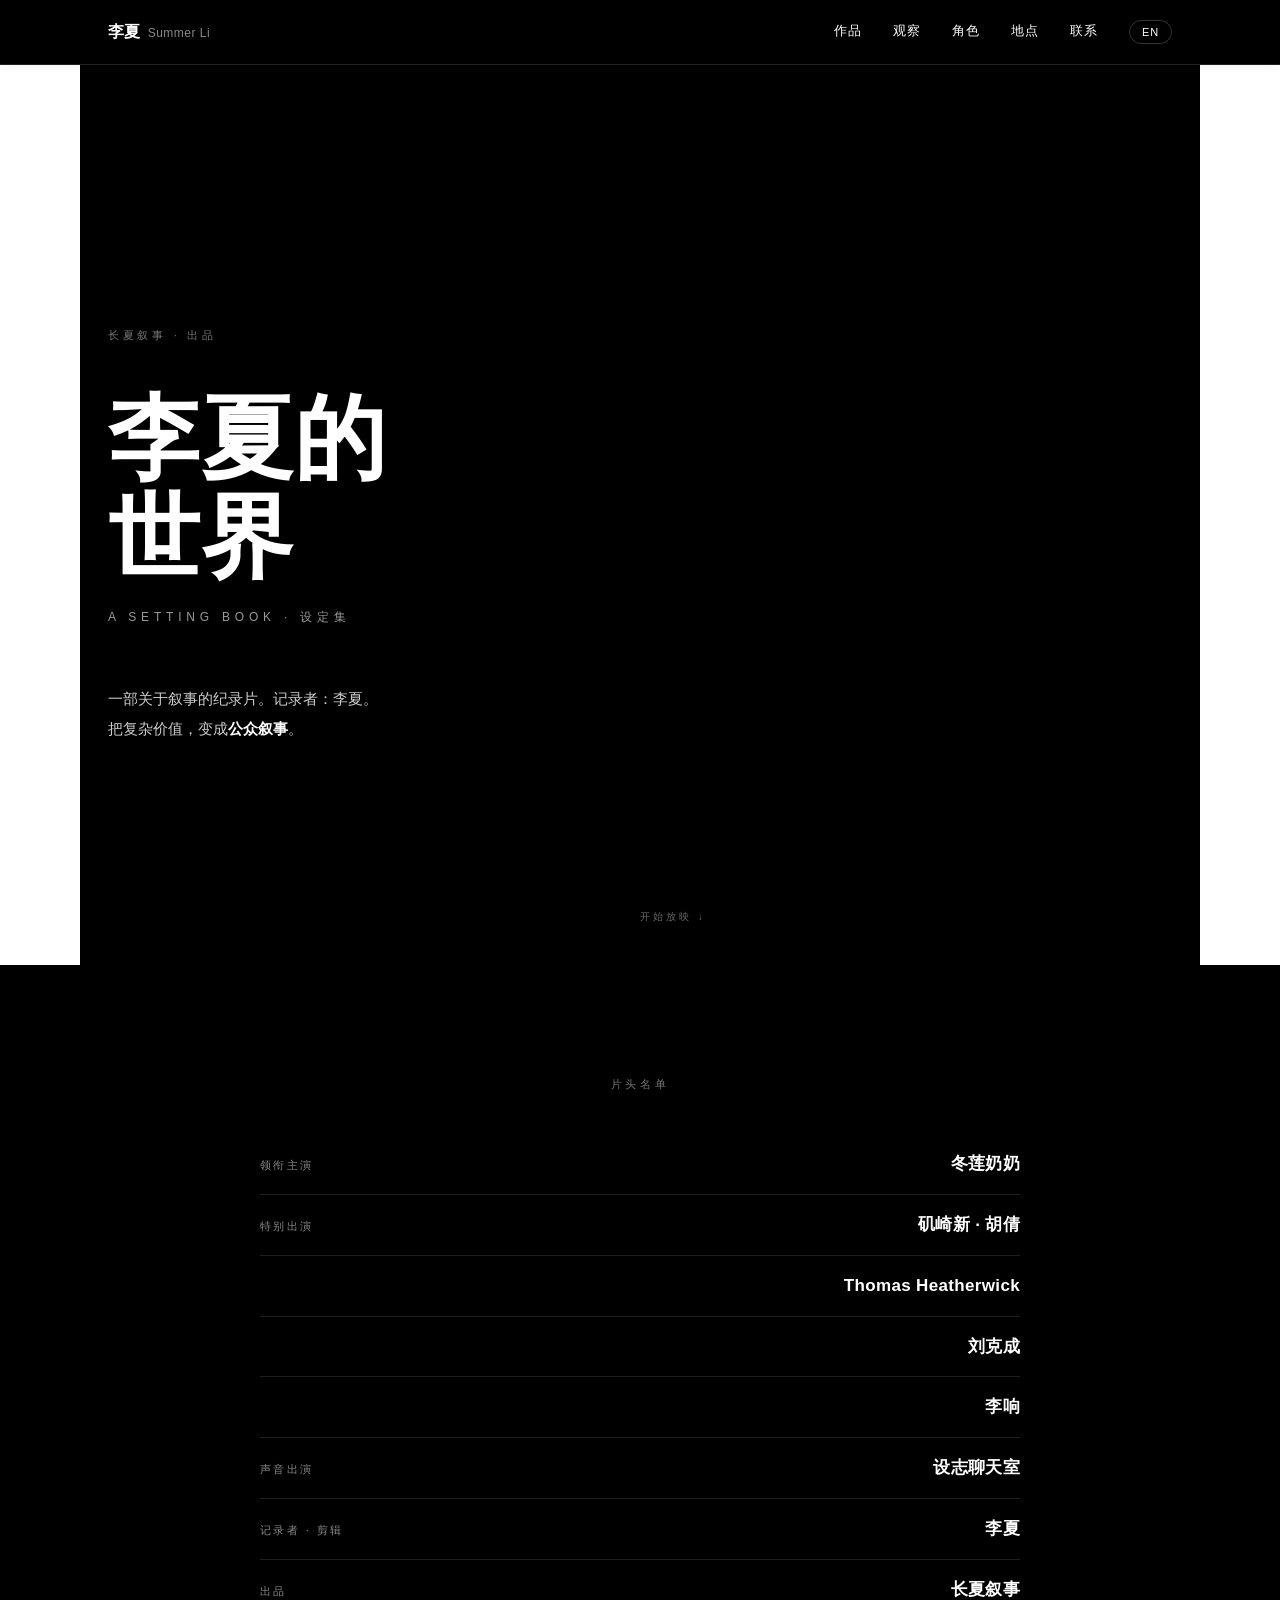
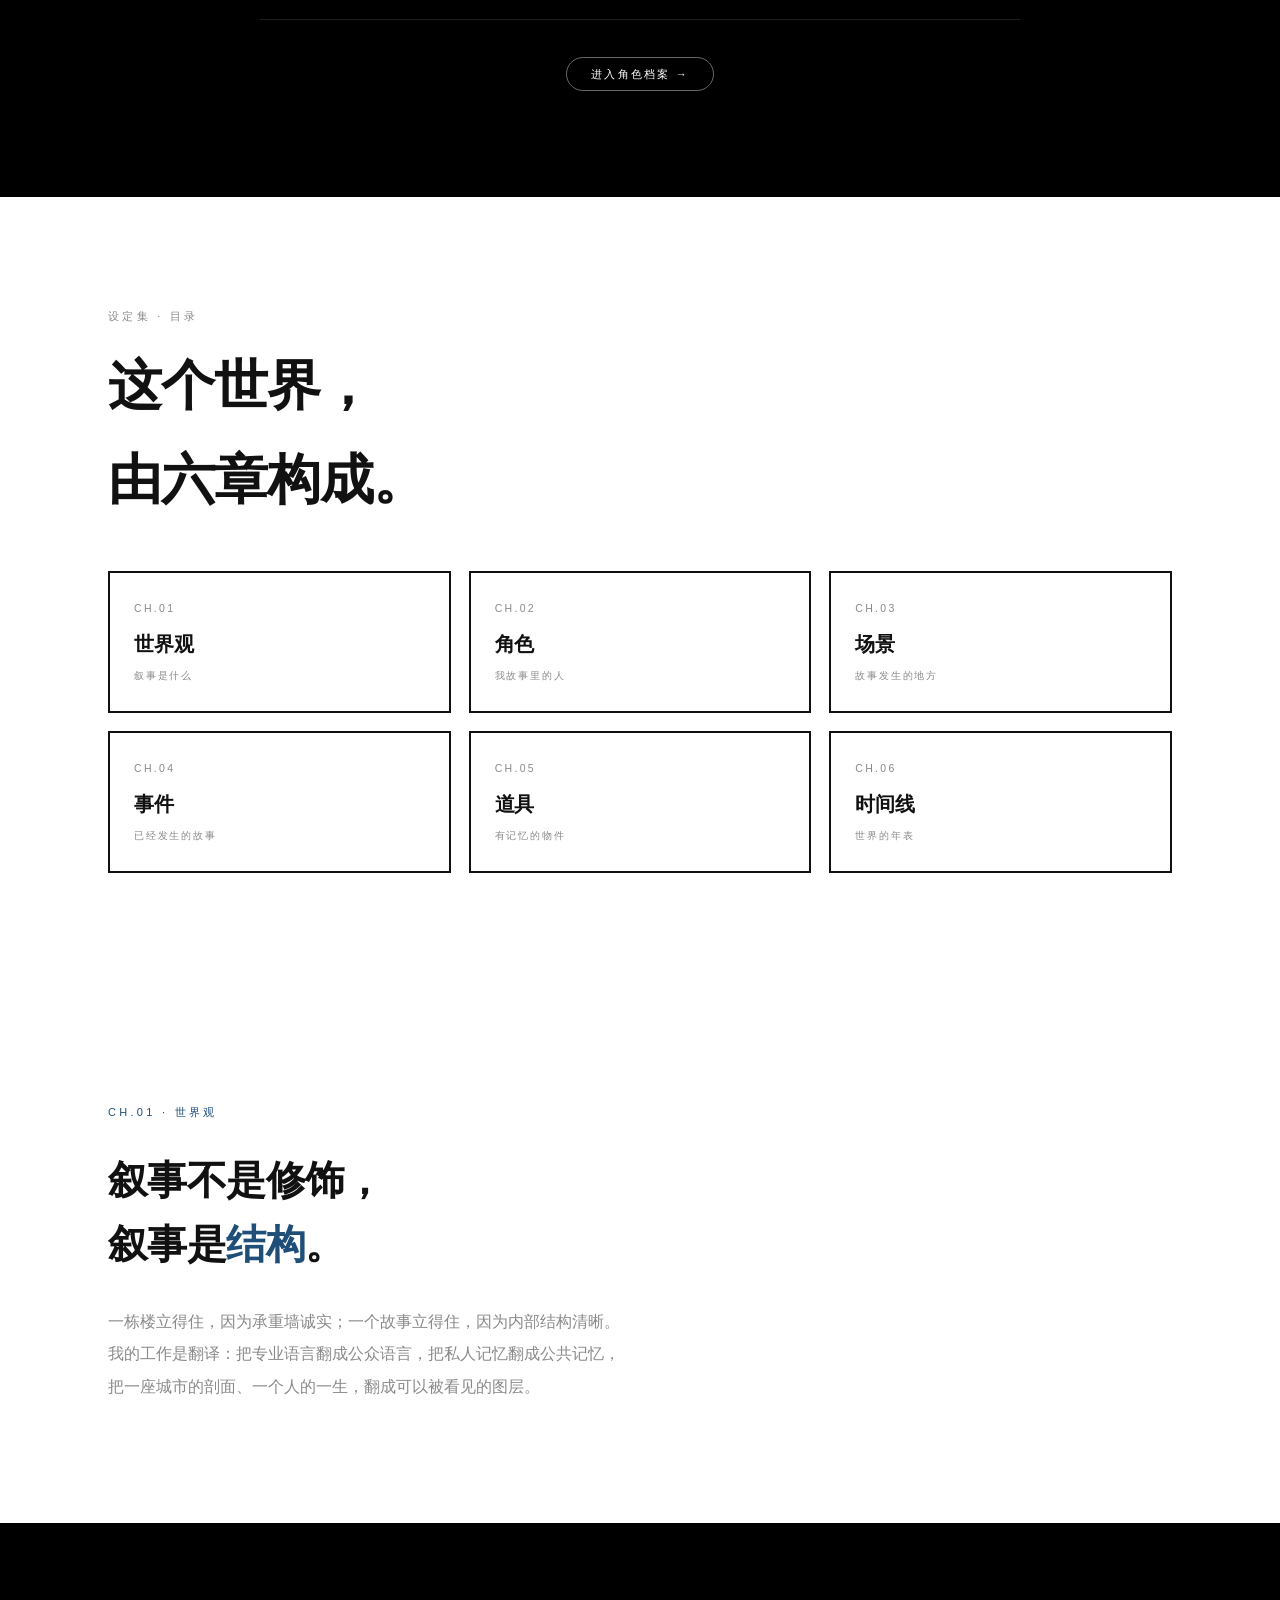
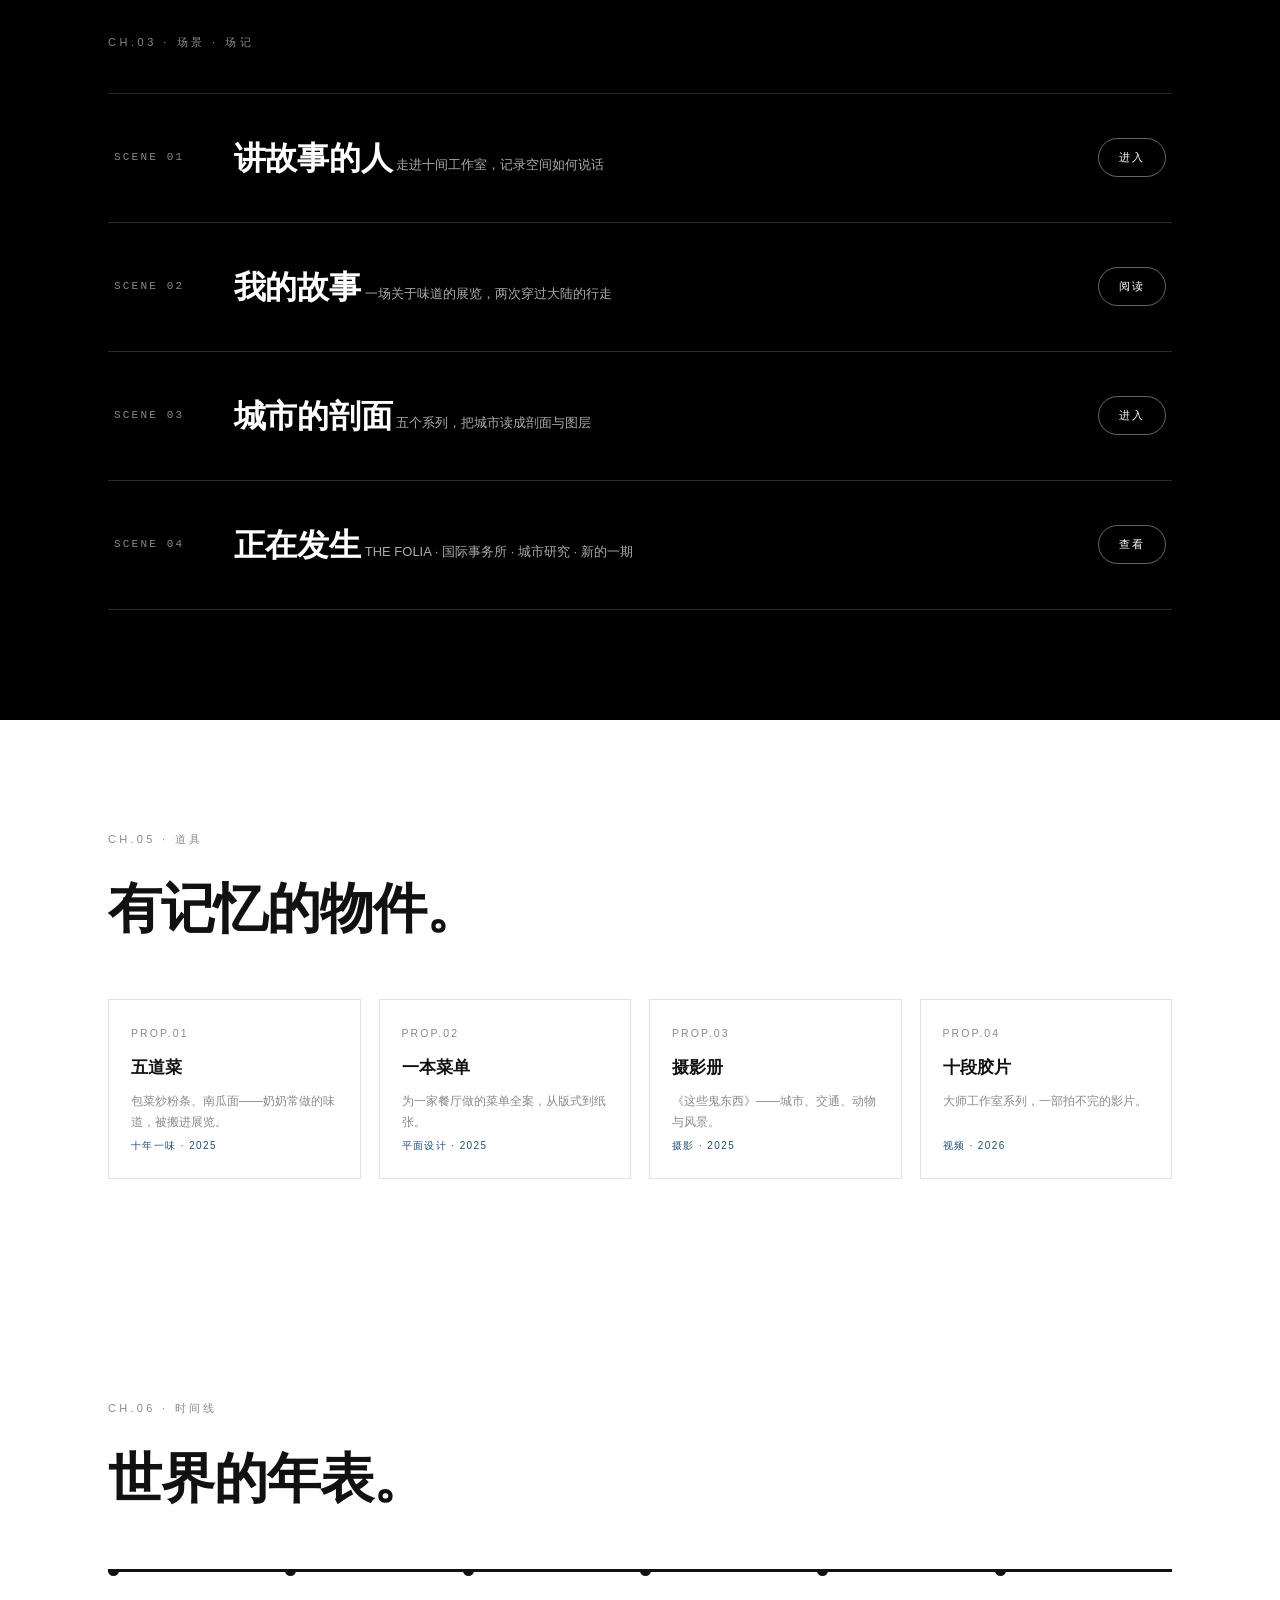
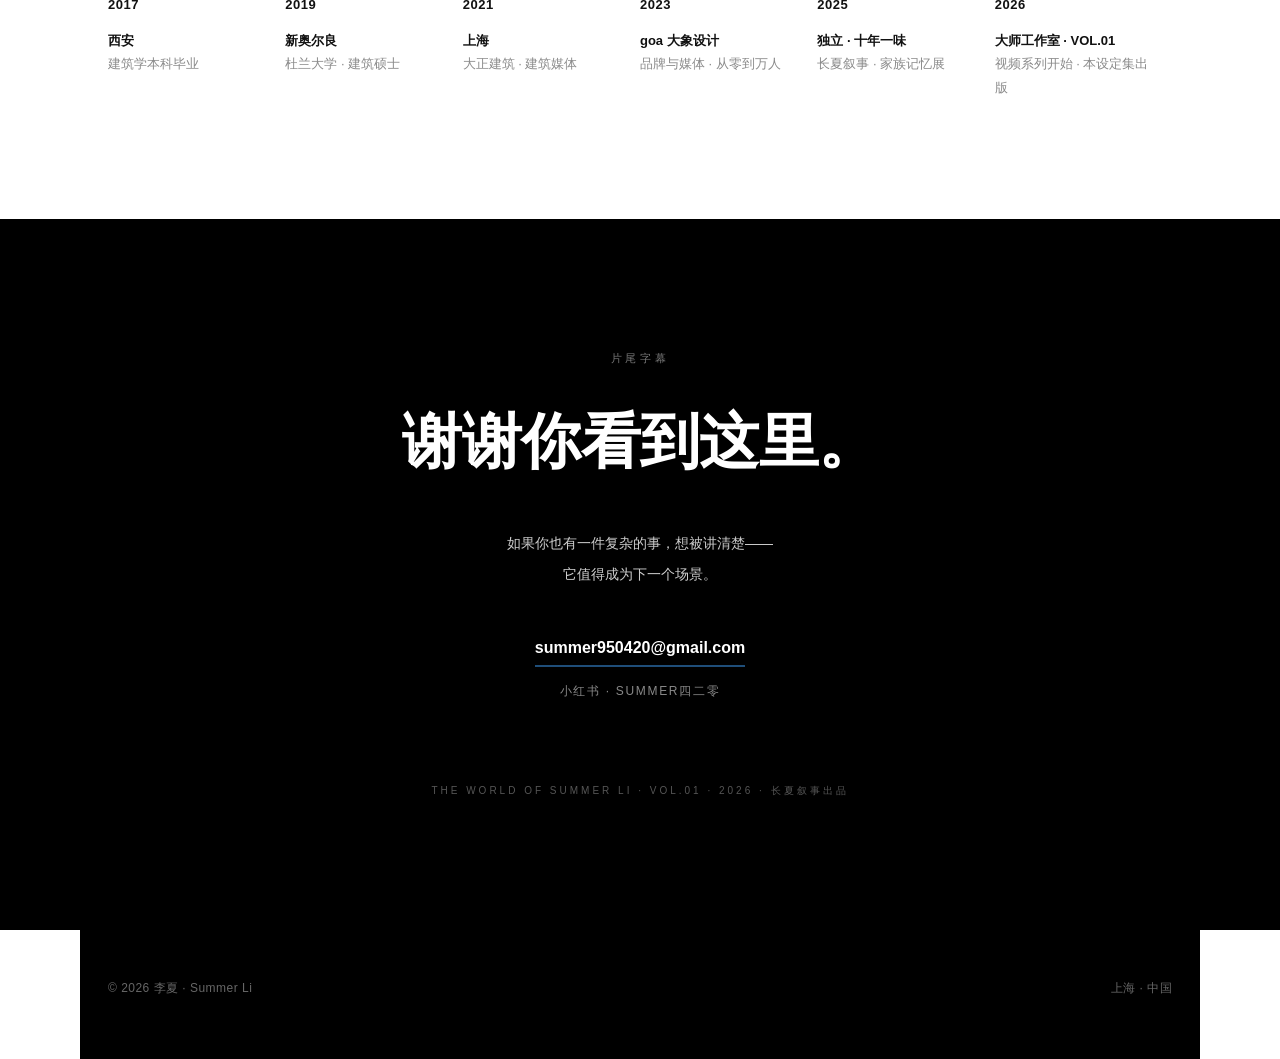
==== commit 4fbc0622: "首页定稿：电影设定集风格（黑场片头/片头名单/设定集目录/世界观/场记场景/道具/时间线/片尾字幕）" ====
--- a/index.html
+++ b/index.html
@@ -3,189 +3,176 @@
 <head>
 <meta charset="UTF-8">
 <meta name="viewport" content="width=device-width, initial-scale=1.0">
-<title>李夏 · Summer Li — 把复杂价值变成公众叙事</title>
+<title>李夏的世界 · The World of Summer Li</title>
 <link rel="stylesheet" href="css/style.css">
 </head>
 <body>
 
-<header class="site-head">
+<header class="site-head" style="background:#000;border-bottom:1px solid #222;">
   <div class="inner">
-    <a class="brand" href="index.html">李夏<span class="cn">Summer Li</span></a>
+    <a class="brand" href="index.html" style="color:#fff;">李夏<span class="cn" style="color:#888;">Summer Li</span></a>
     <nav class="nav">
-      <a href="works.html"><span class="zh">作品</span><span class="en">Work</span></a>
-      <a href="writing.html"><span class="zh">观察</span><span class="en">Writing</span></a>
-      <a href="roles.html"><span class="zh">角色</span><span class="en">Roles</span></a>
-      <a href="places.html"><span class="zh">地点</span><span class="en">Places</span></a>
-      <a href="mailto:summer950420@gmail.com"><span class="zh">联系</span><span class="en">Contact</span></a>
-      <button class="lang-toggle" type="button">EN</button>
+      <a href="works.html" style="color:#fff;"><span class="zh">作品</span><span class="en">Work</span></a>
+      <a href="writing.html" style="color:#fff;"><span class="zh">观察</span><span class="en">Writing</span></a>
+      <a href="roles.html" style="color:#fff;"><span class="zh">角色</span><span class="en">Roles</span></a>
+      <a href="places.html" style="color:#fff;"><span class="zh">地点</span><span class="en">Places</span></a>
+      <a href="mailto:summer950420@gmail.com" style="color:#fff;"><span class="zh">联系</span><span class="en">Contact</span></a>
+      <button class="lang-toggle" type="button" style="border-color:#333;color:#fff;">EN</button>
     </nav>
   </div>
 </header>
 
-<!-- 刊头 -->
-<div class="mast">
-  <span><b>SUMMER LI</b> <span class="zh">李夏</span></span>
-  <span>VOL.01 — 2026</span>
-  <span><span class="zh">上海 · 中国</span><span class="en">SHANGHAI, CN</span></span>
-</div>
+<!-- 黑场片头 -->
+<section class="title-seq">
+  <p class="prod anim-fade"><span class="zh">长夏叙事 · 出品</span><span class="en">SUMMER NARRATIVE PRESENTS</span></p>
+  <h1 class="film-title anim-fade d1">
+    <span class="zh">李夏的<br>世界</span>
+    <span class="en">THE WORLD<br>OF SUMMER LI</span>
+  </h1>
+  <p class="film-title-en anim-fade d2">A SETTING BOOK · 设定集</p>
+  <p class="tagline anim-fade d3">
+    <span class="zh">一部关于叙事的纪录片。记录者：李夏。<br>把复杂价值，变成<em>公众叙事</em>。</span>
+    <span class="en">A documentary about narrative, recorded by Summer Li.<br>Turning complex value into <em>public narrative</em>.</span>
+  </p>
+  <p class="scroll-hint anim-fade d4"><span class="zh">开始放映 ↓</span><span class="en">PLAY ↓</span></p>
+</section>
 
-<!-- 封面 -->
-<section class="cover">
-  <div class="cover-t">
-    <h1>
-      <span class="zh">把<span class="dim">复杂价值</span>，<br>变成公众叙事。</span>
-      <span class="en">Turning <span class="dim">complex value</span><br>into public narrative.</span>
-    </h1>
-    <p class="rule">
-      <span class="zh">建筑学背景的叙事者。为建筑事务所、设计师与品牌，把深度的专业思考翻译成能被看见、被记住、被传播的故事。</span>
-      <span class="en">Architecture-trained storyteller. For practices, designers and brands — translating deep thinking into stories that can be seen, remembered and shared.</span>
-    </p>
-  </div>
-  <div class="cover-img">
-    <div class="frame"><img src="images/studio_arata.jpg" alt="大师工作室 · 矶崎新"></div>
-    <p class="cap"><span class="zh">本期封面 · 大师工作室 · 矶崎新</span><span class="en">COVER · STUDIO VISITS NO.01</span></p>
+<!-- 片头名单 -->
+<section class="cast-seq">
+  <div class="c-in">
+    <p class="c-lab anim-fade"><span class="zh">片头名单</span><span class="en">CAST</span></p>
+    <div class="c-row anim-fade d1"><span class="c-role"><span class="zh">领衔主演</span><span class="en">STARRING</span></span><span class="c-name">冬莲奶奶</span></div>
+    <div class="c-row anim-fade d2"><span class="c-role"><span class="zh">特别出演</span><span class="en">FEATURING</span></span><span class="c-name">矶崎新 · 胡倩</span></div>
+    <div class="c-row anim-fade d2"><span class="c-role">&nbsp;</span><span class="c-name">Thomas Heatherwick</span></div>
+    <div class="c-row anim-fade d2"><span class="c-role">&nbsp;</span><span class="c-name">刘克成</span></div>
+    <div class="c-row anim-fade d2"><span class="c-role">&nbsp;</span><span class="c-name">李响</span></div>
+    <div class="c-row anim-fade d3"><span class="c-role"><span class="zh">声音出演</span><span class="en">VOICE</span></span><span class="c-name"><span class="zh">设志聊天室</span><span class="en">Shezhi Podcast</span></span></div>
+    <div class="c-row anim-fade d3"><span class="c-role"><span class="zh">记录者 · 剪辑</span><span class="en">DIRECTED BY</span></span><span class="c-name">李夏</span></div>
+    <div class="c-row anim-fade d4"><span class="c-role"><span class="zh">出品</span><span class="en">PRODUCED BY</span></span><span class="c-name"><span class="zh">长夏叙事</span><span class="en">Summer Narrative</span></span></div>
+    <p class="c-go anim-fade d4"><a href="roles.html"><span class="zh">进入角色档案 →</span><span class="en">ROLE ARCHIVE →</span></a></p>
   </div>
 </section>
 
-<!-- 编者按 -->
-<section class="editorial reveal">
-  <p class="lab"><span class="zh">编者按</span><span class="en">EDITOR'S NOTE</span></p>
-  <p>
-    <span class="zh">
-      你好，我是李夏。建筑学出身，做过建筑媒体，现在做独立的内容工作。这些年我做过的事只有一件：<em>把复杂的东西，讲成听得懂的故事</em>——帮设计机构把思考变成万人关注的账号，帮事务所把项目讲进国际奖项的短名单，也给自己奶奶办过一场关于味道的展览。如果你也有一件复杂的事想被讲清楚，我们聊聊。
-    </span>
-    <span class="en">
-      Hello, I'm Summer. Architecture-trained, media-born, now working independently. For years I have been doing one thing: <em>turning complex things into stories people can hear</em> — growing accounts, carrying projects into award shortlists, and curating an exhibition about my grandmother's cooking. If you have something complex that deserves a story, let's talk.
-    </span>
-  </p>
-  <p class="sign">— SUMMER LI · <span class="zh">长夏叙事主理人</span><span class="en">Summer Narrative</span></p>
+<!-- 设定集目录 -->
+<section class="settings">
+  <p class="s-lab"><span class="zh">设定集 · 目录</span><span class="en">SETTING BOOK · CONTENTS</span></p>
+  <h2><span class="zh">这个世界，<br>由六章构成。</span><span class="en">Six chapters<br>of this world.</span></h2>
+  <div class="s-grid">
+    <a class="s-item" href="#worldview"><p class="s-no">CH.01</p><p class="s-t"><span class="zh">世界观</span><span class="en">Worldview</span></p><p class="s-en"><span class="zh">叙事是什么</span><span class="en">WHAT NARRATIVE IS</span></p></a>
+    <a class="s-item" href="roles.html"><p class="s-no">CH.02</p><p class="s-t"><span class="zh">角色</span><span class="en">Characters</span></p><p class="s-en"><span class="zh">我故事里的人</span><span class="en">PEOPLE IN MY STORIES</span></p></a>
+    <a class="s-item" href="places.html"><p class="s-no">CH.03</p><p class="s-t"><span class="zh">场景</span><span class="en">Scenes</span></p><p class="s-en"><span class="zh">故事发生的地方</span><span class="en">WHERE STORIES HAPPEN</span></p></a>
+    <a class="s-item" href="works.html"><p class="s-no">CH.04</p><p class="s-t"><span class="zh">事件</span><span class="en">Events</span></p><p class="s-en"><span class="zh">已经发生的故事</span><span class="en">STORIES THAT HAPPENED</span></p></a>
+    <a class="s-item" href="#props"><p class="s-no">CH.05</p><p class="s-t"><span class="zh">道具</span><span class="en">Props</span></p><p class="s-en"><span class="zh">有记忆的物件</span><span class="en">OBJECTS WITH MEMORY</span></p></a>
+    <a class="s-item" href="#timeline"><p class="s-no">CH.06</p><p class="s-t"><span class="zh">时间线</span><span class="en">Timeline</span></p><p class="s-en"><span class="zh">世界的年表</span><span class="en">THE WORLD'S CHRONICLE</span></p></a>
+  </div>
 </section>
 
-<!-- 特稿：大师工作室 -->
-<section class="feature reveal">
-  <div class="f-in">
-    <div class="f-head">
-      <span class="no">FEATURE</span>
-      <span class="t"><span class="zh">大师工作室</span><span class="en">Studio Visits</span></span>
-      <span class="en">INSIDE THE STUDIO</span>
+<!-- 世界观 -->
+<section class="worldview" id="worldview">
+  <p class="w-lab"><span class="zh">CH.01 · 世界观</span><span class="en">CH.01 · WORLDVIEW</span></p>
+  <p class="w-t">
+    <span class="zh">叙事不是修饰，<br>叙事是<em>结构</em>。</span>
+    <span class="en">Narrative is not decoration —<br>narrative is <em>structure</em>.</span>
+  </p>
+  <p class="w-p">
+    <span class="zh">一栋楼立得住，因为承重墙诚实；一个故事立得住，因为内部结构清晰。我的工作是翻译：把专业语言翻成公众语言，把私人记忆翻成公共记忆，把一座城市的剖面、一个人的一生，翻成可以被看见的图层。</span>
+    <span class="en">A building stands because its load-bearing walls are honest; a story stands because its inner structure is clear. My work is translation: professional language into public language, private memory into shared memory — a city's section, or a life, into layers that can be seen.</span>
+  </p>
+</section>
+
+<!-- 场景 · 场记 -->
+<section class="scenes" id="scenes">
+  <div class="sc-in">
+    <p class="sc-lab"><span class="zh">CH.03 · 场景 · 场记</span><span class="en">CH.03 · SCENES</span></p>
+    <a class="scene-row" href="works.html">
+      <span class="s-no">SCENE 01</span>
+      <span><span class="s-t"><span class="zh">讲故事的人</span><span class="en">Storytellers</span></span>
+      <span class="s-d"><span class="zh">走进十间工作室，记录空间如何说话</span><span class="en">Ten studios, recorded how space speaks</span></span></span>
+      <span class="s-go"><span class="zh">进入</span><span class="en">Enter</span></span>
+    </a>
+    <a class="scene-row" href="shi-nian-yi-wei.html">
+      <span class="s-no">SCENE 02</span>
+      <span><span class="s-t"><span class="zh">我的故事</span><span class="en">My Stories</span></span>
+      <span class="s-d"><span class="zh">一场关于味道的展览，两次穿过大陆的行走</span><span class="en">An exhibition about taste, two journeys across continents</span></span></span>
+      <span class="s-go"><span class="zh">阅读</span><span class="en">Read</span></span>
+    </a>
+    <a class="scene-row" href="writing.html">
+      <span class="s-no">SCENE 03</span>
+      <span><span class="s-t"><span class="zh">城市的剖面</span><span class="en">City Sections</span></span>
+      <span class="s-d"><span class="zh">五个系列，把城市读成剖面与图层</span><span class="en">Five series, reading cities as sections and layers</span></span></span>
+      <span class="s-go"><span class="zh">进入</span><span class="en">Enter</span></span>
+    </a>
+    <a class="scene-row" href="#now">
+      <span class="s-no">SCENE 04</span>
+      <span><span class="s-t"><span class="zh">正在发生</span><span class="en">Now</span></span>
+      <span class="s-d"><span class="zh">THE FOLIA · 国际事务所 · 城市研究 · 新的一期</span><span class="en">THE FOLIA · international practice · urban research · new episodes</span></span></span>
+      <span class="s-go"><span class="zh">查看</span><span class="en">See</span></span>
+    </a>
+  </div>
+</section>
+
+<!-- 道具 -->
+<section class="props" id="props">
+  <p class="pr-lab"><span class="zh">CH.05 · 道具</span><span class="en">CH.05 · PROPS</span></p>
+  <h2><span class="zh">有记忆的物件。</span><span class="en">Objects with memory.</span></h2>
+  <div class="pr-grid">
+    <div class="prop">
+      <p class="no">PROP.01</p>
+      <p class="t"><span class="zh">五道菜</span><span class="en">Five Dishes</span></p>
+      <p class="d"><span class="zh">包菜炒粉条、南瓜面——奶奶常做的味道，被搬进展览。</span><span class="en">Her everyday cooking, carried into an exhibition.</span></p>
+      <p class="tag2">十年一味 · 2025</p>
     </div>
-    <div class="f-grid">
-      <div class="f-img"><img src="images/studio_heatherwick.jpg" alt="Heatherwick Studio"></div>
-      <div class="f-body">
-        <p class="lede">
-          <span class="zh">建筑事务所是城市里最安静的地方之一——那里的墙、桌子、模型和纸，都在说话。2026 年起，我扛着相机走进一间间工作室，把<em>空间如何说话</em>记录下来。</span>
-          <span class="en">Architecture studios are among the quietest places in the city — yet their walls, tables, models and paper all speak. Since 2026 I have carried a camera into one studio after another, recording <em>how space speaks</em>.</span>
-        </p>
-        <a class="more" href="works.html"><span class="zh">阅读特稿</span><span class="en">READ THE FEATURE</span> →</a>
-      </div>
+    <div class="prop">
+      <p class="no">PROP.02</p>
+      <p class="t"><span class="zh">一本菜单</span><span class="en">A Menu</span></p>
+      <p class="d"><span class="zh">为一家餐厅做的菜单全案，从版式到纸张。</span><span class="en">A full menu system — layout to paper.</span></p>
+      <p class="tag2">平面设计 · 2025</p>
+    </div>
+    <div class="prop">
+      <p class="no">PROP.03</p>
+      <p class="t"><span class="zh">摄影册</span><span class="en">Photobook</span></p>
+      <p class="d"><span class="zh">《这些鬼东西》——城市、交通、动物与风景。</span><span class="en">"These Weird Things" — city, traffic, animals, scenery.</span></p>
+      <p class="tag2">摄影 · 2025</p>
+    </div>
+    <div class="prop">
+      <p class="no">PROP.04</p>
+      <p class="t"><span class="zh">十段胶片</span><span class="en">Ten Reels</span></p>
+      <p class="d"><span class="zh">大师工作室系列，一部拍不完的影片。</span><span class="en">Studio Visits — a film that never ends.</span></p>
+      <p class="tag2">视频 · 2026</p>
     </div>
   </div>
 </section>
 
-<!-- 专栏 -->
-<section class="columns reveal" id="columns">
-  <div class="c-head">
-    <span class="no">COLUMNS</span>
-    <span class="t"><span class="zh">专栏</span><span class="en">Columns</span></span>
-    <span class="en">FIVE SERIES</span>
-  </div>
-  <div class="cols">
-    <div class="col">
-      <p class="cn">01</p>
-      <p class="ct"><span class="zh">观察写作</span><span class="en">Writing</span></p>
-      <p class="cd"><span class="zh">五个系列持续更新：建筑媒体观察、城市切片、工作室窥视、方法论、人话。最新一篇《十年一味》全文在列。</span><span class="en">Five ongoing series: media watch, city slices, studio peeks, method, notes. Latest: the full text of "A Taste of Ten Years".</span></p>
-      <a class="go" href="writing.html"><span class="zh">进入专栏 →</span><span class="en">Enter →</span></a>
-    </div>
-    <div class="col">
-      <p class="cn">02</p>
-      <p class="ct"><span class="zh">角色档案</span><span class="en">Roles</span></p>
-      <p class="cd"><span class="zh">我故事里的人：冬莲奶奶、矶崎新、Heatherwick、刘克成、李响。每位一张档案卡。</span><span class="en">People in my stories — each with an archive card.</span></p>
-      <a class="go" href="roles.html"><span class="zh">翻开档案 →</span><span class="en">Open →</span></a>
-    </div>
-    <div class="col">
-      <p class="cn">03</p>
-      <p class="ct"><span class="zh">地点图志</span><span class="en">Places</span></p>
-      <p class="cd"><span class="zh">从西安到新奥尔良，从美西大环线到云南景迈山。一张可放大的世界地图，点击走进每段足迹。</span><span class="en">From Xi'an to New Orleans, from the West loop to Yunnan — a zoomable world map of footprints.</span></p>
-      <a class="go" href="places.html"><span class="zh">打开地图 →</span><span class="en">Open →</span></a>
+<!-- 时间线 -->
+<section class="timeline-x" id="timeline">
+  <p class="t-lab"><span class="zh">CH.06 · 时间线</span><span class="en">CH.06 · TIMELINE</span></p>
+  <h2><span class="zh">世界的年表。</span><span class="en">The world's chronicle.</span></h2>
+  <div class="tl-wrap">
+    <div class="tl">
+      <div class="tl-item"><p class="tl-y">2017</p><p class="tl-t"><b><span class="zh">西安</span><span class="en">Xi'an</span></b><br><span class="zh">建筑学本科毕业</span><span class="en">B.Arch</span></p></div>
+      <div class="tl-item"><p class="tl-y">2019</p><p class="tl-t"><b><span class="zh">新奥尔良</span><span class="en">New Orleans</span></b><br><span class="zh">杜兰大学 · 建筑硕士</span><span class="en">Tulane, M.Arch</span></p></div>
+      <div class="tl-item"><p class="tl-y">2021</p><p class="tl-t"><b><span class="zh">上海</span><span class="en">Shanghai</span></b><br><span class="zh">大正建筑 · 建筑媒体</span><span class="en">Dazheng · media</span></p></div>
+      <div class="tl-item"><p class="tl-y">2023</p><p class="tl-t"><b>goa <span class="zh">大象设计</span><span class="en">Goa</span></b><br><span class="zh">品牌与媒体 · 从零到万人</span><span class="en">brand &amp; media</span></p></div>
+      <div class="tl-item"><p class="tl-y">2025</p><p class="tl-t"><b><span class="zh">独立 · 十年一味</span><span class="en">Independent</span></b><br><span class="zh">长夏叙事 · 家族记忆展</span><span class="en">Summer Narrative · exhibition</span></p></div>
+      <div class="tl-item"><p class="tl-y">2026</p><p class="tl-t"><b><span class="zh">大师工作室 · VOL.01</span><span class="en">Studio Visits</span></b><br><span class="zh">视频系列开始 · 本设定集出版</span><span class="en">the video series begins · this book</span></p></div>
     </div>
   </div>
 </section>
 
-<!-- 画报：精选作品 -->
-<section class="chapter tint reveal" id="works">
-  <div class="ch-head">
-    <span class="no">PORTFOLIO</span>
-    <span class="t"><span class="zh">画报</span><span class="en">Portfolio</span></span>
-    <span class="en">SELECTED WORKS</span>
-  </div>
-  <div class="wrap">
-    <div class="grid-masonry">
-      <div class="cell g1 reveal">
-        <a href="works.html">
-          <div class="frame" style="aspect-ratio:4/5;"><img src="images/studio_arata.jpg" alt="大师工作室 · 矶崎新"></div>
-          <div class="cap"><p class="t">大师工作室 · 矶崎新</p><p class="m">VIDEO · NO.01 · 2026</p></div>
-        </a>
-      </div>
-      <div class="cell g2 reveal">
-        <a href="works.html">
-          <div class="frame" style="aspect-ratio:16/9;"><img src="images/memorial.jpg" alt="十年一味 · 展览"></div>
-          <div class="cap"><p class="t">十年一味 · 思念常在</p><p class="m">EXHIBITION · 2025</p></div>
-        </a>
-      </div>
-      <div class="cell g3 reveal">
-        <a href="works.html">
-          <div class="frame" style="aspect-ratio:16/10;"><img src="images/route_west.jpg" alt="美西大环线"></div>
-          <div class="cap"><p class="t">美西大环线</p><p class="m">JOURNEY · 2025</p></div>
-        </a>
-      </div>
-      <div class="cell g4 reveal">
-        <a href="works.html">
-          <div class="frame" style="aspect-ratio:4/3;"><img src="images/studio_aim.jpg" alt="AIM 恺慕"></div>
-          <div class="cap"><p class="t">大师工作室 · AIM 恺慕</p><p class="m">VIDEO · NO.02 · 2026</p></div>
-        </a>
-      </div>
-    </div>
-  </div>
+<!-- 片尾字幕 -->
+<section class="credits" id="now">
+  <p class="c-lab"><span class="zh">片尾字幕</span><span class="en">END CREDITS</span></p>
+  <h2><span class="zh">谢谢你看到这里。</span><span class="en">Thanks for watching.</span></h2>
+  <p class="c-line">
+    <span class="zh">如果你也有一件复杂的事，想被讲清楚——<br>它值得成为下一个场景。</span>
+    <span class="en">If you have something complex that deserves a story —<br>it could be the next scene.</span>
+  </p>
+  <a class="c-mail" href="mailto:summer950420@gmail.com">summer950420@gmail.com</a>
+  <p class="c-xhs"><span class="zh">小红书 · SUMMER四二零</span><span class="en">Xiaohongshu · SUMMER四二零</span></p>
+  <p class="c-end">THE WORLD OF SUMMER LI · VOL.01 · 2026 · <span class="zh">长夏叙事出品</span><span class="en">A SUMMER NARRATIVE PRODUCTION</span></p>
 </section>
 
-<!-- 后记 -->
-<section class="chapter reveal" id="now">
-  <div class="ch-head">
-    <span class="no">COLOPHON</span>
-    <span class="t"><span class="zh">后记</span><span class="en">Colophon</span></span>
-    <span class="en">NOW &amp; CONTACT</span>
-  </div>
-  <div class="wrap">
-    <ul class="serial">
-      <li><span class="no">01</span><span class="t"><span class="zh">THE FOLIA · WAF 2026 演讲支持</span><span class="en">THE FOLIA · WAF keynote</span></span><span class="meta">2026</span></li>
-      <li><span class="no">02</span><span class="t"><span class="zh">国际建筑事务所 · 内容与传播计划</span><span class="en">International practice · content plan</span></span><span class="meta">2026</span></li>
-      <li><span class="no">03</span><span class="t"><span class="zh">西安城墙与在地商业 · 研究</span><span class="en">Xi'an wall · urban research</span></span><span class="meta">2026</span></li>
-      <li><span class="no">04</span><span class="t"><span class="zh">大师工作室系列 · 第 06–10 期拍摄中</span><span class="en">Studio visits · No.06–10</span></span><span class="meta">2026</span></li>
-    </ul>
-    <div class="nums" style="margin-top:56px;display:flex;gap:56px;flex-wrap:wrap;">
-      <div class="cell" style="font-size:11px;color:var(--gray);letter-spacing:0.14em;text-transform:uppercase;">
-        <span class="zh">写信给我</span><span class="en">WRITE TO ME</span>
-        <b style="display:block;font-size:17px;font-weight:600;color:var(--ink);margin-top:6px;">
-          <a href="mailto:summer950420@gmail.com" style="text-decoration:none;border-bottom:2px solid var(--accent);padding-bottom:2px;">summer950420@gmail.com</a>
-        </b>
-      </div>
-      <div class="cell" style="font-size:11px;color:var(--gray);letter-spacing:0.14em;text-transform:uppercase;">
-        <span class="zh">小红书</span><span class="en">XIAOHONGSHU</span>
-        <b style="display:block;font-size:17px;font-weight:600;color:var(--ink);margin-top:6px;">SUMMER四二零</b>
-      </div>
-    </div>
-  </div>
-</section>
-
-<!-- 版权页 -->
-<section class="plan-poem reveal">
-  <p class="line">
-    <span>图层</span><span class="sep">·</span><span>形制</span><span class="sep">·</span><span>风格</span><span class="sep">·</span><span>时刻</span><span class="sep">·</span><span>视角</span><span class="sep">·</span><span>速度</span>
-  </p>
-  <p class="foot"><span class="zh">我按这些词理解世界 · 李夏 · VOL.01</span><span class="en">the words I read the world by · Summer Li · VOL.01</span></p>
-</section>
-
-<footer class="site-foot">
+<footer class="site-foot" style="background:#000;color:#666;">
   <div>© 2026 <span class="zh">李夏 · Summer Li</span><span class="en">Li Xia · Summer Li</span></div>
   <div><span class="zh">上海 · 中国</span><span class="en">Shanghai, China</span></div>
 </footer>
--- a/css/style.css
+++ b/css/style.css
@@ -569,3 +569,118 @@
 .columns .col .cd { font-size: 12.5px; color: var(--gray); margin-top: 8px; line-height: 1.8; }
 .columns .col a.go { display: inline-block; margin-top: 14px; font-size: 12px; font-weight: 600; color: var(--ink); text-decoration: none; border-bottom: 2px solid var(--accent); padding-bottom: 2px; }
 .columns .col a.go:hover { color: var(--accent); }
+
+/* ============ 电影设定集 ============ */
+body.film-theme { background: #000; color: #fff; }
+
+/* 黑场片头 */
+.title-seq {
+  background: #000; color: #fff; min-height: 100vh;
+  display: flex; flex-direction: column; justify-content: center;
+  max-width: var(--maxw); margin: 0 auto; padding: 120px 28px 80px;
+  position: relative;
+}
+.title-seq .prod { font-size: 11px; letter-spacing: 0.34em; color: #777; text-transform: uppercase; }
+.title-seq .film-title {
+  font-size: clamp(44px, 7.4vw, 92px); font-weight: 900;
+  letter-spacing: 0.01em; line-height: 1.08; margin-top: 44px;
+}
+.title-seq .film-title-en { font-size: 12px; letter-spacing: 0.4em; color: #999; text-transform: uppercase; margin-top: 20px; }
+.title-seq .tagline { margin-top: 56px; font-size: 15px; color: #ccc; max-width: 32em; line-height: 2; }
+.title-seq .tagline em { font-style: normal; color: #fff; font-weight: 600; }
+.title-seq .scroll-hint {
+  position: absolute; bottom: 40px; left: 50%; transform: translateX(-50%);
+  font-size: 10px; letter-spacing: 0.3em; color: #666; text-transform: uppercase;
+}
+.anim-fade { opacity: 0; animation: filmIn 1.3s ease forwards; }
+.anim-fade.d1 { animation-delay: 0.4s; }
+.anim-fade.d2 { animation-delay: 1.1s; }
+.anim-fade.d3 { animation-delay: 1.9s; }
+.anim-fade.d4 { animation-delay: 2.7s; }
+@keyframes filmIn { from { opacity: 0; transform: translateY(16px); } to { opacity: 1; transform: none; } }
+
+/* 片头名单 */
+.cast-seq { background: #000; color: #fff; padding: 110px 28px; }
+.cast-seq .c-in { max-width: 760px; margin: 0 auto; }
+.cast-seq .c-lab { font-size: 11px; letter-spacing: 0.32em; color: #777; text-transform: uppercase; margin-bottom: 40px; text-align: center; }
+.cast-seq .c-row { display: flex; justify-content: space-between; align-items: baseline; padding: 15px 0; border-bottom: 1px solid rgba(255,255,255,0.12); }
+.cast-seq .c-role { font-size: 11px; color: #888; letter-spacing: 0.22em; text-transform: uppercase; width: 30%; }
+.cast-seq .c-name { font-size: 17px; font-weight: 600; letter-spacing: 0.02em; }
+.cast-seq .c-go { margin-top: 40px; text-align: center; }
+.cast-seq .c-go a { color: #fff; border: 1px solid rgba(255,255,255,0.4); border-radius: 999px; padding: 10px 24px; font-size: 11px; letter-spacing: 0.2em; text-transform: uppercase; text-decoration: none; }
+.cast-seq .c-go a:hover { background: var(--accent); border-color: var(--accent); }
+
+/* 设定集目录 */
+.settings { max-width: var(--maxw); margin: 0 auto; padding: 110px 28px; }
+.settings .s-lab { font-size: 11px; letter-spacing: 0.3em; color: var(--gray); text-transform: uppercase; margin-bottom: 12px; }
+.settings h2 { font-size: clamp(32px, 4.4vw, 54px); font-weight: 900; letter-spacing: -0.02em; margin-bottom: 44px; }
+.settings .s-grid { display: grid; grid-template-columns: repeat(3, 1fr); gap: 18px; }
+.settings .s-item {
+  border: 2px solid var(--ink); padding: 26px 24px; text-decoration: none; color: var(--ink);
+  transition: background 0.25s, color 0.25s;
+}
+.settings .s-item:hover { background: var(--ink); color: #fff; }
+.settings .s-no { font-size: 10.5px; letter-spacing: 0.22em; color: var(--gray); }
+.settings .s-t { font-size: 20px; font-weight: 800; letter-spacing: -0.01em; margin-top: 10px; }
+.settings .s-en { font-size: 10px; color: var(--gray); letter-spacing: 0.18em; margin-top: 5px; text-transform: uppercase; }
+@media (max-width: 900px) { .settings .s-grid { grid-template-columns: 1fr 1fr; } }
+@media (max-width: 560px) { .settings .s-grid { grid-template-columns: 1fr; } }
+
+/* 世界观 */
+.worldview { max-width: var(--maxw); margin: 0 auto; padding: 120px 28px; }
+.worldview .w-lab { font-size: 11px; letter-spacing: 0.3em; color: var(--accent); text-transform: uppercase; margin-bottom: 26px; }
+.worldview .w-t { font-size: clamp(23px, 3.2vw, 40px); font-weight: 800; line-height: 1.6; letter-spacing: -0.015em; max-width: 22em; }
+.worldview .w-t em { font-style: normal; color: var(--accent); }
+.worldview .w-p { margin-top: 30px; font-size: 15.5px; color: var(--gray); line-height: 2.1; max-width: 34em; }
+
+/* 场景 · 场记 */
+.scenes { background: #000; color: #fff; padding: 110px 0; }
+.scenes .sc-in { max-width: var(--maxw); margin: 0 auto; padding: 0 28px; }
+.scenes .sc-lab { font-size: 11px; letter-spacing: 0.32em; color: #888; text-transform: uppercase; margin-bottom: 40px; }
+.scene-row {
+  display: flex; gap: 34px; padding: 36px 6px; align-items: center;
+  border-top: 1px solid rgba(255,255,255,0.16); text-decoration: none; color: #fff;
+}
+.scene-row:last-child { border-bottom: 1px solid rgba(255,255,255,0.16); }
+.scene-row .s-no { font-size: 11px; color: #888; width: 13ch; letter-spacing: 0.2em; flex: none; font-family: "SF Mono", Menlo, monospace; }
+.scene-row .s-t { font-size: clamp(21px, 2.8vw, 32px); font-weight: 800; letter-spacing: -0.01em; }
+.scene-row .s-d { font-size: 13px; color: #aaa; margin-top: 5px; }
+.scene-row .s-go { margin-left: auto; font-size: 10.5px; letter-spacing: 0.2em; border: 1px solid rgba(255,255,255,0.4); border-radius: 999px; padding: 9px 20px; flex: none; text-transform: uppercase; }
+.scene-row:hover .s-t { color: #8fb3d9; }
+.scene-row:hover .s-go { background: var(--accent); border-color: var(--accent); }
+@media (max-width: 700px) { .scene-row { flex-direction: column; align-items: flex-start; gap: 12px; } .scene-row .s-go { margin-left: 0; } }
+
+/* 道具 */
+.props { max-width: var(--maxw); margin: 0 auto; padding: 110px 28px; }
+.props .pr-lab { font-size: 11px; letter-spacing: 0.3em; color: var(--gray); text-transform: uppercase; margin-bottom: 12px; }
+.props h2 { font-size: clamp(32px, 4.4vw, 54px); font-weight: 900; letter-spacing: -0.02em; margin-bottom: 44px; }
+.props .pr-grid { display: grid; grid-template-columns: repeat(4, 1fr); gap: 18px; }
+.props .prop { border: 1px solid #e3e3de; padding: 24px 22px; min-height: 180px; display: flex; flex-direction: column; }
+.props .prop .no { font-size: 10.5px; letter-spacing: 0.2em; color: var(--gray); }
+.props .prop .t { font-size: 17px; font-weight: 800; margin-top: 10px; }
+.props .prop .d { font-size: 12px; color: var(--gray); margin-top: 8px; line-height: 1.8; }
+.props .prop .tag2 { margin-top: auto; font-size: 10px; color: var(--accent); letter-spacing: 0.14em; text-transform: uppercase; }
+@media (max-width: 900px) { .props .pr-grid { grid-template-columns: 1fr 1fr; } }
+@media (max-width: 560px) { .props .pr-grid { grid-template-columns: 1fr; } }
+
+/* 时间线 */
+.timeline-x { max-width: var(--maxw); margin: 0 auto; padding: 110px 28px; }
+.timeline-x .t-lab { font-size: 11px; letter-spacing: 0.3em; color: var(--gray); text-transform: uppercase; margin-bottom: 12px; }
+.timeline-x h2 { font-size: clamp(32px, 4.4vw, 54px); font-weight: 900; letter-spacing: -0.02em; margin-bottom: 44px; }
+.tl-wrap { overflow-x: auto; padding-bottom: 10px; }
+.tl { display: flex; min-width: 100%; }
+.tl .tl-item { flex: 1; min-width: 170px; padding: 22px 22px 0 0; border-top: 3px solid var(--ink); position: relative; }
+.tl .tl-item::before { content: ""; position: absolute; top: -7px; left: 0; width: 11px; height: 11px; border-radius: 50%; background: var(--ink); }
+.tl .tl-y { font-size: 13px; font-weight: 700; letter-spacing: 0.04em; }
+.tl .tl-t { font-size: 13px; color: var(--gray); margin-top: 12px; line-height: 1.8; }
+.tl .tl-t b { color: var(--ink); font-weight: 600; }
+
+/* 片尾字幕 */
+.credits { background: #000; color: #fff; padding: 130px 28px; text-align: center; }
+.credits .c-lab { font-size: 10.5px; letter-spacing: 0.34em; color: #777; text-transform: uppercase; }
+.credits h2 { font-size: clamp(34px, 5vw, 60px); font-weight: 900; margin-top: 22px; letter-spacing: -0.01em; }
+.credits .c-line { margin-top: 34px; font-size: 14px; color: #ccc; line-height: 2.2; }
+.credits .c-mail { display: inline-block; margin-top: 44px; font-size: 16px; font-weight: 600; color: #fff; text-decoration: none; border-bottom: 2px solid var(--accent); padding-bottom: 3px; }
+.credits .c-mail:hover { color: #8fb3d9; }
+.credits .c-xhs { margin-top: 14px; font-size: 12px; color: #888; letter-spacing: 0.14em; }
+.credits .c-end { margin-top: 80px; font-size: 10px; letter-spacing: 0.3em; color: #555; text-transform: uppercase; }
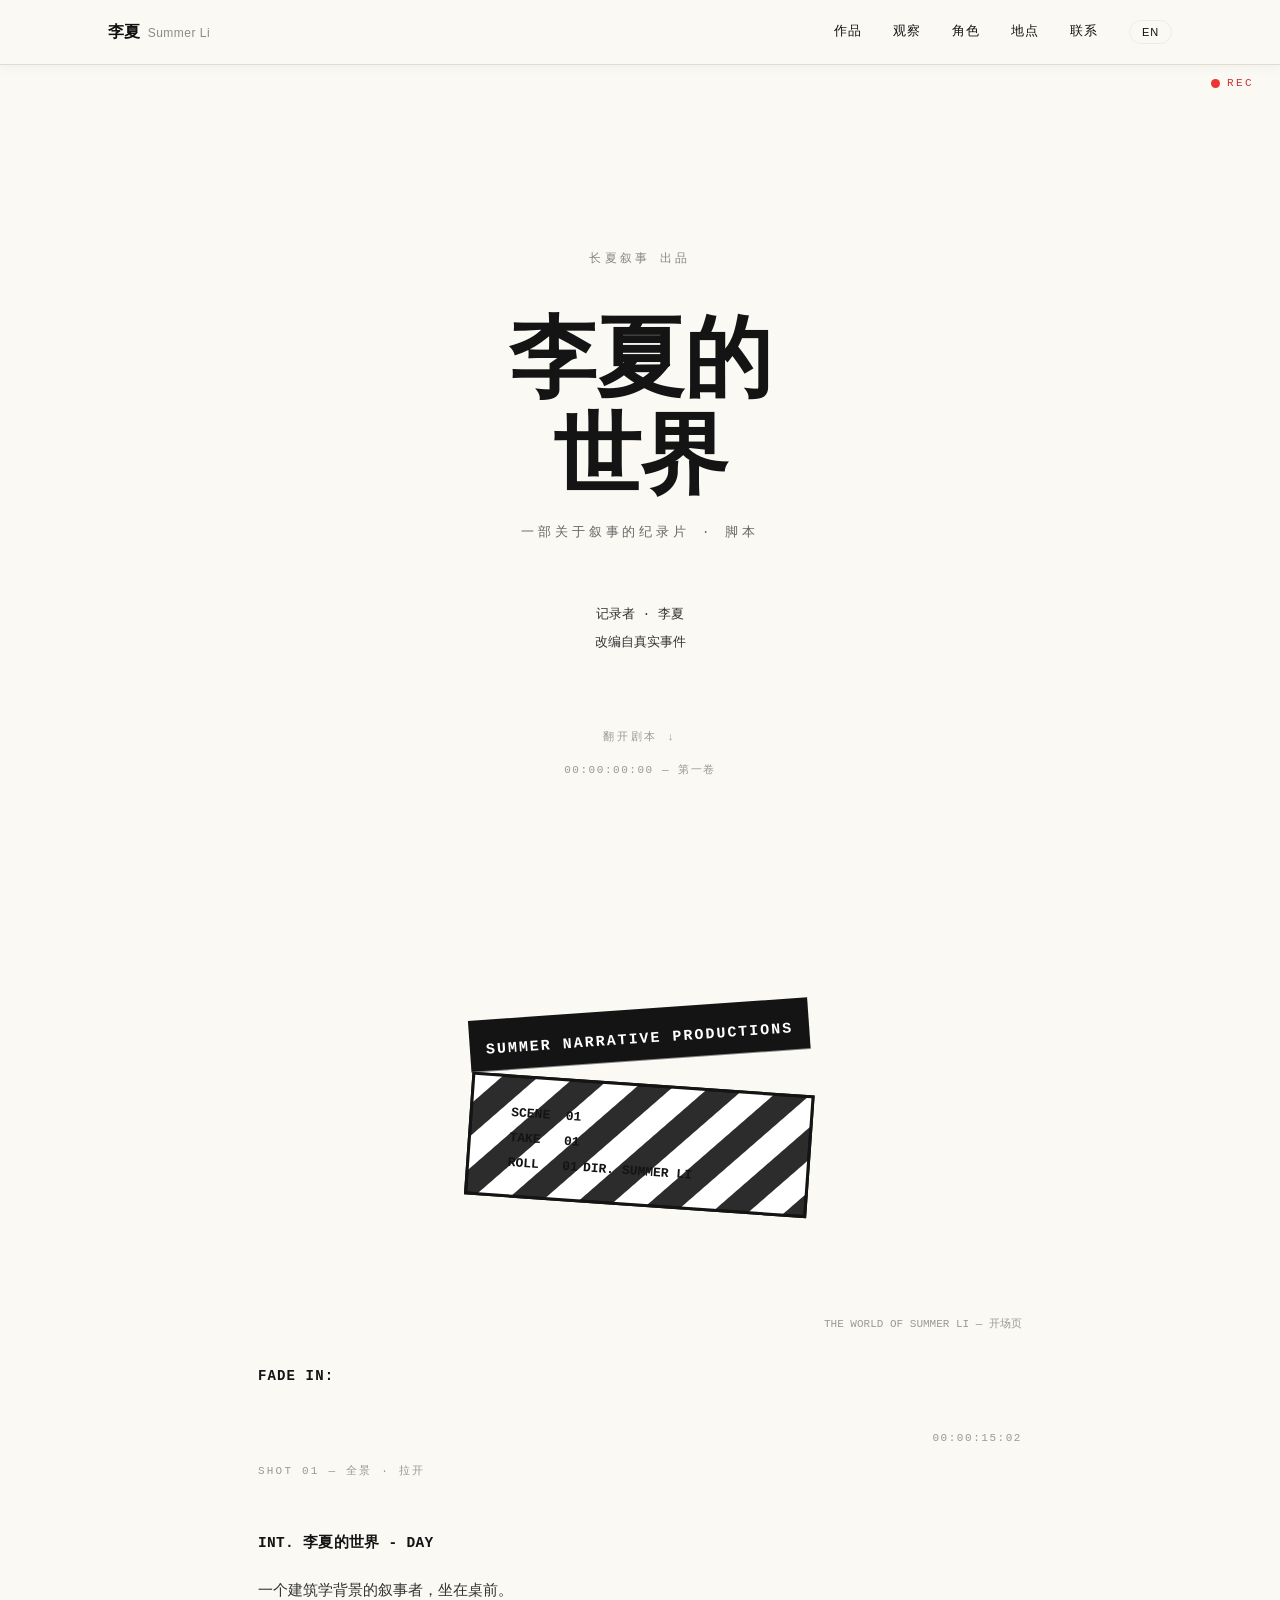
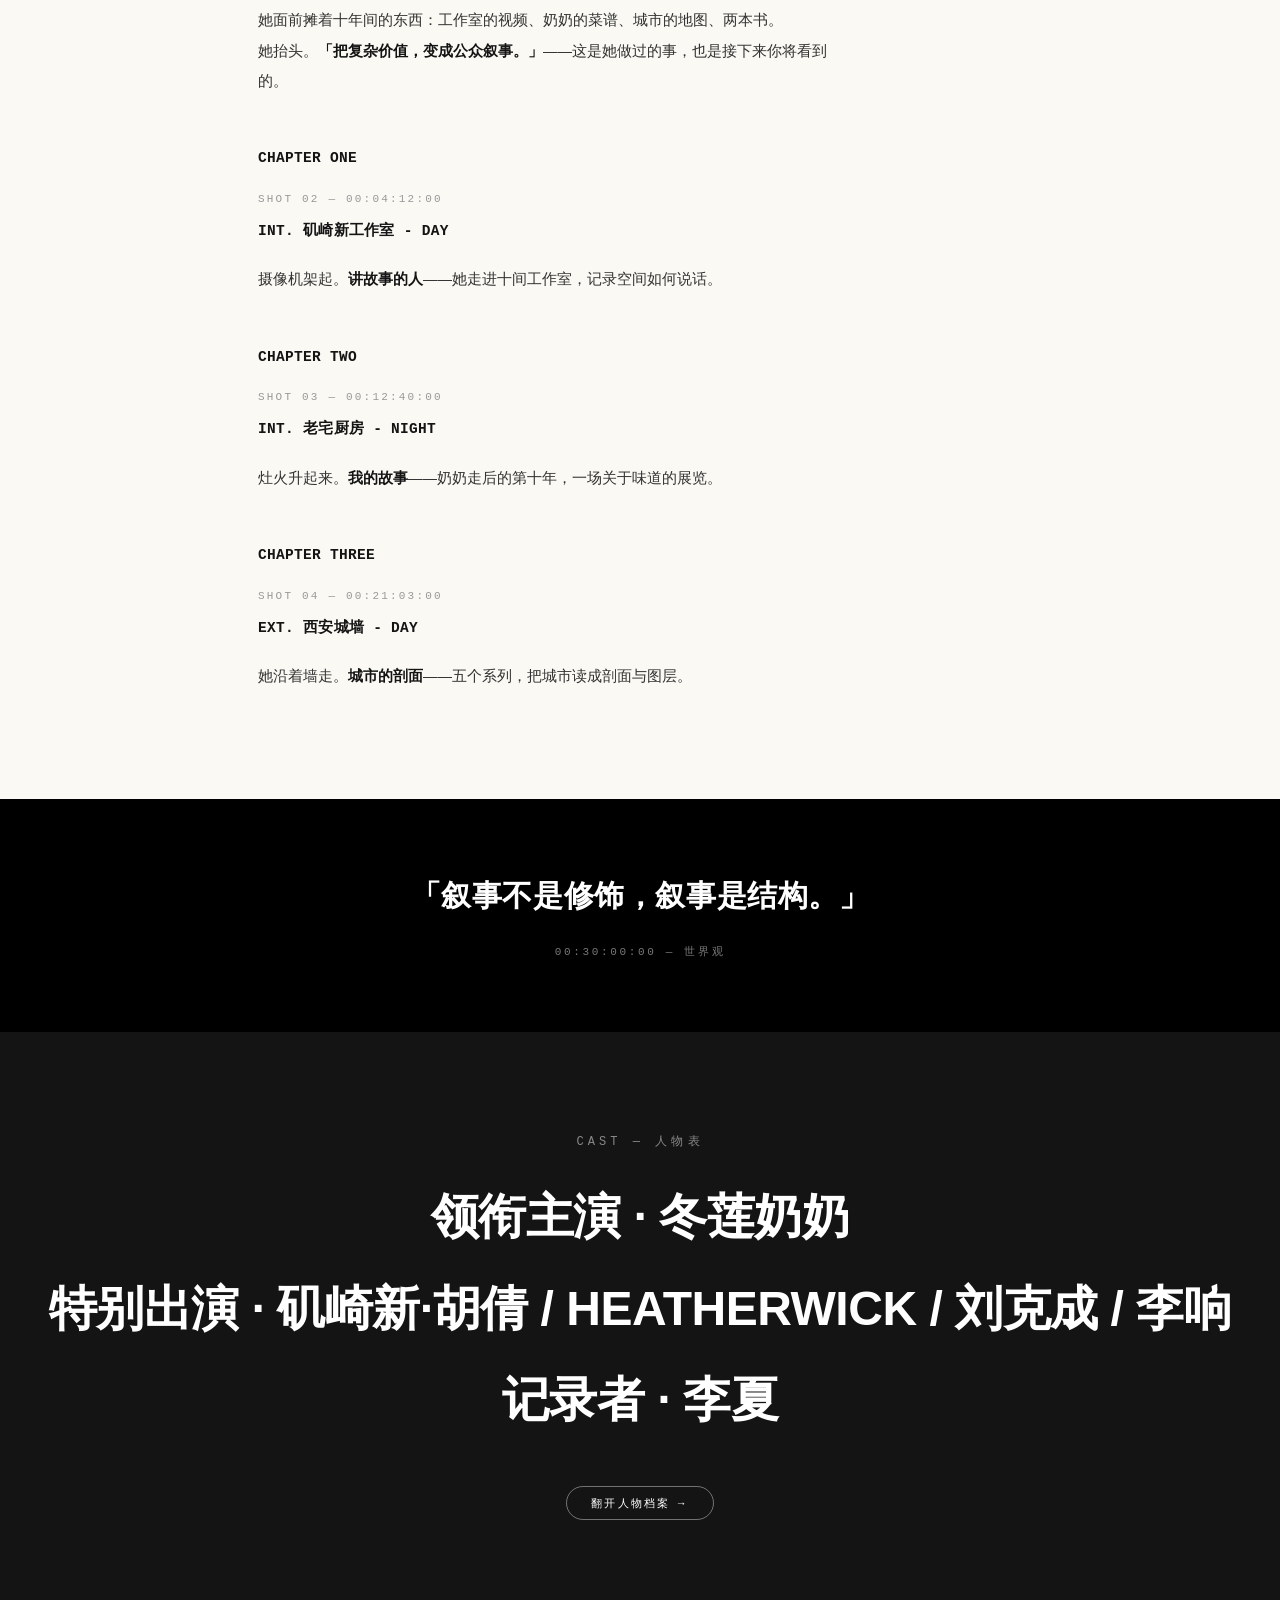
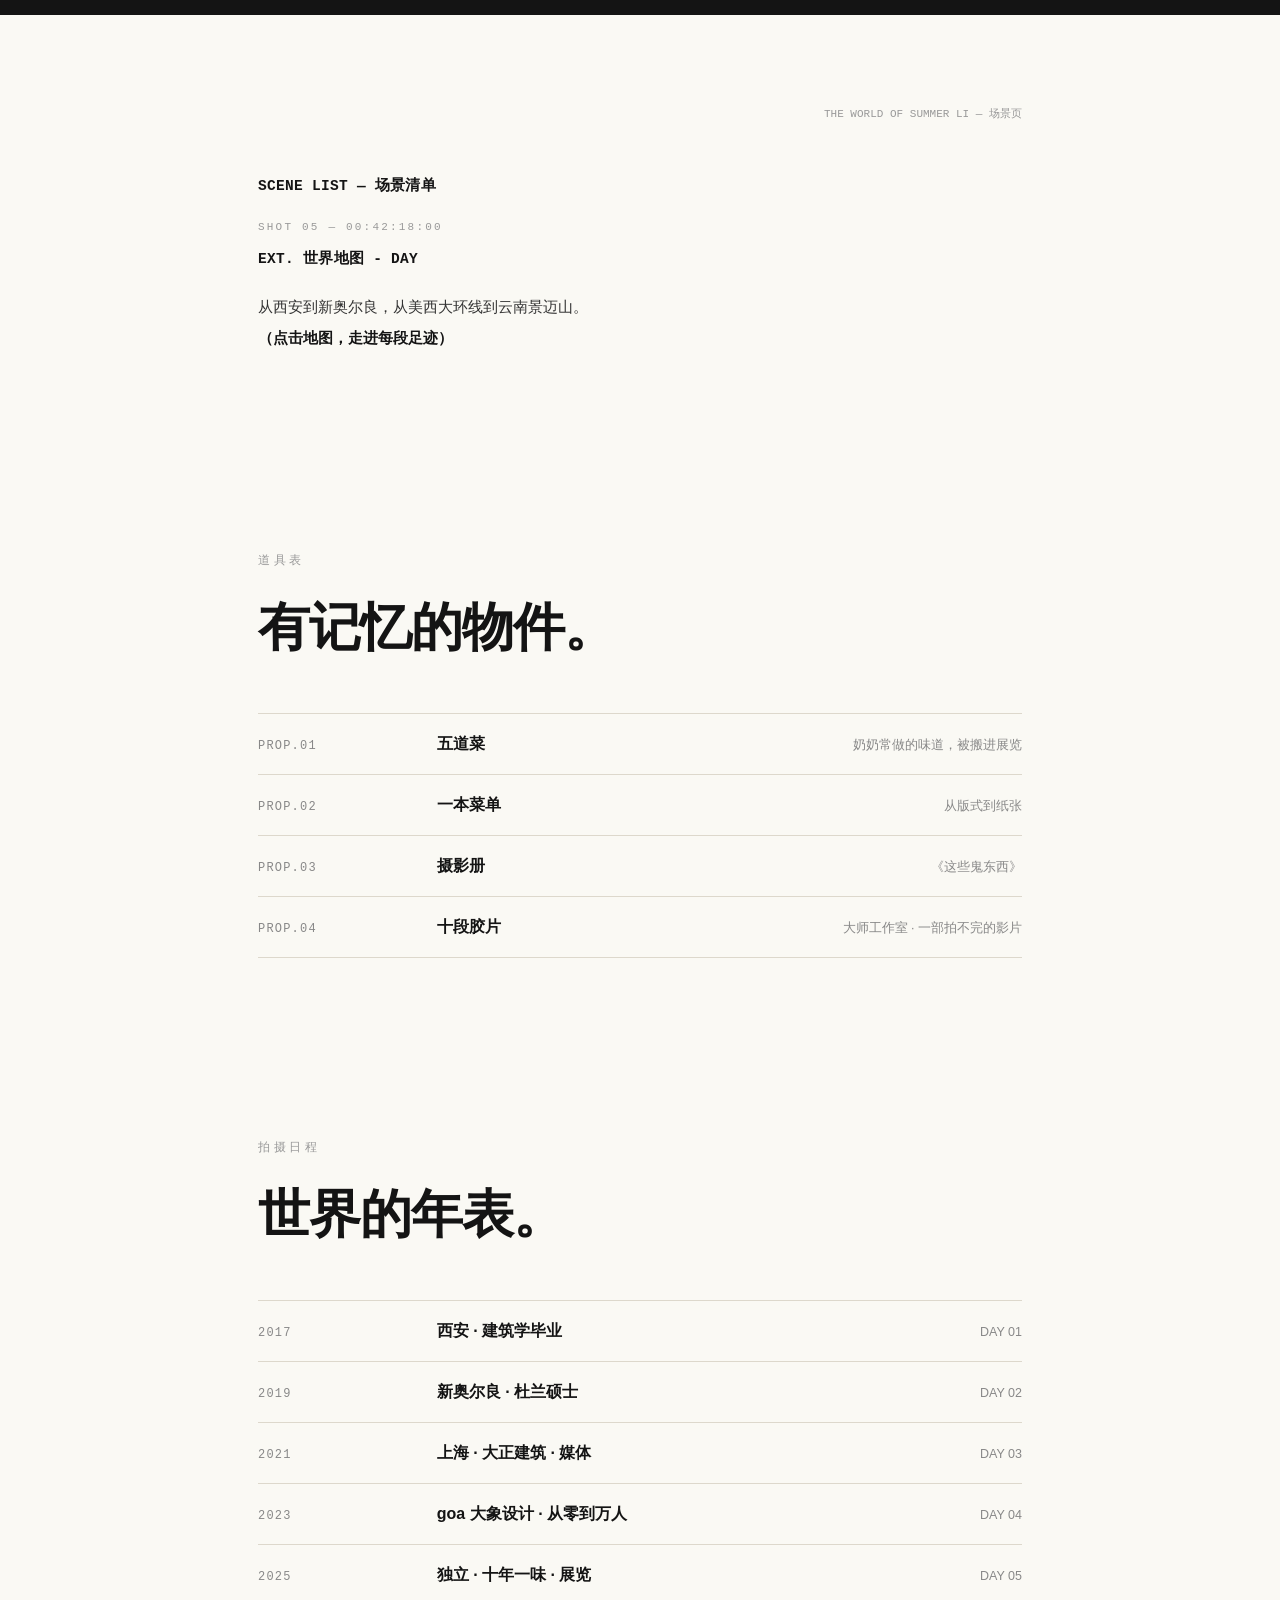
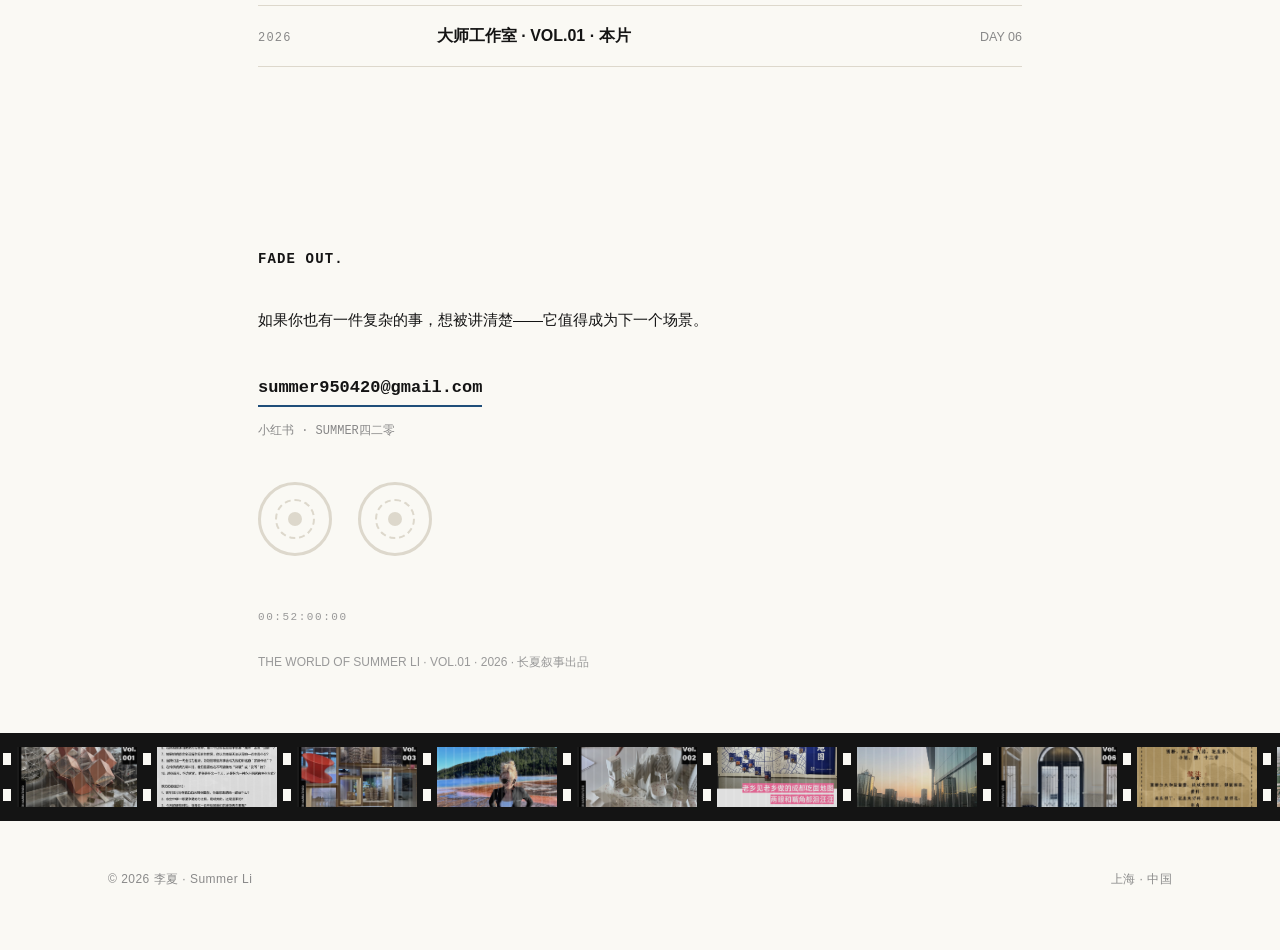
==== commit 506131f9: "剧本档案首页加电影元素：场记板/REC指示灯/时间码/镜号/字幕条/胶片条/片盘" ====
--- a/index.html
+++ b/index.html
@@ -6,173 +6,193 @@
 <title>李夏的世界 · The World of Summer Li</title>
 <link rel="stylesheet" href="css/style.css">
 </head>
-<body>
-
-<header class="site-head" style="background:#000;border-bottom:1px solid #222;">
+<body class="sheet-page">
+<div class="rec"><span class="dot"></span>REC</div>
+
+<header class="site-head" style="background:#faf9f4;border-bottom:1px solid #e0dcd0;">
   <div class="inner">
-    <a class="brand" href="index.html" style="color:#fff;">李夏<span class="cn" style="color:#888;">Summer Li</span></a>
+    <a class="brand" href="index.html">李夏<span class="cn">Summer Li</span></a>
     <nav class="nav">
-      <a href="works.html" style="color:#fff;"><span class="zh">作品</span><span class="en">Work</span></a>
-      <a href="writing.html" style="color:#fff;"><span class="zh">观察</span><span class="en">Writing</span></a>
-      <a href="roles.html" style="color:#fff;"><span class="zh">角色</span><span class="en">Roles</span></a>
-      <a href="places.html" style="color:#fff;"><span class="zh">地点</span><span class="en">Places</span></a>
-      <a href="mailto:summer950420@gmail.com" style="color:#fff;"><span class="zh">联系</span><span class="en">Contact</span></a>
-      <button class="lang-toggle" type="button" style="border-color:#333;color:#fff;">EN</button>
+      <a href="works.html"><span class="zh">作品</span><span class="en">Work</span></a>
+      <a href="writing.html"><span class="zh">观察</span><span class="en">Writing</span></a>
+      <a href="roles.html"><span class="zh">角色</span><span class="en">Roles</span></a>
+      <a href="places.html"><span class="zh">地点</span><span class="en">Places</span></a>
+      <a href="mailto:summer950420@gmail.com"><span class="zh">联系</span><span class="en">Contact</span></a>
+      <button class="lang-toggle" type="button">EN</button>
     </nav>
   </div>
 </header>
 
-<!-- 黑场片头 -->
-<section class="title-seq">
-  <p class="prod anim-fade"><span class="zh">长夏叙事 · 出品</span><span class="en">SUMMER NARRATIVE PRESENTS</span></p>
-  <h1 class="film-title anim-fade d1">
-    <span class="zh">李夏的<br>世界</span>
-    <span class="en">THE WORLD<br>OF SUMMER LI</span>
-  </h1>
-  <p class="film-title-en anim-fade d2">A SETTING BOOK · 设定集</p>
-  <p class="tagline anim-fade d3">
-    <span class="zh">一部关于叙事的纪录片。记录者：李夏。<br>把复杂价值，变成<em>公众叙事</em>。</span>
-    <span class="en">A documentary about narrative, recorded by Summer Li.<br>Turning complex value into <em>public narrative</em>.</span>
-  </p>
-  <p class="scroll-hint anim-fade d4"><span class="zh">开始放映 ↓</span><span class="en">PLAY ↓</span></p>
-</section>
-
-<!-- 片头名单 -->
-<section class="cast-seq">
-  <div class="c-in">
-    <p class="c-lab anim-fade"><span class="zh">片头名单</span><span class="en">CAST</span></p>
-    <div class="c-row anim-fade d1"><span class="c-role"><span class="zh">领衔主演</span><span class="en">STARRING</span></span><span class="c-name">冬莲奶奶</span></div>
-    <div class="c-row anim-fade d2"><span class="c-role"><span class="zh">特别出演</span><span class="en">FEATURING</span></span><span class="c-name">矶崎新 · 胡倩</span></div>
-    <div class="c-row anim-fade d2"><span class="c-role">&nbsp;</span><span class="c-name">Thomas Heatherwick</span></div>
-    <div class="c-row anim-fade d2"><span class="c-role">&nbsp;</span><span class="c-name">刘克成</span></div>
-    <div class="c-row anim-fade d2"><span class="c-role">&nbsp;</span><span class="c-name">李响</span></div>
-    <div class="c-row anim-fade d3"><span class="c-role"><span class="zh">声音出演</span><span class="en">VOICE</span></span><span class="c-name"><span class="zh">设志聊天室</span><span class="en">Shezhi Podcast</span></span></div>
-    <div class="c-row anim-fade d3"><span class="c-role"><span class="zh">记录者 · 剪辑</span><span class="en">DIRECTED BY</span></span><span class="c-name">李夏</span></div>
-    <div class="c-row anim-fade d4"><span class="c-role"><span class="zh">出品</span><span class="en">PRODUCED BY</span></span><span class="c-name"><span class="zh">长夏叙事</span><span class="en">Summer Narrative</span></span></div>
-    <p class="c-go anim-fade d4"><a href="roles.html"><span class="zh">进入角色档案 →</span><span class="en">ROLE ARCHIVE →</span></a></p>
-  </div>
-</section>
-
-<!-- 设定集目录 -->
-<section class="settings">
-  <p class="s-lab"><span class="zh">设定集 · 目录</span><span class="en">SETTING BOOK · CONTENTS</span></p>
-  <h2><span class="zh">这个世界，<br>由六章构成。</span><span class="en">Six chapters<br>of this world.</span></h2>
-  <div class="s-grid">
-    <a class="s-item" href="#worldview"><p class="s-no">CH.01</p><p class="s-t"><span class="zh">世界观</span><span class="en">Worldview</span></p><p class="s-en"><span class="zh">叙事是什么</span><span class="en">WHAT NARRATIVE IS</span></p></a>
-    <a class="s-item" href="roles.html"><p class="s-no">CH.02</p><p class="s-t"><span class="zh">角色</span><span class="en">Characters</span></p><p class="s-en"><span class="zh">我故事里的人</span><span class="en">PEOPLE IN MY STORIES</span></p></a>
-    <a class="s-item" href="places.html"><p class="s-no">CH.03</p><p class="s-t"><span class="zh">场景</span><span class="en">Scenes</span></p><p class="s-en"><span class="zh">故事发生的地方</span><span class="en">WHERE STORIES HAPPEN</span></p></a>
-    <a class="s-item" href="works.html"><p class="s-no">CH.04</p><p class="s-t"><span class="zh">事件</span><span class="en">Events</span></p><p class="s-en"><span class="zh">已经发生的故事</span><span class="en">STORIES THAT HAPPENED</span></p></a>
-    <a class="s-item" href="#props"><p class="s-no">CH.05</p><p class="s-t"><span class="zh">道具</span><span class="en">Props</span></p><p class="s-en"><span class="zh">有记忆的物件</span><span class="en">OBJECTS WITH MEMORY</span></p></a>
-    <a class="s-item" href="#timeline"><p class="s-no">CH.06</p><p class="s-t"><span class="zh">时间线</span><span class="en">Timeline</span></p><p class="s-en"><span class="zh">世界的年表</span><span class="en">THE WORLD'S CHRONICLE</span></p></a>
-  </div>
-</section>
-
-<!-- 世界观 -->
-<section class="worldview" id="worldview">
-  <p class="w-lab"><span class="zh">CH.01 · 世界观</span><span class="en">CH.01 · WORLDVIEW</span></p>
-  <p class="w-t">
-    <span class="zh">叙事不是修饰，<br>叙事是<em>结构</em>。</span>
-    <span class="en">Narrative is not decoration —<br>narrative is <em>structure</em>.</span>
-  </p>
-  <p class="w-p">
-    <span class="zh">一栋楼立得住，因为承重墙诚实；一个故事立得住，因为内部结构清晰。我的工作是翻译：把专业语言翻成公众语言，把私人记忆翻成公共记忆，把一座城市的剖面、一个人的一生，翻成可以被看见的图层。</span>
-    <span class="en">A building stands because its load-bearing walls are honest; a story stands because its inner structure is clear. My work is translation: professional language into public language, private memory into shared memory — a city's section, or a life, into layers that can be seen.</span>
-  </p>
-</section>
-
-<!-- 场景 · 场记 -->
-<section class="scenes" id="scenes">
-  <div class="sc-in">
-    <p class="sc-lab"><span class="zh">CH.03 · 场景 · 场记</span><span class="en">CH.03 · SCENES</span></p>
-    <a class="scene-row" href="works.html">
-      <span class="s-no">SCENE 01</span>
-      <span><span class="s-t"><span class="zh">讲故事的人</span><span class="en">Storytellers</span></span>
-      <span class="s-d"><span class="zh">走进十间工作室，记录空间如何说话</span><span class="en">Ten studios, recorded how space speaks</span></span></span>
-      <span class="s-go"><span class="zh">进入</span><span class="en">Enter</span></span>
-    </a>
-    <a class="scene-row" href="shi-nian-yi-wei.html">
-      <span class="s-no">SCENE 02</span>
-      <span><span class="s-t"><span class="zh">我的故事</span><span class="en">My Stories</span></span>
-      <span class="s-d"><span class="zh">一场关于味道的展览，两次穿过大陆的行走</span><span class="en">An exhibition about taste, two journeys across continents</span></span></span>
-      <span class="s-go"><span class="zh">阅读</span><span class="en">Read</span></span>
-    </a>
-    <a class="scene-row" href="writing.html">
-      <span class="s-no">SCENE 03</span>
-      <span><span class="s-t"><span class="zh">城市的剖面</span><span class="en">City Sections</span></span>
-      <span class="s-d"><span class="zh">五个系列，把城市读成剖面与图层</span><span class="en">Five series, reading cities as sections and layers</span></span></span>
-      <span class="s-go"><span class="zh">进入</span><span class="en">Enter</span></span>
-    </a>
-    <a class="scene-row" href="#now">
-      <span class="s-no">SCENE 04</span>
-      <span><span class="s-t"><span class="zh">正在发生</span><span class="en">Now</span></span>
-      <span class="s-d"><span class="zh">THE FOLIA · 国际事务所 · 城市研究 · 新的一期</span><span class="en">THE FOLIA · international practice · urban research · new episodes</span></span></span>
-      <span class="s-go"><span class="zh">查看</span><span class="en">See</span></span>
-    </a>
-  </div>
-</section>
-
-<!-- 道具 -->
-<section class="props" id="props">
-  <p class="pr-lab"><span class="zh">CH.05 · 道具</span><span class="en">CH.05 · PROPS</span></p>
+<!-- 剧本封面 -->
+<section class="script-cover">
+  <p class="c-prod"><span class="zh">长夏叙事 出品</span><span class="en">A SUMMER NARRATIVE PRODUCTION</span></p>
+  <h1 class="c-title"><span class="zh">李夏的<br>世界</span><span class="en">THE WORLD<br>OF SUMMER LI</span></h1>
+  <p class="c-sub"><span class="zh">一部关于叙事的纪录片 · 脚本</span><span class="en">A DOCUMENTARY SCRIPT</span></p>
+  <p class="c-rule">
+    <span class="zh">记录者 · 李夏</span><span class="en">Written &amp; Directed by Summer Li</span><br>
+    <span class="zh">改编自真实事件</span><span class="en">Based on true events</span>
+  </p>
+  <p class="c-scroll"><span class="zh">翻开剧本 ↓</span><span class="en">OPEN SCRIPT ↓</span></p>
+  <p class="tc" style="margin-top:14px;">00:00:00:00 — <span class="zh">第一卷</span><span class="en">REEL 01</span></p>
+</section>
+
+<!-- 场记板 -->
+<div class="clapboard">
+  <svg viewBox="0 0 420 240" xmlns="http://www.w3.org/2000/svg">
+    <!-- 上板 -->
+    <g transform="rotate(-4 210 60)">
+      <rect x="40" y="24" width="340" height="52" fill="#141414"/>
+      <path d="M40 76 L380 76" stroke="#fff" stroke-width="2" opacity="0.5"/>
+      <text x="210" y="58" text-anchor="middle" font-family="Courier New, monospace" font-size="15" font-weight="bold" fill="#fff" letter-spacing="2">SUMMER NARRATIVE PRODUCTIONS</text>
+    </g>
+    <!-- 下板 -->
+    <g transform="rotate(4 210 150)">
+      <rect x="40" y="100" width="340" height="120" fill="#fff" stroke="#141414" stroke-width="3"/>
+      <rect x="40" y="100" width="340" height="120" fill="url(#stripe)" opacity="0.9"/>
+      <rect x="40" y="100" width="340" height="120" fill="none" stroke="#141414" stroke-width="3"/>
+      <text x="80" y="140" font-family="Courier New, monospace" font-size="13" font-weight="bold" fill="#141414">SCENE&nbsp;&nbsp;01</text>
+      <text x="80" y="165" font-family="Courier New, monospace" font-size="13" font-weight="bold" fill="#141414">TAKE&nbsp;&nbsp;&nbsp;01</text>
+      <text x="80" y="190" font-family="Courier New, monospace" font-size="13" font-weight="bold" fill="#141414">ROLL&nbsp;&nbsp;&nbsp;01</text>
+      <text x="210" y="190" text-anchor="middle" font-family="Courier New, monospace" font-size="13" font-weight="bold" fill="#141414">DIR. SUMMER LI</text>
+      <defs>
+        <pattern id="stripe" patternUnits="userSpaceOnUse" width="48" height="48" patternTransform="rotate(45)">
+          <rect width="24" height="48" fill="#fff"/>
+          <rect x="24" width="24" height="48" fill="#141414"/>
+        </pattern>
+      </defs>
+    </g>
+  </svg>
+</div>
+
+<!-- 开场页 -->
+<section class="script">
+  <p class="pg">THE WORLD OF SUMMER LI — <span class="zh">开场页</span><span class="en">PAGE 01</span></p>
+  <p class="fade">FADE IN:</p>
+
+  <p class="tc" style="text-align:right;margin-bottom:14px;">00:00:15:02</p>
+  <p class="shot-no">SHOT 01 — <span class="zh">全景 · 拉开</span><span class="en">WIDE · PUSH IN</span></p>
+  <p class="slug">INT. <span class="zh">李夏的世界</span><span class="en">THE WORLD OF SUMMER LI</span> - DAY</p>
+  <p class="action">
+    <span class="zh">一个建筑学背景的叙事者，坐在桌前。<br>她面前摊着十年间的东西：工作室的视频、奶奶的菜谱、城市的地图、两本书。<br>她抬头。<b>「把复杂价值，变成公众叙事。」</b>——这是她做过的事，也是接下来你将看到的。</span>
+    <span class="en">An architecture-trained storyteller sits at her desk. Before her: ten years of material — studio videos, grandmother's recipes, city maps, two books. She looks up. "Turning complex value into public narrative" — what she has done, and what you are about to see.</span>
+  </p>
+
+  <p class="slug">CHAPTER ONE</p>
+  <div class="scene-link" onclick="location.href='works.html'">
+    <p class="shot-no" style="margin-top:14px;">SHOT 02 — 00:04:12:00</p>
+    <p class="slug" style="margin-top:6px;">INT. <span class="zh">矶崎新工作室</span><span class="en">ISQZAKI'S STUDIO</span> - DAY</p>
+    <p class="action">
+      <span class="zh">摄像机架起。<b>讲故事的人</b>——她走进十间工作室，记录空间如何说话。</span>
+      <span class="en">Camera up. The storyteller — she enters ten studios, recording how space speaks.</span>
+    </p>
+  </div>
+
+  <p class="slug">CHAPTER TWO</p>
+  <div class="scene-link" onclick="location.href='shi-nian-yi-wei.html'">
+    <p class="shot-no" style="margin-top:14px;">SHOT 03 — 00:12:40:00</p>
+    <p class="slug" style="margin-top:6px;">INT. <span class="zh">老宅厨房</span><span class="en">THE OLD HOUSE KITCHEN</span> - NIGHT</p>
+    <p class="action">
+      <span class="zh">灶火升起来。<b>我的故事</b>——奶奶走后的第十年，一场关于味道的展览。</span>
+      <span class="en">The stove is lit. My stories — ten years after grandma left, an exhibition about taste.</span>
+    </p>
+  </div>
+
+  <p class="slug">CHAPTER THREE</p>
+  <div class="scene-link" onclick="location.href='writing.html'">
+    <p class="shot-no" style="margin-top:14px;">SHOT 04 — 00:21:03:00</p>
+    <p class="slug" style="margin-top:6px;">EXT. <span class="zh">西安城墙</span><span class="en">XI'AN CITY WALL</span> - DAY</p>
+    <p class="action">
+      <span class="zh">她沿着墙走。<b>城市的剖面</b>——五个系列，把城市读成剖面与图层。</span>
+      <span class="en">She walks the wall. City sections — five series, reading cities as sections and layers.</span>
+    </p>
+  </div>
+</section>
+
+<!-- 字幕条 -->
+<section class="subtitle-bar">
+  <p class="st-text"><span class="zh">「叙事不是修饰，叙事是结构。」</span><span class="en">"Narrative is not decoration — narrative is structure."</span></p>
+  <p class="st-tc">00:30:00:00 — <span class="zh">世界观</span><span class="en">WORLDVIEW</span></p>
+</section>
+
+<!-- 人物表 -->
+<section class="chapter-card">
+  <p class="cc-no">CAST — <span class="zh">人物表</span><span class="en">CHARACTERS</span></p>
+  <p class="cc-t" style="font-size:clamp(28px,4vw,48px);line-height:1.9;">
+    <span class="zh">领衔主演</span><span class="en">STARRING</span> · <span class="zh">冬莲奶奶</span><span class="en">GRANDMA DONGLIAN</span><br>
+    <span class="zh">特别出演</span><span class="en">FEATURING</span> · 矶崎新·胡倩 / HEATHERWICK / <span class="zh">刘克成</span><span class="en">LIU JIAKUN</span> / <span class="zh">李响</span><span class="en">LI XIANG</span><br>
+    <span class="zh">记录者</span><span class="en">DIRECTED BY</span> · <span class="zh">李夏</span><span class="en">SUMMER LI</span>
+  </p>
+  <p style="margin-top:44px;"><a href="roles.html" style="color:#fff;border:1px solid rgba(255,255,255,0.4);border-radius:999px;padding:10px 24px;font-size:11px;letter-spacing:0.2em;text-decoration:none;text-transform:uppercase;"><span class="zh">翻开人物档案 →</span><span class="en">ROLE ARCHIVE →</span></a></p>
+</section>
+
+<!-- 场景页 -->
+<section class="script">
+  <p class="pg">THE WORLD OF SUMMER LI — <span class="zh">场景页</span><span class="en">PAGE 02</span></p>
+  <p class="slug">SCENE LIST — <span class="zh">场景清单</span><span class="en">LOCATIONS</span></p>
+
+  <div class="scene-link" onclick="location.href='places.html'">
+    <p class="shot-no">SHOT 05 — 00:42:18:00</p>
+    <p class="slug" style="margin-top:6px;">EXT. <span class="zh">世界地图</span><span class="en">WORLD MAP</span> - DAY</p>
+    <p class="action">
+      <span class="zh">从西安到新奥尔良，从美西大环线到云南景迈山。<br><b>（点击地图，走进每段足迹）</b></span>
+      <span class="en">From Xi'an to New Orleans, from the West loop to Yunnan. (Click the map — step into each footprint.)</span>
+    </p>
+  </div>
+</section>
+
+<!-- 道具表 -->
+<section class="sheet-table">
+  <p class="st-lab"><span class="zh">道具表</span><span class="en">PROP LIST</span></p>
   <h2><span class="zh">有记忆的物件。</span><span class="en">Objects with memory.</span></h2>
-  <div class="pr-grid">
-    <div class="prop">
-      <p class="no">PROP.01</p>
-      <p class="t"><span class="zh">五道菜</span><span class="en">Five Dishes</span></p>
-      <p class="d"><span class="zh">包菜炒粉条、南瓜面——奶奶常做的味道，被搬进展览。</span><span class="en">Her everyday cooking, carried into an exhibition.</span></p>
-      <p class="tag2">十年一味 · 2025</p>
-    </div>
-    <div class="prop">
-      <p class="no">PROP.02</p>
-      <p class="t"><span class="zh">一本菜单</span><span class="en">A Menu</span></p>
-      <p class="d"><span class="zh">为一家餐厅做的菜单全案，从版式到纸张。</span><span class="en">A full menu system — layout to paper.</span></p>
-      <p class="tag2">平面设计 · 2025</p>
-    </div>
-    <div class="prop">
-      <p class="no">PROP.03</p>
-      <p class="t"><span class="zh">摄影册</span><span class="en">Photobook</span></p>
-      <p class="d"><span class="zh">《这些鬼东西》——城市、交通、动物与风景。</span><span class="en">"These Weird Things" — city, traffic, animals, scenery.</span></p>
-      <p class="tag2">摄影 · 2025</p>
-    </div>
-    <div class="prop">
-      <p class="no">PROP.04</p>
-      <p class="t"><span class="zh">十段胶片</span><span class="en">Ten Reels</span></p>
-      <p class="d"><span class="zh">大师工作室系列，一部拍不完的影片。</span><span class="en">Studio Visits — a film that never ends.</span></p>
-      <p class="tag2">视频 · 2026</p>
-    </div>
-  </div>
-</section>
-
-<!-- 时间线 -->
-<section class="timeline-x" id="timeline">
-  <p class="t-lab"><span class="zh">CH.06 · 时间线</span><span class="en">CH.06 · TIMELINE</span></p>
+  <div class="st-row"><span class="k">PROP.01</span><span class="v"><span class="zh">五道菜</span><span class="en">Five Dishes</span></span><span class="d"><span class="zh">奶奶常做的味道，被搬进展览</span><span class="en">her cooking, in the exhibition</span></span></div>
+  <div class="st-row"><span class="k">PROP.02</span><span class="v"><span class="zh">一本菜单</span><span class="en">A Menu</span></span><span class="d"><span class="zh">从版式到纸张</span><span class="en">layout to paper</span></span></div>
+  <div class="st-row"><span class="k">PROP.03</span><span class="v"><span class="zh">摄影册</span><span class="en">Photobook</span></span><span class="d">《<span class="zh">这些鬼东西</span><span class="en">These Weird Things</span>》</span></div>
+  <div class="st-row"><span class="k">PROP.04</span><span class="v"><span class="zh">十段胶片</span><span class="en">Ten Reels</span></span><span class="d"><span class="zh">大师工作室 · 一部拍不完的影片</span><span class="en">Studio Visits, never ending</span></span></div>
+</section>
+
+<!-- 拍摄日程 -->
+<section class="sheet-table">
+  <p class="st-lab"><span class="zh">拍摄日程</span><span class="en">SHOOTING SCHEDULE</span></p>
   <h2><span class="zh">世界的年表。</span><span class="en">The world's chronicle.</span></h2>
-  <div class="tl-wrap">
-    <div class="tl">
-      <div class="tl-item"><p class="tl-y">2017</p><p class="tl-t"><b><span class="zh">西安</span><span class="en">Xi'an</span></b><br><span class="zh">建筑学本科毕业</span><span class="en">B.Arch</span></p></div>
-      <div class="tl-item"><p class="tl-y">2019</p><p class="tl-t"><b><span class="zh">新奥尔良</span><span class="en">New Orleans</span></b><br><span class="zh">杜兰大学 · 建筑硕士</span><span class="en">Tulane, M.Arch</span></p></div>
-      <div class="tl-item"><p class="tl-y">2021</p><p class="tl-t"><b><span class="zh">上海</span><span class="en">Shanghai</span></b><br><span class="zh">大正建筑 · 建筑媒体</span><span class="en">Dazheng · media</span></p></div>
-      <div class="tl-item"><p class="tl-y">2023</p><p class="tl-t"><b>goa <span class="zh">大象设计</span><span class="en">Goa</span></b><br><span class="zh">品牌与媒体 · 从零到万人</span><span class="en">brand &amp; media</span></p></div>
-      <div class="tl-item"><p class="tl-y">2025</p><p class="tl-t"><b><span class="zh">独立 · 十年一味</span><span class="en">Independent</span></b><br><span class="zh">长夏叙事 · 家族记忆展</span><span class="en">Summer Narrative · exhibition</span></p></div>
-      <div class="tl-item"><p class="tl-y">2026</p><p class="tl-t"><b><span class="zh">大师工作室 · VOL.01</span><span class="en">Studio Visits</span></b><br><span class="zh">视频系列开始 · 本设定集出版</span><span class="en">the video series begins · this book</span></p></div>
-    </div>
-  </div>
-</section>
-
-<!-- 片尾字幕 -->
-<section class="credits" id="now">
-  <p class="c-lab"><span class="zh">片尾字幕</span><span class="en">END CREDITS</span></p>
-  <h2><span class="zh">谢谢你看到这里。</span><span class="en">Thanks for watching.</span></h2>
-  <p class="c-line">
-    <span class="zh">如果你也有一件复杂的事，想被讲清楚——<br>它值得成为下一个场景。</span>
-    <span class="en">If you have something complex that deserves a story —<br>it could be the next scene.</span>
-  </p>
-  <a class="c-mail" href="mailto:summer950420@gmail.com">summer950420@gmail.com</a>
-  <p class="c-xhs"><span class="zh">小红书 · SUMMER四二零</span><span class="en">Xiaohongshu · SUMMER四二零</span></p>
-  <p class="c-end">THE WORLD OF SUMMER LI · VOL.01 · 2026 · <span class="zh">长夏叙事出品</span><span class="en">A SUMMER NARRATIVE PRODUCTION</span></p>
-</section>
-
-<footer class="site-foot" style="background:#000;color:#666;">
+  <div class="st-row"><span class="k">2017</span><span class="v"><span class="zh">西安 · 建筑学毕业</span><span class="en">Xi'an · B.Arch</span></span><span class="d">DAY 01</span></div>
+  <div class="st-row"><span class="k">2019</span><span class="v"><span class="zh">新奥尔良 · 杜兰硕士</span><span class="en">New Orleans · Tulane</span></span><span class="d">DAY 02</span></div>
+  <div class="st-row"><span class="k">2021</span><span class="v"><span class="zh">上海 · 大正建筑 · 媒体</span><span class="en">Shanghai · Dazheng</span></span><span class="d">DAY 03</span></div>
+  <div class="st-row"><span class="k">2023</span><span class="v">goa <span class="zh">大象设计 · 从零到万人</span><span class="en">goa · brand &amp; media</span></span><span class="d">DAY 04</span></div>
+  <div class="st-row"><span class="k">2025</span><span class="v"><span class="zh">独立 · 十年一味 · 展览</span><span class="en">Independent · exhibition</span></span><span class="d">DAY 05</span></div>
+  <div class="st-row"><span class="k">2026</span><span class="v"><span class="zh">大师工作室 · VOL.01 · 本片</span><span class="en">Studio Visits · this film</span></span><span class="d">DAY 06</span></div>
+</section>
+
+<!-- 片尾 -->
+<section class="fade-out" id="now">
+  <p class="fade">FADE OUT.</p>
+  <p class="action" style="margin-top:36px;">
+    <span class="zh">如果你也有一件复杂的事，想被讲清楚——它值得成为下一个场景。</span>
+    <span class="en">If you have something complex that deserves a story — it could be the next scene.</span>
+  </p>
+  <a class="mail" href="mailto:summer950420@gmail.com">summer950420@gmail.com</a>
+  <p class="xhs"><span class="zh">小红书 · SUMMER四二零</span><span class="en">Xiaohongshu · SUMMER四二零</span></p>
+  <div class="reel"><span class="disc"></span><span class="disc"></span></div>
+  <p class="tc" style="margin-top:44px;">00:52:00:00</p>
+  <p class="action" style="margin-top:24px;font-size:12px;color:#999;">
+    THE WORLD OF SUMMER LI · VOL.01 · 2026 · <span class="zh">长夏叙事出品</span><span class="en">A SUMMER NARRATIVE PRODUCTION</span>
+  </p>
+</section>
+
+<!-- 胶片条 -->
+<div class="film-strip">
+  <span class="sp"></span><span class="fr"><img src="images/studio_arata.jpg" alt=""></span><span class="sp"></span>
+  <span class="fr"><img src="images/memorial.jpg" alt=""></span><span class="sp"></span>
+  <span class="fr"><img src="images/studio_heatherwick.jpg" alt=""></span><span class="sp"></span>
+  <span class="fr"><img src="images/route_west.jpg" alt=""></span><span class="sp"></span>
+  <span class="fr"><img src="images/studio_aim.jpg" alt=""></span><span class="sp"></span>
+  <span class="fr"><img src="images/yunnan.png" alt=""></span><span class="sp"></span>
+  <span class="fr"><img src="images/place_beijing.webp" alt=""></span><span class="sp"></span>
+  <span class="fr"><img src="images/studio_goa.jpg" alt=""></span><span class="sp"></span>
+  <span class="fr"><img src="images/memorial_menu.jpg" alt=""></span><span class="sp"></span>
+  <span class="fr"><img src="images/place_xizhai.jpg" alt=""></span><span class="sp"></span>
+</div>
+
+<footer class="site-foot">
   <div>© 2026 <span class="zh">李夏 · Summer Li</span><span class="en">Li Xia · Summer Li</span></div>
   <div><span class="zh">上海 · 中国</span><span class="en">Shanghai, China</span></div>
 </footer>
--- a/css/style.css
+++ b/css/style.css
@@ -684,3 +684,122 @@
 .credits .c-mail:hover { color: #8fb3d9; }
 .credits .c-xhs { margin-top: 14px; font-size: 12px; color: #888; letter-spacing: 0.14em; }
 .credits .c-end { margin-top: 80px; font-size: 10px; letter-spacing: 0.3em; color: #555; text-transform: uppercase; }
+
+/* ============ 剧本档案（昆汀式） ============ */
+.sheet-page { background: #faf9f4; color: #141414; }
+
+/* 剧本封面 */
+.script-cover { min-height: 100vh; display: flex; flex-direction: column; justify-content: center; align-items: center; text-align: center; padding: 120px 28px; }
+.script-cover .c-prod { font-family: "Courier New", Courier, monospace; font-size: 12px; letter-spacing: 0.26em; color: #888; }
+.script-cover .c-title { font-size: clamp(40px, 7vw, 88px); font-weight: 900; letter-spacing: -0.01em; line-height: 1.1; margin-top: 40px; }
+.script-cover .c-sub { font-family: "Courier New", Courier, monospace; font-size: 13px; letter-spacing: 0.3em; color: #666; margin-top: 18px; text-transform: uppercase; }
+.script-cover .c-rule { margin-top: 56px; font-family: "Courier New", Courier, monospace; font-size: 13px; color: #333; line-height: 2.2; }
+.script-cover .c-scroll { margin-top: 70px; font-family: "Courier New", Courier, monospace; font-size: 11px; letter-spacing: 0.24em; color: #999; }
+
+/* 剧本正文 */
+.script { max-width: 820px; margin: 0 auto; padding: 90px 28px; }
+.script .pg { font-family: "Courier New", Courier, monospace; font-size: 11px; color: #999; text-align: right; margin-bottom: 30px; }
+.script .fade { font-family: "Courier New", Courier, monospace; font-size: 14px; font-weight: 700; letter-spacing: 0.08em; margin-bottom: 40px; }
+.script .slug { font-family: "Courier New", Courier, monospace; font-size: 14.5px; font-weight: 700; text-transform: uppercase; margin: 50px 0 18px; letter-spacing: 0.02em; }
+.script .action { font-size: 14.5px; line-height: 2.1; color: #333; margin-bottom: 1.2em; max-width: 40em; }
+.script .action b { font-weight: 700; color: #141414; }
+.script .paren { font-family: "Courier New", Courier, monospace; font-size: 13px; color: #666; margin-bottom: 1em; }
+.script .dialogue { font-size: 14.5px; line-height: 2; max-width: 30em; margin: 1em auto; text-align: center; color: #333; }
+.script .who { font-family: "Courier New", Courier, monospace; font-size: 13px; font-weight: 700; text-transform: uppercase; text-align: center; margin-top: 1.6em; }
+
+/* 章卡 */
+.chapter-card { background: #141414; color: #fff; text-align: center; padding: 100px 28px; }
+.chapter-card .cc-no { font-family: "Courier New", Courier, monospace; font-size: 12px; letter-spacing: 0.34em; color: #888; }
+.chapter-card .cc-t { font-size: clamp(34px, 5.4vw, 66px); font-weight: 900; letter-spacing: -0.01em; margin-top: 18px; }
+.chapter-card .cc-en { font-family: "Courier New", Courier, monospace; font-size: 12px; letter-spacing: 0.3em; color: #999; margin-top: 12px; text-transform: uppercase; }
+
+/* 场景条目（含链接） */
+.scene-link { display: block; text-decoration: none; color: inherit; margin-bottom: 8px; }
+.scene-link:hover .slug { color: var(--accent); }
+.scene-link .slug { display: inline-block; border-bottom: 2px solid transparent; transition: border-color 0.2s; }
+.scene-link:hover .slug { border-color: var(--accent); }
+
+/* 表格式页面（人物/道具/日程） */
+.sheet-table { max-width: 820px; margin: 0 auto; padding: 90px 28px; }
+.sheet-table .st-lab { font-family: "Courier New", Courier, monospace; font-size: 12px; letter-spacing: 0.3em; color: #999; text-transform: uppercase; margin-bottom: 10px; }
+.sheet-table h2 { font-size: clamp(30px, 4.4vw, 52px); font-weight: 900; letter-spacing: -0.02em; margin-bottom: 40px; }
+.st-row { display: flex; gap: 26px; padding: 16px 0; border-top: 1px solid #ddd8cc; align-items: baseline; }
+.st-row:last-child { border-bottom: 1px solid #ddd8cc; }
+.st-row .k { font-family: "Courier New", Courier, monospace; font-size: 12px; color: #888; width: 20%; flex: none; letter-spacing: 0.1em; }
+.st-row .v { font-size: 16px; font-weight: 600; }
+.st-row .d { margin-left: auto; font-size: 12.5px; color: #888; text-align: right; }
+
+/* 片尾 */
+.fade-out { max-width: 820px; margin: 0 auto; padding: 90px 28px 60px; }
+.fade-out .fade { font-family: "Courier New", Courier, monospace; font-size: 14px; font-weight: 700; letter-spacing: 0.08em; }
+.fade-out .mail { display: inline-block; margin-top: 40px; font-family: "Courier New", Courier, monospace; font-size: 17px; font-weight: 700; color: #141414; text-decoration: none; border-bottom: 2px solid var(--accent); padding-bottom: 2px; }
+.fade-out .xhs { margin-top: 14px; font-family: "Courier New", Courier, monospace; font-size: 12px; color: #888; }
+
+/* ============ 电影元素 ============ */
+/* REC 指示灯 */
+.rec {
+  position: fixed; top: 74px; right: 26px; z-index: 60;
+  display: flex; align-items: center; gap: 7px;
+  font-family: "Courier New", Courier, monospace; font-size: 11px; letter-spacing: 0.22em; color: #c33;
+}
+.rec .dot { width: 9px; height: 9px; border-radius: 50%; background: #e33; animation: recBlink 1.4s infinite; }
+@keyframes recBlink { 0%,60% { opacity: 1; } 61%,100% { opacity: 0.15; } }
+
+/* 时间码 */
+.tc { font-family: "Courier New", Courier, monospace; font-size: 11px; letter-spacing: 0.14em; color: #999; }
+
+/* 场记板 */
+.clapboard { display: flex; justify-content: center; padding: 20px 28px 0; }
+.clapboard svg { width: 100%; max-width: 420px; height: auto; }
+
+/* 字幕条（金句） */
+.subtitle-bar {
+  background: #000; color: #fff; text-align: center;
+  padding: 70px 28px; margin: 0;
+}
+.subtitle-bar .st-text { font-size: clamp(20px, 2.6vw, 30px); font-weight: 700; letter-spacing: 0.02em; line-height: 1.8; }
+.subtitle-bar .st-tc { margin-top: 20px; font-family: "Courier New", Courier, monospace; font-size: 11px; letter-spacing: 0.24em; color: #777; }
+
+/* 镜号 */
+.shot-no { font-family: "Courier New", Courier, monospace; font-size: 11px; letter-spacing: 0.2em; color: #999; margin-bottom: 4px; }
+
+/* 取景框角标 */
+.viewfinder { position: relative; display: inline-block; }
+.viewfinder::before, .viewfinder::after,
+.viewfinder .vf-in::before, .viewfinder .vf-in::after {
+  content: ""; position: absolute; width: 22px; height: 22px; z-index: 5;
+}
+.viewfinder::before { top: 8px; left: 8px; border-top: 3px solid #fff; border-left: 3px solid #fff; }
+.viewfinder::after { top: 8px; right: 8px; border-top: 3px solid #fff; border-right: 3px solid #fff; }
+.viewfinder .vf-in::before { bottom: 8px; left: 8px; border-bottom: 3px solid #fff; border-left: 3px solid #fff; }
+.viewfinder .vf-in::after { bottom: 8px; right: 8px; border-bottom: 3px solid #fff; border-right: 3px solid #fff; }
+
+/* 胶片条 */
+.film-strip {
+  display: flex; overflow: hidden; background: #141414;
+  padding: 14px 0; gap: 0;
+}
+.film-strip .fr {
+  flex: none; width: 120px; margin: 0 3px; height: 60px;
+  background: #2a2a2a; position: relative;
+  overflow: hidden;
+}
+.film-strip .fr img { width: 100%; height: 100%; object-fit: cover; opacity: 0.85; }
+.film-strip .fr::after {
+  content: ""; position: absolute; inset: 0;
+  background: repeating-linear-gradient(90deg, #141414 0 2px, transparent 2px 8px);
+  mix-blend-mode: screen;
+}
+/* 齿孔 */
+.film-strip .sp { flex: none; width: 14px; height: 60px; background: #141414; position: relative; }
+.film-strip .sp::before, .film-strip .sp::after {
+  content: ""; position: absolute; left: 3px; width: 8px; height: 12px; background: #faf9f4;
+}
+.film-strip .sp::before { top: 6px; }
+.film-strip .sp::after { bottom: 6px; }
+
+/* 片盘（片尾） */
+.reel { display: inline-flex; gap: 26px; margin-top: 40px; }
+.reel .disc { width: 74px; height: 74px; border-radius: 50%; border: 3px solid #ddd8cc; position: relative; }
+.reel .disc::before { content: ""; position: absolute; inset: 14px; border-radius: 50%; border: 2px dashed #ddd8cc; }
+.reel .disc::after { content: ""; position: absolute; inset: 27px; border-radius: 50%; background: #ddd8cc; }
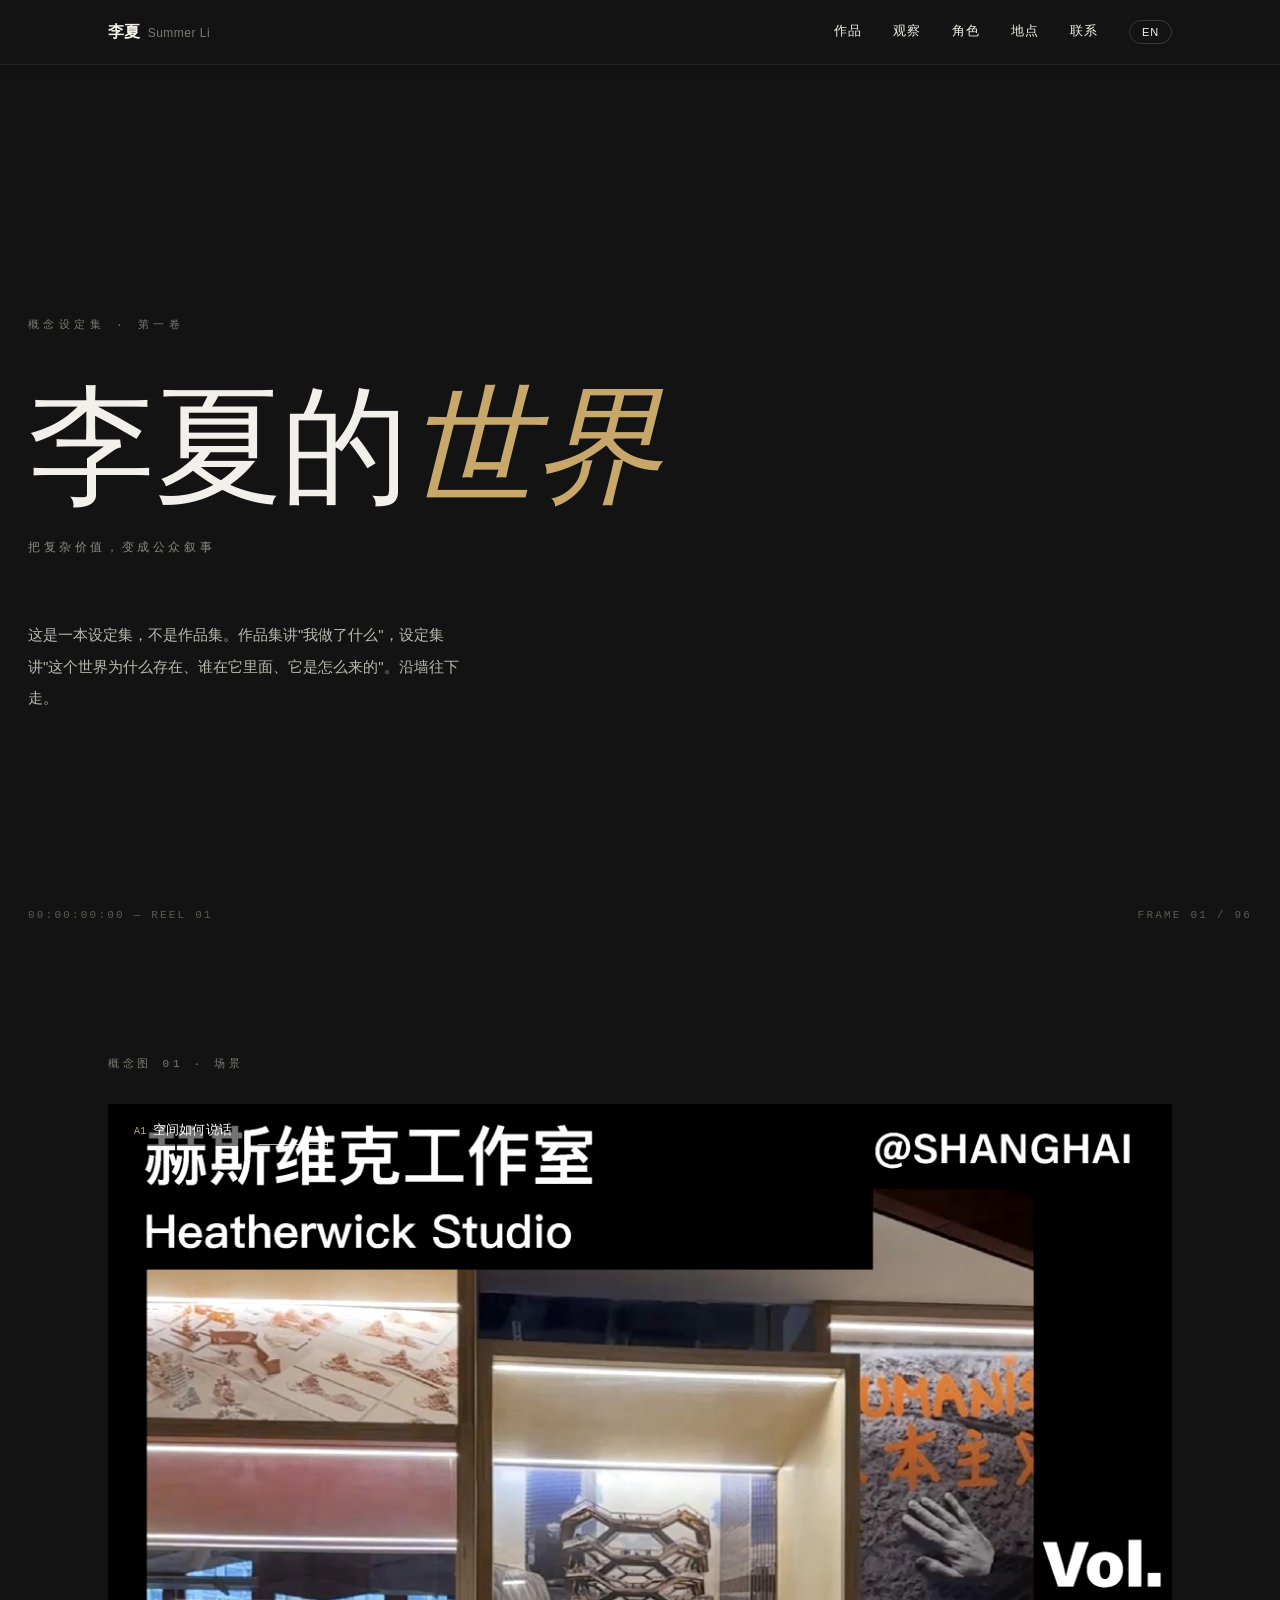
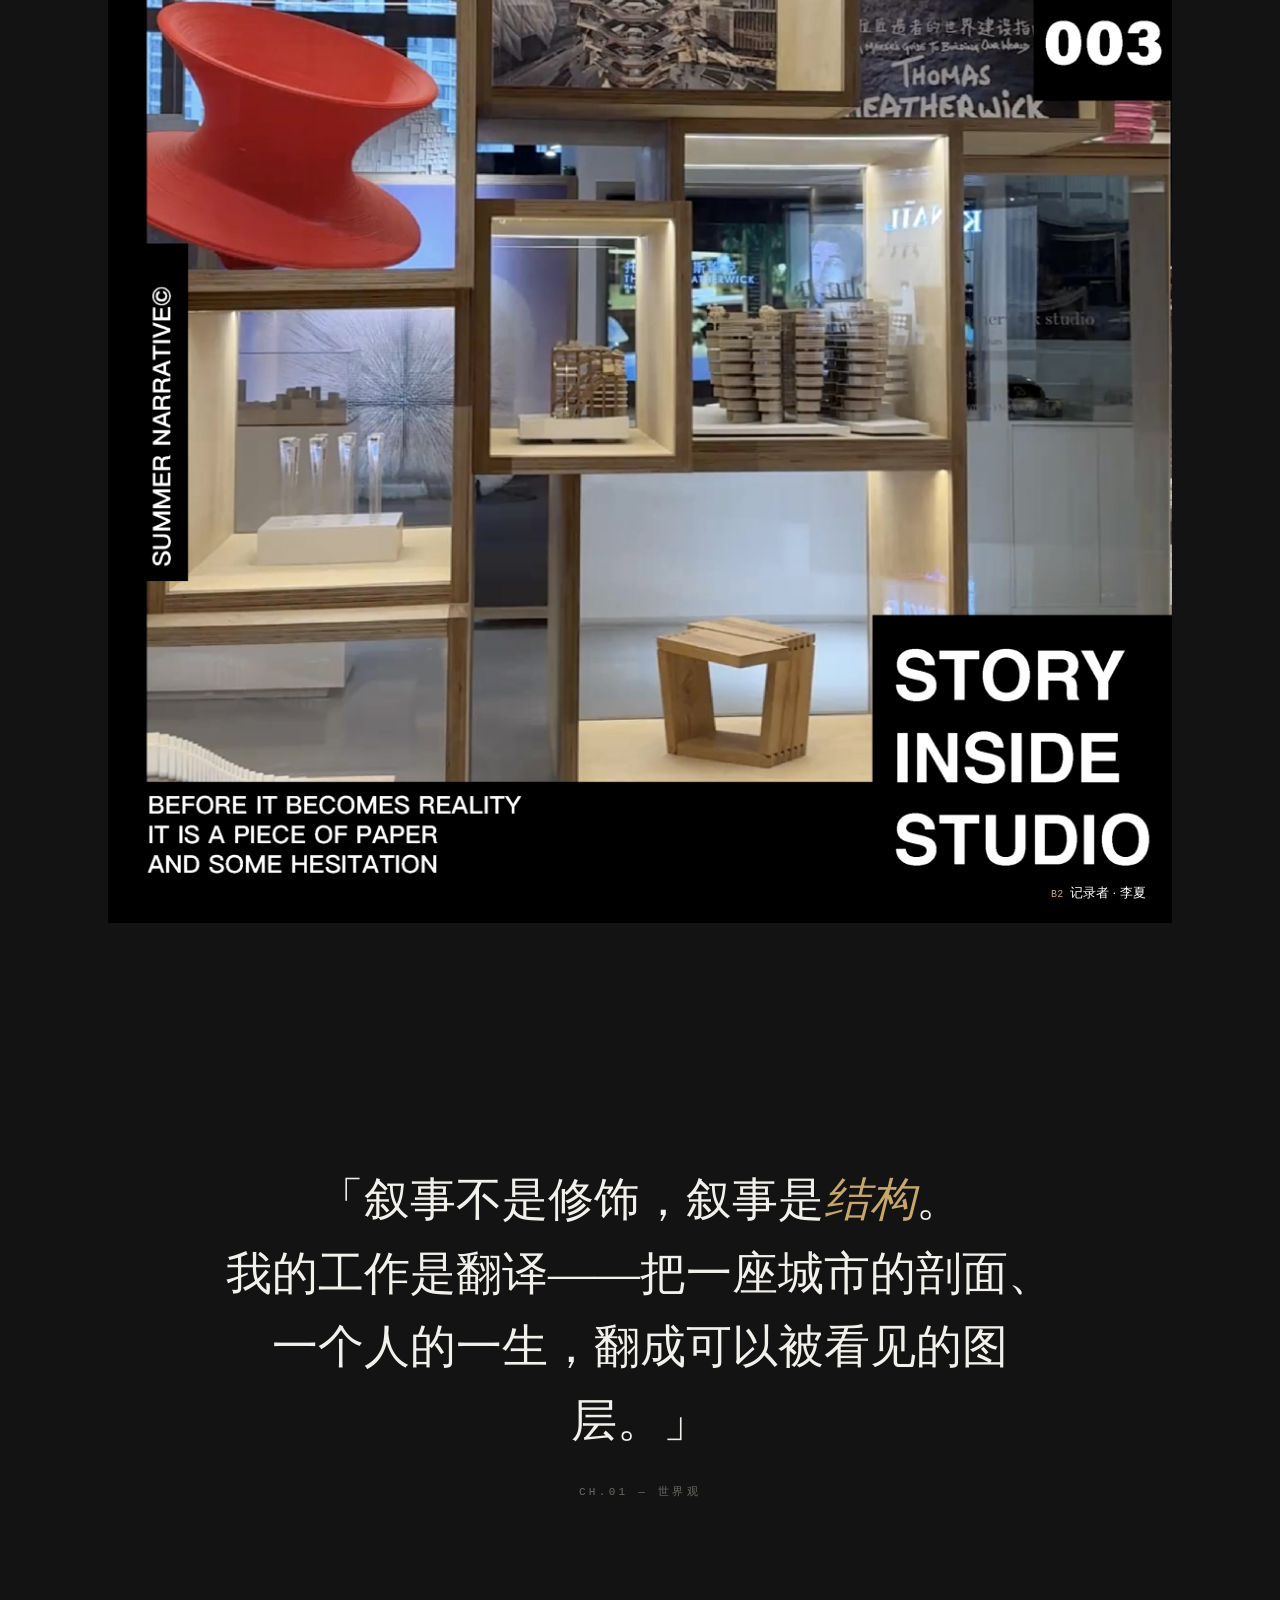
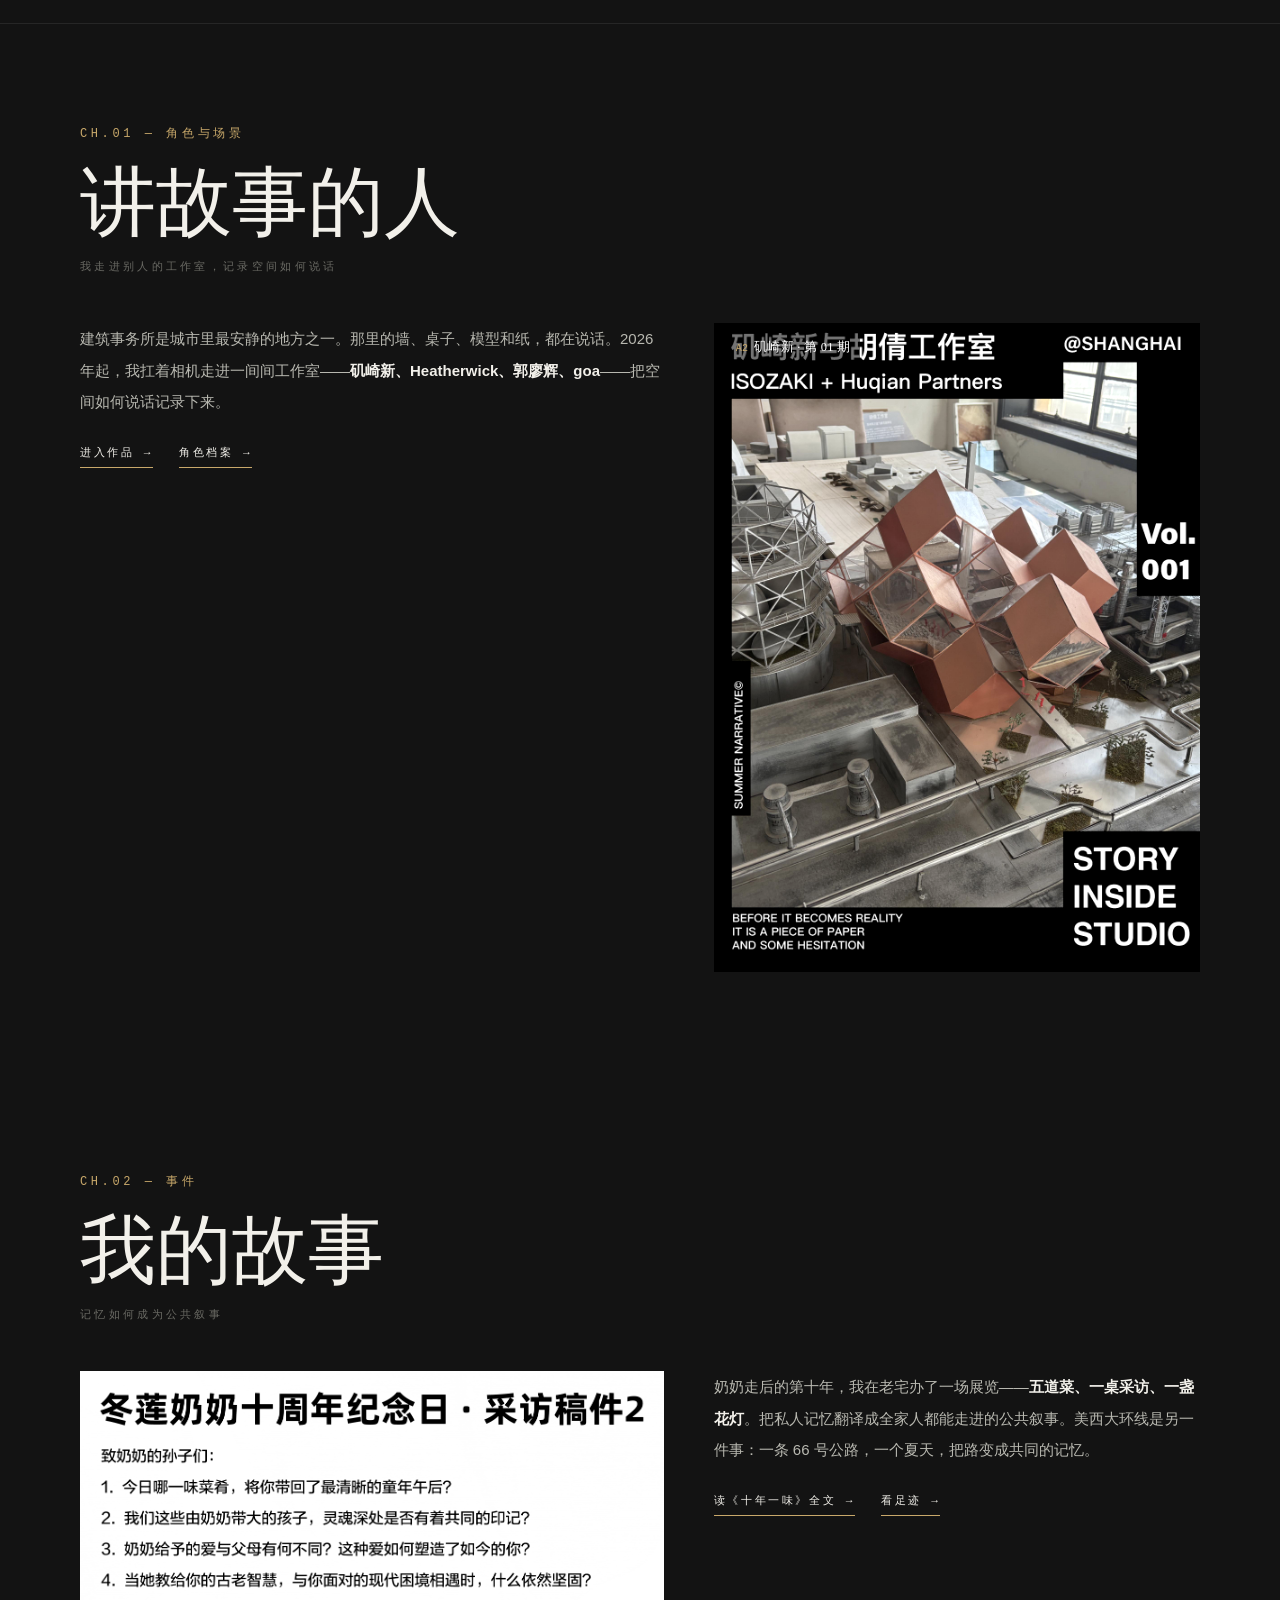
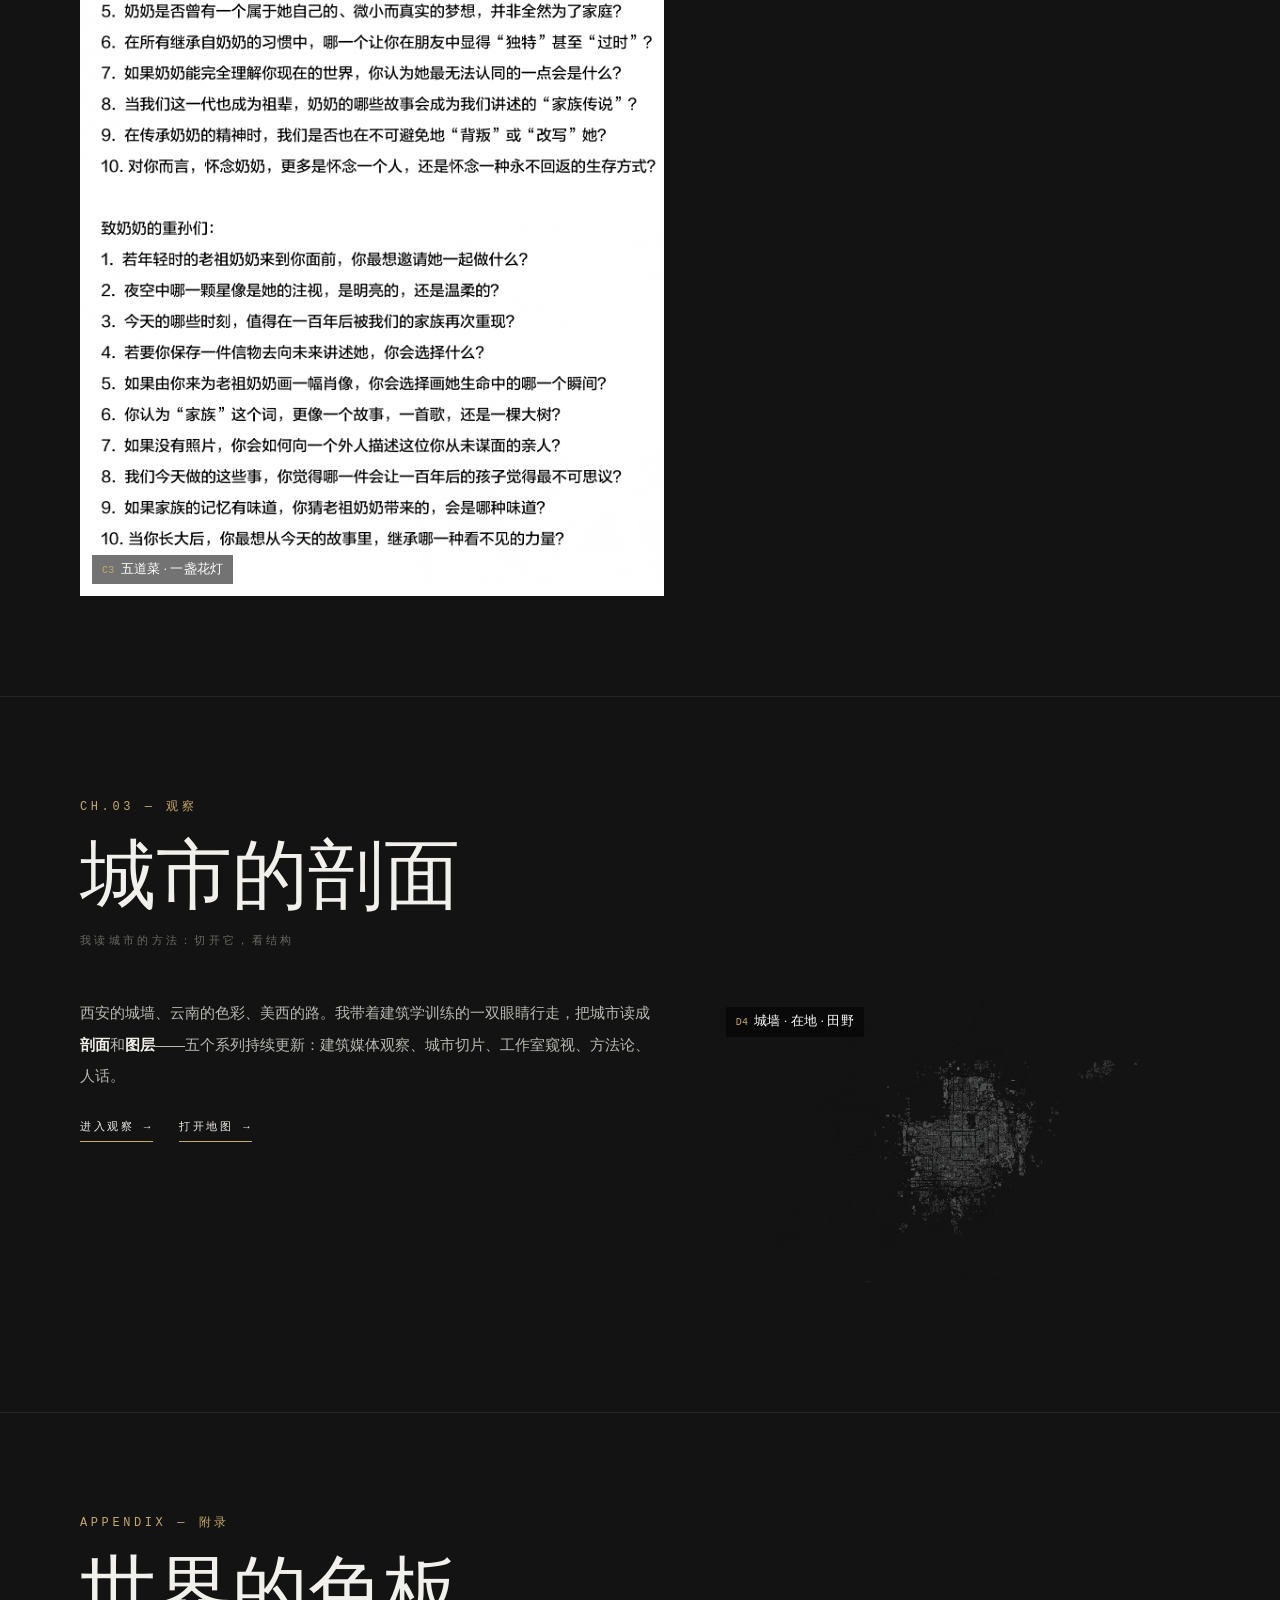
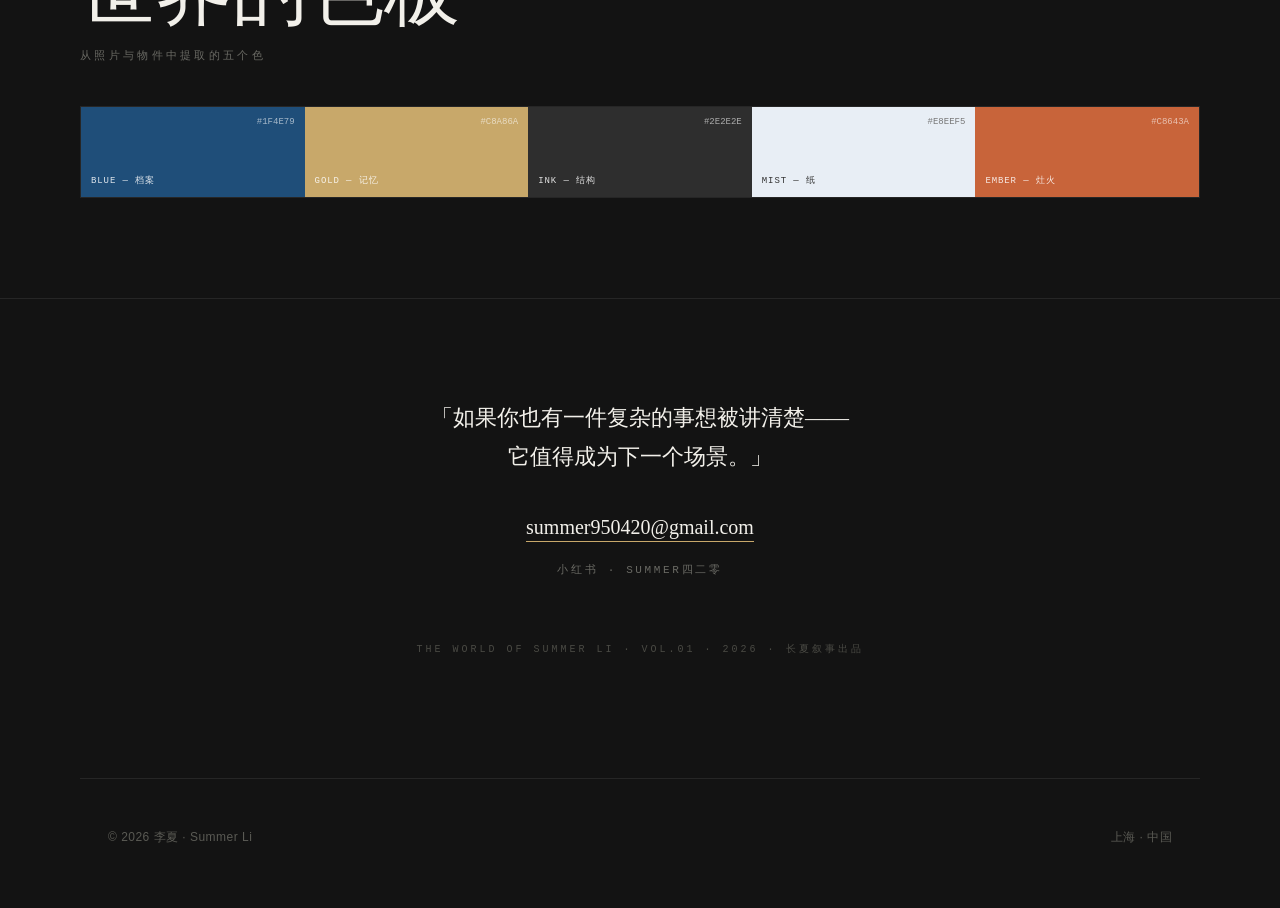
==== commit 8ea3d4ca: "mockup：概念设定集风格（炭黑金、衬线大标题、概念图+注释线、色板）" ====
--- a/index.html
+++ b/index.html
@@ -6,193 +6,146 @@
 <title>李夏的世界 · The World of Summer Li</title>
 <link rel="stylesheet" href="css/style.css">
 </head>
-<body class="sheet-page">
-<div class="rec"><span class="dot"></span>REC</div>
+<body class="concept">
 
-<header class="site-head" style="background:#faf9f4;border-bottom:1px solid #e0dcd0;">
+<header class="site-head">
   <div class="inner">
-    <a class="brand" href="index.html">李夏<span class="cn">Summer Li</span></a>
+    <a class="brand" href="index.html">李夏<span class="cn" style="color:#7a7a74;">Summer Li</span></a>
     <nav class="nav">
       <a href="works.html"><span class="zh">作品</span><span class="en">Work</span></a>
       <a href="writing.html"><span class="zh">观察</span><span class="en">Writing</span></a>
       <a href="roles.html"><span class="zh">角色</span><span class="en">Roles</span></a>
       <a href="places.html"><span class="zh">地点</span><span class="en">Places</span></a>
       <a href="mailto:summer950420@gmail.com"><span class="zh">联系</span><span class="en">Contact</span></a>
-      <button class="lang-toggle" type="button">EN</button>
+      <button class="lang-toggle" type="button" style="border-color:#3a3a3a;color:#f2f0ea;">EN</button>
     </nav>
   </div>
 </header>
 
-<!-- 剧本封面 -->
-<section class="script-cover">
-  <p class="c-prod"><span class="zh">长夏叙事 出品</span><span class="en">A SUMMER NARRATIVE PRODUCTION</span></p>
-  <h1 class="c-title"><span class="zh">李夏的<br>世界</span><span class="en">THE WORLD<br>OF SUMMER LI</span></h1>
-  <p class="c-sub"><span class="zh">一部关于叙事的纪录片 · 脚本</span><span class="en">A DOCUMENTARY SCRIPT</span></p>
-  <p class="c-rule">
-    <span class="zh">记录者 · 李夏</span><span class="en">Written &amp; Directed by Summer Li</span><br>
-    <span class="zh">改编自真实事件</span><span class="en">Based on true events</span>
+<!-- 封面 -->
+<section class="concept-cover">
+  <p class="cc-kicker"><span class="zh">概念设定集 · 第一卷</span><span class="en">THE SETTING BOOK · VOL.01</span></p>
+  <h1 class="cc-title">
+    <span class="zh">李夏的<em>世界</em></span><br>
+    <span class="en" style="font-size:0.5em;">THE WORLD OF SUMMER LI</span>
+  </h1>
+  <p class="cc-sub"><span class="zh">把复杂价值，变成公众叙事</span><span class="en">TURNING COMPLEX VALUE INTO PUBLIC NARRATIVE</span></p>
+  <p class="cc-rule">
+    <span class="zh">这是一本设定集，不是作品集。作品集讲"我做了什么"，设定集讲"这个世界为什么存在、谁在它里面、它是怎么来的"。沿墙往下走。</span>
+    <span class="en">This is a setting book, not a portfolio. A portfolio says what I did; a setting book says why this world exists, who lives in it, and how it came to be. Walk along the wall.</span>
   </p>
-  <p class="c-scroll"><span class="zh">翻开剧本 ↓</span><span class="en">OPEN SCRIPT ↓</span></p>
-  <p class="tc" style="margin-top:14px;">00:00:00:00 — <span class="zh">第一卷</span><span class="en">REEL 01</span></p>
+  <p class="cc-tc">00:00:00:00 — REEL 01</p>
+  <p class="cc-frame">FRAME 01 / 96</p>
 </section>
 
-<!-- 场记板 -->
-<div class="clapboard">
-  <svg viewBox="0 0 420 240" xmlns="http://www.w3.org/2000/svg">
-    <!-- 上板 -->
-    <g transform="rotate(-4 210 60)">
-      <rect x="40" y="24" width="340" height="52" fill="#141414"/>
-      <path d="M40 76 L380 76" stroke="#fff" stroke-width="2" opacity="0.5"/>
-      <text x="210" y="58" text-anchor="middle" font-family="Courier New, monospace" font-size="15" font-weight="bold" fill="#fff" letter-spacing="2">SUMMER NARRATIVE PRODUCTIONS</text>
-    </g>
-    <!-- 下板 -->
-    <g transform="rotate(4 210 150)">
-      <rect x="40" y="100" width="340" height="120" fill="#fff" stroke="#141414" stroke-width="3"/>
-      <rect x="40" y="100" width="340" height="120" fill="url(#stripe)" opacity="0.9"/>
-      <rect x="40" y="100" width="340" height="120" fill="none" stroke="#141414" stroke-width="3"/>
-      <text x="80" y="140" font-family="Courier New, monospace" font-size="13" font-weight="bold" fill="#141414">SCENE&nbsp;&nbsp;01</text>
-      <text x="80" y="165" font-family="Courier New, monospace" font-size="13" font-weight="bold" fill="#141414">TAKE&nbsp;&nbsp;&nbsp;01</text>
-      <text x="80" y="190" font-family="Courier New, monospace" font-size="13" font-weight="bold" fill="#141414">ROLL&nbsp;&nbsp;&nbsp;01</text>
-      <text x="210" y="190" text-anchor="middle" font-family="Courier New, monospace" font-size="13" font-weight="bold" fill="#141414">DIR. SUMMER LI</text>
-      <defs>
-        <pattern id="stripe" patternUnits="userSpaceOnUse" width="48" height="48" patternTransform="rotate(45)">
-          <rect width="24" height="48" fill="#fff"/>
-          <rect x="24" width="24" height="48" fill="#141414"/>
-        </pattern>
-      </defs>
-    </g>
-  </svg>
-</div>
-
-<!-- 开场页 -->
-<section class="script">
-  <p class="pg">THE WORLD OF SUMMER LI — <span class="zh">开场页</span><span class="en">PAGE 01</span></p>
-  <p class="fade">FADE IN:</p>
-
-  <p class="tc" style="text-align:right;margin-bottom:14px;">00:00:15:02</p>
-  <p class="shot-no">SHOT 01 — <span class="zh">全景 · 拉开</span><span class="en">WIDE · PUSH IN</span></p>
-  <p class="slug">INT. <span class="zh">李夏的世界</span><span class="en">THE WORLD OF SUMMER LI</span> - DAY</p>
-  <p class="action">
-    <span class="zh">一个建筑学背景的叙事者，坐在桌前。<br>她面前摊着十年间的东西：工作室的视频、奶奶的菜谱、城市的地图、两本书。<br>她抬头。<b>「把复杂价值，变成公众叙事。」</b>——这是她做过的事，也是接下来你将看到的。</span>
-    <span class="en">An architecture-trained storyteller sits at her desk. Before her: ten years of material — studio videos, grandmother's recipes, city maps, two books. She looks up. "Turning complex value into public narrative" — what she has done, and what you are about to see.</span>
-  </p>
-
-  <p class="slug">CHAPTER ONE</p>
-  <div class="scene-link" onclick="location.href='works.html'">
-    <p class="shot-no" style="margin-top:14px;">SHOT 02 — 00:04:12:00</p>
-    <p class="slug" style="margin-top:6px;">INT. <span class="zh">矶崎新工作室</span><span class="en">ISQZAKI'S STUDIO</span> - DAY</p>
-    <p class="action">
-      <span class="zh">摄像机架起。<b>讲故事的人</b>——她走进十间工作室，记录空间如何说话。</span>
-      <span class="en">Camera up. The storyteller — she enters ten studios, recording how space speaks.</span>
-    </p>
-  </div>
-
-  <p class="slug">CHAPTER TWO</p>
-  <div class="scene-link" onclick="location.href='shi-nian-yi-wei.html'">
-    <p class="shot-no" style="margin-top:14px;">SHOT 03 — 00:12:40:00</p>
-    <p class="slug" style="margin-top:6px;">INT. <span class="zh">老宅厨房</span><span class="en">THE OLD HOUSE KITCHEN</span> - NIGHT</p>
-    <p class="action">
-      <span class="zh">灶火升起来。<b>我的故事</b>——奶奶走后的第十年，一场关于味道的展览。</span>
-      <span class="en">The stove is lit. My stories — ten years after grandma left, an exhibition about taste.</span>
-    </p>
-  </div>
-
-  <p class="slug">CHAPTER THREE</p>
-  <div class="scene-link" onclick="location.href='writing.html'">
-    <p class="shot-no" style="margin-top:14px;">SHOT 04 — 00:21:03:00</p>
-    <p class="slug" style="margin-top:6px;">EXT. <span class="zh">西安城墙</span><span class="en">XI'AN CITY WALL</span> - DAY</p>
-    <p class="action">
-      <span class="zh">她沿着墙走。<b>城市的剖面</b>——五个系列，把城市读成剖面与图层。</span>
-      <span class="en">She walks the wall. City sections — five series, reading cities as sections and layers.</span>
-    </p>
+<!-- 概念图 + 注释 -->
+<section class="concept-plate">
+  <p class="cp-lab"><span class="zh">概念图 01 · 场景</span><span class="en">CONCEPT 01 · SCENE</span></p>
+  <div class="concept-fig">
+    <img src="images/studio_heatherwick.jpg" alt="Heatherwick Studio">
+    <span class="note" style="top:12px;left:16px;"><span class="n">A1</span><span class="zh">空间如何说话</span><span class="en">how space speaks</span></span>
+    <span class="ln" style="top:40px;left:150px;width:70px;"></span>
+    <span class="note" style="bottom:14px;right:16px;"><span class="n">B2</span><span class="zh">记录者 · 李夏</span><span class="en">recorded by Summer Li</span></span>
   </div>
 </section>
 
-<!-- 字幕条 -->
-<section class="subtitle-bar">
-  <p class="st-text"><span class="zh">「叙事不是修饰，叙事是结构。」</span><span class="en">"Narrative is not decoration — narrative is structure."</span></p>
-  <p class="st-tc">00:30:00:00 — <span class="zh">世界观</span><span class="en">WORLDVIEW</span></p>
+<!-- 世界观 -->
+<section class="concept-quote">
+  <p class="cq">
+    <span class="zh">「叙事不是修饰，叙事是<em>结构</em>。<br>我的工作是翻译——把一座城市的剖面、<br>一个人的一生，翻成可以被看见的图层。」</span>
+    <span class="en">"Narrative is not decoration — narrative is structure. My work is translation — a city's section, or a life, into layers that can be seen."</span>
+  </p>
+  <p class="cq-src">CH.01 — <span class="zh">世界观</span><span class="en">WORLDVIEW</span></p>
 </section>
 
-<!-- 人物表 -->
-<section class="chapter-card">
-  <p class="cc-no">CAST — <span class="zh">人物表</span><span class="en">CHARACTERS</span></p>
-  <p class="cc-t" style="font-size:clamp(28px,4vw,48px);line-height:1.9;">
-    <span class="zh">领衔主演</span><span class="en">STARRING</span> · <span class="zh">冬莲奶奶</span><span class="en">GRANDMA DONGLIAN</span><br>
-    <span class="zh">特别出演</span><span class="en">FEATURING</span> · 矶崎新·胡倩 / HEATHERWICK / <span class="zh">刘克成</span><span class="en">LIU JIAKUN</span> / <span class="zh">李响</span><span class="en">LI XIANG</span><br>
-    <span class="zh">记录者</span><span class="en">DIRECTED BY</span> · <span class="zh">李夏</span><span class="en">SUMMER LI</span>
-  </p>
-  <p style="margin-top:44px;"><a href="roles.html" style="color:#fff;border:1px solid rgba(255,255,255,0.4);border-radius:999px;padding:10px 24px;font-size:11px;letter-spacing:0.2em;text-decoration:none;text-transform:uppercase;"><span class="zh">翻开人物档案 →</span><span class="en">ROLE ARCHIVE →</span></a></p>
-</section>
-
-<!-- 场景页 -->
-<section class="script">
-  <p class="pg">THE WORLD OF SUMMER LI — <span class="zh">场景页</span><span class="en">PAGE 02</span></p>
-  <p class="slug">SCENE LIST — <span class="zh">场景清单</span><span class="en">LOCATIONS</span></p>
-
-  <div class="scene-link" onclick="location.href='places.html'">
-    <p class="shot-no">SHOT 05 — 00:42:18:00</p>
-    <p class="slug" style="margin-top:6px;">EXT. <span class="zh">世界地图</span><span class="en">WORLD MAP</span> - DAY</p>
-    <p class="action">
-      <span class="zh">从西安到新奥尔良，从美西大环线到云南景迈山。<br><b>（点击地图，走进每段足迹）</b></span>
-      <span class="en">From Xi'an to New Orleans, from the West loop to Yunnan. (Click the map — step into each footprint.)</span>
-    </p>
+<!-- 第一章 · 讲故事的人 -->
+<section class="set-chapter">
+  <div class="sc-in">
+    <p class="sc-no">CH.01 — <span class="zh">角色与场景</span><span class="en">CHARACTERS &amp; SCENES</span></p>
+    <h2 class="sc-title"><span class="zh">讲故事的人</span><span class="en">The Storytellers</span></h2>
+    <p class="sc-en"><span class="zh">我走进别人的工作室，记录空间如何说话</span><span class="en">TEN STUDIOS, RECORDED</span></p>
+    <div class="sc-body">
+      <div>
+        <p><span class="zh">建筑事务所是城市里最安静的地方之一。那里的墙、桌子、模型和纸，都在说话。2026 年起，我扛着相机走进一间间工作室——<b>矶崎新、Heatherwick、郭廖辉、goa</b>——把空间如何说话记录下来。</span><span class="en">Architecture studios are among the quietest places in the city — yet their walls, tables, models and paper all speak. Since 2026 I have carried a camera into one studio after another, recording how space speaks.</span></p>
+        <a class="sc-go" href="works.html"><span class="zh">进入作品 →</span><span class="en">ENTER →</span></a>
+        <a class="sc-go" href="roles.html" style="margin-left:22px;"><span class="zh">角色档案 →</span><span class="en">ROLES →</span></a>
+      </div>
+      <div class="concept-fig" style="margin:0;">
+        <img src="images/studio_arata.jpg" alt="矶崎新工作室">
+        <span class="note" style="top:10px;left:12px;"><span class="n">A2</span>矶崎新 · <span class="zh">第 01 期</span><span class="en">No.01</span></span>
+      </div>
+    </div>
   </div>
 </section>
 
-<!-- 道具表 -->
-<section class="sheet-table">
-  <p class="st-lab"><span class="zh">道具表</span><span class="en">PROP LIST</span></p>
-  <h2><span class="zh">有记忆的物件。</span><span class="en">Objects with memory.</span></h2>
-  <div class="st-row"><span class="k">PROP.01</span><span class="v"><span class="zh">五道菜</span><span class="en">Five Dishes</span></span><span class="d"><span class="zh">奶奶常做的味道，被搬进展览</span><span class="en">her cooking, in the exhibition</span></span></div>
-  <div class="st-row"><span class="k">PROP.02</span><span class="v"><span class="zh">一本菜单</span><span class="en">A Menu</span></span><span class="d"><span class="zh">从版式到纸张</span><span class="en">layout to paper</span></span></div>
-  <div class="st-row"><span class="k">PROP.03</span><span class="v"><span class="zh">摄影册</span><span class="en">Photobook</span></span><span class="d">《<span class="zh">这些鬼东西</span><span class="en">These Weird Things</span>》</span></div>
-  <div class="st-row"><span class="k">PROP.04</span><span class="v"><span class="zh">十段胶片</span><span class="en">Ten Reels</span></span><span class="d"><span class="zh">大师工作室 · 一部拍不完的影片</span><span class="en">Studio Visits, never ending</span></span></div>
+<!-- 第二章 · 我的故事 -->
+<section class="set-chapter" style="border-top:none;">
+  <div class="sc-in">
+    <p class="sc-no">CH.02 — <span class="zh">事件</span><span class="en">EVENTS</span></p>
+    <h2 class="sc-title"><span class="zh">我的故事</span><span class="en">My Stories</span></h2>
+    <p class="sc-en"><span class="zh">记忆如何成为公共叙事</span><span class="en">MEMORY AS NARRATIVE</span></p>
+    <div class="sc-body">
+      <div class="concept-fig" style="margin:0;">
+        <img src="images/memorial.jpg" alt="十年一味 · 展览">
+        <span class="note" style="bottom:12px;left:12px;"><span class="n">C3</span><span class="zh">五道菜 · 一盏花灯</span><span class="en">five dishes · one lantern</span></span>
+      </div>
+      <div>
+        <p><span class="zh">奶奶走后的第十年，我在老宅办了一场展览——<b>五道菜、一桌采访、一盏花灯</b>。把私人记忆翻译成全家人都能走进的公共叙事。美西大环线是另一件事：一条 66 号公路，一个夏天，把路变成共同的记忆。</span><span class="en">Ten years after my grandmother passed away, I held an exhibition in the old house — five dishes, a round of interviews, one paper lantern: private memory translated into a story the whole family could walk into. The West loop was another kind of story: one summer, one road, shared memory.</span></p>
+        <a class="sc-go" href="shi-nian-yi-wei.html"><span class="zh">读《十年一味》全文 →</span><span class="en">READ →</span></a>
+        <a class="sc-go" href="places.html" style="margin-left:22px;"><span class="zh">看足迹 →</span><span class="en">FOOTPRINTS →</span></a>
+      </div>
+    </div>
+  </div>
 </section>
 
-<!-- 拍摄日程 -->
-<section class="sheet-table">
-  <p class="st-lab"><span class="zh">拍摄日程</span><span class="en">SHOOTING SCHEDULE</span></p>
-  <h2><span class="zh">世界的年表。</span><span class="en">The world's chronicle.</span></h2>
-  <div class="st-row"><span class="k">2017</span><span class="v"><span class="zh">西安 · 建筑学毕业</span><span class="en">Xi'an · B.Arch</span></span><span class="d">DAY 01</span></div>
-  <div class="st-row"><span class="k">2019</span><span class="v"><span class="zh">新奥尔良 · 杜兰硕士</span><span class="en">New Orleans · Tulane</span></span><span class="d">DAY 02</span></div>
-  <div class="st-row"><span class="k">2021</span><span class="v"><span class="zh">上海 · 大正建筑 · 媒体</span><span class="en">Shanghai · Dazheng</span></span><span class="d">DAY 03</span></div>
-  <div class="st-row"><span class="k">2023</span><span class="v">goa <span class="zh">大象设计 · 从零到万人</span><span class="en">goa · brand &amp; media</span></span><span class="d">DAY 04</span></div>
-  <div class="st-row"><span class="k">2025</span><span class="v"><span class="zh">独立 · 十年一味 · 展览</span><span class="en">Independent · exhibition</span></span><span class="d">DAY 05</span></div>
-  <div class="st-row"><span class="k">2026</span><span class="v"><span class="zh">大师工作室 · VOL.01 · 本片</span><span class="en">Studio Visits · this film</span></span><span class="d">DAY 06</span></div>
+<!-- 第三章 · 城市的剖面 -->
+<section class="set-chapter" style="border-top:1px solid #262626;">
+  <div class="sc-in">
+    <p class="sc-no">CH.03 — <span class="zh">观察</span><span class="en">OBSERVATION</span></p>
+    <h2 class="sc-title"><span class="zh">城市的剖面</span><span class="en">City Sections</span></h2>
+    <p class="sc-en"><span class="zh">我读城市的方法：切开它，看结构</span><span class="en">CUT IT OPEN, SEE STRUCTURE</span></p>
+    <div class="sc-body">
+      <div>
+        <p><span class="zh">西安的城墙、云南的色彩、美西的路。我带着建筑学训练的一双眼睛行走，把城市读成<b>剖面</b>和<b>图层</b>——五个系列持续更新：建筑媒体观察、城市切片、工作室窥视、方法论、人话。</span><span class="en">The wall of Xi'an, the colours of Yunnan, the roads of the West — I walk with eyes trained in architecture, reading cities as sections and layers. Five series, ongoing.</span></p>
+        <a class="sc-go" href="writing.html"><span class="zh">进入观察 →</span><span class="en">ENTER →</span></a>
+        <a class="sc-go" href="places.html" style="margin-left:22px;"><span class="zh">打开地图 →</span><span class="en">MAP →</span></a>
+      </div>
+      <div class="concept-fig" style="margin:0;">
+        <img src="images/xian.png" alt="西安研究">
+        <span class="note" style="top:10px;left:12px;"><span class="n">D4</span><span class="zh">城墙 · 在地 · 田野</span><span class="en">wall · local · field</span></span>
+      </div>
+    </div>
+  </div>
+</section>
+
+<!-- 色板 -->
+<section class="set-chapter">
+  <div class="sc-in">
+    <p class="sc-no">APPENDIX — <span class="zh">附录</span><span class="en">APPENDIX</span></p>
+    <h2 class="sc-title"><span class="zh">世界的色板</span><span class="en">The World's Palette</span></h2>
+    <p class="sc-en"><span class="zh">从照片与物件中提取的五个色</span><span class="en">FIVE COLOURS FROM PHOTOS &amp; OBJECTS</span></p>
+    <div class="palette">
+      <div class="sw" style="background:#1f4e79;"><span class="l">BLUE — <span class="zh">档案</span><span class="en">ARCHIVE</span></span><span class="h">#1F4E79</span></div>
+      <div class="sw" style="background:#c8a86a;"><span class="l">GOLD — <span class="zh">记忆</span><span class="en">MEMORY</span></span><span class="h">#C8A86A</span></div>
+      <div class="sw" style="background:#2e2e2e;"><span class="l">INK — <span class="zh">结构</span><span class="en">STRUCTURE</span></span><span class="h">#2E2E2E</span></div>
+      <div class="sw" style="background:#e8eef5;"><span class="l" style="color:#333;">MIST — <span class="zh">纸</span><span class="en">PAPER</span></span><span class="h" style="color:#777;">#E8EEF5</span></div>
+      <div class="sw" style="background:#c8643a;"><span class="l">EMBER — <span class="zh">灶火</span><span class="en">STOVE</span></span><span class="h">#C8643A</span></div>
+    </div>
+  </div>
 </section>
 
 <!-- 片尾 -->
-<section class="fade-out" id="now">
-  <p class="fade">FADE OUT.</p>
-  <p class="action" style="margin-top:36px;">
-    <span class="zh">如果你也有一件复杂的事，想被讲清楚——它值得成为下一个场景。</span>
-    <span class="en">If you have something complex that deserves a story — it could be the next scene.</span>
+<section class="concept-end">
+  <p style="font-family:Georgia,'Songti SC',serif;font-size:22px;margin-bottom:34px;">
+    <span class="zh">「如果你也有一件复杂的事想被讲清楚——<br>它值得成为下一个场景。」</span>
+    <span class="en">"If you have something complex that deserves a story — it could be the next scene."</span>
   </p>
-  <a class="mail" href="mailto:summer950420@gmail.com">summer950420@gmail.com</a>
-  <p class="xhs"><span class="zh">小红书 · SUMMER四二零</span><span class="en">Xiaohongshu · SUMMER四二零</span></p>
-  <div class="reel"><span class="disc"></span><span class="disc"></span></div>
-  <p class="tc" style="margin-top:44px;">00:52:00:00</p>
-  <p class="action" style="margin-top:24px;font-size:12px;color:#999;">
-    THE WORLD OF SUMMER LI · VOL.01 · 2026 · <span class="zh">长夏叙事出品</span><span class="en">A SUMMER NARRATIVE PRODUCTION</span>
-  </p>
+  <a class="ce-mail" href="mailto:summer950420@gmail.com">summer950420@gmail.com</a>
+  <p class="ce-xhs"><span class="zh">小红书 · SUMMER四二零</span><span class="en">XIAOHONGSHU · SUMMER四二零</span></p>
+  <p style="margin-top:60px;font-family:'Courier New',Courier,monospace;font-size:10px;letter-spacing:0.3em;color:#4a4a44;">THE WORLD OF SUMMER LI · VOL.01 · 2026 · <span class="zh">长夏叙事出品</span><span class="en">A SUMMER NARRATIVE PRODUCTION</span></p>
 </section>
 
-<!-- 胶片条 -->
-<div class="film-strip">
-  <span class="sp"></span><span class="fr"><img src="images/studio_arata.jpg" alt=""></span><span class="sp"></span>
-  <span class="fr"><img src="images/memorial.jpg" alt=""></span><span class="sp"></span>
-  <span class="fr"><img src="images/studio_heatherwick.jpg" alt=""></span><span class="sp"></span>
-  <span class="fr"><img src="images/route_west.jpg" alt=""></span><span class="sp"></span>
-  <span class="fr"><img src="images/studio_aim.jpg" alt=""></span><span class="sp"></span>
-  <span class="fr"><img src="images/yunnan.png" alt=""></span><span class="sp"></span>
-  <span class="fr"><img src="images/place_beijing.webp" alt=""></span><span class="sp"></span>
-  <span class="fr"><img src="images/studio_goa.jpg" alt=""></span><span class="sp"></span>
-  <span class="fr"><img src="images/memorial_menu.jpg" alt=""></span><span class="sp"></span>
-  <span class="fr"><img src="images/place_xizhai.jpg" alt=""></span><span class="sp"></span>
-</div>
-
-<footer class="site-foot">
+<footer class="site-foot" style="border-top:1px solid #262626;color:#5a5a54;">
   <div>© 2026 <span class="zh">李夏 · Summer Li</span><span class="en">Li Xia · Summer Li</span></div>
   <div><span class="zh">上海 · 中国</span><span class="en">Shanghai, China</span></div>
 </footer>
--- a/css/style.css
+++ b/css/style.css
@@ -803,3 +803,62 @@
 .reel .disc { width: 74px; height: 74px; border-radius: 50%; border: 3px solid #ddd8cc; position: relative; }
 .reel .disc::before { content: ""; position: absolute; inset: 14px; border-radius: 50%; border: 2px dashed #ddd8cc; }
 .reel .disc::after { content: ""; position: absolute; inset: 27px; border-radius: 50%; background: #ddd8cc; }
+
+/* ============ 概念设定集 mockup ============ */
+:root .concept-theme, .concept-theme { --serif-h: Georgia, "Songti SC", "STSong", serif; }
+
+.concept { background: #131313; color: #f2f0ea; }
+.concept .site-head { background: #131313; border-bottom: 1px solid #262626; }
+.concept .site-head a, .concept .site-head .nav a { color: #f2f0ea; }
+.concept .lang-toggle { border-color: #3a3a3a; color: #f2f0ea; }
+
+/* 封面 */
+.concept-cover { min-height: 100vh; display: flex; flex-direction: column; justify-content: center; padding: 110px 28px; position: relative; }
+.concept-cover .cc-kicker { font-family: "Courier New", Courier, monospace; font-size: 11px; letter-spacing: 0.4em; color: #7a7a74; text-transform: uppercase; }
+.concept-cover .cc-title { font-family: Georgia, "Songti SC", "STSong", serif; font-size: clamp(56px, 10vw, 132px); line-height: 1.02; letter-spacing: -0.01em; font-weight: 400; margin-top: 46px; }
+.concept-cover .cc-title em { font-style: italic; color: #c8a86a; }
+.concept-cover .cc-sub { font-family: "Courier New", Courier, monospace; font-size: 12px; letter-spacing: 0.3em; color: #8a8a82; margin-top: 26px; text-transform: uppercase; }
+.concept-cover .cc-rule { margin-top: 60px; max-width: 30em; font-size: 15px; line-height: 2.1; color: #b8b8b0; }
+.concept-cover .cc-tc { position: absolute; bottom: 40px; left: 28px; font-family: "Courier New", Courier, monospace; font-size: 11px; letter-spacing: 0.2em; color: #5a5a54; }
+.concept-cover .cc-frame { position: absolute; bottom: 40px; right: 28px; font-family: "Courier New", Courier, monospace; font-size: 11px; letter-spacing: 0.2em; color: #5a5a54; }
+
+/* 概念图 + 注释线 */
+.concept-plate { max-width: var(--maxw); margin: 0 auto; padding: 90px 28px; }
+.concept-plate .cp-lab { font-family: "Courier New", Courier, monospace; font-size: 11px; letter-spacing: 0.34em; color: #7a7a74; text-transform: uppercase; margin-bottom: 30px; }
+.concept-fig { position: relative; margin: 30px 0; }
+.concept-fig img { width: 100%; display: block; filter: saturate(0.86) contrast(1.06); }
+.concept-fig .note { position: absolute; font-family: Georgia, "Songti SC", serif; font-size: 12.5px; color: #fff; background: rgba(0,0,0,0.55); padding: 4px 10px; letter-spacing: 0.02em; }
+.concept-fig .note .n { font-family: "Courier New", Courier, monospace; font-size: 10px; color: #c8a86a; margin-right: 6px; }
+.concept-fig .ln { position: absolute; height: 1px; background: rgba(255,255,255,0.7); }
+.concept-fig .ln::after { content: ""; position: absolute; right: 0; top: -3px; border-top: 1px solid rgba(255,255,255,0.7); border-right: 1px solid rgba(255,255,255,0.7); width: 5px; height: 5px; }
+
+/* 章节卡（设定集式） */
+.set-chapter { padding: 100px 28px; border-top: 1px solid #262626; }
+.set-chapter .sc-in { max-width: var(--maxw); margin: 0 auto; }
+.set-chapter .sc-no { font-family: "Courier New", Courier, monospace; font-size: 12px; letter-spacing: 0.3em; color: #c8a86a; }
+.set-chapter .sc-title { font-family: Georgia, "Songti SC", "STSong", serif; font-size: clamp(40px, 6.4vw, 76px); margin-top: 14px; line-height: 1.15; font-weight: 400; }
+.set-chapter .sc-en { font-family: "Courier New", Courier, monospace; font-size: 11px; letter-spacing: 0.3em; color: #6a6a64; text-transform: uppercase; margin-top: 12px; }
+.set-chapter .sc-body { display: grid; grid-template-columns: 1.2fr 1fr; gap: 50px; margin-top: 46px; align-items: start; }
+@media (max-width: 900px) { .set-chapter .sc-body { grid-template-columns: 1fr; } }
+.set-chapter .sc-body p { font-size: 15px; line-height: 2.1; color: #b8b8b0; }
+.set-chapter .sc-body p b { color: #f2f0ea; }
+.set-chapter .sc-body p em { font-style: italic; color: #c8a86a; }
+.set-chapter .sc-go { display: inline-block; margin-top: 26px; font-family: "Courier New", Courier, monospace; font-size: 11px; letter-spacing: 0.24em; color: #f2f0ea; text-transform: uppercase; text-decoration: none; border-bottom: 1px solid #c8a86a; padding-bottom: 4px; }
+.set-chapter .sc-go:hover { color: #c8a86a; }
+
+/* 色板 */
+.palette { display: flex; gap: 0; margin-top: 40px; border: 1px solid #262626; }
+.palette .sw { flex: 1; height: 90px; position: relative; }
+.palette .sw .l { position: absolute; bottom: 8px; left: 10px; font-family: "Courier New", Courier, monospace; font-size: 9px; color: rgba(255,255,255,0.85); letter-spacing: 0.1em; }
+.palette .sw .h { position: absolute; top: 8px; right: 10px; font-family: "Courier New", Courier, monospace; font-size: 9px; color: rgba(255,255,255,0.6); }
+
+/* 金句（设定集引言） */
+.concept-quote { max-width: 900px; margin: 0 auto; padding: 120px 28px; text-align: center; }
+.concept-quote .cq { font-family: Georgia, "Songti SC", "STSong", serif; font-size: clamp(26px, 4vw, 46px); line-height: 1.6; font-weight: 400; }
+.concept-quote .cq em { font-style: italic; color: #c8a86a; }
+.concept-quote .cq-src { margin-top: 26px; font-family: "Courier New", Courier, monospace; font-size: 11px; letter-spacing: 0.3em; color: #6a6a64; text-transform: uppercase; }
+
+/* 片尾 */
+.concept-end { padding: 100px 28px 120px; border-top: 1px solid #262626; text-align: center; }
+.concept-end .ce-mail { font-family: Georgia, "Songti SC", serif; font-size: 20px; color: #f2f0ea; text-decoration: none; border-bottom: 1px solid #c8a86a; padding-bottom: 3px; }
+.concept-end .ce-xhs { margin-top: 16px; font-family: "Courier New", Courier, monospace; font-size: 11px; letter-spacing: 0.24em; color: #6a6a64; }
